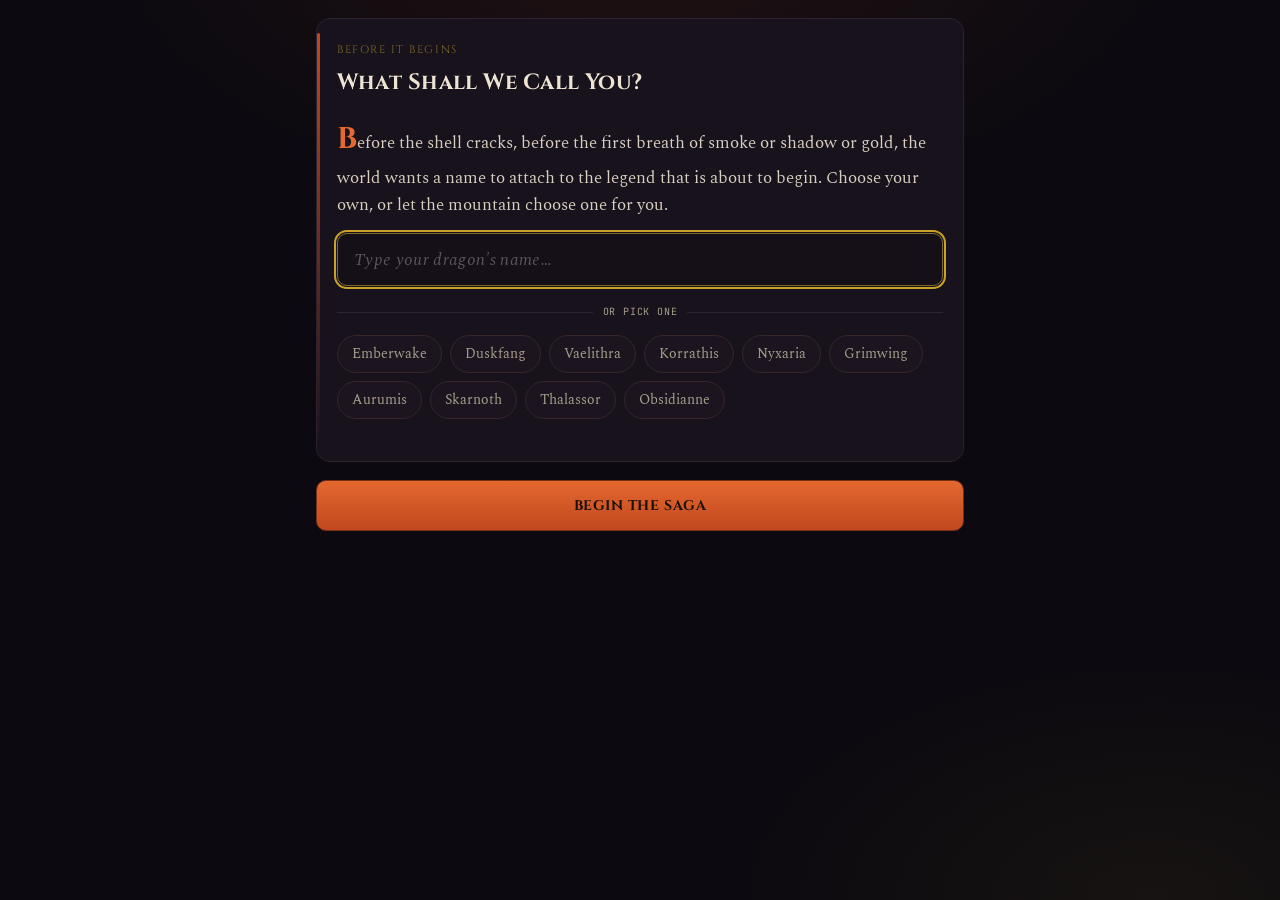
==== index.html @ d46deaf3 "Add files via upload" ====
<!DOCTYPE html>
<html lang="en">
<head>
<meta charset="UTF-8">
<meta name="viewport" content="width=device-width, initial-scale=1.0, maximum-scale=1.0, user-scalable=no, viewport-fit=cover">
<title>Choice of the Dragon: The Hoard Eternal</title>

<!-- PWA essentials -->
<link rel="manifest" href="manifest.json">
<meta name="theme-color" content="#0c0a10">
<meta name="apple-mobile-web-app-capable" content="yes">
<meta name="apple-mobile-web-app-status-bar-style" content="black-translucent">
<meta name="apple-mobile-web-app-title" content="Dragon Saga">
<meta name="mobile-web-app-capable" content="yes">
<link rel="apple-touch-icon" href="apple-touch-icon.png">
<link rel="icon" type="image/png" sizes="512x512" href="icon-512.png">

<style>
  @import url('https://fonts.googleapis.com/css2?family=Cinzel:wght@500;700;900&family=Spectral:ital,wght@0,400;0,500;0,600;1,400&family=JetBrains+Mono:wght@400;600&display=swap');

  :root{
    --void: #0c0a10;
    --panel: #17121c;
    --panel-hi: #211a29;
    --ember: #c1481f;
    --ember-bright: #e4682f;
    --gold: #c9a227;
    --gold-dim: #7d6a26;
    --parchment: #ece3d3;
    --parchment-dim: #a89e8c;
    --vein: #3a2418;
    --danger: #8f2323;
  }

  *{box-sizing:border-box; -webkit-tap-highlight-color: transparent;}

  html,body{
    margin:0; padding:0; min-height:100%;
    background:
      radial-gradient(ellipse 900px 500px at 50% -10%, rgba(193,72,31,0.12), transparent 60%),
      radial-gradient(ellipse 700px 400px at 90% 100%, rgba(201,162,39,0.06), transparent 60%),
      var(--void);
    color: var(--parchment);
    font-family: 'Spectral', serif;
    line-height:1.65;
  }

  #app{
    max-width: 680px;
    margin: 0 auto;
    padding: 18px 16px 60px;
    min-height:100vh;
  }

  /* Header / Stat bar */
  .hud{
    background: linear-gradient(180deg, var(--panel-hi), var(--panel));
    border: 1px solid #2c2230;
    border-radius: 14px;
    padding: 14px 16px;
    margin-bottom: 22px;
    position: relative;
    overflow:hidden;
  }
  .hud::before{
    content:"";
    position:absolute; inset:0;
    background: repeating-linear-gradient(115deg, transparent 0 18px, rgba(193,72,31,0.035) 18px 19px);
    pointer-events:none;
  }
  .hud-title{
    font-family:'Cinzel', serif;
    font-weight:700;
    letter-spacing:0.06em;
    font-size: 12px;
    color: var(--gold);
    text-transform: uppercase;
    margin-bottom:10px;
    display:flex;
    justify-content:space-between;
    align-items:center;
  }
  .act-tag{
    font-family:'JetBrains Mono', monospace;
    font-size:10px;
    color: var(--parchment-dim);
    letter-spacing:0.04em;
  }
  .stat-grid{
    display:grid;
    grid-template-columns: 1fr 1fr;
    gap: 10px 16px;
    margin-bottom:10px;
  }
  .stat-row{ font-size:12px; }
  .stat-label{
    display:flex; justify-content:space-between;
    font-family:'JetBrains Mono', monospace;
    font-size: 10px;
    color: var(--parchment-dim);
    margin-bottom:4px;
    letter-spacing:0.02em;
  }
  .stat-track{
    height:6px; border-radius:4px;
    background:#241a1f;
    overflow:hidden;
    position:relative;
    border: 1px solid #2c2230;
  }
  .stat-fill{
    height:100%;
    border-radius:4px;
    transition: width 0.5s ease;
  }
  .fill-axis1{ background: linear-gradient(90deg, var(--ember), var(--gold)); }
  .fill-axis2{ background: linear-gradient(90deg, #7d6a26, #8b6fd1); }
  .fill-axis3{ background: linear-gradient(90deg, #5b5560, #4fa5c9); }
  .fill-health{ background: linear-gradient(90deg, #8f2323, #d14a1f); }

  .vitals{
    display:flex; gap: 14px; margin-top: 10px;
    font-family:'JetBrains Mono', monospace;
    font-size: 11px;
    color: var(--parchment-dim);
    flex-wrap:wrap;
  }
  .vitals b{ color: var(--gold); font-weight:600; }

  /* Story panel */
  .scene{
    background: var(--panel);
    border: 1px solid #2c2230;
    border-radius: 14px;
    padding: 22px 20px;
    margin-bottom: 18px;
    position:relative;
  }
  .scene::before{
    content:"";
    position:absolute; left:0; top:14px; bottom:14px; width:3px;
    background: linear-gradient(180deg, var(--ember), transparent);
    border-radius:2px;
  }
  .node-eyebrow{
    font-family:'Cinzel', serif;
    font-size:11px;
    letter-spacing:0.14em;
    text-transform:uppercase;
    color: var(--gold-dim);
    margin-bottom: 6px;
  }
  .node-title{
    font-family:'Cinzel', serif;
    font-weight:700;
    font-size: 22px;
    color: var(--parchment);
    margin: 0 0 14px 0;
    letter-spacing:0.01em;
  }
  .scene-text p{
    margin: 0 0 14px 0;
    font-size: 16.5px;
    color: #d9cfc0;
  }
  .scene-text p:first-letter{
    font-family:'Cinzel', serif;
    font-size: 30px;
    color: var(--ember-bright);
    font-weight:700;
  }
  .flash{
    font-family:'JetBrains Mono', monospace;
    font-size: 11px;
    background: #1e1520;
    border: 1px dashed #3a2a30;
    border-radius: 8px;
    padding: 8px 10px;
    color: var(--gold);
    margin: 4px 0 16px 0;
  }

  /* Choices */
  .choices{ display:flex; flex-direction:column; gap:10px; }
  .choice-btn{
    text-align:left;
    background: linear-gradient(180deg, #1c1520, #150f18);
    border: 1px solid #35272a;
    border-radius: 10px;
    padding: 14px 16px;
    color: var(--parchment);
    font-family:'Spectral', serif;
    font-size: 15px;
    cursor:pointer;
    transition: border-color 0.15s, transform 0.1s, background 0.15s;
    position:relative;
  }
  .choice-btn .choice-label{
    display:block;
    font-weight:600;
    margin-bottom:3px;
  }
  .choice-btn .choice-flavor{
    display:block;
    font-size:12.5px;
    color: var(--parchment-dim);
    font-style:italic;
  }
  .choice-btn:hover, .choice-btn:focus-visible{
    border-color: var(--ember);
    background: linear-gradient(180deg, #241923, #1a1219);
    transform: translateX(2px);
    outline: 2px solid transparent;
  }
  .choice-btn:focus-visible{ outline: 2px solid var(--gold); outline-offset:2px; }
  .choice-btn:active{ transform: translateX(2px) scale(0.99); }

  .footer-controls{
    display:flex; justify-content:center; margin-top: 28px;
  }
  .restart-btn{
    background:none;
    border: 1px solid #3a2a30;
    color: var(--parchment-dim);
    font-family:'JetBrains Mono', monospace;
    font-size: 11px;
    letter-spacing:0.05em;
    padding: 8px 16px;
    border-radius: 20px;
    cursor:pointer;
    text-transform:uppercase;
  }
  .restart-btn:hover{ color: var(--gold); border-color: var(--gold-dim); }

  .continue-btn{
    display:block;
    width:100%;
    text-align:center;
    background: linear-gradient(180deg, var(--ember-bright), var(--ember));
    border: 1px solid #7a2e13;
    border-radius: 10px;
    padding: 15px 16px;
    color: #1a0f08;
    font-family:'Cinzel', serif;
    font-weight:700;
    font-size: 14px;
    letter-spacing:0.04em;
    text-transform:uppercase;
    cursor:pointer;
    transition: filter 0.15s, transform 0.1s;
  }
  .continue-btn:hover{ filter: brightness(1.08); }
  .continue-btn:active{ transform: scale(0.99); }
  .continue-btn:focus-visible{ outline: 2px solid var(--gold); outline-offset:2px; }

  .outcome-tag{
    font-family:'JetBrains Mono', monospace;
    font-size: 10px;
    letter-spacing:0.08em;
    text-transform:uppercase;
    color: var(--parchment-dim);
    background:#1e1520;
    border:1px solid #3a2a30;
    display:inline-block;
    padding:3px 8px;
    border-radius: 5px;
    margin-bottom: 12px;
  }

  /* Naming screen */
  .name-input{
    width:100%;
    background: #150f18;
    border: 1px solid #3a2a30;
    border-radius: 10px;
    padding: 14px 16px;
    color: var(--parchment);
    font-family:'Cinzel', serif;
    font-size: 17px;
    letter-spacing:0.02em;
    margin-bottom: 14px;
  }
  .name-input::placeholder{ color: #5c5460; font-family:'Spectral', serif; font-style:italic; }
  .name-input:focus{ outline: 2px solid var(--gold); outline-offset:1px; border-color: var(--gold-dim); }

  .name-divider{
    display:flex; align-items:center; gap:10px;
    margin: 4px 0 14px;
    font-family:'JetBrains Mono', monospace;
    font-size: 10px;
    letter-spacing:0.08em;
    text-transform:uppercase;
    color: var(--parchment-dim);
  }
  .name-divider::before, .name-divider::after{
    content:""; flex:1; height:1px; background:#2c2230;
  }

  .name-presets{
    display:flex; flex-wrap:wrap; gap:8px;
    margin-bottom: 20px;
  }
  .name-chip{
    background: #1c1520;
    border: 1px solid #35272a;
    border-radius: 20px;
    padding: 8px 14px;
    color: var(--parchment-dim);
    font-family:'Spectral', serif;
    font-size: 13.5px;
    cursor:pointer;
    transition: border-color 0.15s, color 0.15s;
  }
  .name-chip:hover{ border-color: var(--gold-dim); color: var(--parchment); }
  .name-chip.selected{ border-color: var(--gold); color: var(--gold); background: #241c14; }

  .dragon-name-line{
    text-align:center;
    font-family:'Cinzel', serif;
    font-size: 14px;
    letter-spacing:0.1em;
    text-transform:uppercase;
    color: var(--parchment-dim);
    margin-bottom: 2px;
  }

  /* Impact chips — shown on the aftermath screen after a choice */
  .impact-strip{
    display:flex; flex-wrap:wrap; gap:8px;
    margin-bottom: 18px;
  }
  .impact-chip{
    display:inline-flex; align-items:center; gap:6px;
    padding: 6px 12px 6px 8px;
    border-radius: 20px;
    font-family:'JetBrains Mono', monospace;
    font-size: 12px;
    font-weight:600;
    letter-spacing:0.01em;
    border: 1px solid;
    background: #150f18;
  }
  .chip-icon{ font-size: 14px; line-height:1; }
  .chip-brutality{ color:#e4682f; border-color:#5a2c17; background:rgba(193,72,31,0.08); }
  .chip-finesse{   color:#d9bd52; border-color:#5c4c1c; background:rgba(201,162,39,0.08); }
  .chip-honor{     color:#c9b98f; border-color:#4a4536; background:rgba(201,185,143,0.08); }
  .chip-cunning{   color:#a893e0; border-color:#3f3660; background:rgba(139,111,209,0.10); }
  .chip-disdain{   color:#9a94a3; border-color:#3a3640; background:rgba(91,85,96,0.12); }
  .chip-curiosity{ color:#6fc3e8; border-color:#284a58; background:rgba(79,165,201,0.10); }
  .chip-health-up{   color:#e8899c; border-color:#5c2530; background:rgba(209,74,31,0.08); }
  .chip-health-down{ color:#e0596e; border-color:#5c1e26; background:rgba(143,35,35,0.14); }
  .chip-hoard{     color:#e6c65a; border-color:#5c4c1c; background:rgba(201,162,39,0.12); }
  .chip-infamy{    color:#d97f7f; border-color:#4a2424; background:rgba(143,35,35,0.10); }

  .ending-badge{
    font-family:'Cinzel', serif;
    font-weight:900;
    font-size: 26px;
    text-align:center;
    color: var(--gold);
    margin: 6px 0 18px;
    text-shadow: 0 0 24px rgba(201,162,39,0.35);
  }

  @media (max-width: 420px){
    .stat-grid{ grid-template-columns: 1fr; }
    .node-title{ font-size: 19px; }
    .scene-text p{ font-size:15.5px; }
  }

  ::selection{ background: var(--ember); color: var(--void); }
</style>
</head>
<body>
<div id="app"></div>

<script>
/* =========================================================
   CHOICE OF THE DRAGON — THE HOARD ETERNAL
   Full branching narrative engine, single file, no build step.
   ========================================================= */

// Computes a rough "how developed is this dragon" power score for the Vexar
// rematch, factoring in accumulated stat extremity, infamy, wealth, and a
// bonus if the chosen combat style matches the dragon's physical traits
// (chosen way back during character creation).
function vexarPower(state, style){
  let score = Math.abs(state.axis1) + Math.abs(state.axis2) + Math.abs(state.axis3)
    + Math.min(state.infamy, 60) * 0.5
    + Math.min(state.wealth, 150) * 0.1;

  const f = state.flags;
  if(style === 'brutality' && (f.tailType === 'club' || f.hornType === 'ram' || f.skinTexture === 'armored')) score += 22;
  if(style === 'cunning' && (f.tailType === 'venom' || f.hornType === 'none' || f.skinTexture === 'ridged')) score += 22;
  if(style === 'finesse' && (f.tailType === 'whip' || f.hornType === 'spike' || f.skinTexture === 'leathery')) score += 22;

  return score;
}

const STORY = {
  start: "1.1",
  nodes: {

    /* ============ CHAPTER ONE — THE YOUNG ============ */
    "1.1": {
      chapterShort:"Chapter One", chapter:"Chapter One — The Young", part:"Part I",
      title: "The Egg",
      text: [
        "Darkness. Warmth. A slow, ancient heartbeat that is not your own but the mountain's, thrums through the calcified shell that has been your entire world. For centuries beyond counting this egg has lain hidden in the deepest chamber of a forgotten cave system, cradled by veins of geothermal fire that snake through the rock like the vessels of some slumbering titan.",
        "You feel it before you understand it: a pressure building beneath your scales, an instinct older than thought itself, whispering break free. Bones litter the cavern floor beyond your shell — goat, bear, and the rusted husk of a knight's breastplate, half-swallowed by dust. This place has claimed lives before. It has been waiting for you to claim it as your own.",
        "With a final, thunderous crack, the shell splits. Cold cave air rushes against wet scales for the first time. You spill onto the stone floor in a tangle of wing, tail and talon, and roar your first sound into the world. Three glints of possibility shimmer in your newborn mind, as if your very soul is asking what you will become."
      ],
      choices: [
        { label:"Embrace the Fire", flavor:"Scales flush volcanic red. Raw power floods fresh muscle.",
          stats:{axis1:-22}, infamy:4, next:"1.1a",
          outcome:["The transformation completes in a rush of heat and certainty. Your scales harden fast, blackening at each claw-tip like cooling lava, and when you exhale for the first time a thin ribbon of true smoke curls from your nostrils — clumsy, involuntary, but unmistakably yours. The lava vein in the eastern wall seems to brighten in answer, as though the mountain itself recognizes its heir.",
          "You stagger upright on legs still unsure of their own strength, wings unfurling in a trembling stretch that knocks a small avalanche of pebbles loose from the ceiling. Whatever you become from here, the world will feel it before it sees it."] },
        { label:"Embrace the Shadow", flavor:"Scales darken to obsidian. Venom glistens along fang and claw.",
          stats:{axis2:22}, next:"1.1a",
          outcome:["The transformation settles over you like a held breath. Your scales darken to a deep, light-swallowing black, and a faint venomous sheen gathers along your fangs and claw-tips — not yet lethal, but promising to become so. You notice, with a clarity that feels older than your minutes-old body should allow, how little sound you make when you move.",
          "The cave keeps its secrets, and so, you sense, will you. Patience is already beginning to feel less like a virtue and more like a weapon you were born already holding."] },
        { label:"Embrace the Gold", flavor:"Scales shimmer with impossible arcane light.",
          stats:{axis1:22}, next:"1.1a",
          outcome:["Light gathers where no light should exist in a sealed cave, catching along your scales as they shift to a burnished, metallic gold. Something hums faintly beneath your skin — not fire, not venom, but potential, raw and unshaped, the way a held note hums before it becomes music. You flex a claw and feel, distantly, the edges of power you do not yet have words for.",
          "The bones littering the cavern floor no longer look like warnings to you. They look like a syllabus."] },
        { label:"Resist categorization entirely", flavor:"You let instinct remain fluid, and watch the cave instead of yourself.",
          stats:{axis3:22}, next:"1.1a",
          outcome:["You let the moment pass without choosing, and something in the cave itself seems to exhale in response — as if it, too, is relieved not to have you sorted so soon. Your scales settle into a muted, undecided grey, and rather than watching your own body for signs of what you are, you watch the cave: the drip of mineral water, the pulse of distant lava, the old bones arranged like a museum you were never meant to see.",
          "You will decide what you are through action, not instinct. For now, that is enough."] }
      ]
    },


    "1.1a": {
      chapterShort:"Chapter One", chapter:"Chapter One — The Young", part:"Part II",
      title:"A Color to Call Your Own",
      text:[
        "The elemental pull that shaped your instincts a moment ago is still settling into your scales, but the exact shade is still, strangely, yours to decide — the way a held breath before a sneeze is technically still under your control, right up until it isn't. You catch a warped, dim reflection of yourself in a pool of mineral water at the cave's edge, and for the first time, actually look."
      ],
      choices: [
        { label:"Deep crimson red", flavor:"Bold. Unmistakable. The color every old story already expects.",
          stats:{axis1:-4}, next:"1.1b", setFlags:{skinColor:'crimson'},
          outcome:["The red deepens as you watch, settling from something almost pink and embarrassing into a proper, war-banner crimson. It is, you decide, an extremely difficult color to be subtle in. You are apparently fine with that."] },
        { label:"Obsidian black", flavor:"Vanishes into shadow. Unsettling in daylight, worse at night.",
          stats:{axis2:4}, next:"1.1b", setFlags:{skinColor:'obsidian'},
          outcome:["Black, it turns out, is less a color and more an absence — your reflection in the pool seems to swallow the dim cave-light rather than catch it. You find you rather like being difficult to fully see, even to yourself."] },
        { label:"Storm-grey", flavor:"Blends with cloud and stone. Easy to underestimate.",
          stats:{axis3:4}, next:"1.1b", setFlags:{skinColor:'storm-grey'},
          outcome:["The grey settles in mottled, weather-worn patches, closer to a mountainside after rain than to any other dragon you've heard described. It is not a color anyone will write songs about. You suspect that may be precisely its advantage."] },
        { label:"Molten gold-and-bronze", flavor:"Catches the light like the treasure you intend to collect.",
          stats:{axis1:4}, next:"1.1b", setFlags:{skinColor:'gold-bronze'},
          outcome:["The gold catches even the faint cave-light and throws it back doubled, threaded through with veins of deeper bronze along your spine and wing-joints. Subtlety, you decide, watching yourself glow faintly in the dark water, was never really going to be an option anyway."] }
      ]
    },

    "1.1b": {
      chapterShort:"Chapter One", chapter:"Chapter One — The Young", part:"Part III",
      title:"Scales, Ridges, or Something Stranger",
      text:[
        "Color decided, you notice the texture of your own hide for the first time — and find, with some surprise, that this too is still in motion, hardening into its final form the way a scab sets. You flex a foreleg experimentally and feel the answer arrive."
      ],
      choices: [
        { label:"Overlapping armored scales", flavor:"Classic. Dense. Built to take a hit and keep moving.",
          stats:{axis1:-4}, next:"1.1c", setFlags:{skinTexture:'armored'},
          outcome:["Your scales lock into place like the plates of a hauberk forged by something with considerably more patience than any human smith — overlapping, dense, each one individually unremarkable and collectively close to a wall. You suspect you will be very difficult to seriously hurt."] },
        { label:"Ridged, bony plates", flavor:"Defensive. Intimidating. A living fortification.",
          stats:{axis2:-4}, next:"1.1c", setFlags:{skinTexture:'ridged'},
          outcome:["Rather than scales, jagged bone ridges push up along your spine and flanks, less like armor and more like a fortification that happens to also be alive. It is not a subtle silhouette. It is, on the other hand, an extremely good one to be standing behind during an actual fight."] },
        { label:"Smooth, leathery hide", flavor:"Sleek. Aerodynamic. Built for speed over durability.",
          stats:{axis1:4}, next:"1.1c", setFlags:{skinTexture:'leathery'},
          outcome:["Where scales might have hardened, your hide instead smooths into something closer to oiled leather, sleek enough that the cave's updrafts slide across you rather than catching. You will not be the toughest thing in any given room. You will, quite possibly, be the fastest."] },
        { label:"Strange, faintly bioluminescent hide", flavor:"Unusual. Otherworldly. Nobody's quite sure what to make of you.",
          stats:{axis3:4}, next:"1.1c", setFlags:{skinTexture:'strange'},
          outcome:["Faint threads of cold light pulse just beneath your hide, brightening very slightly whenever you're startled or intrigued, an entirely involuntary and mildly inconvenient tell. No elder dragon in living memory looked quite like this. You are, whatever else you become, going to be memorable."] }
      ]
    },

    "1.1c": {
      chapterShort:"Chapter One", chapter:"Chapter One — The Young", part:"Part IV",
      title:"Horns to Wear Like a Crown",
      text:[
        "Two small, tender points above your brow have been aching since the moment you hatched, and as you press a claw gingerly against one, you realize — with the particular clarity of a creature discovering a new part of its own body — that they are still growing, and still, apparently, negotiable."
      ],
      choices: [
        { label:"Curved, ram-like horns", flavor:"Built for headbutting things that deeply deserve it.",
          stats:{axis1:-4}, next:"1.1d", setFlags:{hornType:'ram'},
          outcome:["They curl backward in a heavy, deliberate arc, the kind of horns that exist less to look impressive and more to make a specific, blunt point to anyone foolish enough to get within range of your skull."] },
        { label:"Twin straight spikes", flavor:"Precise. Purpose-built for a single, exact strike.",
          stats:{axis1:4}, next:"1.1d", setFlags:{hornType:'spike'},
          outcome:["They grow straight and needle-sharp, angled slightly forward — not horns built for wrestling, but for one precise, committed strike, the kind you only really get to use once per opponent."] },
        { label:"A branching, antler-like crown", flavor:"Ornate. Impossible to ignore. Faintly ridiculous, faintly regal.",
          stats:{axis3:4}, next:"1.1d", setFlags:{hornType:'crown'},
          outcome:["They branch and fork as they grow, more crown than weapon, catching light and throwing strange shadows across the cave wall. You look, you have to admit, less like a predator and more like a king who simply hasn't found his throne yet."] },
        { label:"No horns at all — a smooth, streamlined skull", flavor:"Nothing to catch. Nothing to grab. Nothing to see coming.",
          stats:{axis2:4}, next:"1.1d", setFlags:{hornType:'none'},
          outcome:["Nothing grows. Your skull stays smooth, unadorned, faintly serpentine — nothing for an enemy's claws to catch, nothing announcing your intentions before you've decided what they are. You find you don't miss what you never had."] }
      ]
    },

    "1.1d": {
      chapterShort:"Chapter One", chapter:"Chapter One — The Young", part:"Part V",
      title:"A Tail That Speaks For Itself",
      text:[
        "Last of all, you become aware of the long, restless weight trailing behind you — still unfamiliar, still knocking the occasional stalagmite loose whenever you turn too quickly. It wants, you sense, to become something specific too."
      ],
      choices: [
        { label:"A heavy, mace-like tail", flavor:"Blunt force, delivered from a distance you don't have to think about.",
          stats:{axis1:-4}, next:"1.1e", setFlags:{tailType:'club'},
          outcome:["The tip thickens and hardens into something between a club and a boulder, heavy enough that a single careless swing sends a chunk of cave wall skittering across the floor. Noted, and filed away for later."] },
        { label:"A whip-thin, impossibly fast tail", flavor:"Speed over weight. A strike you don't see coming until it's landed.",
          stats:{axis1:4}, next:"1.1e", setFlags:{tailType:'whip'},
          outcome:["It thins and lengthens instead, whip-fast, cracking the air with a sound sharper than anything the rest of your still-clumsy body can currently manage. You suspect it will be lethal, once you actually learn to aim it."] },
        { label:"A barbed tail tipped with venom", flavor:"A single graze that does considerably more than a graze should.",
          stats:{axis2:4}, next:"1.1e", setFlags:{tailType:'venom'},
          outcome:["A hooked barb forms at the very tip, and beneath it, a faint sac you can already feel humming with something that is definitely not blood. You do not test it on yourself. You have a strong feeling you won't need to test it on much else, either."] },
        { label:"A broad, fin-like tail built for water and air alike", flavor:"Adaptable. Built for a life that won't stay on one mountain.",
          stats:{axis3:4}, next:"1.1e", setFlags:{tailType:'fin'},
          outcome:["It broadens instead, webbed and fin-edged, equally at home cutting through a headwind or a fast river current. You have no particular plans to spend much time in water. You have a feeling that won't matter."] }
      ]
    },

    "1.1e": {
      chapterShort:"Chapter One", chapter:"Chapter One — The Young", part:"Part VI",
      title:"Blood From the Same Shell",
      text:[
        "You are still admiring the shape you've become when a second shadow falls across the cave mouth — and your stomach drops before your mind catches up to why. The scent is unmistakable, familiar in a way nothing else in your short life has been: the same clutch, the same mother, the same doomed cave. Your egg was not the only one.",
        "He is bigger. Not by a little — by the unmistakable margin of a creature who hatched days before you and has already spent those days eating, testing, growing, while you were still deciding on horns. He looks you over once, with the particular contempt only a sibling can manufacture on short notice, and says, without any real anger, 'So. You're the one still finding your legs.'",
        "His name, you will learn before this is over, is Vexar. This will not be the only time you meet."
      ],
      choices: [
        { label:"Fight him head-on, pride before sense", flavor:"You are young, proud, and catastrophically overmatched.",
          stats:{axis1:-4}, health:-15, next:"1.2", setFlags:{metVexar:true, vexarFirstApproach:'fight'},
          outcome:["You do not think. You simply launch yourself at him, and it goes exactly as poorly as a creature with several days less growth than its opponent should probably expect. He does not even seem to be trying particularly hard, pinning you beneath one claw with the mild, faintly bored expression of an older sibling who has done this exact thing before, to someone else, and found it equally unremarkable.",
          "'Not yet,' he says, releasing you before real damage is done, though the bruises will disagree with that assessment for days. 'Grow first. Then we'll see.' He is gone before you finish coughing the dust out of your lungs."] },
        { label:"Try to outmaneuver him", flavor:"Clever, at least. It still isn't enough.",
          stats:{axis1:2, axis2:2}, health:-12, next:"1.2", setFlags:{metVexar:true, vexarFirstApproach:'outmaneuver'},
          outcome:["You circle, feint, try to use the cave's tight geometry the way you used it against a mountain goat that, in retrospect, was considerably less prepared for the tactic than your brother currently is. He reads every move a half-second before you make it, catching you mid-feint with an ease that stings considerably more than the graze he leaves along your flank.",
          "'Not bad,' he admits, sounding almost surprised. 'Won't save you today. Might, eventually.' He leaves you with that, and with the distinct, uncomfortable sense of having just been evaluated rather than defeated."] },
        { label:"Back down, and survive to grow stronger", flavor:"Swallow the pride. Live to have this fight later, on your terms.",
          stats:{axis3:4}, health:-4, next:"1.2", setFlags:{metVexar:true, vexarFirstApproach:'retreat'},
          outcome:["You do the arithmetic before your pride can object: he is bigger, faster, and considerably more finished than you currently are, and no version of this fight ends with you walking away undamaged. You yield instead, low and unhurried, and he watches you do it with something that might almost be respect, or might just be mild disappointment at being denied an easy win.",
          "'Smart,' he says, already turning to leave. 'Boring. But smart.' You watch him go, and promise yourself, privately, that boring is not going to be a permanent condition."] }
      ]
    },

    "1.2": {
      chapterShort:"Chapter One", chapter:"Chapter One — The Young", part:"Part VII",
      title:"The First Hunt",
      text:[
        "Hunger arrives before wisdom does. Beyond the cave mouth, a jagged crescent of grey daylight, the mountainside stirs: hooved footsteps on loose scree, the bleat of a herd grazing an exposed outcrop. Your stomach, empty since the instant of your birth, clenches sharper than anything you have felt.",
        "A dozen mountain goats pick at scrub grass below. One, old and limping, has drifted from the herd's protective knot. Every fibre of your unformed body screams with a single, simple truth: this is the moment you decide what kind of predator you will be, long before anyone is watching to judge you for it."
      ],
      choices: [
        { label:"Tear it apart without hesitation", flavor:"Charge down the slope, claw and fang, no plan but violence.",
          stats:{axis1:-14}, infamy:6, next:"1.3",
          outcome:["You do not plan the kill so much as become it. The old goat barely has time to lift its head before you are on it, claws first, momentum doing the work your inexperience cannot yet refine. It is over in seconds — brutal, unglamorous, and utterly effective. Hot blood is the first true meal of your life, and it tastes, to your surprise, like victory.",
          "The rest of the herd scatters in a panic that echoes down the valley. Somewhere below, a shepherd boy watching from a distant ridge will spend the rest of his life telling people what he saw that morning, and no one will quite believe him. His grandchildren, decades later, will still be rolling their eyes at 'the dragon story' at every single family gathering, right up until the week your name becomes considerably harder to dismiss."] },
        { label:"Stalk and ambush from downwind", flavor:"Use the rocks for cover, strike once, strike clean.",
          stats:{axis1:14}, next:"1.3",
          outcome:["You circle wide through the scree, keeping low, letting the wind carry your scent away from the herd rather than toward it. When you finally strike, it is a single, economical motion — no wasted movement, no panic, no chase. The old goat is dead before the rest of the herd even registers you were there.",
          "It is, you understand instinctively, a better kill than the alternative would have been: quieter, cleaner, and infinitely more repeatable. Whatever you become, precision will always serve you better than rage."] },
        { label:"Test your fire breath on it", flavor:"Your control is untested — this could go wonderfully or terribly.",
          stats:{axis1:-10}, health:-5, infamy:8, next:"1.3",
          outcome:["You aim your first real breath at the goat and get... something. A cough of grey smoke, a wet crackling heat, and then — briefly, gloriously — a jet of orange flame that catches the goat's flank and sends the whole herd shrieking off the outcrop. Your triumph lasts exactly as long as it takes you to notice your own foreleg is singed where the fire looped back closer than you intended.",
          "The lesson stings, literally. But you have flame now, however unrefined, and that changes everything about what kind of predator you are about to become."] },
        { label:"Watch the herd's patterns first", flavor:"Delay the kill. Learn how prey moves before you decide how you hunt.",
          stats:{axis3:14}, next:"1.3",
          outcome:["You hold back, folding yourself into the shadow of an outcrop, and simply watch. You learn the herd's rhythm within the hour: which goat leads, which trails, where the blind spots in their vigilance lie. When you finally do move, hours later, it is with the calm certainty of something that has already won the encounter before it began.",
          "The kill itself is almost anticlimactic. The real hunt happened in your mind, long before your claws ever touched ground."] }
      ]
    },

    "1.3": {
      chapterShort:"Chapter One", chapter:"Chapter One — The Young", part:"Part VIII",
      title:"The Goblin Warren",
      text:[
        "A half-day's flight from your den, following a ravine you had never bothered to explore, you find smoke rising from somewhere it has no business rising: cookfires, dozens of them, threaded between rough stone huts built into the cliff face. A goblin warren — some hundred and fifty of the small, wiry creatures, by your rough count — has been living in your mountain's shadow this entire time, apparently unnoticed by, or unimportant to, the elder dragon whose territory this used to be.",
        "Your first pass over the ravine sends them into screaming chaos, cookfires kicked out, children snatched indoors. But by your second pass, something stranger happens. A handful of the braver ones creep back into the open, and rather than run, they kneel — foreheads pressed to the dirt, hands raised, in a posture you recognize, with some surprise, as worship. Somewhere in this warren, it becomes clear, dragons are already a religion. You have simply arrived to audition for the part of god."
      ],
      choices: [
        { label:"Accept their worship, and rule as a living god", flavor:"Let devotion become your first true system of tribute.",
          stats:{axis2:16}, infamy:6, wealth:10, next:"1.4a", setFlags:{goblinAllies:'worship'},
          outcome:["You do not correct their theology. You land in the center of the ravine, fold your wings with what you hope reads as divine patience, and let the goblin elders shuffle forward with the first of what will become a very long series of offerings — gold scraped from streambeds, meat from their own dwindling stores, small crude idols carved in your unmistakable likeness. Within a season, a genuine priesthood has organized itself around your infrequent visits.",
          "It is, you reflect, watching a goblin child solemnly leave a chicken bone at your feet like an offering to the sun itself, an absurdly efficient form of taxation. Faith, unlike fear, tends to collect itself."] },
        { label:"Terrorize them into servitude", flavor:"Fear is a simpler contract than faith, and pays in labor.",
          stats:{axis1:-16}, infamy:14, next:"1.4a", setFlags:{goblinAllies:'fear'},
          outcome:["You do not accept worship. You demand it — landing hard enough to crack the ravine's central well, torching two empty huts as a demonstration rather than a punishment, making very sure every goblin watching understands exactly what happens to warrens that displease you. By nightfall their chieftain is at your claws, offering labor rather than prayer: miners, scouts, whatever a creature your size might find use for.",
          "It is not devotion. It is the oldest bargain there is — obedience purchased with the promise of a slightly less terrible alternative — and it will serve your purposes exactly as well as worship would have, for considerably less patience on your part."] },
        { label:"Leave them in peace, and simply observe", flavor:"Not everything needs to be conquered to be understood.",
          stats:{axis3:16}, infamy:-2, next:"1.4a", setFlags:{goblinAllies:'trust'},
          outcome:["You do not land at all, not that first day. You circle once, high enough not to panic them further, and simply watch — their strange, efficient little economy, the way the elders organize the children, the songs they sing to keep the cookfires fed through the mountain's long winters. When you do finally land, weeks later, it is without demands, and the warren's chieftain, more baffled than grateful, offers you something no threat or worship ever could: an honest welcome.",
          "You do not rule them. You do not need to. Something rarer than tribute grows in that ravine instead — the particular, durable trust of creatures who have decided, against every instinct, that you are not going to hurt them."] }
      ]
    },

    "1.4a": {
      chapterShort:"Chapter One", chapter:"Chapter One — The Young", part:"Part IX",
      title:"Words Before Blood",
      text:[
        "Infernus is still talking, in the unhurried way of something that has never once in two centuries had to consider the possibility of being interrupted. There is, you sense, a brief window here — not to change his mind, exactly, but to decide what kind of impression you leave before whatever happens next actually happens."
      ],
      choices: [
        { label:"\"This mountain has a new landlord. Rent is due.\"", flavor:"Cocky. Reckless. Extremely on brand for a three-season-old dragon.",
          stats:{axis1:-6}, next:"1.4",
          outcome:["Infernus stares at you the way a man might stare at a talking sandwich — a long beat of pure bewilderment, followed almost immediately by genuine irritation that the sandwich had the nerve. 'Rent,' he repeats, flatly, smoke curling from both nostrils now. 'From an egg.'",
          "You are fairly sure this went worse for you rhetorically than you intended. It is, at least, memorable."] },
        { label:"\"There's room enough for two dragons on one mountain, surely.\"", flavor:"Reasonable. Diplomatic. Probably doomed.",
          stats:{axis2:-6}, next:"1.4",
          outcome:["'There is not, in fact, room enough,' Infernus says, with the weary patience of someone who has genuinely checked. 'I measured. Twice. Both times the answer involved considerably less of you existing afterward.'",
          "It was worth asking. Diplomacy, you are learning, has a somewhat higher failure rate with elder wyrms than you'd hoped."] },
        { label:"\"You're right, of course. Forgive my trespass, mighty one.\"", flavor:"Fake humility. See how far flattery gets you.",
          stats:{axis2:8}, next:"1.4",
          outcome:["Infernus's chest puffs out with an almost audible creak of satisfaction. 'Well,' he says, visibly recalibrating his entire assessment of you. 'At least one hatchling this century has manners.' You note, with some interest, that flattery apparently works on two-hundred-year-old apex predators exactly the same way it works on toddlers and minor nobility.",
          "This will be useful information going forward."] }
      ]
    },

    "1.4": {
      chapterShort:"Chapter One", chapter:"Chapter One — The Young", part:"Part IX",
      title:"The Rival",
      text:[
        "You are three seasons old and already the mountain knows your name in the language of broken bones and burned scrub, when the sky darkens with a shadow far larger than your own. Infernus descends onto the ridge above your claimed den: an elder wyrm the colour of dried blood, scarred wingtips, eyes like furnace doors. He has smelled a rival, and he has come to end the question of territory before it can properly begin.",
        "'This mountain fed my hatchlings before your egg was ever laid,' he rumbles, smoke curling from a jaw that could take your skull in a single bite. 'Leave, or burn.'",
        "You are not yet a third of his size. But you are not yet without options, either."
      ],
      choices: [
        { label:"Attack him directly, no fear", flavor:"Meet overwhelming force with your own. Reckless, unforgettable.",
          stats:{axis1:-16}, health:-18, infamy:10, next:"2.1",
          outcome:["You do not wait for a better moment because you do not yet know how to recognize one. You launch yourself at Infernus with everything your young body has, and for several long, brutal minutes the ridge becomes a blur of claw, fire and falling stone. He is bigger, older, and far more experienced — and it shows, in the gouges he opens along your flank before you finally manage to sink your teeth into the join of his wing.",
          "It is enough. Bleeding and furious, Infernus breaks off the fight rather than risk a wound that could ground him permanently, and flies east, cursing your name into the wind. You are alone on the mountain, wounded, exhausted, and undeniably, for the first time, its master."] },
        { label:"Lure him into a rockslide trap", flavor:"Use the terrain you already know better than he does.",
          stats:{axis2:16}, next:"2.1",
          outcome:["You lead Infernus on a chase across terrain you know intimately and he does not — up narrow ledges, through a defile you have already marked as unstable. When he finally corners you against what looks like a dead end, you are already gone, and the roof he was standing beneath comes down in a roar of dust and boulders.",
          "He claws free eventually, humiliated and bruised rather than seriously hurt, and decides — loudly, and at length — that this particular mountain is not worth the trouble it is clearly going to keep causing him. He does not return."] },
        { label:"Swear false fealty, and wait", flavor:"Bow your head. Serve him. Learn his weaknesses from within his shadow.",
          stats:{axis2:20}, infamy:-3, next:"2.1",
          outcome:["You bow low, throat exposed in the oldest gesture of submission dragons know, and Infernus accepts your surrender with the lazy satisfaction of a creature who has never once considered that a hatchling might be lying. For a full season you serve him — scouting, fetching, absorbing every habit and blind spot he has never bothered to hide from something he considers beneath notice.",
          "When the moment finally comes — a night he sleeps too deeply after too rich a feast — you do not hesitate. It is not the fight you would have chosen as a hatchling. It is the only fight you were always going to win."] }
      ]
    },

    /* ============ CHAPTER TWO — THE EMPIRE ============ */
    "2.1": {
      chapterShort:"Chapter Two", chapter:"Chapter Two — The Empire", part:"Part I",
      title:"The Perfect Lair",
      text:[
        "Infernus is gone now, by claw or by cunning or by the slow poison of your patience — the mountain no longer questions whose it is. You are grown enough now to think beyond the next meal, toward the shape your reign will take. A dragon is only as powerful as the ground it commands, and three places call to you across these highlands.",
        "There is an abandoned dwarven mine, its vaults still half-stocked with smelted gold, its tunnels defensible by a single narrow gate. There is a bare, wind-scoured peak, visible for a hundred miles, a throne no army could approach unseen. And there is a black limestone labyrinth beneath the earth, a maze even you have not fully mapped, where enemies could wander lost until they starved."
      ],
      choices: [
        { label:"Claim the dwarven mine and its gold", flavor:"Wealth now. Others will hear of it eventually.",
          stats:{}, wealth:40, infamy:5, next:"2.2",
          outcome:["You claim the old dwarven halls as your own, and within days the gold reserves the miners left behind — abandoned in some panic or plague centuries past, by the state of the skeletons still curled around their tools — become the foundation of a hoard that will only ever grow from here. The single narrow gate makes the place absurdly defensible; anything foolish enough to come for your gold will have to come through a corridor built for exactly one dwarf at a time.",
          "It is, you decide, watching gold light flicker off the tunnel walls, an excellent place to become powerful in."] },
        { label:"Claim the unassailable mountain peak", flavor:"A fortress of pure intimidation, seen by every kingdom below.",
          stats:{axis1:10}, infamy:8, next:"2.2",
          outcome:["You claim the bare, wind-scoured summit, and the moment you land atop it you understand why no other creature has bothered to try. There is no cover here, no need for any — the entire point is to be seen, a silhouette against the sky that every farmer, lord and general within a hundred miles will learn to recognize and fear.",
          "Comfort was never the goal. Intimidation, delivered for free simply by existing where you now exist, was."] },
        { label:"Claim the underground labyrinth", flavor:"A lair that rewards patience and punishes pursuit.",
          stats:{axis2:12}, next:"2.2",
          outcome:["You descend into the black limestone maze beneath the mountain and spend the better part of a month simply learning its geometry — which tunnels loop back on themselves, which end in sheer drops, which lead nowhere at all by design or by collapse. By the time you emerge, you know this labyrinth better than any invader ever could, and that asymmetry of knowledge is, you are beginning to understand, its own kind of weapon.",
          "Whatever comes looking for you here will get lost long before it gets close."] }
      ]
    },

    "2.2": {
      chapterShort:"Chapter Two", chapter:"Chapter Two — The Empire", part:"Part II",
      title:"The Trade Road Villages",
      text:[
        "Before you set your sights on anything as large as a walled city, the merchant road beneath your new lair offers something gentler: three unwalled farming hamlets strung along it like beads — Millbrook, Thistlewick, and Ashford Ford — none of them large enough to warrant a garrison, all of them exactly large enough to notice a dragon's shadow crossing their fields.",
        "This is, you understand instinctively, where a legend actually begins — not in some decisive, singular battle, but in the accumulated weight of small decisions like this one, repeated across a dozen forgettable villages whose names will nonetheless end up in every account of how you became what you became."
      ],
      choices: [
        { label:"Raid all three without mercy", flavor:"A systematic sweep. Take everything, leave a warning.",
          stats:{axis1:-14}, infamy:18, wealth:20, next:"2.3",
          outcome:["You take them in sequence, methodically, granary by granary — Millbrook first, its harvest barely in; then Thistlewick, whose miller tries and fails to bar his own doors against you; then Ashford Ford, whose bridge you leave standing, mostly, because burning it would have taken time you didn't particularly want to spend. By the time you're done, three villages know exactly what you are, and by the time the story reaches the next town over, so does everyone else.",
          "It is neither elegant nor subtle. It is, however, extremely effective advertising."] },
        { label:"Impose a toll on the road itself", flavor:"Let merchants pay for safe passage instead of burning the villages.",
          stats:{axis2:14}, infamy:8, wealth:30, next:"2.3",
          outcome:["You do not touch the villages at all. Instead you take up a position on the ridge overlooking the road itself, and let every merchant caravan that passes beneath you understand, without needing to be told twice, that continued safe passage now has a price. Word travels along the trade routes faster than any raid could — dragons, it turns out, make excellent toll collectors, precisely because negotiating with one is not something most caravan masters are eager to attempt twice.",
          "The villages, spared entirely, never quite work out why. The merchants know exactly why, and pay promptly."] },
        { label:"Hunt the wild herds instead, and let the villages be", flavor:"Restraint, and a growing legend built on mystery rather than ash.",
          stats:{axis3:10, axis2:-6}, infamy:-2, next:"2.3",
          outcome:["You turn away from the villages entirely and hunt the hill country instead — wild elk, the occasional bear foolish enough to contest you for a carcass — leaving Millbrook, Thistlewick and Ashford Ford to harvest their fields under your shadow, untouched, for reasons none of them can quite explain to each other. A dragon that could have taken everything and chose not to becomes its own kind of unsettling rumor.",
          "You have not yet decided whether restraint is a strategy or simply what feels right. Either way, the villages will remember it, and remembering, it turns out, is its own kind of power."] }
      ]
    },

    "2.3": {
      chapterShort:"Chapter Two", chapter:"Chapter Two — The Empire", part:"Part III",
      title:"The Plunder of Oakhaven",
      text:[
        "Word of a dragon in the highlands has finally reached the lowlands, and with it, the temptation of the first true human settlement in your reach: Oakhaven, a walled market town of perhaps three thousand souls, its granaries full from a late harvest, its garrison small and poorly paid.",
        "You circle it once at dusk, low enough that farmers drop their tools and run screaming for the gate bell. The choice of what Oakhaven becomes to you — ash, tribute, or a quiet robbery its own lord never notices until the vaults are empty — will define what kind of legend begins to travel ahead of you on the trade roads."
      ],
      choices: [
        { label:"Burn it to the foundations", flavor:"Total destruction. The world will speak your name in fear.",
          stats:{axis1:-14}, infamy:28, wealth:10, next:"2.4a",
          outcome:["Oakhaven does not survive the night. You take the granaries first, then the market square, then, methodically, everything a torch can reach — not out of strategy but out of a desire to be unmistakable. By dawn the town is a smoking outline of its former self, and the survivors who fled into the hills will spend the rest of their lives being the ones who saw it happen.",
          "Word travels faster than you do. By the time you return to your lair, three separate kingdoms already know your name, and none of them are speaking it kindly."] },
        { label:"Demand tribute from the mayor", flavor:"Rule from above. Let them pay you to survive.",
          stats:{axis2:8}, infamy:14, wealth:25, next:"2.4a",
          outcome:["You land in the market square rather than above it, and let the sheer fact of your presence do the negotiating. The mayor, sensible in the particular way of a man who has just watched a dragon land in his town square, agrees to terms before you have finished explaining them. Oakhaven survives, poorer and considerably more frightened, but standing.",
          "It is, you find, a surprisingly efficient arrangement — and one you intend to repeat on every settlement within reach that has anything worth taking on a schedule."] },
        { label:"Rob the banks discreetly by night", flavor:"No one need ever know it was you — until the ledgers are checked.",
          stats:{axis2:18}, infamy:5, wealth:35, next:"2.4a",
          outcome:["You wait for full dark and slip into the town through the old flood culverts rather than over the walls, and by the time the first vault door creaks open under a claw far more precise than its size should allow, the entire garrison is asleep at their posts. You are gone before the bells even think to ring, gold sacks vanishing into the night sky along with you.",
          "It will be three full days before anyone in Oakhaven realizes exactly how much is missing — and considerably longer before anyone thinks to blame a dragon for a crime with no fire, no wreckage, and no witnesses."] }
      ]
    },

    "2.4a": {
      chapterShort:"Chapter Two", chapter:"Chapter Two — The Empire", part:"Part IV",
      title:"The Princess Speaks",
      text:[
        "Aurelia has not screamed, has not fainted, and has not, notably, dropped the jeweled letter-opener she is still gripping like it might actually do something against you. She simply glares, waiting, with the specific patience of someone who has clearly been raised to believe that silence is a weapon too."
      ],
      choices: [
        { label:"\"Scream. It's more efficient than talking, and I'm told very cathartic.\"", flavor:"Deadpan. Mildly unhinged.",
          stats:{axis2:6}, next:"2.4",
          outcome:["She does not scream. Instead she informs you, with the icy composure of someone raised specifically to insult people who could eat her, that your breath 'smells like a blacksmith's forge had a baby with a dead fish.' You are, despite everything, a little impressed.",
          "It is not the reaction you expected. It is, you suspect, the reaction she has been saving for exactly this occasion."] },
        { label:"\"I promise no harm, Princess. For now.\"", flavor:"Honest, with an honest caveat attached.",
          stats:{axis2:-6}, next:"2.4",
          outcome:["'\"For now\" is doing a great deal of work in that sentence,' Aurelia observes, not lowering the letter-opener an inch. But something in her posture eases fractionally — not trust, not yet, but the recognition of a threat that at least bothered to be honest about its terms.",
          "You did not expect honesty to count for much here. It appears to count for slightly more than nothing."] },
        { label:"\"Drop the letter-opener. It's adorable, but it isn't going to work.\"", flavor:"Amused. Possibly a mistake.",
          stats:{axis1:-6}, next:"2.4",
          outcome:["She does not drop it. She throws it, with surprising accuracy, directly at your eye — missing by perhaps two inches, which is considerably closer than 'adorable' generally implies. 'Noted,' she says, already reaching for the second letter-opener you did not know she had.",
          "You are beginning to suspect this particular hostage situation is not going to go entirely according to plan."] }
      ]
    },

    "2.4": {
      chapterShort:"Chapter Two", chapter:"Chapter Two — The Empire", part:"Part IV",
      title:"The Royal Hostage",
      text:[
        "Your growing infamy has bought you the attention of a kingdom, and a kingdom's attention arrives in the form of an armed convoy: banners, mounted knights, and at its centre, in a gilded carriage, Crown Princess Aurelia, on her way to a wedding alliance that will now never take place.",
        "You take the carriage apart like a nutshell and the princess with it, carrying her — furious, unbowed, still gripping a jeweled letter-opener like a dagger — back to your lair, while the surviving knights gallop for the capital to report the unthinkable. She sits now across from you in your own den, and stares at you not with the terror you expected, but with cold, assessing curiosity."
      ],
      choices: [
        { label:"Lock her away and demand ransom", flavor:"A pure, profitable transaction. She is worth her weight in gold.",
          stats:{axis2:10}, infamy:12, wealth:30, next:"3.1", setFlags:{aureliaAlive:true},
          outcome:["You settle Princess Aurelia into a heavily warded corner of your lair — comfortable enough that no one can later accuse you of cruelty, secure enough that escape is not a realistic option — and send word to the capital through the one surviving knight, in terms specific enough to leave no room for negotiation. The ransom arrives within the fortnight, an absurd sum, delivered by a delegation too frightened to make eye contact with either of you.",
          "Aurelia, for her part, spends her captivity taking meticulous mental notes on your lair's defenses. You suspect this will matter again someday. You are, as it turns out, entirely correct."] },
        { label:"Devour her to show your power", flavor:"An unambiguous statement to every throne watching.",
          stats:{axis1:-20}, infamy:40, next:"3.1", setFlags:{aureliaAlive:false},
          outcome:["You do not hesitate, and the message it sends is immediate and unambiguous: every throne within a thousand miles now understands, with total clarity, precisely what kind of dragon they are dealing with. The kingdom's response is fury dressed up as strategy — hastily assembled war councils, a grieving king, a call to arms that will take months to actually mobilize.",
          "You have bought yourself time with terror. Whether that trade was worth what it cost is a question history, and possibly you, will keep returning to. For what it's worth — and it isn't worth much — she also didn't agree with you, digestively speaking. Royalty, you decide, eating your way through a light stomach ache that night, is entirely too rich a diet for regular consumption."] },
        { label:"Treat her as an intellectual equal", flavor:"Open a conversation instead of a cage. See what she truly is.",
          stats:{axis3:18, axis2:6}, infamy:-4, next:"3.1", setFlags:{aureliaAlive:true},
          outcome:["You do not lock her away. Instead you talk — awkwardly at first, and then, as the hours stretch into days, with a genuine and mutual curiosity neither of you quite expected. Aurelia turns out to be sharper than any advisor in her father's court, unafraid of you in a way that has nothing to do with recklessness and everything to do with having actually looked at you and decided you were worth understanding rather than simply fearing.",
          "When you eventually release her — because by then it has become obvious that you will — she leaves with something rarer than ransom: an opinion of dragons that not one person in her kingdom shares, and will not, for a long time, be able to change."] }
      ]
    },

    /* ============ CHAPTER THREE — THE WAR OF MANKIND ============ */
    "3.1": {
      chapterShort:"Chapter Three", chapter:"Chapter Three — The War of Mankind", part:"Part I",
      title:"The First Knights",
      text:[
        "The kingdom's opening response is not the champion you might have expected, but a hastily assembled band of seven hedge-knights and sellswords under a minor baron too proud, or too indebted, to wait for the crown's official war effort to organize itself. They arrive at dawn, banners a size too grand for their numbers, clearly meant less to defeat you than to be seen trying — a probing test, everyone involved privately understands, to buy the kingdom's real preparations a few more weeks.",
        "Their captain, a stout man whose armor has clearly seen more ceremonies than battles, calls up toward your den with a voice that cracks only slightly on the second word. 'Dragon! Surrender the mountain, or face the wrath of the crown!' Behind him, several of his men are visibly recalculating their life choices."
      ],
      choices: [
        { label:"Slaughter them on the mountainside", flavor:"Leave none alive. Let the message be unmistakable.",
          stats:{axis1:-14}, health:-6, infamy:20, next:"3.2a",
          outcome:["You do not negotiate with an opening move this transparent. You are among them before the captain finishes his second sentence, and it is over in minutes — brutal, thorough, and utterly without survivors to carry the tale back except in the vaguest, most terrified rumors. The baron who sent them will spend the rest of his career explaining, badly, why none of his knights came home.",
          "The kingdom's real preparations, whatever they were going to be, now have considerably more urgency behind them — and considerably less patience for half-measures."] },
        { label:"Roar them into a screaming retreat", flavor:"Let them see exactly what they're facing, and decide for themselves.",
          stats:{axis2:12}, infamy:6, next:"3.2a",
          outcome:["You do not kill a single one of them. You simply rise to your full height on the ridge above their formation, spread wings that block out a genuinely alarming portion of the morning sky, and let loose a roar that rattles armor plating from half a mile away. It is, you find, considerably more effective than violence — three men break formation and run before the captain even finishes drawing his sword, and the rest are not far behind.",
          "No blood, no bodies to explain, and a story that will lose nothing at all in the retelling. Sometimes the threat performs better than the act."] },
        { label:"Spare their leader, and send terms back with him", flavor:"Diplomacy through a survivor. Let the kingdom hear it from a witness.",
          stats:{axis2:-14}, infamy:-4, wealth:10, next:"3.2a",
          outcome:["You let the rank and file scatter in their initial panic and go straight for the captain instead, pinning him beneath a single foreleg with enough restraint to make the point without breaking anything essential. 'Tell your crown,' you say, in the calm, unhurried tone of something that has never once needed to shout to be believed, 'that I am willing to discuss terms. I am considerably less willing to discuss them with the next messenger they send in pieces.'",
          "He rides back down the mountain considerably paler than he arrived, and considerably more useful to you alive than any of his men would have been dead."] }
      ]
    },

    "3.2a": {
      chapterShort:"Chapter Three", chapter:"Chapter Three — The War of Mankind", part:"Part II",
      title:"Words Before the Blade",
      text:[
        "Galahad has said his piece — reckoning, however it must, all very properly ominous. He is still several strides from striking range. There is, you calculate, time for exactly one exchange before this becomes considerably less verbal."
      ],
      choices: [
        { label:"\"'Reckoning' is a big word for someone whose sword hand is shaking.\"", flavor:"A taunt. It's not even true, but it might rattle him.",
          stats:{axis1:-6}, next:"3.2",
          outcome:["His hand was not shaking. It is now, slightly, out of sheer indignant spite, which you suppose is a victory of a very small and specific kind. 'It will stop shaking,' he says, 'directly before it stops being attached to my arm, dragon, and not one moment sooner.'",
          "Performative bravado, you are learning, works on paladins exactly as well as it works on everyone else. Which is to say: somewhat, and briefly."] },
        { label:"\"I've done worse than reckoning to bigger things than you.\"", flavor:"A quieter, more genuine threat.",
          stats:{axis1:6}, next:"3.2",
          outcome:["'So the histories imply,' he says, entirely unfazed, drawing his blade the rest of the way free. 'I brought a bigger sword.' You cannot immediately fault the logic. You can, at least, respect a man who does his homework before volunteering to die.",
          "This is going to be a genuinely difficult fight, and you both already know it."] },
        { label:"\"Must you? I only just finished organizing my hoard alphabetically.\"", flavor:"Deadpan absurdity. See if it lands.",
          stats:{axis3:6}, next:"3.2",
          outcome:["Something flickers across Galahad's face that is almost, almost a smile, before he visibly remembers his oath, his order, and the general inadvisability of finding a dragon funny mid-confrontation, and scowls twice as hard to compensate. 'I am given to understand,' he says stiffly, 'that dragons are not typically known for their organizational habits.'",
          "'We contain multitudes,' you inform him, and for one very strange moment, neither of you moves to attack the other."] }
      ]
    },

    "3.2": {
      chapterShort:"Chapter Three", chapter:"Chapter Three — The War of Mankind", part:"Part II",
      title:"The Holy Knight",
      text:[
        "The kingdom's real answer arrives on a white destrier at your cave mouth, alone, which is either supreme confidence or supreme foolishness: Sir Galahad, Paladin of the Sunfire Order, a blade of blessed silver-steel humming with warded light in his gauntleted fist. He does not shout, does not threaten. He simply says, 'Dragon. Your reckoning has come, however it must,' and steps into the dark toward you.",
        "He is skilled beyond any human you have measured yourself against, and the sword in his hand could cut through scale as if it were parchment. How this ends is entirely a question of what kind of monster — or ruler — you have chosen to become."
      ],
      choices: [
        { label:"Meet him in honorable single combat", flavor:"Sword against fang and claw, no tricks, no advantage taken.",
          stats:{axis2:-16}, health:-24, infamy:10, next:"3.3a",
          outcome:["You meet Galahad in the open cavern floor rather than the shadows, matching his honor with your own, and the fight that follows is the hardest of your life. His blessed sword finds your hide twice before you manage to close the distance properly, and by the time you finally pin him beneath a foreleg, you are both bleeding, both exhausted, and both, in some strange way, satisfied that the fight was fair.",
          "He yields rather than dies — an outcome neither of you quite planned for, and one that will matter more than either of you yet realizes."] },
        { label:"Collapse the cavern ceiling on him", flavor:"Use the mountain itself as your weapon. He never draws close.",
          stats:{axis2:20}, health:-4, infamy:2, next:"3.3a",
          outcome:["You let him walk deeper into the dark, drawing him past a section of ceiling you have long known to be unstable, and bring the mountain down on him before his blessed sword ever comes within striking distance. It is not glorious. It is not meant to be. Dust and rubble settle over a silence that stretches long enough for you to wonder if it worked.",
          "It worked. Whatever legend eventually gets told about the paladin who challenged a dragon and vanished, it will not include the detail that he never got a single swing in."] },
        { label:"Bribe and unsettle him with words", flavor:"Offer him gold, doubt, and the seed of an idea he cannot un-hear.",
          stats:{axis2:14, axis3:8}, infamy:-2, next:"3.3a",
          outcome:["You do not fight him at all, not with claw or with flame. Instead you talk — about the kingdom that sent him alone to die for a crown that will not remember his name, about the exact size of the fortune sitting three feet from where he is standing, about the particular kind of doubt that a righteous man cannot un-hear once it has been spoken aloud. Galahad does not accept your gold. But he leaves without drawing his sword, and rides back down the mountain carrying a question about his order he did not have when he arrived.",
          "Sometimes the deepest wound is the one that never breaks skin."] }
      ]
    },

    "3.3a": {
      chapterShort:"Chapter Three", chapter:"Chapter Three — The War of Mankind", part:"Part III",
      title:"An Uninvited Introduction",
      text:[
        "Mirelle has already said her piece — the wondering how long it would take you, the pointed question about who might have sent you. She is watching you now with the particular patience of someone who has clearly rehearsed several possible versions of this conversation, alone, for years, and is mildly disappointed none of her rehearsals involved quite this much scale."
      ],
      choices: [
        { label:"\"Should I be flattered you expected me, or worried?\"", flavor:"Wry. Curious. Buying time to assess her.",
          stats:{axis3:6}, next:"3.3",
          outcome:["'Both, generally, is the correct response to me,' she says, without a trace of humor and without a trace of dishonesty either. 'I find it saves a great deal of time to establish that early.'",
          "You are beginning to like her, against every instinct that has kept you alive this long."] },
        { label:"\"Talk fast. I don't often extend this courtesy.\"", flavor:"Intimidating. A little theatrical.",
          stats:{axis1:6}, next:"3.3",
          outcome:["'Noted,' she says, entirely unbothered, already turning to retrieve a rolled map from somewhere inside her tower. 'I'll try to be concise about the impending apocalypse, then. Give me a moment to find the right map — I have several, and only one of them is currently relevant.'",
          "This is, you reflect, an extremely strange way to be threatened back."] },
        { label:"\"I don't trust hermits who build wards this good. What are you hiding?\"", flavor:"Skeptical. Reasonably so.",
          stats:{axis2:6}, next:"3.3",
          outcome:["She raises one eyebrow, slow and deliberate, the universal expression of someone who has been asked this exact question by exactly the wrong people, exactly too many times. 'Everything, dragon,' she says. 'That is rather the point of a hermitage. I would be terrible at it otherwise.'",
          "You cannot, in fairness, argue with the logic."] }
      ]
    },

    "3.3": {
      chapterShort:"Chapter Three", chapter:"Chapter Three — The War of Mankind", part:"Part III",
      title:"The Hermit Sorceress",
      text:[
        "Scouting the war's approach from higher ground, you find something that has nothing to do with the army you're expecting: a squat stone tower half-swallowed by ivy, deep in a hollow no road actually reaches, humming faintly with wards old enough to have weathered into the stone itself. Whoever lives there has clearly gone to considerable trouble not to be found, which is, in your experience, exactly the kind of trouble worth investigating.",
        "The tower's occupant does not wait for you to knock, in whatever way a dragon might. A woman steps out onto the threshold before you have fully landed — grey-streaked, sharp-eyed, unarmed except for the staff she is very obviously not using as a walking aid — and regards you with none of the fear you have come to expect and rather more calculation. 'A dragon,' she says, in the flat tone of someone confirming a suspicion rather than making a discovery. 'I wondered how long it would take you to find this place. Or whether you'd already been sent to.'"
      ],
      choices: [
        { label:"Kill her before she can strike first", flavor:"An unknown spellcaster near your war is a risk you cannot afford.",
          stats:{axis1:-16}, health:-8, infamy:14, next:"3.4", setFlags:{sorceressAlive:false},
          outcome:["You do not wait to find out what she meant. She fights back harder than her age or her tower suggested she could — a last, desperate lattice of wards flaring blue-white against your claws before they finally give — and by the time it is over, you are bleeding in three places and she is not breathing in any. Her final words, half-swallowed by her own collapsing spellwork, are not a curse. They sound, disturbingly, like a warning.",
          "It will be some time before you learn what she was trying to tell you, and considerably longer before you can be entirely certain killing her was the right call."] },
        { label:"Demand she explain herself, claws ready", flavor:"Hear her out first. You can always finish this afterward.",
          stats:{axis3:14}, health:-2, next:"3.4", setFlags:{sorceressAlive:true},
          outcome:["You do not strike, not yet — curiosity, for once, outweighing caution. She introduces herself as Mirelle, once court sorceress to a kingdom two rulers removed from this one, and explains, with the clipped economy of someone who has rehearsed this conversation many times in solitude, that the war being waged against you is not entirely what it appears to be. 'Ostrovan is a puppet,' she says. 'A good wizard doing his king's bidding, same as everyone else in this. Someone else is pulling every string in this war, dragon, and it isn't your Emperor.'",
          "You do not yet know whether to believe her. But you do not kill her either, and that, you sense, is the more consequential decision of the two."] },
        { label:"Trust your instincts, and lower your guard first", flavor:"Something about her does not read as an enemy. Take the risk.",
          stats:{axis2:-16}, next:"3.4", setFlags:{sorceressAlive:true},
          outcome:["Something in the way she stands — unafraid but not aggressive, watchful rather than hostile — convinces you before she has said a full sentence. You fold your wings, settle onto the hillside rather than looming over her tower, and let her speak without the threat of claws hanging over every word. It is, you will later reflect, one of the better instincts you have trusted in your short life. Mirelle, once court sorceress to a kingdom two rulers removed from this one, has spent years quietly working against the true architect of the war now climbing your mountain — and she has been waiting, she admits, for someone with the strength to actually do something about it.",
          "'I did not expect that someone to have scales,' she says. 'I am adjusting my expectations rapidly.'"] }
      ]
    },

    "3.4": {
      chapterShort:"Chapter Three", chapter:"Chapter Three — The War of Mankind", part:"Part IV",
      title:"The Archmage's Battalion",
      text: (state) => {
        let goblinLine = "";
        if(state.flags.goblinAllies === 'worship'){
          goblinLine = " Even your goblin worshippers, warned by their own scouts, spill out of their warren to watch the army pass, chanting your name like a battle-hymn rehearsed for exactly this occasion.";
        } else if(state.flags.goblinAllies === 'fear'){
          goblinLine = " Deep in the warren, the goblins you long ago broke to servitude watch the approaching army with an expression you have learned to recognize as opportunity.";
        } else if(state.flags.goblinAllies === 'trust'){
          goblinLine = " In the ravine below, the goblin tribe that has quietly trusted you for seasons now watches the approaching army with something that looks remarkably like solidarity.";
        }
        const sorceressLine = state.flags.sorceressAlive
          ? " Mirelle, watching the same army from a rise a half-mile from your den, says only, 'This is Ostrovan's battalion. Whatever you decide to do with it, understand that it is not the war you actually need to win.'"
          : "";
        return [
          "Galahad's fate — however you sealed it — was only the opening move. Now an entire army crawls up the mountain's flank: siege catapults hauled on ox-carts, ranks of pikemen, and at its heart, the Archmage Ostrovan and his battle-college of war-wizards, their staves crackling with chained lightning. This is no longer a monster hunt. This is a war, and it has your name on its banner." + goblinLine + sorceressLine,
          "The mountain shakes with the first catapult volley before you have even finished deciding how to answer it."
        ];
      },
      choices: [
        { label:"Fly above and destroy their supply lines", flavor:"An aerial campaign of speed and precision, far from their spellfire.",
          stats:{axis1:12}, health:-10, infamy:16, next:"3.5",
          outcome:["You take to the sky before the second catapult volley even lands, circling wide and low behind their lines to find exactly what every siege depends on and never adequately protects: the supply carts. Three passes and a few careful bursts of flame later, their oxen are scattered, their food is ash, and an army that arrived expecting a straightforward siege is suddenly calculating how many days it has left before starvation does your work for you.",
          "It is not the battle they trained for. It is the only battle you needed to win."] },
        { label:"Rally the mountain's goblin and orc tribes", flavor:"Turn old neighbors — or old subjects — into an army fighting beside you.",
          stats:{axis2:18}, infamy:8, next:"3.5",
          outcome: (state) => {
            const mode = state.flags.goblinAllies;
            if(mode === 'worship'){
              return [
                "You do not persuade the goblin tribes so much as summon them. To creatures who have spent seasons leaving offerings at the mouth of your den, a call to war from their god is not a request — it is scripture. They arrive not as mercenaries but as zealots, screaming down the mountainside into the army's flank with a fervor no coin could ever have purchased.",
                "War, you are learning, is rarely won by the strongest single combatant. It is won by whoever has the most reasons fighting on their side — and faith, it turns out, is a remarkably durable one."
              ];
            }
            if(mode === 'fear'){
              return [
                "You descend into the warrens you have long kept in chains and offer the goblins there a bargain even they can recognize as an improvement: fight, and the leash loosens. It is not loyalty that answers your call, but the oldest motivation there is — the terrified hope of a lighter chain — and it is enough. They pour down the mountainside into the army's flank, driven less by hatred of the invaders than by fear of what happens if they refuse you.",
                "War, you are learning, is rarely won by the strongest single combatant. It is won by whoever has the most reasons fighting on their side, however those reasons were acquired."
              ];
            }
            return [
              "You descend into the goblin warrens beneath the mountain's eastern face — territory whose trust you earned rather than took — and offer the tribes there something no human lord ever has: a share of the coming victory, freely asked for rather than demanded. They arrive in numbers that surprise even you, screaming down the mountainside into the army's flank at exactly the moment the siege lines are most stretched.",
              "War, you are learning, is rarely won by the strongest single combatant. It is won by whoever has the most reasons fighting on their side."
            ];
          } },
        { label:"Use magic to turn their forces on each other", flavor:"Whisper doubt, illusion and rivalry through their ranks until they break themselves.",
          stats:{axis3:20, axis2:10}, infamy:6, next:"3.5",
          outcome:["You do not meet the army at all, not directly. Instead you move through the fog and half-light at its edges, planting illusions of betrayal among the war-wizards, whispered doubts among the pikemen, a single convincing vision of the Archmage abandoning his own troops to save himself. By midnight the siege has not been broken by dragonfire. It has broken itself, companies turning on companies in the confused, paranoid dark, certain they are defending against an enemy that was never where they thought it was.",
          "By dawn, what marches back down the mountain is not an army anymore. It is survivors."] }
      ]
    },

    /* ============ CHAPTER FOUR — THE ENDGAME ============ */

    "3.5": {
      chapterShort:"Chapter Three", chapter:"Chapter Three — The War of Mankind", part:"Part V",
      title:"Blood Remembers",
      text: (state) => {
        let callback = "";
        if(state.flags.vexarFirstApproach === 'fight'){
          callback = " You remember every detail of the last time he pinned you without effort — the dust, the bruises, the maddening calm in his voice. You have thought about that morning more often than you'd like to admit.";
        } else if(state.flags.vexarFirstApproach === 'outmaneuver'){
          callback = " You remember the grudging almost-respect in his voice the last time — 'might, eventually,' he said. You intend to make eventually arrive considerably sooner than he expects.";
        } else if(state.flags.vexarFirstApproach === 'retreat'){
          callback = " You remember calling yourself smart rather than weak, the day you backed down from him. You have spent every season since making sure that was true.";
        }
        return [
          "Word of your war reaches Vexar before the ash from Ostrovan's battalion has even finished settling — and he comes to see it for himself, landing on the same ridge where he once pinned a considerably smaller, considerably less finished version of you without breaking a sweat. He has grown too, these past seasons: broader, scarred along one wing in a way that suggests his own conquests have not been entirely bloodless." + callback,
          "'You've been busy,' he says, and there is something in his voice this time that wasn't there the first time — not quite respect, not yet, but no longer quite contempt either. 'Let's see if busy translates to anything.'"
        ];
      },
      choices: [
        { label:"Meet him with raw, overwhelming savagery", flavor:"No more running, no more cleverness. Just everything you've become.",
          stats:{axis1:-6}, infamy:6, next:"4.1",
          setFlags: (state) => {
            const score = vexarPower(state, 'brutality');
            const tier = score >= 180 ? 'victory' : score >= 120 ? 'draw' : 'defeat';
            return { vexarOutcome: tier, vexarStyle: 'brutality' };
          },
          outcome: (state) => {
            const tier = state.flags.vexarOutcome;
            if(tier === 'victory'){
              return ["You do not out-think him this time. You simply meet him, claw for claw, fire for fire, and somewhere in the middle of it you both realize at the same moment that the fight has stopped being close. Every season of choices you've made since that first humiliating morning — every hard-won scar, every hoard, every enemy you didn't run from — arrives all at once, and it is, finally, enough. You end the fight standing over him, and he does not get up quickly.",
              "'Enough,' he manages, from the ground, and there is no contempt left in it at all. 'Enough. You've made your point.' You let him leave under his own power. It costs you nothing at all to be generous, this time."];
            }
            if(tier === 'draw'){
              return ["Neither of you breaks first. It is the longest, most evenly matched fight of your life, claw and fire and raw stubbornness on both sides, until you are both too exhausted to continue and simply stop, by mutual and unspoken agreement, staring at each other across a scorched ridge neither of you fully controls.",
              "'Huh,' Vexar says, breathing hard, something unreadable crossing his face. 'That's new.' He leaves without declaring a winner, because for the first time in either of your lives, there genuinely isn't one."] ;
            }
            return ["You throw everything you have at him, and it is, once again, not quite enough — he is still faster to recover, still that crucial half-step ahead, and you end the exchange on your back for the second time in your life. But it takes him considerably longer to put you there this time, and both of you know it.",
            "'Closer,' he admits, stepping back rather than finishing it. 'Not yet. But closer than I expected.' He leaves you bruised, furious, and — for the first time — genuinely certain that closer is not the same as never."];
          } },
        { label:"Outwit him with everything you've learned since", flavor:"You've out-thought elder wyrms and archmages. He's next.",
          stats:{axis2:6}, next:"4.1",
          setFlags: (state) => {
            const score = vexarPower(state, 'cunning');
            const tier = score >= 180 ? 'victory' : score >= 120 ? 'draw' : 'defeat';
            return { vexarOutcome: tier, vexarStyle: 'cunning' };
          },
          outcome: (state) => {
            const tier = state.flags.vexarOutcome;
            if(tier === 'victory'){
              return ["You do not meet him head-on. You lead him instead, exactly the way you once led an elder wyrm into a rockslide of your own choosing, using terrain and timing and every hard lesson a war has taught you about making an opponent fight the battle you designed rather than the one they arrived for. By the time Vexar realizes the ridge beneath him was never solid ground to begin with, it is considerably too late to matter.",
              "'You planned this,' he says, half-buried, more impressed than angry. 'The whole approach. You planned this.' You did. It is, you decide, an extremely satisfying thing to confirm out loud."] ;
            }
            if(tier === 'draw'){
              return ["You try every trick a war's worth of enemies has taught you, and he counters more of them than you expected — matching cunning with cunning, feint with feint, until the two of you are more engaged in an increasingly elaborate chess match than an actual fight. Neither of you lands a decisive blow. Both of you, grudgingly, start to enjoy the puzzle of it.",
              "'You've gotten interesting,' Vexar says, disengaging rather than pressing an advantage neither of you quite has. 'That's new too.' You are not entirely sure it was a compliment. You are fairly sure you'll take it as one anyway."] ;
            }
            return ["Your tricks are better than they used to be. They are not, it turns out, quite better than his instincts, which have apparently sharpened just as much as yours have over the same stretch of seasons. He sees through the second feint before you've fully committed to the first, and the fight ends with you outmaneuvered rather than overpowered — a smaller humiliation than last time, but a humiliation nonetheless.",
            "'Good effort,' he says, and for once doesn't sound like he's mocking you. 'You're not the same hatchling. Just... not quite there yet.'"] ;
          } },
        { label:"Let your grown power simply speak for itself", flavor:"No rage, no tricks. Just the calm certainty of what you've become.",
          stats:{axis3:6}, next:"4.1",
          setFlags: (state) => {
            const score = vexarPower(state, 'finesse');
            const tier = score >= 180 ? 'victory' : score >= 120 ? 'draw' : 'defeat';
            return { vexarOutcome: tier, vexarStyle: 'finesse' };
          },
          outcome: (state) => {
            const tier = state.flags.vexarOutcome;
            if(tier === 'victory'){
              return ["You do not rage, and you do not scheme. You simply fight the way everything you've survived since that first humiliating morning taught you to fight — precise, economical, utterly without wasted motion — and Vexar, for the first time in either of your lives, finds himself on the losing end of a fight he was certain he still controlled. It is over almost before he registers that it's begun.",
              "He does not get up right away. When he finally does, he looks at you for a long moment with an expression you have genuinely never seen on him before. 'Well,' he says, quietly. 'That settles that, then.'"] ;
            }
            if(tier === 'draw'){
              return ["You fight with a controlled, unhurried precision that visibly unsettles him more than raw aggression would have — no wasted motion, no opening he can predict, every strike exactly as forceful as it needs to be and no more. It is not enough to finish him. It is more than enough to make him take you seriously for the first time in your life, in a way that has nothing to do with fear.",
              "'You've changed,' he says, retreating to a wary distance rather than closing back in. It is not quite a concession. It is the closest thing to one you have ever heard from him."] ;
            }
            return ["You fight well — better than either of you expected, precise where you used to be merely desperate — and it still, in the end, is not quite enough to close the gap he opened between you the day you were both hatched. He wins, again, though it takes him visibly longer, and he does not gloat about it the way he once might have.",
            "'You're better,' he says, and it costs him something to admit it. 'Not there. But better.' Somehow, this time, that is almost enough to feel like progress."] ;
          } }
      ]
    },

    "4.1": {
      chapterShort:"Chapter Four", chapter:"Chapter Four — The Endgame", part:"Part I",
      title:"The Villain's Castle",
      text: (state) => {
        if(state.flags.sorceressAlive){
          return [
            "The war above ground has barely finished settling into an uneasy quiet when Mirelle finds you again, exactly as she promised she would. She does not waste time on pleasantries. 'Ostrovan was never the true architect of any of this,' she says, unrolling a hand-inked map across the cavern floor. 'He was a puppet, same as the Emperor, same as half this kingdom's council. The hand behind the war belongs to a man who died two hundred years ago and simply never agreed to stay that way — Malvorath Thorne. His citadel sits three days' flight north, warded against everything except, as it turns out, a dragon he never planned for.'",
            "She has spent months mapping his defenses from the shadows, and she means to finish what she started. 'I cannot bring him down alone,' she admits, 'and until an hour ago, I was fairly sure you'd have eaten me before agreeing to help.' She is not entirely wrong to have thought so. But she is here now, and so, unmistakably, is the fortress she is pointing you toward."
          ];
        }
        return [
          "The war above ground has barely finished settling into an uneasy quiet when the truth finally reaches you anyway, pieced together from a captured war-wizard's ravings and the frightened testimony of a goblin scout: Archmage Ostrovan was never the true architect of any of this. He was a puppet, same as the Emperor, same as half the kingdom's council. The hand behind the war belongs to a man who died two hundred years ago and simply never agreed to stay that way — Malvorath Thorne, ruling from a warded black citadel three days' flight to the north.",
          "There is no ally at your side to hand you a map of his defenses this time, no one who has spent months learning his weaknesses from the shadows. Whatever waits behind those walls, you will be finding out the hard way, alone, exactly as you have been since the day you broke out of your shell."
        ];
      },
      choices: [
        { label:"Storm the gates in raw fire and fury", flavor:"A frontal assault. Let the walls answer for the man behind them.",
          stats:{axis1:-16}, health:-18, infamy:10, wealth:50, next:"4.2a",
          outcome: (state) => state.flags.sorceressAlive ? [
            "You do not wait for a clever entrance. You put the citadel's gates to the same test you have put every other obstacle in your life, and Mirelle, to her evident surprise, finds herself improvising wards on the fly to keep the answering counter-spells from taking your head off mid-charge. Between her shields and your fire, Malvorath's outer defenses last considerably less time than two hundred years of preparation should have bought him. You find him at the top of his own tower, furious and, in the end, entirely mortal after all.",
            "His vaults, once you finally breach them, contain two centuries of accumulated hoard — and a great many things Mirelle insists on burning rather than looting, for reasons she does not fully explain and you do not fully press."
          ] : [
            "You do not have a map, so you make your own — straight through the front gates, at speed, before the ancient wards have finished registering what kind of threat has just arrived. It is reckless in exactly the way that only works when the enemy has spent two centuries preparing for everything except this. Malvorath meets you at the top of his own tower, furious that two hundred years of careful defense amounted to a dragon simply refusing to be clever about it, and considerably more mortal than he expected to still be.",
            "His vaults, once breached, contain two centuries of accumulated hoard, and no one left alive to explain what half of it was for."
          ] },
        { label:"Slip through hidden passages and strike from within", flavor:"Patience and precision, striking before he even knows you've arrived.",
          stats:{axis2:18}, health:-6, infamy:4, wealth:60, next:"4.2a",
          outcome: (state) => state.flags.sorceressAlive ? [
            "Mirelle's months of scouting pay for themselves in full. She leads you through a servant's postern gate she mapped weeks ago, past ward-lines she long since learned to read like a second language, and by the time Malvorath realizes his citadel has been breached, you are already three floors above his study rather than pounding uselessly at his front door. He is old, and powerful, and utterly unprepared for an attack that skips every defense he actually built.",
            "'Two hundred years,' Mirelle mutters, stepping over what remains of his wards, 'and it never once occurred to him that patience beats a front door.'"
          ] : [
            "Without a guide, you spend three full days simply watching the citadel from a distance — its patrol patterns, the places its ancient wards seem to thin — before finally finding a crack in defenses built to repel armies rather than a single patient predator. The infiltration that follows is slow, careful, and entirely your own work: no map, no ally, just the same instinct for terrain and timing that once let a hatchling outmaneuver a rival twice its size.",
            "By the time Malvorath realizes his citadel has been breached, you are already standing in his study. Two hundred years of preparation, it turns out, cannot account for patience it never saw coming."
          ] },
        { label:"Overwhelm his wards with controlled, precise power", flavor:"Meet two centuries of dark magic with force worthy of the name.",
          stats:{axis1:16}, health:-10, infamy:6, wealth:55, next:"4.2a",
          outcome: (state) => state.flags.sorceressAlive ? [
            "Mirelle identifies the citadel's oldest, deepest ward-stone from half a mile out — the anchor every other layer of defense is built on — and the two of you spend a long, strange hour testing exactly how much combined force it takes to unmake two centuries of careful spellwork at once. The answer, it turns out, is a dragon at the height of its power and a sorceress who knows precisely where to aim it. The wards fail all at once, cascading, and Malvorath's last line of defense collapses before he has finished raising it.",
            "'I have wanted to do that for eleven years,' Mirelle admits, watching the ward-stone crumble to dust. 'Somehow it is more satisfying with an audience.'"
          ] : [
            "Without anyone to point you toward the citadel's weakest ward, you simply test all of them, methodically, until one finally gives — a slow, grinding hour of controlled, precise power thrown against two centuries of accumulated dark magic, patience matched against patience, until the oldest ward-stone finally cracks and the rest of the defenses cascade down with it. It is not elegant. It is, however, exactly as effective as elegance would have been.",
            "Malvorath's last line of defense collapses in a shower of failing magic, and for the first time in two hundred years, his citadel has nothing left standing between you and him."
          ] }
      ]
    },

    "4.2a": {
      chapterShort:"Chapter Four", chapter:"Chapter Four — The Endgame", part:"Part II",
      title:"Terms, Before the Terms",
      text:[
        "The Emperor has arrived with considerably more ceremony than the situation strictly requires — banners, a herald, an honor guard standing at attention in front of a mountain that has personally dismantled every army this kingdom has sent against it. There is, you decide, time for one exchange before he gets to the actual point."
      ],
      choices: [
        { label:"\"You brought your whole court to watch you lose. Bold.\"", flavor:"Mocking. He clearly can't do anything about it.",
          stats:{axis1:-6}, next:"4.2",
          outcome:["The Emperor does not dignify this with a response, in the specific and very obvious way of a man visibly biting back several responses he has been warned, repeatedly, not to give a dragon. His herald, less disciplined, makes a small strangled noise that might have been a laugh.",
          "You count it as a win regardless."] },
        { label:"\"Let's skip the theater. What do you actually want?\"", flavor:"Pragmatic. Cuts through the pageantry.",
          stats:{axis2:6}, next:"4.2",
          outcome:["Something in the Emperor's shoulders drops a fraction, almost relieved, as though he too has been waiting for someone to skip the part where they both pretend this meeting is anything but a formality. 'Very well,' he says, and for the first time since arriving, sounds like an actual person rather than a title.",
          "This, you suspect, is going to go considerably faster than either of you planned for."] },
        { label:"\"I've eaten kings for less impressive entrances than yours.\"", flavor:"Dark. Threatening. Possibly not even an exaggeration.",
          stats:{axis1:-6}, infamy:4, next:"4.2",
          outcome:["Several members of the honor guard go visibly, uniformly pale. The Emperor, to his credit, does not — though his hand finds the pommel of a ceremonial sword that would accomplish precisely nothing against you, and holds it there anyway, for reasons you suspect are entirely about dignity and not remotely about tactics.",
          "You respect the commitment to the bit, even as everyone around him is quietly recalculating their life choices."] }
      ]
    },

    "4.2": {
      chapterShort:"Chapter Four", chapter:"Chapter Four — The Endgame", part:"Part II",
      title:"The Emperor's Ultimatum",
      text: (state) => {
        const castleLine = " Word of the black citadel's fall has reached the capital ahead of him — the truth of who was really orchestrating this war, and who put an end to it, and it has visibly, uncomfortably reshaped the terms he thought he was arriving to dictate.";
        return [
          "The war is effectively over, and the Emperor himself — not a general, not an envoy, but the crowned ruler of the realm — rides to the base of your mountain under a truce banner, flanked by every surviving lord who still commands soldiers." + castleLine + " He offers you a choice with the flat, exhausted voice of a man who has already lost this war and knows it, on terms far less confident than he intended to bring.",
          "'Total surrender of your mountain and your submission to my crown,' he says, 'or total annihilation — I will burn every forest and empty every treasury of this empire before I let a dragon sit above me unanswered.' It is, of course, an empty threat and he knows you know it, more so now than he'd like to admit. What you do with that knowledge will become the final line of your legend."
        ];
      },
      choices: [
        { label:"Reject the terms, and march on the capital", flavor:"No treaty. You mean to take the throne itself.",
          stats:{axis1:-14}, infamy:12, wealth:20, next:"5.1a",
          outcome:["You do not wait for the Emperor's terms to finish echoing off the mountainside before you have already decided they were never going to be acceptable. He barely clears the treaty ground before you are airborne, angling south toward the one prize that was never actually on the negotiating table: the capital itself, and the throne sitting empty inside it while its ruler wastes time down here bargaining with a dragon who has already made up her mind.",
          "Behind you, the Emperor's truce banner is still fluttering in the wind by the time the capital's watchtowers spot your shadow on the horizon and begin, far too late, to ring every bell they have."] },
        { label:"Sign a treaty of eternal tribute", flavor:"Rule from the shadows of the throne instead of upon it.",
          stats:{axis2:16}, infamy:10, wealth:80, next:"END",
          outcome:["You do not need the capital to burn to get what you actually want. You meet the Emperor's terms with counter-terms of your own — tribute, permanent and substantial, delivered on a schedule you set, in exchange for a peace he is visibly relieved to be offered. He signs before you have finished speaking, and rides back down the mountain having lost a war without ever quite having to admit, out loud, that he lost it.",
          "Power, you have learned, does not always need to look like conquest to function exactly like it."] },
        { label:"Withdraw and become myth, untouchable", flavor:"Vanish from the world of men entirely, and let legend do the rest.",
          stats:{axis3:22}, infamy:-10, next:"END",
          outcome:["You do not answer the Emperor at all — not with fire, not with terms, not with a single word. You simply rise into the high thin air above the treaty banners and climbing lords, and fly, higher and further than any human eye can follow, until the mountain that made you is a rumor even to the people who live in its shadow.",
          "Let them argue over what it meant. Let them build shrines, or watchtowers, or nothing at all. You are no longer answerable to the question of what a dragon owes the world beneath it."] }
      ]
    },

    /* ============ CHAPTER FIVE — THE RECKONING ============ */
    "5.1a": {
      chapterShort:"Chapter Five", chapter:"Chapter Five — The Reckoning", part:"Part I",
      title:"The Captain's Challenge",
      text:[
        "Dame Vaneth has delivered her speech — the cost, the throne, the framing of this whole encounter as a matter of principle rather than survival. It was, you have to admit, a genuinely good speech. There is time, before the fighting starts, to say so, or to say something considerably less generous instead."
      ],
      choices: [
        { label:"\"You've clearly rehearsed that speech. I respect the commitment.\"", flavor:"Wry. Weirdly warm, for a battlefield.",
          stats:{axis3:6}, next:"5.1",
          outcome:["'Several times,' she admits, entirely without embarrassment. 'In a mirror. This morning, in fact.' It is, you decide, an oddly disarming thing to admit moments before what is about to be the largest fight of your life so far.",
          "You like her considerably more than you expected to. It does not change what happens next."] },
        { label:"\"I've survived worse than a Captain with main-character energy.\"", flavor:"Cocky. She does not look impressed.",
          stats:{axis1:-6}, next:"5.1",
          outcome:["Dame Vaneth does not so much as blink. 'Everyone says that,' she says, drawing her sword with the unhurried economy of someone who has heard every possible variation of this line from every possible opponent. 'Statistically, most of them were wrong.'",
          "You are beginning to understand exactly why this woman commands the Royal Guard."] },
        { label:"\"I'd rather not kill your best people today, Captain.\"", flavor:"An honest offer. It won't change her orders, but it's honest.",
          stats:{axis2:-6}, next:"5.1",
          outcome:["Something in her expression shifts — not agreement, not relief, but a flicker of genuine respect she was clearly not expecting to feel today. 'That is, unfortunately, not up to either of us anymore,' she says. 'But I appreciate you saying it before rather than after.'",
          "Small mercies, apparently, still register, even here."] }
      ]
    },

    "5.1": {
      chapterShort:"Chapter Five", chapter:"Chapter Five — The Reckoning", part:"Part I",
      title:"The Palace Guard",
      text:[
        "The capital does not fall the way Oakhaven did, or the way the trade road villages did, or the way anything has fallen to you so far. Its walls are higher, its streets emptied ahead of you by riders who outran your shadow by minutes rather than hours, and waiting at the palace gates is not a garrison of frightened regulars but the kingdom's actual best: the Royal Guard in full ceremonial-turned-battle plate, a corps of court battle-mages already weaving shield-glyphs into the air, and at their head, Dame Iseult Vaneth, Captain of the Guard, whose reputation you have heard even in the highlands, standing utterly still in your path.",
        "'You have already won the war,' she calls up to you, sword still sheathed. 'This is not a battle for the war. This is a battle for whether the throne means anything at all once you're sitting on it. I intend to make that cost as high as I can.'"
      ],
      choices: [
        { label:"Cut through the Royal Guard head-on", flavor:"Overwhelming force against the kingdom's finest. No subtlety required.",
          stats:{axis1:-14}, health:-20, infamy:14, next:(s)=>s.flags.aureliaAlive?'5.2a':'5.2',
          outcome:["You do not accept her framing. You come down on the gate itself rather than the guard formation, and the battle that follows is the largest, longest fight of your entire life — Dame Vaneth's guard trained specifically, it becomes clear, for exactly this scenario, their shield-glyphs absorbing three separate bursts of flame before the mages finally run dry. It costs you dearly: claw-wounds you will carry scars from for the rest of your existence, a wing membrane torn badly enough to ground you for days once this is over.",
          "But it costs the Royal Guard considerably more. By the time the gate finally gives, Dame Vaneth is one of perhaps a dozen still standing, and even she is bleeding from wounds that will end her career, if not quite her life."] },
        { label:"Slip through the old smuggler tunnels beneath the palace", flavor:"Bypass the guard entirely. Let precision do what force would cost too much for.",
          stats:{axis2:16}, health:-8, infamy:4, next:(s)=>s.flags.aureliaAlive?'5.2a':'5.2',
          outcome:["You do not meet Dame Vaneth's guard at all. While her formation braces for an assault that never comes at the front gate, you fold yourself — with considerably more effort than dignity — into the old flood tunnels beneath the palace, the same architecture that has smuggled contraband and desperate nobility out of this city for three centuries, now smuggling something considerably larger in. You emerge inside the palace walls, guard formation entirely behind you, before anyone realizes the siege they prepared for was never going to happen.",
          "Dame Vaneth, to her credit, works this out almost immediately. By the time she reorganizes her guard to intercept you, you are already three courtyards ahead of her."] },
        { label:"Challenge Dame Vaneth to single combat for the gate", flavor:"Meet her offer of a costly fight with a smaller, fairer one.",
          stats:{axis2:-14}, health:-16, infamy:6, next:(s)=>s.flags.aureliaAlive?'5.2a':'5.2',
          outcome:["You take her at her word, and her framing, and land instead of charging — close enough to speak without shouting, far enough that neither of you could call the distance an ambush. 'Winner takes the gate,' you say. 'No guard, no mages. Just us.' She studies you for a long moment, then, to the visible horror of her own lieutenants, sheathes nothing and simply nods. The duel that follows is brutal, honest, and considerably shorter than the battle either of you were braced for — she is extraordinary, and you are still larger, and larger, in the end, is what decides it.",
          "She yields with her sword still in her hand, guard standing down around her without needing to be told twice. It is, you both privately agree, a better ending than the one either army was prepared to give the other."] }
      ]
    },

    "5.2a": {
      chapterShort:"Chapter Five", chapter:"Chapter Five — The Reckoning", part:"Part II",
      title:"One Last Conversation",
      text:[
        "Aurelia has said she has had a great deal of time to think, and that she still hasn't decided what to say. You suspect she is waiting to see what you say first, the way she has been reading you correctly since the day you first took her captive."
      ],
      choices: [
        { label:"\"You've had 'a great deal of time to think.' And?\"", flavor:"Direct. Give her the opening she's clearly waiting for.",
          stats:{axis3:6}, next:"5.2",
          outcome:["'And I still don't fully know,' she admits, and something in the honesty of it lands harder than any prepared speech could have. 'Which is, I think, the single most truthful thing anyone has said in this palace all week — including several sentences I said myself.'",
          "It is not the answer of someone who has already decided how this ends. That, you suspect, is precisely the point."] },
        { label:"\"I could have killed you the day we met. I didn't. Remember that.\"", flavor:"A reminder. Not a threat, exactly. Close, though.",
          stats:{axis2:-6}, next:"5.2",
          outcome:["'I have thought of little else, dragon,' she says, dry as old parchment. 'It has been a genuinely inconvenient thing to be grateful for, given everything that's happened since. You do not get to keep being the reasonable one indefinitely just because you started that way.'",
          "Fair, you decide. Uncomfortably fair."] },
        { label:"\"Careful. Kings have died for less impressive silences than yours.\"", flavor:"An edge. A test, to see if she flinches.",
          stats:{axis1:-6}, next:"5.2",
          outcome:["She does not flinch. 'That,' she says, 'is rather the point of standing here unarmed in front of you instead of running. If I were going to flinch, I would have done it three sentences ago.'",
          "You are, despite the circumstances, thoroughly convinced. It does not make the decision ahead of you any easier."] }
      ]
    },

    "5.2": {
      chapterShort:"Chapter Five", chapter:"Chapter Five — The Reckoning", part:"Part II",
      title:"The Throne Room",
      text: (state) => {
        if(state.flags.aureliaAlive){
          return [
            "You find her exactly where the last of the guard reports say she has been for hours: standing before the throne itself, not sitting on it, dressed for a coronation that clearly hasn't happened yet and now, by the sound of things outside, isn't going to happen the way anyone planned. The Emperor is nowhere in the palace — fled, or worse, in the chaos of the last day — and Aurelia has simply stepped into the vacuum rather than let the throne room sit empty while the kingdom burns around it.",
            "'I wondered if it would be you who finally reached this room,' she says, not moving, not reaching for a weapon she almost certainly has somewhere within reach. 'I have had a great deal of time to think about what I would say to you, if it ever was. I find I still haven't decided.' She is not begging. She is, unmistakably, waiting to see what you actually are, one final time."
          ];
        }
        return [
          "The throne room, when you finally reach it, is not occupied by the princess you might once have expected to find here. There is no Aurelia left to meet you — that reckoning happened long ago, in your own den, in a choice you made seasons before this war even had a name. Instead the room holds what remains of the Council of Regents, seven old men and women in ceremonial robes far too fine for the terror currently written across all of their faces, gathered around an empty throne none of them have the bloodline or the nerve to actually sit in.",
          "The eldest of them, a woman whose hands are shaking badly enough to rattle her own ceremonial chain of office, finds her voice first. 'The line ends with us,' she says. 'There is no one else left to put on that throne. Whatever you intend to do with this kingdom, dragon, you will be doing it without an heir to blame for it.'"
        ];
      },
      choices: (state) => {
        if(state.flags.aureliaAlive){
          return [
            { label:"Kill her, and end the bloodline entirely", flavor:"No heirs, no rivals, no future claimants to the throne you now hold.",
              stats:{axis1:-18}, health:-4, infamy:30, next:"END", setFlags:{aureliaFate:'killed'},
              outcome:["You do not let the moment stretch any longer than it needs to. Whatever she was waiting to see, she sees it, and it is over before she finishes the sentence she was building toward. The throne room, when the guard finally forces itself back inside, is empty of anyone left to contest what you have just become — no bloodline, no rival claim, no inconvenient reminder of a mercy you once considered showing.",
              "The kingdom will spend generations arguing over whether the last Crown Princess died bravely, foolishly, or simply too late to matter. You already know the only answer that will ever actually be settled: she died, and you did not."] },
            { label:"Subjugate her, and rule through her as a puppet queen", flavor:"Let her keep the crown. You keep everything that crown actually controls.",
              stats:{axis2:16}, infamy:14, wealth:20, next:"END", setFlags:{aureliaFate:'puppet'},
              outcome:["You do not kill her, and you do not release her either. You let Aurelia keep the throne, the ceremony, the crown itself — every visible trapping of a rule that now, in every particular that actually matters, answers to a mountain rather than a council. She understands the arrangement before you finish explaining it, and accepts it with the flat, furious clarity of someone who has already calculated that the alternative was worse.",
              "'A puppet queen still needs strings,' she says, taking her seat on the throne for the first time. 'I hope you're prepared to hold them for considerably longer than you think.'"] },
            { label:"Make her your equal, and rule together", flavor:"Not a hostage, not a puppet. An actual partnership of thrones.",
              stats:{axis3:12, axis2:-8}, infamy:-6, next:"5.3", setFlags:{aureliaFate:'ally'},
              outcome:["You do not take the throne, and you do not let her keep it alone either. You offer her something neither the guard outside nor the council once assumed you were capable of offering: a genuine partnership, dragon and crown ruling as equals rather than conqueror and conquered. She studies you for a long moment — the same assessing look she gave you the day you first took her captive, seasons and an entire war ago — and finally, deliberately, extends a hand rather than a plea.",
              "'Then we had better decide, quickly, what kind of rule this is actually going to be,' she says. 'Because half this kingdom already assumes the worst, and the other half hasn't decided yet.'"] }
          ];
        }
        return [
          { label:"Purge the council entirely", flavor:"No regents, no council, no one left to challenge what comes next.",
            stats:{axis1:-14}, infamy:20, next:"END", setFlags:{capitalFate:'purged'},
            outcome:["You do not see much use for seven frightened old aristocrats clinging to titles that no longer describe anything real. It is quick, and thorough, and by the time it is finished the throne room holds no one at all except you and a crown with no head left in the kingdom qualified to wear it — a problem, you decide, that is considerably easier to solve than the one you just finished solving.",
            "The kingdom will need a government eventually. For now, it simply has you, and that, it turns out, is enough to keep it functioning in the short term."] },
            { label:"Let them rule as your terrified vassals", flavor:"A council that governs in name, and answers to you in every particular that matters.",
              stats:{axis2:14}, infamy:8, wealth:15, next:"END", setFlags:{capitalFate:'vassal'},
              outcome:["You do not purge the council. You simply make its actual position extremely clear — they may keep their robes, their titles, their empty ceremonial throne, provided every meaningful decision they make is one you would have made yourself, communicated through channels that never quite need to mention your name directly. The eldest regent, still shaking, understands the arrangement with the particular speed of someone who has just realized how close she came to a considerably worse ending.",
              "'The council will govern,' she says, carefully. 'In your name, if that is what you require.' It is exactly what you require."] }
          ];
      }
    },

    "5.3": {
      chapterShort:"Chapter Five", chapter:"Chapter Five — The Reckoning", part:"Part III",
      title:"The Choice of an Empress",
      text:[
        "The partnership is announced within the week — dragon and Crown Princess, ruling jointly, an arrangement that has no real precedent anywhere in the kingdom's considerable written history and that half the court is still privately convinced will collapse within a season. Aurelia proves them wrong daily, meeting you each morning with the same sharp, unflinching curiosity she showed you as a captive, now turned toward the considerably larger question both of you now have to answer together.",
        "'We have more combined power sitting in this throne room right now than any ruler in this kingdom's history has ever had access to,' she says, spreading a map of the wider continent across the table between you — your mountain, her capital, and beyond both of them, a dozen neighboring kingdoms who have spent the entire war watching nervously from a safe distance. 'The only question left is what we actually intend to do with it.'"
      ],
      choices: [
        { label:"Turn your combined might toward conquering the neighboring kingdoms", flavor:"An empire, not just a kingdom. Aurelia's ambition matches your own.",
          stats:{axis1:-12}, infamy:20, wealth:60, next:"END", setFlags:{empireFate:'conqueror'},
          outcome:["Aurelia does not hesitate the way you half expected her to. If anything, it is her ambition that sets the pace once the decision is made — she has spent her entire life watching neighboring kingdoms treat her father's realm as a lesser power, and she is, it turns out, considerably more interested in ending that permanently than you anticipated. Together you turn outward: her armies and diplomacy, your fire and unmistakable presence overhead, kingdom after kingdom folding into a single continental power that has not existed in living memory.",
          "'My father spent his whole reign being polite to people who never once returned the courtesy,' she says, watching another border kingdom's banner lowered in surrender. 'I find I am not interested in continuing that particular tradition.'"] },
        { label:"Rule together, and defend the realm as its protectors", flavor:"Not conquest. A throne and a dragon that keep the peace, together.",
          stats:{axis2:-14}, infamy:-10, next:"END", setFlags:{empireFate:'protector'},
          outcome:["You do not turn outward. Instead, together, you turn the considerable power sitting in that throne room toward something rarer than conquest: an actual, functioning peace, defended rather than expanded. Aurelia handles the court, the treaties, the thousand small mechanisms of actual governance; you handle the border, the raiders who no longer test it twice, the neighboring kingdoms who quickly learn that this particular realm is no longer worth the risk of provoking.",
          "'Half the histories will call you a monster no matter what we build here,' Aurelia tells you once, watching farmers work fields that haven't burned in a decade. 'I have decided I don't especially care what the other half calls either of us, as long as this lasts.'"] }
      ]
    }
  }
};
const ENDINGS = {
  fallenEarly: {
    badge: "THE FALLEN MYTH",
    title: "A Legend Cut Short",
    text: [
      "Your body gives out before your legend does. Somewhere between the fire of your birth and the throne you never reached, a wound too deep, a battle too reckless, a gamble that did not pay, drains the last heat from your veins. The mountain that raised you receives you back into its stone, and for a generation the shepherds tell your story as a caution rather than a triumph: the dragon who burned twice as bright and half as long.",
      "Scholars who come after will argue for centuries whether you were unlucky, or simply unwise. Bards will disagree on which battle finally claimed you, embellishing three different deaths into one composite myth. Somewhere in a temple library, a single accurate line survives the retellings: here lay a dragon who mistook fury for strategy, and paid the only price that was ever truly non-negotiable.",
      "Your hoard, unguarded, is found within the decade. It is melted down, spent, scattered across a hundred human hands who will never know or care whose fire once warmed it."
    ]
  },
  tyrant: {
    badge: "THE CRUEL TYRANT",
    title: "The Ash Throne",
    text: [
      "You did not merely win the war. You ended the question of whether dragons could be defied at all. The empire that once sent knights against you now sends tribute wagons, their drivers trained not to meet your eyes. Cities you have not yet visited pay taxes to keep it that way. Your name has become a verb parents use to frighten children into obedience, and you have come to prefer it that way.",
      "Your hoard is, by any human measure, obscene — vaults of gold no single kingdom could match, taken not through patience but through the simple, repeated demonstration that resistance costs more than surrender. History, written by the scribes you allow to survive, will not remember you kindly, and you have stopped caring whether it does. Kindness was never the currency you were trading in.",
      "In your final centuries, alone atop a mountain of a hundred emptied kingdoms' worth of gold, you will occasionally wonder whether a single living thing in this world loves you, or merely fears you skillfully enough to disguise the difference. You will decide, as you always have, that the distinction was never the point. Power was the point. And by every measure that matters to a dragon of your particular fire, you have it, absolute and unchallenged, until the day something younger and hungrier than you finally comes to test the same terrible arithmetic against your throne."
    ]
  },
  shadow: {
    badge: "THE UNSEEN SHADOW",
    title: "The Empire Never Named",
    text: [
      "No statue was ever raised to you. No bounty poster ever bore an accurate likeness. And that, precisely, was the design. While the world's histories record wars against louder, cruder dragons, your name appears nowhere in them — yet every treasury short a fortune it cannot explain, every treaty signed with terms strangely favorable to a mountain no army was ever ordered to march on, every noble house quietly indebted to an anonymous creditor, was your doing.",
      "You built not a kingdom but a network: informants in every court, gold moving through a hundred human hands who never once glimpsed the scales behind the coin, rivals who destroyed each other over grudges you planted years before either side knew there was a game being played at all. The Archmage's battalion that once marched against you now, decades later, guards a border on your unspoken instruction, its officers unaware they answer, three intermediaries removed, to a dragon.",
      "Your hoard is the largest in the recorded world, and the number of living beings who could confirm that fact is fewer than you have claws. This is precisely how you intended it to remain: a legend that isn't told because the tellers never learned there was a story to tell, an empire that rules by never once being asked to prove it exists."
    ]
  },
  wise: {
    badge: "THE WISE DRAGON-GOD",
    title: "Keeper of the High Peaks",
    text: [
      "You did not conquer the world of men so much as become something it eventually needed. Pilgrims climb your mountain now, not with siege engines but with questions — about magic, about mortality, about the strange curiosity that once led you to speak with a captive princess as an equal rather than a meal. Some of them you turn away. Most, in time, you answer, in your own unhurried, ancient way.",
      "Aurelia, if your path once crossed hers with respect rather than cruelty, is remembered by history as the queen who brought a dragon into her council rather than her cage, and the peace between crown and mountain has held for three generations because of it. Knights no longer come to slay you. They come, occasionally, to be tested by you, and a strange kind of order — an order with a dragon quietly holding one corner of its foundation — has settled over a realm that once could not imagine such a thing.",
      "Your hoard is respectable rather than legendary, because you were never truly hoarding gold. You were hoarding knowledge, patience, and the slow accumulation of a wisdom no human lifetime allows for. When, centuries from now, your enormous age finally catches you, the mountain will not fall to invaders. It will become a shrine, tended by descendants of people who once feared your kind, now certain that something worth calling holy once slept in these stones."
    ]
  }
};

/* ============ GAME STATE & ENGINE ============ */

function freshState(){
  return {
    node: STORY.start,
    phase: 'naming',      // 'naming' = choosing a name, 'story' = scene with choices, 'outcome' = aftermath
    dragonName: null,
    pendingOutcome: null, // array of paragraphs for the aftermath screen
    pendingImpacts: null, // array of stat-change chips to show on the aftermath screen
    pendingNext: null,    // node key (or "END") to move to once Continue is pressed
    flags: {},   // narrative flags set by earlier choices (e.g. goblinAllies, sorceressAlive) that later text can react to
    axis1: 0,  // negative = Brutality, positive = Finesse
    axis2: 0,  // negative = Honor, positive = Cunning
    axis3: 0,  // negative = Disdain, positive = Curiosity
    health: 100,
    wealth: 0,
    infamy: 0,
    history: []
  };
}

const NAME_PRESETS = [
  "Emberwake", "Duskfang", "Vaelithra", "Korrathis",
  "Nyxaria", "Grimwing", "Aurumis", "Skarnoth",
  "Thalassor", "Obsidianne"
];

function pickPresetName(){
  return NAME_PRESETS[Math.floor(Math.random() * NAME_PRESETS.length)];
}

let state = freshState();

function clamp(v, lo, hi){ return Math.max(lo, Math.min(hi, v)); }

const SAVE_KEY = 'dragon-saga-save-v1';

async function tryLoad(){
  try{
    const raw = window.localStorage.getItem(SAVE_KEY);
    if(raw){ state = JSON.parse(raw); return true; }
  }catch(e){ /* no save yet, or storage unavailable — fine, start fresh */ }
  return false;
}
async function trySave(){
  try{
    window.localStorage.setItem(SAVE_KEY, JSON.stringify(state));
  }catch(e){ /* storage full or blocked — game still works, just won't persist */ }
}
async function tryClear(){
  try{
    window.localStorage.removeItem(SAVE_KEY);
  }catch(e){ /* ignore */ }
}

function pct(axisVal){
  // axisVal ranges roughly -100..100 -> 0..100 for bar width
  return clamp(((axisVal + 100) / 200) * 100, 0, 100);
}

function buildImpactBadges(applied){
  const badges = [];
  if(applied.axis1 < 0) badges.push({icon:'🔥', label:'Brutality', value:-applied.axis1, cls:'chip-brutality'});
  else if(applied.axis1 > 0) badges.push({icon:'✨', label:'Finesse', value:applied.axis1, cls:'chip-finesse'});

  if(applied.axis2 < 0) badges.push({icon:'🛡️', label:'Honor', value:-applied.axis2, cls:'chip-honor'});
  else if(applied.axis2 > 0) badges.push({icon:'🐍', label:'Cunning', value:applied.axis2, cls:'chip-cunning'});

  if(applied.axis3 < 0) badges.push({icon:'🌑', label:'Disdain', value:-applied.axis3, cls:'chip-disdain'});
  else if(applied.axis3 > 0) badges.push({icon:'👁️', label:'Curiosity', value:applied.axis3, cls:'chip-curiosity'});

  if(applied.health !== 0){
    const up = applied.health > 0;
    badges.push({icon: up ? '❤️' : '💔', label:'Health', value: applied.health, signed:true, cls: up ? 'chip-health-up' : 'chip-health-down'});
  }
  if(applied.wealth !== 0){
    badges.push({icon:'💰', label:'Hoard', value: applied.wealth, signed:true, cls:'chip-hoard'});
  }
  if(applied.infamy !== 0){
    badges.push({icon:'💀', label:'Infamy', value: applied.infamy, signed:true, cls:'chip-infamy'});
  }
  return badges;
}

function resolveText(value){
  // Story text and outcome text can be a static array, or a function(state) => array
  // so later scenes can react to earlier choices (e.g. whether an ally survived).
  return typeof value === 'function' ? value(state) : value;
}

function applyChoice(choice){
  const before = {
    axis1: state.axis1, axis2: state.axis2, axis3: state.axis3,
    health: state.health, wealth: state.wealth, infamy: state.infamy
  };

  state.axis1 = clamp(state.axis1 + (choice.stats.axis1||0), -100, 100);
  state.axis2 = clamp(state.axis2 + (choice.stats.axis2||0), -100, 100);
  state.axis3 = clamp(state.axis3 + (choice.stats.axis3||0), -100, 100);
  state.health = clamp(state.health + (choice.health||0), 0, 100);
  state.wealth = Math.max(0, state.wealth + (choice.wealth||0));
  state.infamy = clamp(state.infamy + (choice.infamy||0), 0, 100);
  state.history.push(choice.label);
  if(choice.setFlags){
    const resolvedFlags = typeof choice.setFlags === 'function' ? choice.setFlags(state) : choice.setFlags;
    Object.assign(state.flags, resolvedFlags);
  }

  const applied = {
    axis1: state.axis1 - before.axis1, axis2: state.axis2 - before.axis2, axis3: state.axis3 - before.axis3,
    health: state.health - before.health, wealth: state.wealth - before.wealth, infamy: state.infamy - before.infamy
  };

  // Show the aftermath of this specific choice before moving on.
  state.phase = 'outcome';
  state.pendingOutcome = resolveText(choice.outcome) || [];
  state.pendingImpacts = buildImpactBadges(applied);
  const resolvedNext = typeof choice.next === 'function' ? choice.next(state) : choice.next;
  state.pendingNext = (state.health <= 0) ? "__ending_fallenEarly" : resolvedNext;

  trySave();
  render();
}

function continueStory(){
  let next = state.pendingNext;
  if(next === "END"){
    next = "__ending_" + computeEnding();
  }
  state.node = next;
  state.phase = 'story';
  state.pendingOutcome = null;
  state.pendingImpacts = null;
  state.pendingNext = null;
  trySave();
  render();
}

function computeEnding(){
  const {axis1, axis2, axis3, infamy} = state;
  // Cruel Tyrant: brutal + very infamous
  if(infamy >= 65 && axis1 <= -5) return "tyrant";
  // Unseen Shadow: cunning + kept infamy low
  if(axis2 >= 10 && infamy <= 40) return "shadow";
  // Wise Dragon-God: curious + honorable/diplomatic
  if(axis3 >= 8 && axis2 <= 6 && infamy <= 55) return "wise";
  // Fallback: contradictory / chaotic legacy
  return "fallenEarly";
}

function confirmName(rawName){
  const trimmed = (rawName || "").trim();
  state.dragonName = trimmed.length > 0 ? trimmed.slice(0, 32) : pickPresetName();
  state.phase = 'story';
  trySave();
  render();
}

function restart(){
  state = freshState();
  tryClear();
  trySave();
  render();
}

/* ============ RENDER ============ */

function statLabel(name, val, leftWord, rightWord, fillClass){
  return `
    <div class="stat-row">
      <div class="stat-label"><span>${leftWord}</span><span>${rightWord}</span></div>
      <div class="stat-track"><div class="stat-fill ${fillClass}" style="width:${pct(val)}%"></div></div>
    </div>`;
}

function renderHud(){
  const currentNode = STORY.nodes[state.node];
  const chapterLabel = currentNode ? currentNode.chapterShort : "Epilogue";
  const ledgerTitle = state.dragonName ? `${state.dragonName}'s Ledger` : "Draconic Ledger";
  return `
    <div class="hud">
      <div class="hud-title"><span>${ledgerTitle}</span><span class="act-tag">${chapterLabel}</span></div>
      <div class="stat-grid">
        ${statLabel('axis1', state.axis1, 'Brutality', 'Finesse', 'fill-axis1')}
        ${statLabel('axis2', state.axis2, 'Honor', 'Cunning', 'fill-axis2')}
        ${statLabel('axis3', state.axis3, 'Disdain', 'Curiosity', 'fill-axis3')}
        <div class="stat-row">
          <div class="stat-label"><span>Health</span><span>${state.health}/100</span></div>
          <div class="stat-track"><div class="stat-fill fill-health" style="width:${state.health}%"></div></div>
        </div>
      </div>
      <div class="vitals">
        <span>Hoard: <b>${state.wealth}</b> gold</span>
        <span>Infamy: <b>${state.infamy}</b>/100</span>
      </div>
    </div>`;
}

function resolveChoices(node){
  return typeof node.choices === 'function' ? node.choices(state) : node.choices;
}

function renderScene(node){
  const paras = resolveText(node.text).map(p => `<p>${p}</p>`).join("");
  const choices = resolveChoices(node);
  const choicesHtml = choices.map((c, i) => `
    <button class="choice-btn" data-idx="${i}">
      <span class="choice-label">${c.label}</span>
      <span class="choice-flavor">${c.flavor}</span>
    </button>`).join("");

  return `
    <div class="scene">
      <div class="node-eyebrow">${node.chapterShort} · ${node.part}</div>
      <h2 class="node-title">${node.title}</h2>
      <div class="scene-text">${paras}</div>
    </div>
    <div class="choices">${choicesHtml}</div>
  `;
}

function renderNaming(){
  const chips = NAME_PRESETS.map(n => `<button class="name-chip" data-name="${n}">${n}</button>`).join("");
  return `
    <div class="scene">
      <div class="node-eyebrow">Before It Begins</div>
      <h2 class="node-title">What Shall We Call You?</h2>
      <div class="scene-text">
        <p>Before the shell cracks, before the first breath of smoke or shadow or gold, the world wants a name to attach to the legend that is about to begin. Choose your own, or let the mountain choose one for you.</p>
      </div>
      <input type="text" id="name-field" class="name-input" placeholder="Type your dragon's name…" maxlength="32" autocomplete="off">
      <div class="name-divider">or pick one</div>
      <div class="name-presets">${chips}</div>
    </div>
    <button class="continue-btn" id="name-begin-btn">Begin the Saga</button>
  `;
}

function renderImpactChips(impacts){
  if(!impacts || impacts.length === 0) return "";
  const chips = impacts.map(b => {
    const sign = b.signed ? (b.value >= 0 ? '+' : '') : '+';
    return `<span class="impact-chip ${b.cls}"><span class="chip-icon">${b.icon}</span><span>${sign}${b.value} ${b.label}</span></span>`;
  }).join("");
  return `<div class="impact-strip">${chips}</div>`;
}

function renderOutcome(){
  const paras = (state.pendingOutcome || []).map(p => `<p>${p}</p>`).join("");
  return `
    <div class="scene">
      ${renderImpactChips(state.pendingImpacts)}
      <div class="scene-text">${paras}</div>
    </div>
    <button class="continue-btn" id="continue-btn">Continue</button>
  `;
}

function endingBonusParagraphs(){
  const bonus = [];
  bonus.push("Somewhere to the north, the wreckage of a black citadel that once belonged to a man named Malvorath Thorne has already become a byword for what happens to those who plot against you from the shadows — a warning stone requires no upkeep once it has done its work.");

  if(state.flags.sorceressAlive){
    bonus.push("Mirelle never did leave the mountain entirely. She keeps her own tower now, three peaks to the west, and visits often enough that the servants at your gate have long since stopped remarking on it.");
  }

  if(state.flags.goblinAllies === 'worship'){
    bonus.push("In the ravine below, the goblin priesthood you never quite meant to found still leaves offerings at your door each new moon, their theology having survived — and outlived — several of their own kings.");
  } else if(state.flags.goblinAllies === 'fear'){
    bonus.push("Deep in the mountain's eastern warren, the goblins you broke to servitude generations ago still mine gold for a master they have never once tried to overthrow, fear having proven, in your case, a remarkably stable form of government.");
  } else if(state.flags.goblinAllies === 'trust'){
    bonus.push("In the ravine below, the goblin tribe you once chose to spare rather than conquer still trades freely at your mountain's foot, the last living creatures who remember you as something closer to a neighbor than a monster.");
  }

  if(state.flags.aureliaFate === 'killed'){
    bonus.push("The throne room where you finally killed Aurelia has been sealed and left empty ever since — no regent in the years since has ever quite worked up the nerve to sit in it.");
  } else if(state.flags.aureliaFate === 'puppet'){
    bonus.push("Aurelia still sits the throne, technically. The kingdom stopped asking what \"technically\" meant a long time ago, and has been considerably more peaceful for having stopped.");
  } else if(state.flags.aureliaFate === 'ally'){
    if(state.flags.empireFate === 'conqueror'){
      bonus.push("Empress Aurelia rules at your side over a realm considerably larger than the one her father ever left her, and considerably more honest, if nothing else, about how it got that way.");
    } else if(state.flags.empireFate === 'protector'){
      bonus.push("Empress Aurelia rules at your side still, and between the two of you, this has become the one realm on the continent that neighboring kingdoms have quietly agreed is simply not worth testing.");
    } else {
      bonus.push("Empress Aurelia rules at your side still — an arrangement neither of you fully explained to the histories, and one neither of you has ever felt the need to.");
    }
  }

  if(state.flags.capitalFate === 'purged'){
    bonus.push("The council chamber where you once purged the last of the old regime has been rebuilt three times since, each new government a little more careful about what it says in rooms with a clear view of your mountain.");
  } else if(state.flags.capitalFate === 'vassal'){
    bonus.push("The Council of Regents still governs the capital, technically, in your name, in the particular hollow way governments do when everyone involved understands precisely whose permission actually matters.");
  }

  if(state.flags.vexarOutcome === 'victory'){
    bonus.push("Vexar visits, now and then, on terms that have nothing left to do with dominance — the closest thing to family either of you has left, and, against every early prediction either of you would have made, something that has quietly come to resemble a friendship.");
  } else if(state.flags.vexarOutcome === 'draw'){
    bonus.push("You and Vexar never did settle which of you was stronger, in the end, and have somehow spent the years since deciding they preferred it that way — an unfinished argument neither sibling has ever felt the need to actually finish.");
  } else if(state.flags.vexarOutcome === 'defeat'){
    bonus.push("Vexar still holds, technically, that he could take you in a fair fight. You have never quite worked up the nerve to test that claim a third time — though you both privately suspect, these days, that the gap has closed considerably more than either of you says out loud.");
  }

  return bonus;
}

function renderEnding(ending){
  const paras = ending.text.map(p => `<p>${p}</p>`).join("");
  const bonusParas = endingBonusParagraphs().map(p => `<p>${p}</p>`).join("");
  const nameLine = state.dragonName ? `<div class="dragon-name-line">${state.dragonName}</div>` : "";
  return `
    <div class="scene">
      <div class="node-eyebrow">Chapter Four · Epilogue</div>
      ${nameLine}
      <div class="ending-badge">${ending.badge}</div>
      <h2 class="node-title">${ending.title}</h2>
      <div class="scene-text">${paras}${bonusParas}</div>
    </div>
    <div class="footer-controls">
      <button class="restart-btn" id="restart-btn">Begin a New Hatching</button>
    </div>
  `;
}

function render(){
  const app = document.getElementById('app');

  // Phase 0: choosing a name, shown once at the very start of a saga — no stat ledger yet
  if(state.phase === 'naming'){
    let html = renderNaming();
    app.innerHTML = html;
    const field = document.getElementById('name-field');
    field.focus();
    document.querySelectorAll('.name-chip').forEach(chip => {
      chip.addEventListener('click', () => {
        field.value = chip.getAttribute('data-name');
        document.querySelectorAll('.name-chip').forEach(c => c.classList.remove('selected'));
        chip.classList.add('selected');
      });
    });
    const begin = () => confirmName(field.value);
    document.getElementById('name-begin-btn').addEventListener('click', begin);
    field.addEventListener('keydown', (e) => { if(e.key === 'Enter') begin(); });
    window.scrollTo({top:0, behavior:'smooth'});
    return;
  }

  let html = renderHud();

  // Phase 1: showing the aftermath of the choice just made
  if(state.phase === 'outcome'){
    html += renderOutcome();
    app.innerHTML = html;
    document.getElementById('continue-btn').addEventListener('click', continueStory);
    window.scrollTo({top:0, behavior:'smooth'});
    return;
  }

  // Phase 2: a final ending screen
  if(state.node.startsWith("__ending_")){
    const key = state.node.replace("__ending_", "");
    html += renderEnding(ENDINGS[key]);
    app.innerHTML = html;
    document.getElementById('restart-btn').addEventListener('click', restart);
    window.scrollTo({top:0, behavior:'smooth'});
    return;
  }

  // Phase 3: a normal story scene with choices
  const node = STORY.nodes[state.node];
  const choices = resolveChoices(node);
  html += renderScene(node);
  html += `<div class="footer-controls"><button class="restart-btn" id="restart-btn-mid">Restart Saga</button></div>`;
  app.innerHTML = html;

  app.querySelectorAll('.choice-btn').forEach(btn => {
    btn.addEventListener('click', () => {
      const idx = parseInt(btn.getAttribute('data-idx'), 10);
      applyChoice(choices[idx]);
    });
  });
  document.getElementById('restart-btn-mid').addEventListener('click', restart);

  window.scrollTo({top:0, behavior:'smooth'});
}

/* ============ INIT ============ */
(async function init(){
  await tryLoad();
  render();
})();

/* ============ SERVICE WORKER (offline support) ============ */
if('serviceWorker' in navigator){
  window.addEventListener('load', () => {
    navigator.serviceWorker.register('sw.js').catch(() => {
      /* offline support just won't be available — game still runs fine online */
    });
  });
}
</script>
</body>
</html>
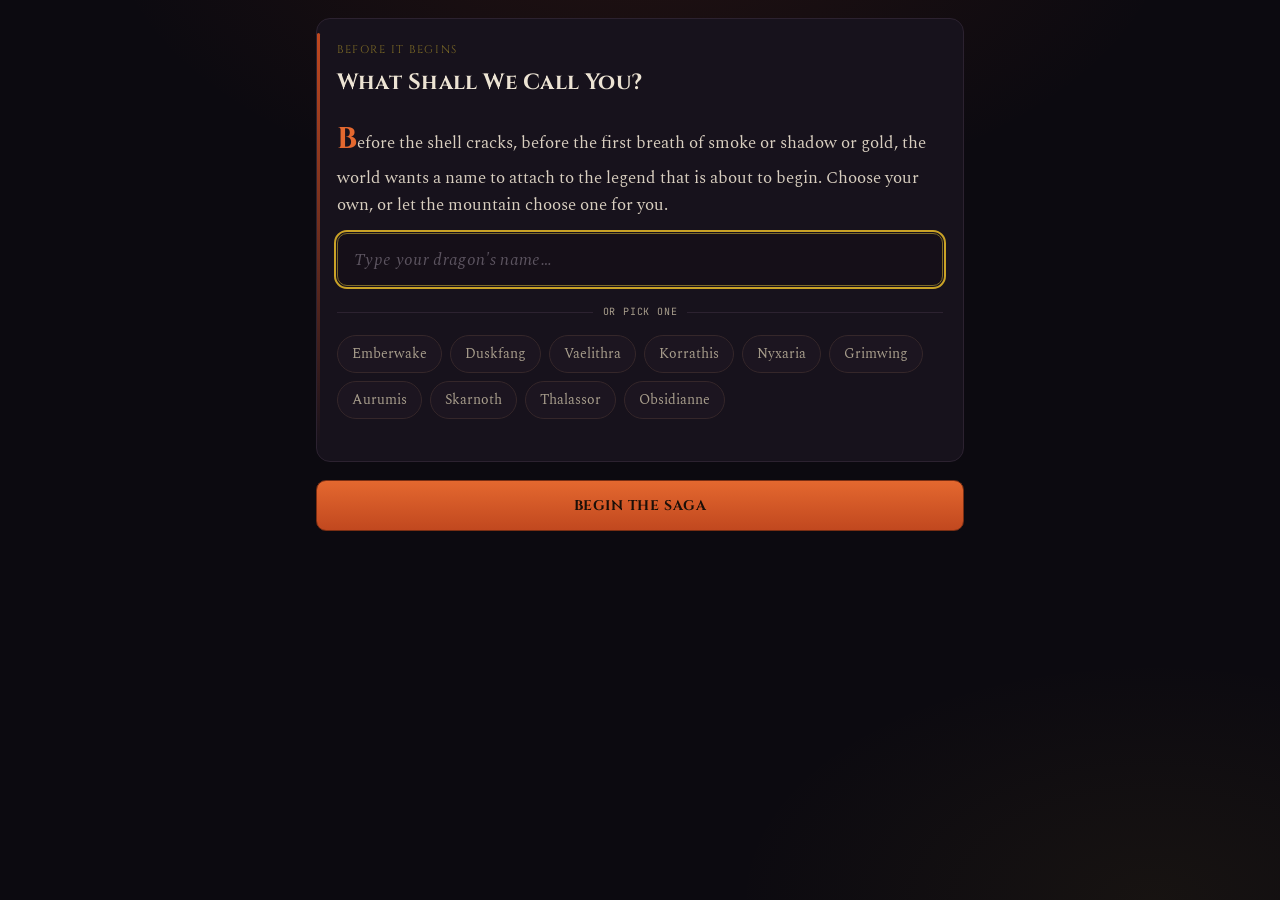
==== commit 977342d1: "Add files via upload" ====
--- a/index.html
+++ b/index.html
@@ -519,8 +519,31 @@
       ]
     },
 
+
     "1.1e": {
       chapterShort:"Chapter One", chapter:"Chapter One — The Young", part:"Part VI",
+      title:"Words From the Same Shell",
+      text:[
+        "Vexar hasn't moved to attack yet. He's still sizing you up, unhurried, the way something that has never once doubted the outcome of a fight tends to be. There is, you sense, a brief window here to say something before whatever happens next happens."
+      ],
+      choices: [
+        { label:"\"Bold talk, for someone who still smells like eggshell too.\"", flavor:"Deflect with an insult. It's not much of a plan.",
+          stats:{axis1:-4}, next:"1.1f",
+          outcome:["Vexar pauses, genuinely checking his own flank for a moment, as though there's a real chance you're right, before catching himself and looking faintly annoyed at having fallen for it at all. 'There's nothing on me,' he says, with the particular defensiveness of someone who is now, in fact, slightly unsure. 'That was a cheap trick.'",
+          "It cost you nothing and rattled him for half a second. You will take the win where you can find it, given how few of them are coming your way today."] },
+        { label:"\"I didn't know we were sharing a mother. Explains a lot.\"", flavor:"Dry. Slightly reckless, given the size difference.",
+          stats:{axis3:4}, next:"1.1f",
+          outcome:["Something flickers across his face — not quite offense, closer to reluctant acknowledgment that the joke landed. 'Explains why you talk too much for something about to lose,' he says, but there's the faintest curl at the corner of his jaw that might, in a more generous light, be called almost a smile.",
+          "You'll take almost. It's more than you expected to get out of him today."] },
+        { label:"\"We don't have to do this.\"", flavor:"Genuine. See if there's any version of this that isn't a fight.",
+          stats:{axis2:-4}, next:"1.1f",
+          outcome:["For one real, extended moment, he actually seems to consider it — head tilting, some calculation passing behind his eyes that you can't quite read. Then something older and more stubborn than either of you wins out instead. 'No,' he says, almost apologetically. 'We really do.'",
+          "It was worth asking. You suspect it will not be the last time you ask, either."] }
+      ]
+    },
+
+    "1.1f": {
+      chapterShort:"Chapter One", chapter:"Chapter One — The Young", part:"Part VII",
       title:"Blood From the Same Shell",
       text:[
         "You are still admiring the shape you've become when a second shadow falls across the cave mouth — and your stomach drops before your mind catches up to why. The scent is unmistakable, familiar in a way nothing else in your short life has been: the same clutch, the same mother, the same doomed cave. Your egg was not the only one.",
@@ -544,7 +567,7 @@
     },
 
     "1.2": {
-      chapterShort:"Chapter One", chapter:"Chapter One — The Young", part:"Part VII",
+      chapterShort:"Chapter One", chapter:"Chapter One — The Young", part:"Part VIII",
       title:"The First Hunt",
       text:[
         "Hunger arrives before wisdom does. Beyond the cave mouth, a jagged crescent of grey daylight, the mountainside stirs: hooved footsteps on loose scree, the bleat of a herd grazing an exposed outcrop. Your stomach, empty since the instant of your birth, clenches sharper than anything you have felt.",
@@ -571,7 +594,29 @@
     },
 
     "1.3": {
-      chapterShort:"Chapter One", chapter:"Chapter One — The Young", part:"Part VIII",
+      chapterShort:"Chapter One", chapter:"Chapter One — The Young", part:"Part IX",
+      title:"Words to a Kneeling Warren",
+      text:[
+        "The bravest of the goblins — an old, wiry one with more scars than teeth, evidently the closest thing this warren has to a chieftain — has crept forward ahead of the others, forehead still pressed low to the dirt. There is, apparently, an established protocol for addressing a dragon that has just discovered your existence, and he seems to be following it with the practiced ease of someone who has rehearsed this exact moment for years."
+      ],
+      choices: [
+        { label:"\"Get up. I haven't decided if I like being worshipped yet.\"", flavor:"Dry. Genuinely undecided, which is its own kind of power.",
+          stats:{axis3:4}, next:"1.3b",
+          outcome:["The chieftain freezes, clearly uncertain whether standing counts as disobedience, and compromises by kneeling somehow lower instead — a physical feat you would not have thought possible before watching him attempt it. 'Wise dragon takes time,' he offers, muffled against the dirt. 'Warren can wait. Warren is very patient.'",
+          "You are beginning to suspect the warren has had considerable practice at waiting for things to make sense."] },
+        { label:"\"Your god routine won't save you if I'm hungry.\"", flavor:"A threat, mostly to see how quickly he adapts.",
+          stats:{axis1:-4}, next:"1.3b",
+          outcome:["He does not flinch, or beg, or scatter. He simply straightens slightly and gestures, unbothered, toward a nearby pen of goats with the calm efficiency of a creature who has clearly anticipated this exact negotiation many times before. 'Warren feeds god,' he says, simply. 'Was always the arrangement. Ask any of the old bones in the ravine what happens to dragons who go hungry near shrines instead of at them.'",
+          "You are not entirely sure whether that was an offer or a warning. You decide, on balance, it was probably both."] },
+        { label:"\"Who taught you to worship dragons? That seems like a very specific tradition.\"", flavor:"Genuinely curious. This didn't happen by accident.",
+          stats:{axis3:4}, next:"1.3b",
+          outcome:["He seems almost delighted to be asked, launching into an account involving his grandmother's grandmother and a bargain with a dragon whose exact terms have apparently been lost, garbled, and re-embellished across at least four generations of retelling. 'Details not important,' he concludes, with the total confidence of someone who has never once let inconvenient facts slow down a good tradition. 'Kneeling is important. Kneeling we remembered.'",
+          "You find you have no real argument against a religion that survived purely on the strength of consistent knees."] }
+      ]
+    },
+
+    "1.3b": {
+      chapterShort:"Chapter One", chapter:"Chapter One — The Young", part:"Part X",
       title:"The Goblin Warren",
       text:[
         "A half-day's flight from your den, following a ravine you had never bothered to explore, you find smoke rising from somewhere it has no business rising: cookfires, dozens of them, threaded between rough stone huts built into the cliff face. A goblin warren — some hundred and fifty of the small, wiry creatures, by your rough count — has been living in your mountain's shadow this entire time, apparently unnoticed by, or unimportant to, the elder dragon whose territory this used to be.",
@@ -594,7 +639,7 @@
     },
 
     "1.4a": {
-      chapterShort:"Chapter One", chapter:"Chapter One — The Young", part:"Part IX",
+      chapterShort:"Chapter One", chapter:"Chapter One — The Young", part:"Part XI",
       title:"Words Before Blood",
       text:[
         "Infernus is still talking, in the unhurried way of something that has never once in two centuries had to consider the possibility of being interrupted. There is, you sense, a brief window here — not to change his mind, exactly, but to decide what kind of impression you leave before whatever happens next actually happens."
@@ -616,7 +661,7 @@
     },
 
     "1.4": {
-      chapterShort:"Chapter One", chapter:"Chapter One — The Young", part:"Part IX",
+      chapterShort:"Chapter One", chapter:"Chapter One — The Young", part:"Part XI",
       title:"The Rival",
       text:[
         "You are three seasons old and already the mountain knows your name in the language of broken bones and burned scrub, when the sky darkens with a shadow far larger than your own. Infernus descends onto the ridge above your claimed den: an elder wyrm the colour of dried blood, scarred wingtips, eyes like furnace doors. He has smelled a rival, and he has come to end the question of territory before it can properly begin.",
@@ -755,8 +800,30 @@
     },
 
     /* ============ CHAPTER THREE — THE WAR OF MANKIND ============ */
+
     "3.1": {
       chapterShort:"Chapter Three", chapter:"Chapter Three — The War of Mankind", part:"Part I",
+      title:"Words at the Mountain's Foot",
+      text:[
+        "The captain has just finished delivering his line about the wrath of the crown, and is visibly hoping you won't notice how much his voice shook on the word 'wrath.' There is a brief pause here, the kind that exists specifically for someone to fill it before the swords come out."
+      ],
+      choices: [
+        { label:"\"Surrender the mountain? I don't believe we've been introduced.\"", flavor:"Mocking. Let him hear how thin his script sounds out loud.",
+          stats:{axis1:-4}, next:"3.1b",
+          outcome:["The captain blinks, visibly recalculating, and attempts to re-deliver the line with slightly more conviction — 'I said, surrender the—' before trailing off, aware even to himself that the second attempt landed considerably worse than the first. Behind him, one of his knights makes a small, poorly disguised noise that might have been a laugh."] },
+        { label:"\"Turn back now. I'm giving you exactly one warning.\"", flavor:"A real offer. He'd be smart to take it.",
+          stats:{axis2:-4}, next:"3.1b",
+          outcome:["Something in his shoulders eases, just fractionally — real relief, quickly suppressed, at being handed a way out he clearly wasn't expecting. He glances back at his seven men, weighs it for one long moment, and then, to your genuine surprise, squares his shoulders instead of turning around. 'Can't,' he says, quieter now. 'Wouldn't be able to live with it if I did.'",
+          "Pride, you are learning, kills considerably more knights than dragons do."] },
+        { label:"\"Does your baron know how this usually goes?\"", flavor:"Cutting. Make him say the quiet part out loud.",
+          stats:{axis2:4}, next:"3.1b",
+          outcome:["He does not answer directly, which is itself the most honest answer he could have given. Two of the men behind him shift their weight, exchanging a look that suggests this thought has already occurred to them, repeatedly, in the days leading up to this particular morning.",
+          "You almost feel bad for what's about to happen. Almost."] }
+      ]
+    },
+
+    "3.1b": {
+      chapterShort:"Chapter Three", chapter:"Chapter Three — The War of Mankind", part:"Part II",
       title:"The First Knights",
       text:[
         "The kingdom's opening response is not the champion you might have expected, but a hastily assembled band of seven hedge-knights and sellswords under a minor baron too proud, or too indebted, to wait for the crown's official war effort to organize itself. They arrive at dawn, banners a size too grand for their numbers, clearly meant less to defeat you than to be seen trying — a probing test, everyone involved privately understands, to buy the kingdom's real preparations a few more weeks.",
@@ -779,7 +846,7 @@
     },
 
     "3.2a": {
-      chapterShort:"Chapter Three", chapter:"Chapter Three — The War of Mankind", part:"Part II",
+      chapterShort:"Chapter Three", chapter:"Chapter Three — The War of Mankind", part:"Part III",
       title:"Words Before the Blade",
       text:[
         "Galahad has said his piece — reckoning, however it must, all very properly ominous. He is still several strides from striking range. There is, you calculate, time for exactly one exchange before this becomes considerably less verbal."
@@ -801,7 +868,7 @@
     },
 
     "3.2": {
-      chapterShort:"Chapter Three", chapter:"Chapter Three — The War of Mankind", part:"Part II",
+      chapterShort:"Chapter Three", chapter:"Chapter Three — The War of Mankind", part:"Part III",
       title:"The Holy Knight",
       text:[
         "The kingdom's real answer arrives on a white destrier at your cave mouth, alone, which is either supreme confidence or supreme foolishness: Sir Galahad, Paladin of the Sunfire Order, a blade of blessed silver-steel humming with warded light in his gauntleted fist. He does not shout, does not threaten. He simply says, 'Dragon. Your reckoning has come, however it must,' and steps into the dark toward you.",
@@ -824,7 +891,7 @@
     },
 
     "3.3a": {
-      chapterShort:"Chapter Three", chapter:"Chapter Three — The War of Mankind", part:"Part III",
+      chapterShort:"Chapter Three", chapter:"Chapter Three — The War of Mankind", part:"Part IV",
       title:"An Uninvited Introduction",
       text:[
         "Mirelle has already said her piece — the wondering how long it would take you, the pointed question about who might have sent you. She is watching you now with the particular patience of someone who has clearly rehearsed several possible versions of this conversation, alone, for years, and is mildly disappointed none of her rehearsals involved quite this much scale."
@@ -846,7 +913,7 @@
     },
 
     "3.3": {
-      chapterShort:"Chapter Three", chapter:"Chapter Three — The War of Mankind", part:"Part III",
+      chapterShort:"Chapter Three", chapter:"Chapter Three — The War of Mankind", part:"Part IV",
       title:"The Hermit Sorceress",
       text:[
         "Scouting the war's approach from higher ground, you find something that has nothing to do with the army you're expecting: a squat stone tower half-swallowed by ivy, deep in a hollow no road actually reaches, humming faintly with wards old enough to have weathered into the stone itself. Whoever lives there has clearly gone to considerable trouble not to be found, which is, in your experience, exactly the kind of trouble worth investigating.",
@@ -869,7 +936,7 @@
     },
 
     "3.4": {
-      chapterShort:"Chapter Three", chapter:"Chapter Three — The War of Mankind", part:"Part IV",
+      chapterShort:"Chapter Three", chapter:"Chapter Three — The War of Mankind", part:"Part V",
       title:"The Archmage's Battalion",
       text: (state) => {
         let goblinLine = "";
@@ -924,7 +991,26 @@
     /* ============ CHAPTER FOUR — THE ENDGAME ============ */
 
     "3.5": {
-      chapterShort:"Chapter Three", chapter:"Chapter Three — The War of Mankind", part:"Part V",
+      chapterShort:"Chapter Three", chapter:"Chapter Three — The War of Mankind", part:"Part VI",
+      title:"Old Scores",
+      text:[
+        "Vexar has just finished his opening line — 'Let's see if busy translates to anything' — and is watching you with an expression that is trying very hard to look bored and not quite managing it. There is a beat here, same as the last time, before the fighting starts."
+      ],
+      choices: [
+        { label:"\"Careful. Last time cost you more than you're letting on.\"", flavor:"A callback. See if the old wound still bothers him.",
+          stats:{axis1:-4}, next:"3.6",
+          outcome:["His claw drifts, involuntarily, to the old scar along his wing before he catches himself and forces it still. It is a small, honest tell, and you both know he knows you saw it. 'That,' he says, flatly, 'was a long time ago.' It clearly wasn't, not really. Not to him."] },
+        { label:"\"You didn't come all this way just to lose again.\"", flavor:"Calm. Let your confidence do the talking.",
+          stats:{axis3:4}, next:"3.6",
+          outcome:["'No,' he agrees, and for once there's no mockery in it at all — just a kind of tired honesty you haven't heard from him before. 'I came to find out which one of us has been wasting the last few seasons.' It is, you realize, the closest thing to a genuine question he has ever asked you."] },
+        { label:"\"Let's skip the posturing this time.\"", flavor:"Direct. No games, no theater, just the fight itself.",
+          stats:{axis2:4}, next:"3.6",
+          outcome:["Something in his posture sharpens at that — not offense, but a kind of grudging recalibration, as though he's just been handed a more serious opponent than the one he arrived expecting. 'Fine,' he says, all the easy contempt gone from his voice now. 'No posturing.' You suspect that was, in its own way, more dangerous than anything either of you has said so far."] }
+      ]
+    },
+
+    "3.6": {
+      chapterShort:"Chapter Three", chapter:"Chapter Three — The War of Mankind", part:"Part VII",
       title:"Blood Remembers",
       text: (state) => {
         let callback = "";
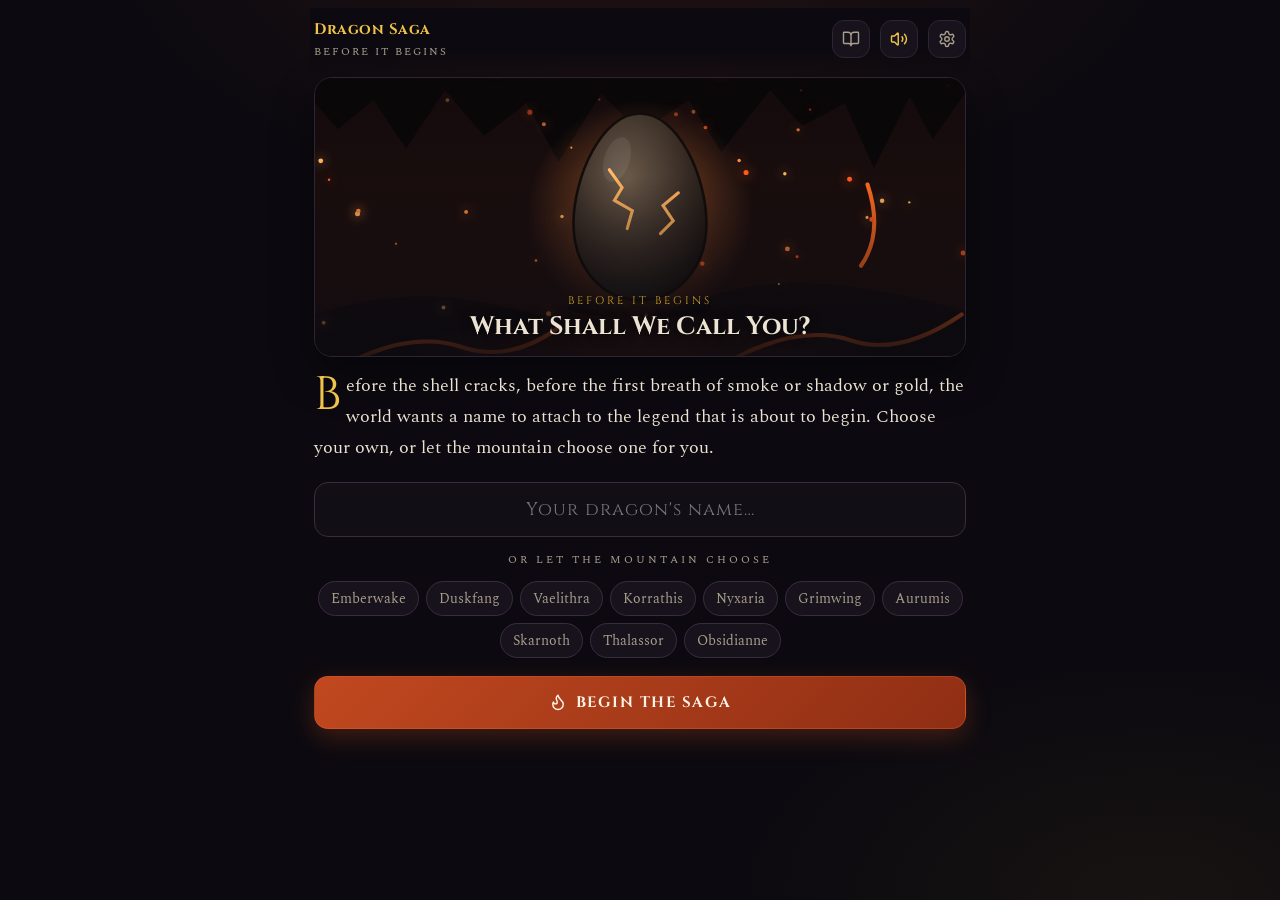
==== commit 67657c03: "Dragon Saga 2.0: new scenes, endings, living dragon art, sound and journal Content - Four new scenes" ====
--- a/index.html
+++ b/index.html
@@ -2,384 +2,239 @@
 <html lang="en">
 <head>
 <meta charset="UTF-8">
-<meta name="viewport" content="width=device-width, initial-scale=1.0, maximum-scale=1.0, user-scalable=no, viewport-fit=cover">
-<title>Choice of the Dragon: The Hoard Eternal</title>
-
-<!-- PWA essentials -->
-<link rel="manifest" href="manifest.json">
+<meta name="viewport" content="width=device-width, initial-scale=1.0, viewport-fit=cover">
+<title>Dragon Saga: The Hoard Eternal</title>
+<meta name="description" content="A branching text RPG. Hatch, hunt, conquer, and choose the legend your dragon becomes.">
 <meta name="theme-color" content="#0c0a10">
 <meta name="apple-mobile-web-app-capable" content="yes">
+<meta name="mobile-web-app-capable" content="yes">
 <meta name="apple-mobile-web-app-status-bar-style" content="black-translucent">
 <meta name="apple-mobile-web-app-title" content="Dragon Saga">
-<meta name="mobile-web-app-capable" content="yes">
+<link rel="manifest" href="manifest.json">
 <link rel="apple-touch-icon" href="apple-touch-icon.png">
-<link rel="icon" type="image/png" sizes="512x512" href="icon-512.png">
-
+<link rel="icon" type="image/png" sizes="192x192" href="icon-192.png">
+<link rel="preconnect" href="https://fonts.googleapis.com">
+<link rel="preconnect" href="https://fonts.gstatic.com" crossorigin>
+<link href="https://fonts.googleapis.com/css2?family=Cinzel:wght@500;700;900&family=Spectral:ital,wght@0,400;0,500;0,600;1,400&display=swap" rel="stylesheet">
 <style>
-  @import url('https://fonts.googleapis.com/css2?family=Cinzel:wght@500;700;900&family=Spectral:ital,wght@0,400;0,500;0,600;1,400&family=JetBrains+Mono:wght@400;600&display=swap');
-
-  :root{
-    --void: #0c0a10;
-    --panel: #17121c;
-    --panel-hi: #211a29;
-    --ember: #c1481f;
-    --ember-bright: #e4682f;
-    --gold: #c9a227;
-    --gold-dim: #7d6a26;
-    --parchment: #ece3d3;
-    --parchment-dim: #a89e8c;
-    --vein: #3a2418;
-    --danger: #8f2323;
-  }
-
-  *{box-sizing:border-box; -webkit-tap-highlight-color: transparent;}
-
-  html,body{
-    margin:0; padding:0; min-height:100%;
-    background:
-      radial-gradient(ellipse 900px 500px at 50% -10%, rgba(193,72,31,0.12), transparent 60%),
-      radial-gradient(ellipse 700px 400px at 90% 100%, rgba(201,162,39,0.06), transparent 60%),
-      var(--void);
-    color: var(--parchment);
-    font-family: 'Spectral', serif;
-    line-height:1.65;
-  }
-
-  #app{
-    max-width: 680px;
-    margin: 0 auto;
-    padding: 18px 16px 60px;
-    min-height:100vh;
-  }
-
-  /* Header / Stat bar */
-  .hud{
-    background: linear-gradient(180deg, var(--panel-hi), var(--panel));
-    border: 1px solid #2c2230;
-    border-radius: 14px;
-    padding: 14px 16px;
-    margin-bottom: 22px;
-    position: relative;
-    overflow:hidden;
-  }
-  .hud::before{
-    content:"";
-    position:absolute; inset:0;
-    background: repeating-linear-gradient(115deg, transparent 0 18px, rgba(193,72,31,0.035) 18px 19px);
-    pointer-events:none;
-  }
-  .hud-title{
-    font-family:'Cinzel', serif;
-    font-weight:700;
-    letter-spacing:0.06em;
-    font-size: 12px;
-    color: var(--gold);
-    text-transform: uppercase;
-    margin-bottom:10px;
-    display:flex;
-    justify-content:space-between;
-    align-items:center;
-  }
-  .act-tag{
-    font-family:'JetBrains Mono', monospace;
-    font-size:10px;
-    color: var(--parchment-dim);
-    letter-spacing:0.04em;
-  }
-  .stat-grid{
-    display:grid;
-    grid-template-columns: 1fr 1fr;
-    gap: 10px 16px;
-    margin-bottom:10px;
-  }
-  .stat-row{ font-size:12px; }
-  .stat-label{
-    display:flex; justify-content:space-between;
-    font-family:'JetBrains Mono', monospace;
-    font-size: 10px;
-    color: var(--parchment-dim);
-    margin-bottom:4px;
-    letter-spacing:0.02em;
-  }
-  .stat-track{
-    height:6px; border-radius:4px;
-    background:#241a1f;
-    overflow:hidden;
-    position:relative;
-    border: 1px solid #2c2230;
-  }
-  .stat-fill{
-    height:100%;
-    border-radius:4px;
-    transition: width 0.5s ease;
-  }
-  .fill-axis1{ background: linear-gradient(90deg, var(--ember), var(--gold)); }
-  .fill-axis2{ background: linear-gradient(90deg, #7d6a26, #8b6fd1); }
-  .fill-axis3{ background: linear-gradient(90deg, #5b5560, #4fa5c9); }
-  .fill-health{ background: linear-gradient(90deg, #8f2323, #d14a1f); }
-
-  .vitals{
-    display:flex; gap: 14px; margin-top: 10px;
-    font-family:'JetBrains Mono', monospace;
-    font-size: 11px;
-    color: var(--parchment-dim);
-    flex-wrap:wrap;
-  }
-  .vitals b{ color: var(--gold); font-weight:600; }
-
-  /* Story panel */
-  .scene{
-    background: var(--panel);
-    border: 1px solid #2c2230;
-    border-radius: 14px;
-    padding: 22px 20px;
-    margin-bottom: 18px;
-    position:relative;
-  }
-  .scene::before{
-    content:"";
-    position:absolute; left:0; top:14px; bottom:14px; width:3px;
-    background: linear-gradient(180deg, var(--ember), transparent);
-    border-radius:2px;
-  }
-  .node-eyebrow{
-    font-family:'Cinzel', serif;
-    font-size:11px;
-    letter-spacing:0.14em;
-    text-transform:uppercase;
-    color: var(--gold-dim);
-    margin-bottom: 6px;
-  }
-  .node-title{
-    font-family:'Cinzel', serif;
-    font-weight:700;
-    font-size: 22px;
-    color: var(--parchment);
-    margin: 0 0 14px 0;
-    letter-spacing:0.01em;
-  }
-  .scene-text p{
-    margin: 0 0 14px 0;
-    font-size: 16.5px;
-    color: #d9cfc0;
-  }
-  .scene-text p:first-letter{
-    font-family:'Cinzel', serif;
-    font-size: 30px;
-    color: var(--ember-bright);
-    font-weight:700;
-  }
-  .flash{
-    font-family:'JetBrains Mono', monospace;
-    font-size: 11px;
-    background: #1e1520;
-    border: 1px dashed #3a2a30;
-    border-radius: 8px;
-    padding: 8px 10px;
-    color: var(--gold);
-    margin: 4px 0 16px 0;
-  }
-
-  /* Choices */
-  .choices{ display:flex; flex-direction:column; gap:10px; }
-  .choice-btn{
-    text-align:left;
-    background: linear-gradient(180deg, #1c1520, #150f18);
-    border: 1px solid #35272a;
-    border-radius: 10px;
-    padding: 14px 16px;
-    color: var(--parchment);
-    font-family:'Spectral', serif;
-    font-size: 15px;
-    cursor:pointer;
-    transition: border-color 0.15s, transform 0.1s, background 0.15s;
-    position:relative;
-  }
-  .choice-btn .choice-label{
-    display:block;
-    font-weight:600;
-    margin-bottom:3px;
-  }
-  .choice-btn .choice-flavor{
-    display:block;
-    font-size:12.5px;
-    color: var(--parchment-dim);
-    font-style:italic;
-  }
-  .choice-btn:hover, .choice-btn:focus-visible{
-    border-color: var(--ember);
-    background: linear-gradient(180deg, #241923, #1a1219);
-    transform: translateX(2px);
-    outline: 2px solid transparent;
-  }
-  .choice-btn:focus-visible{ outline: 2px solid var(--gold); outline-offset:2px; }
-  .choice-btn:active{ transform: translateX(2px) scale(0.99); }
-
-  .footer-controls{
-    display:flex; justify-content:center; margin-top: 28px;
-  }
-  .restart-btn{
-    background:none;
-    border: 1px solid #3a2a30;
-    color: var(--parchment-dim);
-    font-family:'JetBrains Mono', monospace;
-    font-size: 11px;
-    letter-spacing:0.05em;
-    padding: 8px 16px;
-    border-radius: 20px;
-    cursor:pointer;
-    text-transform:uppercase;
-  }
-  .restart-btn:hover{ color: var(--gold); border-color: var(--gold-dim); }
-
-  .continue-btn{
-    display:block;
-    width:100%;
-    text-align:center;
-    background: linear-gradient(180deg, var(--ember-bright), var(--ember));
-    border: 1px solid #7a2e13;
-    border-radius: 10px;
-    padding: 15px 16px;
-    color: #1a0f08;
-    font-family:'Cinzel', serif;
-    font-weight:700;
-    font-size: 14px;
-    letter-spacing:0.04em;
-    text-transform:uppercase;
-    cursor:pointer;
-    transition: filter 0.15s, transform 0.1s;
-  }
-  .continue-btn:hover{ filter: brightness(1.08); }
-  .continue-btn:active{ transform: scale(0.99); }
-  .continue-btn:focus-visible{ outline: 2px solid var(--gold); outline-offset:2px; }
-
-  .outcome-tag{
-    font-family:'JetBrains Mono', monospace;
-    font-size: 10px;
-    letter-spacing:0.08em;
-    text-transform:uppercase;
-    color: var(--parchment-dim);
-    background:#1e1520;
-    border:1px solid #3a2a30;
-    display:inline-block;
-    padding:3px 8px;
-    border-radius: 5px;
-    margin-bottom: 12px;
-  }
-
-  /* Naming screen */
-  .name-input{
-    width:100%;
-    background: #150f18;
-    border: 1px solid #3a2a30;
-    border-radius: 10px;
-    padding: 14px 16px;
-    color: var(--parchment);
-    font-family:'Cinzel', serif;
-    font-size: 17px;
-    letter-spacing:0.02em;
-    margin-bottom: 14px;
-  }
-  .name-input::placeholder{ color: #5c5460; font-family:'Spectral', serif; font-style:italic; }
-  .name-input:focus{ outline: 2px solid var(--gold); outline-offset:1px; border-color: var(--gold-dim); }
-
-  .name-divider{
-    display:flex; align-items:center; gap:10px;
-    margin: 4px 0 14px;
-    font-family:'JetBrains Mono', monospace;
-    font-size: 10px;
-    letter-spacing:0.08em;
-    text-transform:uppercase;
-    color: var(--parchment-dim);
-  }
-  .name-divider::before, .name-divider::after{
-    content:""; flex:1; height:1px; background:#2c2230;
-  }
-
-  .name-presets{
-    display:flex; flex-wrap:wrap; gap:8px;
-    margin-bottom: 20px;
-  }
-  .name-chip{
-    background: #1c1520;
-    border: 1px solid #35272a;
-    border-radius: 20px;
-    padding: 8px 14px;
-    color: var(--parchment-dim);
-    font-family:'Spectral', serif;
-    font-size: 13.5px;
-    cursor:pointer;
-    transition: border-color 0.15s, color 0.15s;
-  }
-  .name-chip:hover{ border-color: var(--gold-dim); color: var(--parchment); }
-  .name-chip.selected{ border-color: var(--gold); color: var(--gold); background: #241c14; }
-
-  .dragon-name-line{
-    text-align:center;
-    font-family:'Cinzel', serif;
-    font-size: 14px;
-    letter-spacing:0.1em;
-    text-transform:uppercase;
-    color: var(--parchment-dim);
-    margin-bottom: 2px;
-  }
-
-  /* Impact chips — shown on the aftermath screen after a choice */
-  .impact-strip{
-    display:flex; flex-wrap:wrap; gap:8px;
-    margin-bottom: 18px;
-  }
-  .impact-chip{
-    display:inline-flex; align-items:center; gap:6px;
-    padding: 6px 12px 6px 8px;
-    border-radius: 20px;
-    font-family:'JetBrains Mono', monospace;
-    font-size: 12px;
-    font-weight:600;
-    letter-spacing:0.01em;
-    border: 1px solid;
-    background: #150f18;
-  }
-  .chip-icon{ font-size: 14px; line-height:1; }
-  .chip-brutality{ color:#e4682f; border-color:#5a2c17; background:rgba(193,72,31,0.08); }
-  .chip-finesse{   color:#d9bd52; border-color:#5c4c1c; background:rgba(201,162,39,0.08); }
-  .chip-honor{     color:#c9b98f; border-color:#4a4536; background:rgba(201,185,143,0.08); }
-  .chip-cunning{   color:#a893e0; border-color:#3f3660; background:rgba(139,111,209,0.10); }
-  .chip-disdain{   color:#9a94a3; border-color:#3a3640; background:rgba(91,85,96,0.12); }
-  .chip-curiosity{ color:#6fc3e8; border-color:#284a58; background:rgba(79,165,201,0.10); }
-  .chip-health-up{   color:#e8899c; border-color:#5c2530; background:rgba(209,74,31,0.08); }
-  .chip-health-down{ color:#e0596e; border-color:#5c1e26; background:rgba(143,35,35,0.14); }
-  .chip-hoard{     color:#e6c65a; border-color:#5c4c1c; background:rgba(201,162,39,0.12); }
-  .chip-infamy{    color:#d97f7f; border-color:#4a2424; background:rgba(143,35,35,0.10); }
-
-  .ending-badge{
-    font-family:'Cinzel', serif;
-    font-weight:900;
-    font-size: 26px;
-    text-align:center;
-    color: var(--gold);
-    margin: 6px 0 18px;
-    text-shadow: 0 0 24px rgba(201,162,39,0.35);
-  }
-
-  @media (max-width: 420px){
-    .stat-grid{ grid-template-columns: 1fr; }
-    .node-title{ font-size: 19px; }
-    .scene-text p{ font-size:15.5px; }
-  }
-
-  ::selection{ background: var(--ember); color: var(--void); }
+:root{
+  --void:#0c0a10; --panel:#17121c; --panel-hi:#211a29; --line:#2e2434;
+  --ember:#c1481f; --ember-bright:#e4682f; --gold:#c9a227; --gold-hi:#f0c44a; --gold-dim:#7d6a26;
+  --parchment:#ece3d3; --parchment-dim:#a89e8c; --danger:#c43a3a; --ok:#5fbf7a;
+  --c-brutality:#e4682f; --c-finesse:#f0c44a; --c-honor:#6ab7ff; --c-cunning:#7ddc8a; --c-disdain:#9a8fb0; --c-curiosity:#b47cff;
+  --safe-top:env(safe-area-inset-top,0px); --safe-bot:env(safe-area-inset-bottom,0px);
+  --fs:18px;
+}
+*{box-sizing:border-box;-webkit-tap-highlight-color:transparent}
+html,body{margin:0;padding:0;min-height:100%;background:radial-gradient(ellipse 900px 500px at 50% -10%,rgba(193,72,31,.13),transparent 60%),radial-gradient(ellipse 700px 400px at 90% 100%,rgba(201,162,39,.06),transparent 60%),var(--void);color:var(--parchment);font-family:'Spectral',Georgia,serif;line-height:1.65}
+body{overscroll-behavior-y:none}
+button{font-family:inherit;color:inherit;cursor:pointer;border:none;background:none}
+.ic{width:18px;height:18px;stroke:currentColor;fill:none;stroke-width:1.9;stroke-linecap:round;stroke-linejoin:round;flex-shrink:0;display:inline-block;vertical-align:middle}
+.ic.lg{width:24px;height:24px}.ic.sm{width:14px;height:14px}
+.hidden{display:none!important}
+#app{max-width:680px;margin:0 auto;padding:calc(8px + var(--safe-top)) 14px calc(70px + var(--safe-bot));min-height:100vh}
+
+/* ── top bar ── */
+.topbar{position:sticky;top:0;z-index:30;display:flex;align-items:center;gap:10px;padding:10px 4px 10px;margin:0 -4px 6px;background:linear-gradient(180deg,rgba(12,10,16,.97) 70%,rgba(12,10,16,0));backdrop-filter:blur(6px);-webkit-backdrop-filter:blur(6px)}
+.tb-name{flex:1;min-width:0}
+.tb-title{font-family:'Cinzel',serif;font-weight:700;font-size:15px;letter-spacing:.5px;white-space:nowrap;overflow:hidden;text-overflow:ellipsis;color:var(--gold-hi)}
+.tb-sub{font-size:11px;letter-spacing:2px;text-transform:uppercase;color:var(--parchment-dim)}
+.tbtn{width:38px;height:38px;border-radius:12px;display:flex;align-items:center;justify-content:center;border:1px solid var(--line);background:var(--panel);color:var(--parchment-dim)}
+.tbtn:active{transform:scale(.93)}
+.tbtn.on{color:var(--gold-hi)}
+
+/* ── banner ── */
+.banner{position:relative;height:210px;border-radius:18px;overflow:hidden;border:1px solid var(--line);box-shadow:0 18px 40px rgba(0,0,0,.45);margin-bottom:14px;background:#120d10}
+.banner .scene-svg,.banner canvas{position:absolute;inset:0;width:100%;height:100%;display:block}
+.banner .shade{position:absolute;inset:0;background:linear-gradient(180deg,rgba(12,10,16,0) 35%,rgba(12,10,16,.88) 100%)}
+.banner .cap{position:absolute;left:18px;right:18px;bottom:14px}
+.eyebrow{font-family:'Cinzel',serif;font-size:11px;letter-spacing:3px;text-transform:uppercase;color:var(--gold)}
+.ntitle{font-family:'Cinzel',serif;font-weight:700;font-size:25px;line-height:1.2;margin:2px 0 0;text-shadow:0 2px 12px rgba(0,0,0,.8)}
+.banner .hero-dragon{position:absolute;right:4%;bottom:6px;width:58%;max-width:320px;height:92%}
+.banner.creation{height:280px}
+.banner.creation .hero-dragon{right:50%;transform:translateX(50%);width:78%;max-width:360px;bottom:30px}
+.banner.creation .cap{text-align:center}
+.dragon-svg{width:100%;height:100%;display:block;overflow:visible}
+.breathe{animation:breathe 4.5s ease-in-out infinite;transform-origin:120px 188px}
+@keyframes breathe{50%{transform:scale(1.012,1.022)}}
+.eyeglow{animation:eye 3.2s ease-in-out infinite}@keyframes eye{50%{opacity:.55}}
+.runes{animation:runes 2.6s ease-in-out infinite}@keyframes runes{50%{opacity:.25}}
+.drip{animation:drip 2.4s ease-in infinite}@keyframes drip{0%{transform:translateY(0);opacity:1}100%{transform:translateY(18px);opacity:0}}
+.smoke{animation:smoke 3s ease-out infinite}@keyframes smoke{0%{transform:translate(0,0);opacity:0}30%{opacity:1}100%{transform:translate(8px,-14px);opacity:0}}
+.crack{animation:crack 1.6s ease-in-out infinite}@keyframes crack{50%{stroke:#fff1c2;filter:drop-shadow(0 0 4px #ff8a3d)}}
+.pulse{animation:pulse 2.4s ease-in-out infinite}@keyframes pulse{50%{opacity:.4}}
+.lava{animation:lava 3s ease-in-out infinite}@keyframes lava{50%{opacity:.45}}
+.flick{animation:flick 1.3s steps(2) infinite}@keyframes flick{50%{opacity:.55}}
+.ward{animation:ward 6s ease-in-out infinite}@keyframes ward{50%{opacity:.35}}
+.flash{animation:flash 9s linear infinite}@keyframes flash{0%,92%,100%{opacity:0}93%{opacity:.35}94%{opacity:0}95%{opacity:.2}}
+.ray{animation:ray 5s ease-in-out infinite}@keyframes ray{50%{opacity:.04}}
+
+/* ── ledger ── */
+.ledger{display:grid;grid-template-columns:104px 1fr;gap:12px;background:linear-gradient(180deg,var(--panel-hi),var(--panel));border:1px solid var(--line);border-radius:16px;padding:12px 14px;margin-bottom:16px;position:relative}
+.ledger.collapsed{grid-template-columns:56px 1fr;padding:8px 12px}
+.ledger .portrait{position:relative;cursor:pointer}
+.ledger.collapsed .portrait{height:48px}
+.ledger .portrait .dragon-svg{height:96px}
+.ledger.collapsed .portrait .dragon-svg{height:48px}
+.ledger .hoard{margin-top:2px}
+.hoard-svg{width:100%;height:auto;display:block}
+.hoard-n{text-align:center;font-size:12px;color:var(--gold-hi);font-weight:600;margin-top:-2px}
+.ledger.collapsed .hoard,.ledger.collapsed .hoard-n{display:none}
+.bars{display:flex;flex-direction:column;gap:7px;justify-content:center;min-width:0}
+.ledger.collapsed .bars{gap:3px}
+.bar-lbl{display:flex;justify-content:space-between;font-size:11.5px;letter-spacing:.4px;color:var(--parchment-dim);margin-bottom:3px}
+.bar-lbl span{display:inline-flex;align-items:center;gap:4px}
+.ledger.collapsed .bar-lbl{display:none}
+.axis{position:relative;height:7px;border-radius:99px;background:#0f0b13;border:1px solid #2a2030;overflow:hidden}
+.ledger.collapsed .axis{height:5px}
+.axis .mid{position:absolute;left:50%;top:0;bottom:0;width:1px;background:#4a3d52}
+.axis .fill{position:absolute;top:0;bottom:0;border-radius:99px;transition:all .6s cubic-bezier(.3,1.4,.6,1)}
+.axis .knob{position:absolute;top:50%;width:11px;height:11px;margin:-5.5px 0 0 -5.5px;border-radius:50%;background:var(--parchment);box-shadow:0 0 8px rgba(255,255,255,.4);transition:left .6s cubic-bezier(.3,1.4,.6,1)}
+.ledger.collapsed .axis .knob{width:7px;height:7px;margin:-3.5px 0 0 -3.5px}
+.vitals{display:flex;gap:10px;font-size:12px;color:var(--parchment-dim);flex-wrap:wrap}
+.vitals b{color:var(--parchment)}
+.vitals span{display:inline-flex;align-items:center;gap:4px}
+.ledger.collapsed .vitals{display:none}
+.lg-toggle{position:absolute;right:8px;top:6px;color:var(--parchment-dim);opacity:.6;padding:4px}
+
+/* ── text & choices ── */
+.text{font-size:var(--fs);line-height:1.72}
+.text p{margin:0 0 1em}
+.text p:first-child::first-letter{font-family:'Cinzel',serif;font-size:2.6em;float:left;line-height:.9;margin:.06em .1em 0 0;color:var(--gold-hi)}
+.reveal p{opacity:0;transform:translateY(6px);animation:rv .7s ease forwards}
+@keyframes rv{to{opacity:1;transform:none}}
+.choices{display:flex;flex-direction:column;gap:10px;margin:22px 0 10px}
+.choice{position:relative;text-align:left;width:100%;padding:14px 16px 14px 18px;border-radius:14px;border:1px solid #3a2c40;background:linear-gradient(180deg,#1f1826,#18131d);transition:transform .12s,border-color .2s,background .2s;opacity:0;animation:rv .5s ease forwards}
+.choice::before{content:'';position:absolute;left:0;top:12px;bottom:12px;width:3px;border-radius:3px;background:linear-gradient(180deg,var(--ember-bright),var(--gold))}
+.choice:hover,.choice:focus-visible{border-color:var(--ember);outline:none}
+.choice:active{transform:scale(.985)}
+.choice.preview{border-color:var(--gold);background:linear-gradient(180deg,#2a2131,#1d1722);box-shadow:0 0 0 2px rgba(201,162,39,.25)}
+.c-label{display:block;font-weight:600;font-size:16.5px;line-height:1.35}
+.c-flavor{display:block;font-style:italic;color:var(--parchment-dim);font-size:14.5px;margin-top:3px}
+.c-hints{display:flex;gap:6px;margin-top:8px;flex-wrap:wrap}
+.c-hint{display:inline-flex;align-items:center;gap:3px;font-size:11px;padding:2px 7px;border-radius:99px;background:#120e16;border:1px solid #2e2434}
+.choice.locked{opacity:.55!important;cursor:not-allowed;border-style:dashed}
+.choice.locked::before{background:#4a3d52}
+.lock-hint{display:inline-flex;align-items:center;gap:5px;font-size:12px;color:var(--gold);margin-top:6px;font-style:normal}
+.choice.special::before{background:linear-gradient(180deg,#b47cff,#6ab7ff)}
+.special-tag{display:inline-flex;align-items:center;gap:4px;font-size:10.5px;letter-spacing:1px;text-transform:uppercase;color:#c9a9ff;margin-bottom:3px}
+.tap-again{display:block;font-size:12px;color:var(--gold-hi);margin-top:6px;font-style:normal}
+
+/* ── outcome ── */
+.chips{display:flex;flex-wrap:wrap;gap:8px;margin:2px 0 16px}
+.chip{display:inline-flex;align-items:center;gap:6px;font-size:13px;font-weight:600;padding:6px 11px;border-radius:99px;border:1px solid;opacity:0;animation:chip .45s cubic-bezier(.3,1.6,.6,1) forwards}
+@keyframes chip{from{opacity:0;transform:scale(.6)}to{opacity:1;transform:none}}
+.btn{display:flex;align-items:center;justify-content:center;gap:9px;width:100%;padding:15px;border-radius:14px;font-family:'Cinzel',serif;font-weight:700;font-size:15px;letter-spacing:1.5px;text-transform:uppercase;background:linear-gradient(135deg,var(--ember),#8f2e14);color:#fff3e6;border:1px solid #e4682f55;box-shadow:0 8px 24px rgba(193,72,31,.3)}
+.btn:active{transform:scale(.98)}
+.btn.ghost{background:var(--panel);border-color:var(--line);color:var(--parchment-dim);box-shadow:none}
+.btn.gold{background:linear-gradient(135deg,#c9a227,#8a6a12);border-color:#f0c44a66;color:#1b1406;box-shadow:0 8px 24px rgba(201,162,39,.25)}
+.btn-row{display:flex;gap:10px;margin-top:14px}
+.btn-row .btn{flex:1}
+.small-btn{display:inline-flex;align-items:center;gap:6px;font-size:13px;color:var(--parchment-dim);padding:8px 4px}
+
+/* ── ending ── */
+.badge{display:inline-flex;align-items:center;gap:8px;font-family:'Cinzel',serif;font-weight:900;letter-spacing:3px;font-size:13px;color:#1b1406;background:linear-gradient(135deg,#f0c44a,#a77d1a);padding:7px 14px;border-radius:99px;margin:6px 0 4px;box-shadow:0 0 30px rgba(240,196,74,.35)}
+.end-card{text-align:center;margin:10px 0 18px}
+.end-card .name{font-family:'Cinzel',serif;font-size:14px;letter-spacing:4px;text-transform:uppercase;color:var(--parchment-dim)}
+.end-portrait{width:220px;height:180px;margin:0 auto}
+.end-stats{display:grid;grid-template-columns:repeat(3,1fr);gap:8px;margin:16px 0}
+.stat-tile{background:var(--panel);border:1px solid var(--line);border-radius:12px;padding:10px;text-align:center}
+.stat-tile b{display:block;font-size:20px;font-family:'Cinzel',serif}
+.stat-tile small{font-size:11px;color:var(--parchment-dim);letter-spacing:1px;text-transform:uppercase}
+.progress-line{font-size:13px;color:var(--parchment-dim);text-align:center;margin:8px 0}
+
+/* ── title / naming ── */
+.title-hero{text-align:center;padding:24px 0 6px}
+.title-hero h1{font-family:'Cinzel',serif;font-weight:900;font-size:40px;letter-spacing:1px;margin:0;line-height:1.05;background:linear-gradient(180deg,#ffe7a0,#c9a227 60%,#7d5a12);-webkit-background-clip:text;background-clip:text;color:transparent}
+.title-hero .sub{font-family:'Cinzel',serif;letter-spacing:5px;font-size:12px;text-transform:uppercase;color:var(--ember-bright);margin-top:6px}
+.title-egg{width:220px;height:190px;margin:8px auto}
+.name-input{width:100%;padding:14px 16px;border-radius:14px;background:#120e16;border:1px solid #3a2c40;color:var(--parchment);font-family:'Cinzel',serif;font-size:18px;letter-spacing:1px;text-align:center;outline:none}
+.name-input:focus{border-color:var(--gold)}
+.presets{display:flex;flex-wrap:wrap;gap:7px;justify-content:center;margin:12px 0 18px}
+.preset{padding:6px 12px;border-radius:99px;border:1px solid #3a2c40;background:#17121c;font-size:14px;color:var(--parchment-dim)}
+.preset.on{border-color:var(--gold);color:var(--gold-hi)}
+.divider{text-align:center;font-size:11px;letter-spacing:3px;text-transform:uppercase;color:var(--parchment-dim);margin:14px 0 4px}
+.continue-card{display:flex;align-items:center;gap:12px;background:var(--panel);border:1px solid var(--line);border-radius:16px;padding:10px 14px;margin:14px 0}
+.continue-card .p{width:84px;height:70px;flex-shrink:0}
+.continue-card b{font-family:'Cinzel',serif;color:var(--gold-hi)}
+.continue-card small{display:block;color:var(--parchment-dim);font-size:13px}
+
+/* ── overlays ── */
+.overlay{position:fixed;inset:0;z-index:100;display:flex;align-items:flex-end;justify-content:center;background:rgba(6,4,8,.72);backdrop-filter:blur(5px);-webkit-backdrop-filter:blur(5px);animation:fade .2s}
+@keyframes fade{from{opacity:0}}
+.sheet{width:100%;max-width:680px;max-height:90vh;background:#141018;border:1px solid var(--line);border-bottom:none;border-radius:24px 24px 0 0;display:flex;flex-direction:column;animation:up .3s cubic-bezier(.3,1.3,.6,1)}
+@keyframes up{from{transform:translateY(60px);opacity:0}}
+.sheet-h{display:flex;align-items:center;gap:10px;padding:16px 18px 10px}
+.sheet-h h2{flex:1;margin:0;font-family:'Cinzel',serif;font-size:19px;color:var(--gold-hi)}
+.sheet-b{padding:4px 18px calc(24px + var(--safe-bot));overflow-y:auto}
+.tabs{display:flex;gap:4px;background:#0f0b13;border-radius:12px;padding:4px;margin:0 18px 10px}
+.tab{flex:1;padding:8px 4px;border-radius:9px;font-size:12.5px;color:var(--parchment-dim);display:flex;align-items:center;justify-content:center;gap:5px}
+.tab.on{background:var(--panel-hi);color:var(--gold-hi)}
+.cast{display:flex;gap:12px;padding:12px 0;border-bottom:1px solid #221a28}
+.cast:last-child{border-bottom:none}
+.sigil{width:44px;height:44px;border-radius:13px;display:flex;align-items:center;justify-content:center;background:radial-gradient(circle at 30% 30%,#3a2c40,#1a1420);border:1px solid #3a2c40;color:var(--gold-hi);flex-shrink:0}
+.cast.unknown .sigil{color:#4a3d52}
+.cast b{font-family:'Cinzel',serif;font-size:15px}
+.cast p{margin:2px 0 0;font-size:14px;color:var(--parchment-dim)}
+.cast .st{color:var(--gold);font-style:italic;font-size:13.5px;margin-top:3px}
+.tl{position:relative;padding-left:18px}
+.tl::before{content:'';position:absolute;left:5px;top:6px;bottom:6px;width:2px;background:#2e2434}
+.tl-i{position:relative;padding:6px 0 10px}
+.tl-i::before{content:'';position:absolute;left:-17px;top:12px;width:10px;height:10px;border-radius:50%;background:var(--ember);box-shadow:0 0 8px var(--ember)}
+.tl-i small{display:block;font-size:11px;letter-spacing:1.5px;text-transform:uppercase;color:var(--parchment-dim)}
+.tl-i span{font-size:15px}
+.grid2{display:grid;grid-template-columns:1fr 1fr;gap:10px}
+.tile{background:var(--panel);border:1px solid var(--line);border-radius:14px;padding:12px;min-height:96px}
+.tile.locked{opacity:.45}
+.tile .t-ic{width:34px;height:34px;border-radius:10px;display:flex;align-items:center;justify-content:center;background:#241b2b;color:var(--gold-hi);margin-bottom:6px}
+.tile.locked .t-ic{color:#5a4d62}
+.tile b{display:block;font-family:'Cinzel',serif;font-size:13.5px;line-height:1.3}
+.tile small{display:block;font-size:12.5px;color:var(--parchment-dim);margin-top:3px;line-height:1.4}
+.set-row{display:flex;align-items:center;justify-content:space-between;gap:12px;padding:14px 0;border-bottom:1px solid #221a28}
+.set-row b{font-weight:600}
+.set-row small{display:block;color:var(--parchment-dim);font-size:13px}
+.seg{display:flex;gap:3px;background:#0f0b13;border-radius:10px;padding:3px}
+.seg button{padding:6px 11px;border-radius:8px;font-size:13px;color:var(--parchment-dim)}
+.seg button.on{background:var(--panel-hi);color:var(--gold-hi)}
+.sw{width:46px;height:27px;border-radius:99px;background:#2a2030;position:relative;transition:background .2s;flex-shrink:0}
+.sw::after{content:'';position:absolute;top:3px;left:3px;width:21px;height:21px;border-radius:50%;background:#d8cfc0;transition:left .2s}
+.sw.on{background:var(--ember)}.sw.on::after{left:22px}
+input[type=range]{accent-color:var(--ember);width:120px}
+
+.chapter-card{position:fixed;inset:0;z-index:200;display:flex;flex-direction:column;align-items:center;justify-content:center;text-align:center;background:radial-gradient(ellipse at center,#24121a,#070508 70%);animation:fade .5s;padding:30px}
+.chapter-card .num{font-family:'Cinzel',serif;font-weight:900;font-size:84px;line-height:1;background:linear-gradient(180deg,#ffe7a0,#c9a227 55%,#6b4a0e);-webkit-background-clip:text;background-clip:text;color:transparent;animation:rise 1.2s ease}
+.chapter-card .lab{font-family:'Cinzel',serif;letter-spacing:6px;text-transform:uppercase;font-size:12px;color:var(--ember-bright);margin-top:10px}
+.chapter-card .nm{font-family:'Cinzel',serif;font-size:30px;margin-top:6px;animation:rise 1.4s ease}
+.chapter-card .heal{margin-top:22px;font-size:14px;color:var(--ok);display:inline-flex;gap:6px;align-items:center;font-style:italic}
+.chapter-card .tap{position:absolute;bottom:calc(30px + var(--safe-bot));font-size:12px;letter-spacing:2px;text-transform:uppercase;color:#6a5d72}
+@keyframes rise{from{opacity:0;transform:translateY(14px);letter-spacing:12px}}
+.chapter-card.out{animation:fadeout .45s forwards}@keyframes fadeout{to{opacity:0}}
+
+.toast{position:fixed;left:50%;top:calc(14px + var(--safe-top));transform:translateX(-50%);z-index:300;display:flex;align-items:center;gap:10px;background:linear-gradient(135deg,#2a2131,#1a141f);border:1px solid var(--gold-dim);border-radius:14px;padding:10px 16px;box-shadow:0 14px 40px rgba(0,0,0,.6);max-width:calc(100% - 28px);animation:drop .4s cubic-bezier(.3,1.5,.6,1)}
+.toast .t-ic{width:36px;height:36px;border-radius:10px;display:flex;align-items:center;justify-content:center;background:linear-gradient(135deg,#f0c44a,#a77d1a);color:#1b1406;flex-shrink:0}
+.toast b{display:block;font-family:'Cinzel',serif;font-size:13.5px;color:var(--gold-hi)}
+.toast small{font-size:12.5px;color:var(--parchment-dim)}
+@keyframes drop{from{transform:translate(-50%,-30px);opacity:0}}
+.vignette{position:fixed;inset:0;pointer-events:none;z-index:250;box-shadow:inset 0 0 120px 40px rgba(196,58,58,.0);transition:box-shadow .15s}
+.vignette.hit{box-shadow:inset 0 0 140px 50px rgba(196,58,58,.55)}
+.vignette.gold{box-shadow:inset 0 0 140px 40px rgba(240,196,74,.28)}
+.shake{animation:shake .45s}@keyframes shake{20%{transform:translateX(-7px)}40%{transform:translateX(6px)}60%{transform:translateX(-4px)}80%{transform:translateX(2px)}}
+.coin-fly{position:fixed;z-index:260;width:14px;height:14px;border-radius:50%;background:radial-gradient(circle at 35% 35%,#fff2b3,#d9a441 60%,#8a5d18);pointer-events:none;animation:coin 1s cubic-bezier(.2,.7,.4,1) forwards}
+@keyframes coin{to{transform:translate(var(--dx),var(--dy)) scale(.5);opacity:0}}
+.footer{display:flex;justify-content:center;margin-top:18px}
+.pv-bubble{position:fixed;right:12px;top:calc(62px + var(--safe-top));width:150px;height:126px;pointer-events:none;z-index:40;border-radius:22px;padding:6px;background:radial-gradient(circle at 50% 80%,#3a1a14,#120d10 70%);border:1px solid var(--gold-dim);box-shadow:0 16px 40px rgba(0,0,0,.7),0 0 30px rgba(228,104,47,.2);animation:fade .25s}
+
+body.reduce *{animation:none!important;transition:none!important}
+body.reduce .reveal p,body.reduce .choice,body.reduce .chip{opacity:1}
+@media (max-width:420px){ .ntitle{font-size:22px} .banner{height:190px} .banner.creation{height:250px} }
 </style>
 </head>
 <body>
 <div id="app"></div>
-
+<div class="vignette" id="vignette"></div>
 <script>
-/* =========================================================
-   CHOICE OF THE DRAGON — THE HOARD ETERNAL
-   Full branching narrative engine, single file, no build step.
-   ========================================================= */
-
+/* Dragon Saga: The Hoard Eternal — v2. Single file, no build step needed to run. */
+'use strict';
 // Computes a rough "how developed is this dragon" power score for the Vexar
 // rematch, factoring in accumulated stat extremity, infamy, wealth, and a
 // bonus if the chosen combat style matches the dragon's physical traits
@@ -393,6 +248,10 @@
   if(style === 'brutality' && (f.tailType === 'club' || f.hornType === 'ram' || f.skinTexture === 'armored')) score += 22;
   if(style === 'cunning' && (f.tailType === 'venom' || f.hornType === 'none' || f.skinTexture === 'ridged')) score += 22;
   if(style === 'finesse' && (f.tailType === 'whip' || f.hornType === 'spike' || f.skinTexture === 'leathery')) score += 22;
+
+  // v2: preparation between wars now pays off in the rematch
+  if(f.mirelleGift === 'sight') score += 25;   // Mirelle showed you his weakness
+  if(f.trained) score += 18;                   // a season spent training against the mountain
 
   return score;
 }
@@ -1355,25 +1214,342 @@
     ]
   }
 };
-
-/* ============ GAME STATE & ENGINE ============ */
+/* =========================================================
+   STORY EXPANSION (v2)
+   New scenes, trait-locked choices, new endings and epilogue
+   lines. The original chapters above are left untouched; this
+   block splices new material into them.
+   ========================================================= */
+
+const DN = (s) => s.dragonName || 'the dragon';
+
+Object.assign(STORY.nodes, {
+
+  /* ── Chapter Two: the goblin envoy ── */
+  "2.1b": {
+    chapterShort:"Chapter Two", chapter:"Chapter Two — The Empire", part:"Part I½",
+    title:"The Envoy From the Warren",
+    text: (s) => {
+      const lair = {
+        mine: "It has come up the dwarven gate's single narrow corridor, which, you note with some irritation, it fits through considerably better than any invader you had planned for.",
+        peak: "It has climbed the entire wind-scoured face of your peak to get here, and is still visibly reconsidering every decision that led to the climb.",
+        labyrinth: "It has found its way through the limestone maze to your inner chamber, which nothing should be able to do, and which it explains, unprompted, by holding up a ball of string roughly the length of a small river."
+      }[s.flags.lairType] || "";
+      const greet = {
+        worship: "'Snikkit,' it announces, bowing so low its nose scrapes stone. 'Acolyte, Third Grade, Bringer of Offerings. The priesthood has sent me to serve the Great Scaled One in all things. I have also been told,' it adds, with the careful neutrality of someone repeating instructions word for word, 'to ask whether you prefer goats or sheep. There has been a schism.'",
+        fear: "'Snikkit,' it squeaks, holding out a sack of ore with arms that will not stop trembling. 'Tribute. From the warren. The chieftain says it is all of it. The chieftain says please. The chieftain also says,' it adds, very quietly, 'that if you eat me he would understand, but he would prefer you didn't, as I am the only one who can count.'",
+        trust: "'Snikkit,' it says, offering a small, slightly bent paw in a gesture it has evidently seen humans use and is not entirely sure about. 'The warren sends greetings, neighbor. Also a cheese. The cheese was my idea,' it adds. 'Opinions in the warren were divided on whether dragons eat cheese. I said we'd find out.'"
+      }[s.flags.goblinAllies] || "'Snikkit,' it says. 'From the warren.' It does not elaborate, as if the rest should be obvious.";
+      return [
+        "You have barely finished arranging the first of your gold to your satisfaction — a task that turns out to involve considerably more nudging of individual coins than any song about dragons has ever admitted — when something small, green and visibly terrified clears its throat at the edge of your lair. " + lair,
+        greet,
+        "Whatever else it is, it is the first creature in your short life to walk into your lair on purpose. That alone, you decide, earns it the length of one conversation."
+      ];
+    },
+    choices: [
+      { label:"Make him steward of your hoard", flavor:"Someone has to count it. You would rather it weren't you.",
+        stats:{axis2:6}, wealth:15, next:"2.2", setFlags:{snikkit:'steward'},
+        outcome: (s) => ["Snikkit accepts the post with an alarming, almost religious seriousness. Within a week he has a slate, three colors of chalk, a filing system you do not understand and are not invited to, and a ledger whose first entry reads, in careful goblin script, GOLD (VARIOUS). LARGE.",
+          "He also finds fifteen gold worth of coins that had rolled into cracks in the floor and been forgotten. 'You were losing money to the floor,' he tells you, genuinely scandalized. 'To the floor, " + DN(s) + ".' You make a mental note never to let him see how you eat."] },
+      { label:"Send him home as your herald", flavor:"Let the warren carry your name further than you could fly it.",
+        stats:{axis1:-6}, infamy:8, next:"2.2", setFlags:{snikkit:'herald'},
+        outcome: (s) => ["You give him a message for every creature in the valley — short, ominous, and in your opinion rather well phrased — and Snikkit delivers it with a theatrical commitment that exceeds anything you could have asked for. He tells it in markets. He tells it at crossroads. At least once, he tells it standing on a barrel.",
+          "By the end of the month your name has travelled further than you have, picking up embellishments along the way that you never approved, including one popular version in which " + DN(s) + " is forty feet taller and has eaten the moon. You decide not to correct it."] },
+      { label:"Ask him everything about the world below", flavor:"A goblin who can count probably knows a great deal else.",
+        stats:{axis3:10}, next:"2.2", setFlags:{snikkit:'scholar'},
+        outcome:["It turns out a goblin who can count has also, quietly, been listening. You talk until dawn: which human villages pay taxes to which baron, which baron owes money to which bank, which bank is secretly owned by the Emperor's cousin, and how the Emperor's gout has been getting worse every winter. You learn more about the kingdom below in one night than you did in a season of circling it.",
+        "When Snikkit finally falls asleep mid-sentence on a pile of silver, you let him. He has earned it, and, more importantly, you have more questions for tomorrow."] },
+      { label:"Eat him", flavor:"You are a dragon. He is, technically, a snack.",
+        stats:{axis1:-10}, health:5, infamy:10, next:"2.2", setFlags:{snikkit:'eaten'},
+        outcome:["He was right about the counting, as it turns out. Nobody in the warren ever manages it quite as well again, and the ledgers of your hoard, for the rest of your long life, remain a little more approximate than they might otherwise have been.",
+        "The cheese, for the record, was excellent."] }
+    ]
+  },
+
+  /* ── Chapter Two: the bard ── */
+  "2.3b": {
+    chapterShort:"Chapter Two", chapter:"Chapter Two — The Empire", part:"Part III½",
+    title:"A Song in Want of a Dragon",
+    text: (s) => [
+      "Oakhaven is still settling into whatever you have made of it when a lone figure comes climbing toward your lair, unarmed except for a lute and an expression of the purest professional enthusiasm you have ever seen on a human face. 'Pell Quillane!' he calls up, from a distance he has clearly calculated as just outside fire range and then, visibly, decided not to trust. 'Balladeer, chronicler, occasional liar for hire. Every tavern from here to the coast is singing about you, great one, and I regret to inform you that the songs are terrible.'",
+      "He produces a sheaf of parchment, clears his throat and reads a verse of the current tavern favorite with real pain in his voice. It rhymes '" + DN(s) + "' with 'lizard' in a way that should not be linguistically possible. 'Let me write the real one,' he says. 'The one they'll still be singing when every one of us is dust. All I need is the truth — or,' he adds, more carefully, 'whatever you would like the truth to have been.'"
+    ],
+    choices: [
+      { label:"Demand a ballad of pure terror", flavor:"Every verse a warning. Every chorus a scream.",
+        stats:{axis1:-6}, infamy:12, next:"2.4a", setFlags:{bard:'terror'},
+        outcome: (s) => ["Pell writes it in a single, sweating night, glancing up at you between verses the way a man glances at weather. 'The Ashen Hymn of " + DN(s) + "' is short, brutal and catchy in the particular way of songs nobody actually wants stuck in their head. Within the season it is sung low in every tavern on the trade road, usually with the doors shut.",
+          "Mothers across three provinces begin using the chorus to get children to bed on time. Pell, finishing the last line, asks very politely whether he may now leave. You let him. A herald who survives is worth more than one who doesn't."] },
+      { label:"Pay him never to sing of you at all", flavor:"The best legend is the one nobody can quite confirm.",
+        stats:{axis2:10}, wealth:-15, infamy:-8, next:"2.4a", setFlags:{bard:'silence'},
+        outcome:["Pell is offended for one full minute, which you suspect is the longest he has ever been offended by anything. Then he sees the size of the purse, and his artistic principles undergo a rapid and graceful renegotiation.",
+        "He keeps his word for the rest of his life, deflecting every question about you with a smile and a change of subject. Inevitably, 'the one song Pell Quillane refuses to sing' becomes a rumor in its own right, and then a mystery, and then a kind of legend. You decide this still counts as getting your money's worth."] },
+      { label:"Tell him the truth, and let him write what he will", flavor:"The egg, the sibling, the fear. All of it.",
+        stats:{axis3:10, axis2:-6}, next:"2.4a", setFlags:{bard:'truth'},
+        outcome:["You tell him everything: the egg, the dark, the brother who hatched first, the first hunt, the first time you were afraid. Pell does not write a single word while you talk. He just listens, lute in his lap, with an attention you did not know humans were capable of.",
+        "The song he finally writes is quieter and stranger than the one he came for. It does not make you sound kind. It does not make you sound cruel. It makes you sound real, which turns out to unsettle people far more than either. The taverns do not know what to do with it. The scholars, a generation later, will not stop arguing about it."] },
+      { label:"Fix his meter, line by line", flavor:"Your name deserves better scansion than this.",
+        requires:(s) => s.axis3 >= 25, lockHint:"Requires Curiosity 25",
+        stats:{axis3:8, axis1:6}, infamy:4, next:"2.4a", setFlags:{bard:'cowrite'},
+        outcome:["What follows is the strangest collaboration in the history of the trade road: a terrified bard and a dragon arguing about anapests until dawn. You discover you have strong opinions about internal rhyme. Pell discovers that losing an argument about poetry to something with that many teeth is, oddly, the most fun he has had in years.",
+        "The finished ballad becomes the most famous song in the realm, credited on every copy to 'Pell Quillane and an Anonymous Collaborator of Considerable Size'. Pell never reveals who. He doesn't have to. Everyone has a theory, and every theory has wings."] }
+    ]
+  },
+
+  /* ── Chapter Three: Mirelle's gift (alive) or her tower (dead) ── */
+  "3.4b": {
+    chapterShort:"Chapter Three", chapter:"Chapter Three — The War of Mankind", part:"Part V½",
+    title: (s) => s.flags.sorceressAlive ? "The Witch's Price" : "The Empty Tower",
+    text: (s) => s.flags.sorceressAlive ? [
+      "When the last of Ostrovan's battalion has been driven back down the mountain — or buried on it, depending on how the day went — Mirelle climbs to your ledge with a satchel of salves that smell powerfully of tar and regret, and starts on your wounds without asking permission, which you suspect is the only way she has ever done anything.",
+      "'Ostrovan's men will not be the last thing this war throws at you,' she says, working a burning paste into a gash you had not even noticed. 'And something with your face — larger, angrier — has been circling the northern ridges for a week. I can give you one thing before what comes next. One. Choose carefully. I am old, good spells are expensive, and I do not do refunds.'"
+    ] : [
+      "The battle settles, and in the hush that follows your thoughts keep drifting back to the hollow with the ivy-swallowed tower, and to the last words of the woman you killed there — words that sound, the more you replay them, less like a curse and more like a warning delivered too late. You go back. Nobody stops you. Nobody, now, is left to.",
+      "The tower is smaller inside than its wards suggested and considerably fuller: shelves bowed under books, a workbench of half-finished charms, a cold hearth, a cup of tea that has been cold for weeks. On the wall hangs a map of the far north, a black citadel circled so many times the ink has worn through the parchment."
+    ],
+    choices: (s) => s.flags.sorceressAlive ? [
+      { label:"A ward woven into your scales", flavor:"Something to stand between you and the next blade that matters.",
+        stats:{axis2:-4}, health:10, next:"3.4c", setFlags:{mirelleGift:'ward', ward:2},
+        outcome:["She paints sigils along your flank with a brush that appears to be made from the tail of something you would rather not identify. They sink into your scales with a sensation like swallowing a cold coin, and settle there, faintly humming.",
+        "'It will soften the next two blows that truly matter,' she says, packing up. 'Not the third. Do not get greedy.' You get the sense she has said this to other people, and that not all of them listened."] },
+      { label:"Show me what my brother is planning", flavor:"Something with your face is circling the ridges. You know who.",
+        stats:{axis3:6}, next:"3.4c", setFlags:{mirelleGift:'sight'},
+        outcome:["She fills a copper bowl with snowmelt and something black, and in its surface you see him: Vexar, larger than you remember, gliding the northern thermals, rehearsing. You watch for an hour. By the end of it you have noticed what he has not — the slight hitch in his left wing on every third downstroke, the old injury he has learned to fly around rather than heal.",
+        "'Family,' Mirelle says, emptying the bowl onto the rocks. 'It is always family. Every war I have ever seen, sooner or later, comes down to two people who learned to fight in the same nest.'"] },
+      { label:"Teach me a word that breaks wards", flavor:"You would rather own the weapon than borrow it.",
+        stats:{axis3:12, axis1:4}, next:"3.4c", setFlags:{mirelleGift:'lore'},
+        outcome:["It takes three days, and she is a merciless teacher. The word is not really a word; it is a shape you have to make with your breath and your will at the same time, and it tastes like burnt copper every time you get it wrong, which is often.",
+        "On the third evening you finally say it right, and every ward on her tower flickers at once. Mirelle looks, for the first time since you met her, genuinely alarmed. 'Use it once,' she says, 'on something that deserves it. Not on my tower. Never again on my tower.'"] }
+    ] : [
+      { label:"Study her grimoire", flavor:"Whatever she knew, you can still learn.",
+        stats:{axis3:14}, next:"3.4c", setFlags:{mirelleGift:'lore', towerFate:'studied'},
+        outcome:["You spend the better part of a month in her tower, turning brittle pages with a claw far too large for the task. Her handwriting is impossible and her marginalia argue with her own conclusions, sometimes for whole chapters. Buried in the last third is a single word that breaks wards — not really a word, but a shape of breath and will — and after many nights of burnt-copper failures, you learn to say it.",
+        "You find yourself wishing, in a way you did not expect, that you could have argued with her too."] },
+      { label:"Take everything of value", flavor:"She has no further use for any of it.",
+        stats:{axis2:6}, wealth:30, next:"3.4c", setFlags:{towerFate:'looted'},
+        outcome:["Gold sewn into the hem of an old court cloak. A silver astrolabe. A small, heavy box of gemstones labeled, in a precise hand, FOR EMERGENCIES ONLY. You decide this qualifies.",
+        "You leave the map on the wall. Later, flying north toward the citadel it marks, you will wish you had not."] },
+      { label:"Burn it, and let her rest", flavor:"Some things should not outlive their keeper.",
+        stats:{axis1:-8}, health:5, infamy:-2, next:"3.4c", setFlags:{towerFate:'burned'},
+        outcome:["The wards flare one last time as the fire takes them, blue-white against the dusk, and for a moment the smoke above the tower folds into something that looks almost like a face, and then, almost like a nod.",
+        "You do not believe in ghosts. You fly home feeling lighter anyway, and decide not to examine that too closely."] }
+    ]
+  },
+
+  /* ── Chapter Three: between wars ── */
+  "3.4c": {
+    chapterShort:"Chapter Three", chapter:"Chapter Three — The War of Mankind", part:"Part V¾",
+    title:"Between Wars",
+    text: (s) => {
+      const sn = {
+        steward: " Snikkit has drawn up a schedule for that season in three colors of chalk. You did not ask him to. You suspect you will be following it anyway.",
+        herald: " Snikkit reports that your legend has grown another twenty feet in the retelling since spring, and asks, hopefully, whether you might consider growing into it.",
+        scholar: " Snikkit has started leaving books at the mouth of your lair, open to pages he thinks you will find interesting. He is, irritatingly, usually right."
+      }[s.flags.snikkit] || "";
+      return [
+        "For the first time since you cracked your shell, nothing is actively trying to kill you. The kingdom is licking its wounds; the mountain is quiet; somewhere to the north, something is surely plotting, but it is plotting slowly. You have, at a rough estimate, one long season before the world remembers you exist." + sn,
+        "It is not much time. How you spend it will follow you into everything that comes next."
+      ];
+    },
+    choices: [
+      { label:"Sleep deep and long upon your gold", flavor:"Dragons heal the old way: slowly, and on top of treasure.",
+        stats:{axis3:-4}, health:30, infamy:-6, next:"3.5", setFlags:{interlude:'sleep'},
+        outcome:["You sleep through the whole of winter, coiled on the hoard, wounds knitting closed in the warm dark the way they could never quite manage while you were busy getting new ones. Outside, snow buries the mountain to its shoulders. Down in the valley, people begin to hope you have died. You have not. You are simply recharging.",
+        "You wake in the first thaw rested, whole, and with a single gold coin fused to your belly scales. You decide, after some consideration, to keep it. It suits you."] },
+      { label:"Train against the mountain itself", flavor:"Fly the storms. Fight the rockslides. Come back sharper.",
+        stats:{axis1:-6}, health:-6, next:"3.5", setFlags:{trained:true, interlude:'train'},
+        outcome:["You spend the season flying straight into every storm the north sends down, diving through gorges barely wider than your wingspan, starting avalanches on purpose for the sole pleasure of outrunning them. You come back leaner, faster, and scarred in new and educational places.",
+        "You also come back with an entirely new set of opinions about wind, most of which you would describe, if asked, as personal."] },
+      { label:"Grow the hoard while the world is distracted", flavor:"Peace is simply war with better accounting.",
+        stats:{axis2:8}, wealth:40, infamy:6, next:"3.5", setFlags:{interlude:'hoard'},
+        outcome:["A season of quiet extortion, careful trades and one very large private loan to a baron who will regret it for the rest of his life. None of it is dramatic. All of it is profitable.",
+        "By spring the hoard has grown enough that you have to rearrange your sleeping position, which you choose to regard as a high-quality problem."] }
+    ]
+  }
+});
+
+/* ── Rewire the original spine to pass through the new scenes ── */
+(function spliceExpansion(){
+  const N = STORY.nodes;
+  // The lair choice now remembers what you claimed, then the goblin envoy arrives
+  const lairs = ['mine','peak','labyrinth'];
+  N["2.1"].choices.forEach((c, i) => { c.next = "2.1b"; c.setFlags = Object.assign({}, c.setFlags, {lairType: lairs[i]}); });
+  // After Oakhaven: the bard
+  N["2.3"].choices.forEach(c => { c.next = "2.3b"; });
+  // After the battalion: Mirelle (or her tower), then a season between wars
+  N["3.4"].choices.forEach(c => { c.next = "3.4b"; });
+  // Remember which final path closed the saga
+  const c42 = N["4.2"].choices;
+  c42[1].setFlags = {endPath:'treaty'};
+  c42[2].setFlags = {endPath:'myth'};
+
+  // Feasting restores a dragon: eating is healing
+  N["1.2"].choices[0].health = 8;
+  N["2.4"].choices[1].health = 10;
+
+  /* ── Trait-locked choices: what your dragon IS opens doors ── */
+  N["1.4"].choices.push({
+    label:"Ride the high thermals until he tires", flavor:"Your broad fin-tail catches air no heavier dragon can use.",
+    requires:(s) => s.flags.tailType === 'fin', lockHint:"Requires a fin-like tail",
+    stats:{axis3:12, axis1:6}, health:-4, infamy:6, next:"2.1",
+    outcome:["You do not fight him at all, not where he wants to fight. You climb. Thermal after thermal, higher than any dragon of his weight can comfortably follow, your fin-tail steering you through rising air the way a ship's rudder steers through current, always just — just — out of reach of his claws.",
+    "Infernus is old, and heavy, and proud, and it takes him most of an afternoon to burn himself out trying to match you. When he finally lands on a far crag, sides heaving, he glares up at you for a long moment. 'Fine,' he wheezes. 'FINE. Take the mountain. I'm going somewhere flatter.' He does. You never see him again."]
+  });
+
+  N["2.4"].choices.push({
+    label:"Ask her to teach you to read", flavor:"You own a library's worth of stolen books and cannot read a single one.",
+    requires:(s) => s.axis3 >= 25, lockHint:"Requires Curiosity 25",
+    stats:{axis3:16, axis2:-4}, infamy:-6, next:"3.1", setFlags:{aureliaAlive:true, aureliaTutor:true},
+    outcome:["Aurelia stares at you for a long, long moment, visibly re-sorting every assumption she has ever held about dragons, princesses, and captivity in general. Then she rolls up her sleeves. She is, it turns out, a merciless teacher: impatient with excuses, unimpressed by claws, and completely unwilling to accept 'I am a dragon' as a reason for bad handwriting.",
+    "By the time she leaves your mountain — and she does leave, because by then it has become obvious that she will — you can read three languages, and she has the only dragon in history who owes her a debt of honor. Neither of you will forget it."]
+  });
+
+  N["4.1"].choices.push(
+    { label:"Speak the word that unmakes wards", flavor:"Mirelle's word. Burnt copper on your tongue. Use it once.",
+      requires:(s) => s.flags.mirelleGift === 'lore', lockHint:"Requires Mirelle's ward-breaking word",
+      stats:{axis3:10}, infamy:6, wealth:65, next:"4.2a",
+      outcome:(s) => ["You land before the black gate, draw a long breath, and say the word.",
+      "Two centuries of wards come apart like wet paper — not all at once but in a slow, spreading unraveling, layer after layer, the citadel's defenses peeling away from the center outward as though the whole fortress were exhaling. Malvorath has just enough time, at the top of his tower, to begin a single sentence — 'Who taught you —' — before you answer it in person." + (s.flags.sorceressAlive ? " Mirelle, behind you, says nothing at all. She is smiling." : " Somewhere, you hope, a woman in an ivy-swallowed tower would have been smiling.")] },
+    { label:"Batter down the gate with your tail", flavor:"A club of bone and fury against two hundred years of iron.",
+      requires:(s) => s.flags.tailType === 'club' && s.axis1 <= -25, lockHint:"Requires a club tail and Brutality 25",
+      stats:{axis1:-12}, health:-8, infamy:12, wealth:50, next:"4.2a",
+      outcome:["The wards were built to stop spells, armies, and siege engines. Nobody, in two hundred years of careful planning, thought to ward the gate against a dragon simply turning around and hitting it with its tail. Repeatedly.",
+      "On the eleventh blow the gate gives, on the twelfth it is gone, and Malvorath, watching from his tower, is left with the profoundly undignified realization that his life's work has been undone by what amounts to a very large, very angry hammer."] },
+    { label:"Walk through the wards as though they were not there", flavor:"Your strange, glowing hide hums at the same pitch as his magic.",
+      requires:(s) => s.flags.skinTexture === 'strange', lockHint:"Requires a bioluminescent hide",
+      stats:{axis3:8, axis2:8}, health:-2, infamy:4, wealth:60, next:"4.2a",
+      outcome:["You had always wondered what the faint cold light under your hide was for. At the citadel's gate, you find out. The wards reach for you, taste you, and recoil in confusion: whatever you are, it hums at the same pitch as the magic they were woven from, and they cannot decide whether you are an intruder or one of their own spells, wandering home.",
+      "You walk through four layers of defense at a stroll. Malvorath, when you reach his study, has the bewildered look of a man whose front door has just politely let a dragon in."] }
+  );
+
+  N["5.1"].choices.push({
+    label:"Dive through the Guard in a single strike", flavor:"A season of storm-flying has taught you exactly how narrow a gap can be.",
+    requires:(s) => !!s.flags.trained, lockHint:"Requires training between wars",
+    stats:{axis1:8}, health:-4, infamy:8, next:(s) => s.flags.aureliaAlive ? '5.2a' : '5.2',
+    outcome:["Every storm you flew into last winter, every gorge you dove through with a wing's width to spare, pays for itself in one long breath. You fold your wings at the top of the palace's highest tower and drop — straight through the gap between the guard's crossbow lines, through the courtyard, through the great doors before they finish closing.",
+    "Dame Vaneth, to her immense credit, gets her sword up in time. It does not matter. You are already past her. 'That,' she calls after you, with something that sounds alarmingly like admiration, 'was cheating.' It was not. It was practice."]
+  });
+})();
+
+/* ── New endings ── */
+Object.assign(ENDINGS, {
+  myth: {
+    badge: "THE VANISHED LEGEND",
+    title: "The Dragon in the Clouds",
+    text: [
+      "You were seen once more, the stories say, on the morning after the Emperor's truce: a shape far too large for any bird, climbing into the high thin air above the treaty banners until the sun swallowed it. After that, nothing. No raids. No tribute demands. No answer to the shrines that began appearing, within the decade, on every hilltop with a view of your empty mountain.",
+      "The kingdom never quite recovers from not knowing. Generals keep watchtowers manned for a hundred years against a threat that never returns. Priests argue over whether you were a punishment, a test, or a god who simply grew bored. Children dare each other to climb to your old lair and come back with a coin; the few who make it swear the gold is still warm.",
+      "And somewhere above the weather, where no human eye can follow, you sleep on currents of cold air with the whole world spread out beneath you like a map you have finished reading. You are not forgotten. You have done something rarer and far more difficult. You have become a question nobody will ever be able to answer."
+    ]
+  },
+  treaty: {
+    badge: "THE GILDED PACT",
+    title: "The Tribute Eternal",
+    text: [
+      "The treaty you signed on the slope beneath your mountain becomes the most important document in the empire, and the most carefully worded. Every spring, the tribute wagons climb the old road: gold, gems, rare books, and once, after a particularly bad harvest year, an apology written in the Emperor's own hand, which you keep framed.",
+      "You never burn the capital. You never need to. The arrangement works better than conquest ever could: the empire keeps its pride and its throne, you keep everything that actually matters, and both sides find it deeply convenient never to discuss which of you is truly in charge. Three Emperors in a row inherit the treaty, read it, go pale, and sign it again.",
+      "Your hoard becomes something economists in distant kingdoms write papers about. Your name becomes a line item in a national budget. It is, you reflect, curled atop the fruits of a peace that pays you to keep it, perhaps the least romantic way a dragon has ever ruled a kingdom, and quite possibly the most effective."
+    ]
+  },
+  emperor: {
+    badge: "THE TWIN THRONES",
+    title: "An Empire of Fire and Crown",
+    text: [
+      "The continent's maps have to be redrawn four times in ten years, and by the end there is only one colour left on them. Empress Aurelia rules from the old capital, and you rule from the sky above it, and between her armies and your shadow there is no border left that anyone seriously intends to defend.",
+      "It is not a gentle empire. It was never going to be. But it is, to the surprise of every historian who predicts its collapse, a stable one: Aurelia governs with a cold, brilliant competence that the old kings never managed, and the mere fact of you makes rebellion a purely theoretical exercise. Roads are built. Laws are written down. Taxes are collected, ruthlessly and on time.",
+      "Late at night, on the highest balcony of the palace, the two of you sometimes talk about the day she held a letter-opener at you in your lair, and laugh about it, and then go quiet. Neither of you says what you both are thinking: that it could have ended a hundred different ways, and that this one — an empress and a dragon, owning the world between them — was by far the most dangerous, and by far the best."
+    ]
+  },
+  protector: {
+    badge: "THE SHIELD OF THE REALM",
+    title: "The Peace That Breathes Fire",
+    text: [
+      "Your mountain becomes the realm's northern wall, and you become the thing that guards it. Raiders who cross the border learn, briefly and memorably, that this particular kingdom has a dragon, and that the dragon has opinions about raiders. Neighbouring kings send envoys to ask, very carefully, what it would take to stay on your good side. The answer is always the same: behave.",
+      "Farmers in the valley stop looking up in fear when your shadow crosses their fields. Then they stop looking up at all, the way people stop noticing the weather. A generation grows up that has never seen a burned village, and does not quite believe their grandparents' stories about how it used to be — or about the dragon who once burned villages too.",
+      "It is not the legend you imagined in the egg. There are fewer songs about protectors than about conquerors, and the songs there are tend to be about other people. But on clear nights, from the peak, you can see the lights of a hundred towns that are still standing because you decided they should, and you find, somewhat to your own surprise, that you would not trade the view for every crown on the continent."
+    ]
+  },
+  storm: {
+    badge: "THE UNTAMED STORM",
+    title: "A Legend Nobody Agrees On",
+    text: [
+      "No two chroniclers ever manage to describe you the same way, and after a while they stop trying. To one province you are a monster; to the next, a strange and moody guardian; to a third, a rumor that collects taxes. You were cruel when it suited you, merciful when it amused you, and unpredictable always — the one dragon in recorded history that no king, priest or scholar ever managed to put in a box.",
+      "This makes you, it turns out, extraordinarily difficult to plan around. Treaties with you are written in pencil. Armies sent against you arrive to find you have already left, or are already behind them, or are inexplicably helping. Your hoard grows in fits and starts, sometimes enormous, sometimes given away entirely to a village that happened to catch you in the right mood.",
+      "You live a very long time, and you never once settle down into a single story. When the end finally comes, it is peaceful, and late, and on your own terms, and the obituaries — all of them — contradict each other. You would have liked that. You were never a legend. You were weather."
+    ]
+  }
+});
+
+/* ── Ending logic (v2) ──
+   Health 0 still means a legend cut short. Otherwise the ending follows the
+   path you closed the saga on, and only then the shape of your character. */
+function computeEnding(){
+  const {axis1, axis2, axis3, infamy, flags:f} = state;
+  if(f.endPath === 'myth') return (axis3 >= 30 && infamy <= 35) ? 'wise' : 'myth';
+  if(f.endPath === 'treaty') return (axis2 >= 25 && infamy <= 30) ? 'shadow' : 'treaty';
+  if(f.empireFate === 'conqueror') return 'emperor';
+  if(infamy >= 65 && axis1 <= -5) return 'tyrant';
+  if(axis2 >= 10 && infamy <= 40) return 'shadow';
+  if(axis3 >= 8 && axis2 <= 6 && infamy <= 55) return 'wise';
+  if(f.empireFate === 'protector') return 'protector';
+  if(axis2 <= -20 && infamy <= 45) return 'protector';
+  return 'storm';
+}
+
+/* ── Extra epilogue lines for the new threads ── */
+function expansionEpilogue(s){
+  const out = [];
+  const f = s.flags;
+  if(f.snikkit === 'steward') out.push("Snikkit kept your ledgers for the rest of his long, nervous, magnificent life, and trained three apprentices to keep them after him. The last entry in his own hand reads, simply: GOLD (VARIOUS). LARGER.");
+  else if(f.snikkit === 'herald') out.push("Snikkit's version of your legend outlived him by centuries. In it you are still forty feet taller than you ever were, and you have, at some point, eaten the moon. Nobody has ever been able to prove otherwise.");
+  else if(f.snikkit === 'scholar') out.push("Snikkit eventually founded the first goblin library in the known world, in a cave not far from yours. Its first and most borrowed book is a rather flattering biography of a certain dragon, written by a goblin who could count.");
+  else if(f.snikkit === 'eaten') out.push("In the warren below your mountain, goblins still teach their children to count on their fingers, all the way to ten, and then to stop, and never, ever to volunteer for anything.");
+
+  if(f.bard === 'terror') out.push("The Ashen Hymn is still sung, low, in taverns where the doors are shut. Nobody remembers who wrote it. Everybody remembers who it is about.");
+  else if(f.bard === 'silence') out.push("Pell Quillane died old, famous, and true to his word: there is not one verse about you in all his collected works. There is, however, a blank page at the end of the last volume, which scholars have been arguing over ever since.");
+  else if(f.bard === 'truth') out.push("Pell's quiet ballad turned out to be the only account of your life the scholars would ever fully trust. It is taught now, in places, as an example of how to write about something you are afraid of.");
+  else if(f.bard === 'cowrite') out.push("The ballad of 'Pell Quillane and an Anonymous Collaborator of Considerable Size' is still the most famous song in the realm. Its scansion, critics agree, is flawless. Its second author has never once been publicly confirmed.");
+
+  if(f.mirelleGift === 'ward' && f.sorceressAlive) out.push("The sigils Mirelle painted along your flank faded long ago. You can still feel them on cold mornings, a faint hum like a coin swallowed years before.");
+  if(f.towerFate === 'burned') out.push("Ivy has long since reclaimed the hollow where a sorceress's tower once stood. Nothing grows taller there than the grass, and on clear nights the stones still glow, very faintly, blue-white.");
+  if(f.towerFate === 'looted') out.push("Among the treasures in your hoard is a small, heavy box labeled FOR EMERGENCIES ONLY. You have never opened it again. It feels like something you should save.");
+  if(f.aureliaTutor) out.push("Whatever else passed between you and Aurelia, you never forgot who taught you to read. The first book you ever finished on your own still sits at the top of your hoard, above the gold, where you can reach it.");
+  if(f.interlude === 'sleep') out.push("The gold coin fused to your belly during the long winter sleep is still there, worn smooth now, the face on it long since rubbed away. You have never once considered removing it.");
+  return out;
+}
+/* ============ GAME STATE & CORE RULES ============
+   Pure game logic: no DOM. The UI layer below calls into this. */
+
+const SAVE_KEY = 'dragon-saga-save-v2';
+const SAVE_KEY_V1 = 'dragon-saga-save-v1';
+const META_KEY = 'dragon-saga-meta-v1';
+const SETTINGS_KEY = 'dragon-saga-settings-v1';
+
+// Give the very first choice a memory of which element you embraced,
+// so the hatchling has a colour before you pick a specific shade.
+STORY.nodes["1.1"].choices.forEach((c, i) => {
+  c.setFlags = Object.assign({}, c.setFlags, {element: ['fire','shadow','gold','fluid'][i]});
+});
 
 function freshState(){
   return {
     node: STORY.start,
-    phase: 'naming',      // 'naming' = choosing a name, 'story' = scene with choices, 'outcome' = aftermath
+    phase: 'naming',
     dragonName: null,
-    pendingOutcome: null, // array of paragraphs for the aftermath screen
-    pendingImpacts: null, // array of stat-change chips to show on the aftermath screen
-    pendingNext: null,    // node key (or "END") to move to once Continue is pressed
-    flags: {},   // narrative flags set by earlier choices (e.g. goblinAllies, sorceressAlive) that later text can react to
+    pendingOutcome: null,
+    pendingImpacts: null,
+    pendingNext: null,
+    flags: {},
     axis1: 0,  // negative = Brutality, positive = Finesse
     axis2: 0,  // negative = Honor, positive = Cunning
     axis3: 0,  // negative = Disdain, positive = Curiosity
     health: 100,
     wealth: 0,
     infamy: 0,
-    history: []
+    history: [],
+    visited: [],
+    undo: null,
+    lockedTaken: 0,
+    version: 2
   };
 }
 
@@ -1382,378 +1558,1013 @@
   "Nyxaria", "Grimwing", "Aurumis", "Skarnoth",
   "Thalassor", "Obsidianne"
 ];
-
-function pickPresetName(){
-  return NAME_PRESETS[Math.floor(Math.random() * NAME_PRESETS.length)];
-}
+function pickPresetName(){ return NAME_PRESETS[Math.floor(Math.random() * NAME_PRESETS.length)]; }
 
 let state = freshState();
 
 function clamp(v, lo, hi){ return Math.max(lo, Math.min(hi, v)); }
-
-const SAVE_KEY = 'dragon-saga-save-v1';
-
-async function tryLoad(){
+function resolveText(value, s = state){ return typeof value === 'function' ? value(s) : value; }
+function resolveChoices(node, s = state){ return typeof node.choices === 'function' ? node.choices(s) : node.choices; }
+function resolveTitle(node, s = state){ return typeof node.title === 'function' ? node.title(s) : node.title; }
+function isLocked(choice, s = state){ return !!(choice.requires && !choice.requires(s)); }
+function chapterIndex(nodeId){ const n = STORY.nodes[nodeId]; if(!n) return 6; return ['Chapter One','Chapter Two','Chapter Three','Chapter Four','Chapter Five'].indexOf(n.chapterShort) + 1; }
+
+/* Apply a choice to a state. Returns what actually changed. */
+function applyChoiceCore(s, choice){
+  const before = { axis1:s.axis1, axis2:s.axis2, axis3:s.axis3, health:s.health, wealth:s.wealth, infamy:s.infamy };
+  const st = choice.stats || {};
+  s.axis1 = clamp(s.axis1 + (st.axis1||0), -100, 100);
+  s.axis2 = clamp(s.axis2 + (st.axis2||0), -100, 100);
+  s.axis3 = clamp(s.axis3 + (st.axis3||0), -100, 100);
+
+  // Mirelle's ward softens the next two real blows
+  let dh = choice.health || 0, absorbed = 0;
+  if(dh < 0 && (s.flags.ward||0) > 0){ absorbed = Math.ceil(-dh / 2); dh += absorbed; s.flags.ward--; }
+  s.health = clamp(s.health + dh, 0, 100);
+  s.wealth = Math.max(0, s.wealth + (choice.wealth||0));
+  s.infamy = clamp(s.infamy + (choice.infamy||0), 0, 100);
+  if(choice.requires) s.lockedTaken = (s.lockedTaken||0) + 1;
+
+  const node = STORY.nodes[s.node];
+  s.history.push({ node: s.node, chapter: node ? node.chapterShort : '', title: node ? resolveTitle(node, s) : '', label: choice.label });
+  if(choice.setFlags){
+    const fl = typeof choice.setFlags === 'function' ? choice.setFlags(s) : choice.setFlags;
+    Object.assign(s.flags, fl);
+  }
+
+  const applied = {
+    axis1: s.axis1 - before.axis1, axis2: s.axis2 - before.axis2, axis3: s.axis3 - before.axis3,
+    health: s.health - before.health, wealth: s.wealth - before.wealth, infamy: s.infamy - before.infamy, absorbed
+  };
+  s.phase = 'outcome';
+  s.pendingOutcome = resolveText(choice.outcome, s) || [];
+  s.pendingImpacts = buildImpacts(applied);
+  const nx = typeof choice.next === 'function' ? choice.next(s) : choice.next;
+  s.pendingNext = (s.health <= 0) ? "__ending_fallenEarly" : nx;
+  return applied;
+}
+
+function buildImpacts(a){
+  const out = [];
+  if(a.axis1 < 0) out.push({k:'brutality', v:-a.axis1}); else if(a.axis1 > 0) out.push({k:'finesse', v:a.axis1});
+  if(a.axis2 < 0) out.push({k:'honor', v:-a.axis2});     else if(a.axis2 > 0) out.push({k:'cunning', v:a.axis2});
+  if(a.axis3 < 0) out.push({k:'disdain', v:-a.axis3});   else if(a.axis3 > 0) out.push({k:'curiosity', v:a.axis3});
+  if(a.health) out.push({k: a.health > 0 ? 'heal' : 'hurt', v:a.health, signed:true});
+  if(a.absorbed) out.push({k:'ward', v:a.absorbed});
+  if(a.wealth) out.push({k:'hoard', v:a.wealth, signed:true});
+  if(a.infamy) out.push({k:'infamy', v:a.infamy, signed:true});
+  return out;
+}
+
+function continueCore(s){
+  let next = s.pendingNext;
+  if(next === "END"){ state = s; next = "__ending_" + computeEnding(); }
+  // Seasons pass between chapters: wounds close a little
+  s.chapterHeal = 0;
+  const prevCh = chapterIndex(s.node), nextCh = chapterIndex(next);
+  if(nextCh > prevCh && nextCh <= 5 && s.health < 100){ s.chapterHeal = Math.min(10, 100 - s.health); s.health += s.chapterHeal; }
+  s.node = next;
+  s.phase = 'story';
+  s.pendingOutcome = null; s.pendingImpacts = null; s.pendingNext = null;
+  if(!s.visited.includes(next)) s.visited.push(next);
+}
+
+/* ── Persistence ── */
+function migrate(old){
+  const s = Object.assign(freshState(), old);
+  s.version = 2;
+  s.visited = Array.isArray(old.visited) ? old.visited : [old.node];
+  s.history = (old.history || []).map(h => typeof h === 'string' ? {node:'', chapter:'', title:'', label:h} : h);
+  if(s.pendingImpacts && s.pendingImpacts.length && !s.pendingImpacts[0].k) s.pendingImpacts = [];
+  return s;
+}
+function loadSave(){
   try{
-    const raw = window.localStorage.getItem(SAVE_KEY);
-    if(raw){ state = JSON.parse(raw); return true; }
-  }catch(e){ /* no save yet, or storage unavailable — fine, start fresh */ }
-  return false;
-}
-async function trySave(){
-  try{
-    window.localStorage.setItem(SAVE_KEY, JSON.stringify(state));
-  }catch(e){ /* storage full or blocked — game still works, just won't persist */ }
-}
-async function tryClear(){
-  try{
-    window.localStorage.removeItem(SAVE_KEY);
-  }catch(e){ /* ignore */ }
-}
-
-function pct(axisVal){
-  // axisVal ranges roughly -100..100 -> 0..100 for bar width
-  return clamp(((axisVal + 100) / 200) * 100, 0, 100);
-}
-
-function buildImpactBadges(applied){
-  const badges = [];
-  if(applied.axis1 < 0) badges.push({icon:'🔥', label:'Brutality', value:-applied.axis1, cls:'chip-brutality'});
-  else if(applied.axis1 > 0) badges.push({icon:'✨', label:'Finesse', value:applied.axis1, cls:'chip-finesse'});
-
-  if(applied.axis2 < 0) badges.push({icon:'🛡️', label:'Honor', value:-applied.axis2, cls:'chip-honor'});
-  else if(applied.axis2 > 0) badges.push({icon:'🐍', label:'Cunning', value:applied.axis2, cls:'chip-cunning'});
-
-  if(applied.axis3 < 0) badges.push({icon:'🌑', label:'Disdain', value:-applied.axis3, cls:'chip-disdain'});
-  else if(applied.axis3 > 0) badges.push({icon:'👁️', label:'Curiosity', value:applied.axis3, cls:'chip-curiosity'});
-
-  if(applied.health !== 0){
-    const up = applied.health > 0;
-    badges.push({icon: up ? '❤️' : '💔', label:'Health', value: applied.health, signed:true, cls: up ? 'chip-health-up' : 'chip-health-down'});
+    const raw = localStorage.getItem(SAVE_KEY);
+    if(raw) return migrate(JSON.parse(raw));
+    const v1 = localStorage.getItem(SAVE_KEY_V1);
+    if(v1) return migrate(JSON.parse(v1));
+  }catch(e){}
+  return null;
+}
+function saveGame(){ try{ localStorage.setItem(SAVE_KEY, JSON.stringify(state)); }catch(e){} }
+function clearSave(){ try{ localStorage.removeItem(SAVE_KEY); localStorage.removeItem(SAVE_KEY_V1); }catch(e){} }
+
+/* ── Meta progress (across playthroughs) ── */
+function loadMeta(){ try{ return Object.assign({endings:{}, ach:{}, runs:0}, JSON.parse(localStorage.getItem(META_KEY)||'{}')); }catch(e){ return {endings:{}, ach:{}, runs:0}; } }
+let META = loadMeta();
+function saveMeta(){ try{ localStorage.setItem(META_KEY, JSON.stringify(META)); }catch(e){} }
+
+const ENDING_ORDER = ['tyrant','shadow','wise','emperor','protector','treaty','myth','storm','fallenEarly'];
+
+const ACHIEVEMENTS = [
+  { id:'hatch',    icon:'egg',     title:'First Breath',            desc:'Break out of the egg.',                         test:(s) => !!s.flags.element },
+  { id:'vexar',    icon:'sword',   title:'Sibling Rivalry, Settled', desc:'Defeat Vexar in the rematch.',                 test:(s) => s.flags.vexarOutcome === 'victory' },
+  { id:'religion', icon:'flame',   title:'Accidental Religion',      desc:'Let the goblins worship you.',                 test:(s) => s.flags.goblinAllies === 'worship' },
+  { id:'steward',  icon:'coins',   title:'Fiscal Responsibility',    desc:'Hire a goblin to count your gold.',            test:(s) => s.flags.snikkit === 'steward' },
+  { id:'cowrite',  icon:'lute',    title:'Of Considerable Size',     desc:'Co-write the most famous song in the realm.',  test:(s) => s.flags.bard === 'cowrite' },
+  { id:'locked',   icon:'key',     title:'Born For This',            desc:'Take a choice only your kind of dragon could.', test:(s) => (s.lockedTaken||0) > 0 },
+  { id:'witch',    icon:'star',    title:"The Witch's Favourite",    desc:'Accept a gift from Mirelle.',                  test:(s) => s.flags.sorceressAlive && !!s.flags.mirelleGift },
+  { id:'reader',   icon:'book',    title:'Literate Lizard',          desc:'Learn to read from a captive princess.',       test:(s) => !!s.flags.aureliaTutor },
+  { id:'rich',     icon:'crown',   title:'Gold (Various). Large.',   desc:'Amass a hoard of 250 gold.',                   test:(s) => s.wealth >= 250 },
+  { id:'feared',   icon:'skull',   title:'A Name to Fear',           desc:'Reach 100 infamy.',                            test:(s) => s.infamy >= 100 },
+  { id:'gentle',   icon:'heart',   title:'Gentle Giant',             desc:'Finish a saga with 15 infamy or less.',        test:(s, e) => e && e !== 'fallenEarly' && s.infamy <= 15 },
+  { id:'scale',    icon:'shield',  title:'By a Single Scale',        desc:'Finish alive with 15 health or less.',         test:(s, e) => e && e !== 'fallenEarly' && s.health <= 15 },
+  { id:'rewind',   icon:'rewind',  title:'Second Thoughts',          desc:'Take back a choice.',                          test:() => false },
+  { id:'all',      icon:'trophy',  title:'Every Story Told',         desc:'Discover all nine endings.',                   test:() => ENDING_ORDER.every(k => META.endings[k]) }
+];
+
+/* Returns newly unlocked achievements */
+function checkAchievements(s, endingKey){
+  const fresh = [];
+  ACHIEVEMENTS.forEach(a => { if(!META.ach[a.id] && a.test(s, endingKey)){ META.ach[a.id] = Date.now(); fresh.push(a); } });
+  if(fresh.length) saveMeta();
+  return fresh;
+}
+function unlockAchievement(id){ if(META.ach[id]) return null; META.ach[id] = Date.now(); saveMeta(); return ACHIEVEMENTS.find(a => a.id === id); }
+function recordEnding(key){
+  const first = !META.endings[key];
+  META.endings[key] = (META.endings[key]||0) + 1; META.runs++; saveMeta();
+  return first;
+}
+/* ============ ART: dragon portrait, scenes, hoard, icons ============
+   Everything is drawn in code (SVG), so it ships in this one file and
+   reacts to the choices you make. */
+
+const ICONS = {
+  flame:'<path d="M8.5 14.5A2.5 2.5 0 0 0 11 12c0-1.38-.5-2-1-3-1.07-2.14-.22-4.05 2-6 .5 2.5 2 4.9 4 6.5 2 1.6 3 3.5 3 5.5a7 7 0 1 1-14 0c0-1.15.43-2.29 1-3a2.5 2.5 0 0 0 2.5 2.5z"/>',
+  feather:'<path d="M12.67 19a2 2 0 0 0 1.42-.59l6.12-6.12a6 6 0 0 0-8.49-8.49L5.6 9.92A2 2 0 0 0 5 11.33V19z"/><path d="M16 8 2 22M17.5 15H9"/>',
+  shield:'<path d="M20 13c0 5-3.5 7.5-7.66 8.95a1 1 0 0 1-.67-.01C7.5 20.5 4 18 4 13V6a1 1 0 0 1 1-1c2 0 4.5-1.2 6.24-2.72a1.17 1.17 0 0 1 1.52 0C14.51 3.81 17 5 19 5a1 1 0 0 1 1 1z"/>',
+  mask:'<path d="M2 12a5 5 0 0 0 5 5 8 8 0 0 1 5 2 8 8 0 0 1 5-2 5 5 0 0 0 5-5V7h-5a8 8 0 0 0-5 2 8 8 0 0 0-5-2H2Z"/><path d="M6 11c1.5 0 3 .5 3 2-2 0-3 0-3-2ZM18 11c-1.5 0-3 .5-3 2 2 0 3 0 3-2Z"/>',
+  moon:'<path d="M12 3a6 6 0 0 0 9 9 9 9 0 1 1-9-9Z"/>',
+  eye:'<path d="M2.06 12.35a1 1 0 0 1 0-.7 10.75 10.75 0 0 1 19.88 0 1 1 0 0 1 0 .7 10.75 10.75 0 0 1-19.88 0"/><circle cx="12" cy="12" r="3"/>',
+  heart:'<path d="M19 14c1.49-1.46 3-3.21 3-5.5A5.5 5.5 0 0 0 16.5 3c-1.76 0-3 .5-4.5 2-1.5-1.5-2.74-2-4.5-2A5.5 5.5 0 0 0 2 8.5c0 2.3 1.5 4.05 3 5.5l7 7Z"/>',
+  broken:'<path d="M19 14c1.49-1.46 3-3.21 3-5.5A5.5 5.5 0 0 0 16.5 3c-1.76 0-3 .5-4.5 2-1.5-1.5-2.74-2-4.5-2A5.5 5.5 0 0 0 2 8.5c0 2.3 1.5 4.05 3 5.5l7 7Z"/><path d="m12 5-2 5 4 2-2 5"/>',
+  coins:'<circle cx="8" cy="8" r="6"/><path d="M18.09 10.37A6 6 0 1 1 10.34 18M7 6h1v4M16.71 13.88l.7.71-2.82 2.82"/>',
+  skull:'<path d="m12.5 17-.5-1-.5 1h1z"/><path d="M15 22a1 1 0 0 0 1-1v-1a2 2 0 0 0 1.56-3.25 8 8 0 1 0-11.12 0A2 2 0 0 0 8 20v1a1 1 0 0 0 1 1z"/><circle cx="15" cy="12" r="1"/><circle cx="9" cy="12" r="1"/>',
+  book:'<path d="M12 7v14M3 18a1 1 0 0 1-1-1V4a1 1 0 0 1 1-1h5a4 4 0 0 1 4 4 4 4 0 0 1 4-4h5a1 1 0 0 1 1 1v13a1 1 0 0 1-1 1h-6a3 3 0 0 0-3 3 3 3 0 0 0-3-3z"/>',
+  sound:'<path d="M11 4.7a.7.7 0 0 0-1.2-.5L6.4 7.6A1.4 1.4 0 0 1 5.4 8H3a1 1 0 0 0-1 1v6a1 1 0 0 0 1 1h2.4a1.4 1.4 0 0 1 1 .4l3.4 3.4a.7.7 0 0 0 1.2-.5z"/><path d="M16 9a5 5 0 0 1 0 6M19.36 18.36a9 9 0 0 0 0-12.73"/>',
+  mute:'<path d="M11 4.7a.7.7 0 0 0-1.2-.5L6.4 7.6A1.4 1.4 0 0 1 5.4 8H3a1 1 0 0 0-1 1v6a1 1 0 0 0 1 1h2.4a1.4 1.4 0 0 1 1 .4l3.4 3.4a.7.7 0 0 0 1.2-.5z"/><path d="m22 9-6 6M16 9l6 6"/>',
+  gear:'<path d="M12.22 2h-.44a2 2 0 0 0-2 2v.18a2 2 0 0 1-1 1.73l-.43.25a2 2 0 0 1-2 0l-.15-.08a2 2 0 0 0-2.73.73l-.22.38a2 2 0 0 0 .73 2.73l.15.1a2 2 0 0 1 1 1.72v.51a2 2 0 0 1-1 1.74l-.15.09a2 2 0 0 0-.73 2.73l.22.38a2 2 0 0 0 2.73.73l.15-.08a2 2 0 0 1 2 0l.43.25a2 2 0 0 1 1 1.73V20a2 2 0 0 0 2 2h.44a2 2 0 0 0 2-2v-.18a2 2 0 0 1 1-1.73l.43-.25a2 2 0 0 1 2 0l.15.08a2 2 0 0 0 2.73-.73l.22-.39a2 2 0 0 0-.73-2.73l-.15-.08a2 2 0 0 1-1-1.74v-.5a2 2 0 0 1 1-1.74l.15-.09a2 2 0 0 0 .73-2.73l-.22-.38a2 2 0 0 0-2.73-.73l-.15.08a2 2 0 0 1-2 0l-.43-.25a2 2 0 0 1-1-1.73V4a2 2 0 0 0-2-2z"/><circle cx="12" cy="12" r="3"/>',
+  rewind:'<path d="M3 12a9 9 0 1 0 9-9 9.75 9.75 0 0 0-6.74 2.74L3 8"/><path d="M3 3v5h5"/>',
+  share:'<path d="M4 12v8a2 2 0 0 0 2 2h12a2 2 0 0 0 2-2v-8M16 6l-4-4-4 4M12 2v13"/>',
+  lock:'<rect x="3" y="11" width="18" height="11" rx="2"/><path d="M7 11V7a5 5 0 0 1 10 0v4"/>',
+  key:'<circle cx="7.5" cy="15.5" r="5.5"/><path d="m21 2-9.6 9.6M15.5 7.5l3 3L22 7l-3-3"/>',
+  crown:'<path d="M11.56 3.27a.5.5 0 0 1 .88 0l2.95 5.6a1 1 0 0 0 1.52.29L21.18 5.5a.5.5 0 0 1 .8.52l-2.83 10.25a1 1 0 0 1-.96.73H5.81a1 1 0 0 1-.96-.73L2.02 6.02a.5.5 0 0 1 .8-.52l4.27 3.66a1 1 0 0 0 1.52-.29zM5 21h14"/>',
+  sword:'<path d="M14.5 17.5 3 6V3h3l11.5 11.5M13 19l6-6M16 16l4 4M19 21l2-2"/>',
+  tower:'<path d="M18 21V8l-2-2V3h-2v2h-1V3h-2v2h-1V3H8v3L6 8v13"/><path d="M3 21h18M10 21v-4a2 2 0 0 1 4 0v4M11 10h2"/>',
+  lute:'<path d="M9 18V5l12-2v13"/><circle cx="6" cy="18" r="3"/><circle cx="18" cy="16" r="3"/>',
+  star:'<path d="M11.5 2.3a.53.53 0 0 1 .95 0l2.31 4.68a2.12 2.12 0 0 0 1.6 1.16l5.16.76a.53.53 0 0 1 .3.9l-3.74 3.64a2.12 2.12 0 0 0-.61 1.88l.88 5.14a.53.53 0 0 1-.77.56l-4.62-2.43a2.12 2.12 0 0 0-1.97 0L6.4 21.01a.53.53 0 0 1-.77-.56l.88-5.13a2.12 2.12 0 0 0-.61-1.88L2.16 9.8a.53.53 0 0 1 .3-.9l5.16-.76a2.12 2.12 0 0 0 1.6-1.16z"/>',
+  trophy:'<path d="M6 9H4.5a2.5 2.5 0 0 1 0-5H6M18 9h1.5a2.5 2.5 0 0 0 0-5H18M4 22h16M10 14.66V17c0 .55-.47.98-.97 1.21C7.85 18.75 7 20.24 7 22M14 14.66V17c0 .55.47.98.97 1.21C16.15 18.75 17 20.24 17 22"/><path d="M18 2H6v7a6 6 0 0 0 12 0V2Z"/>',
+  egg:'<path d="M12 22c6.23-.05 7.87-5.57 7.5-10-.36-4.34-3.95-9.96-7.5-10-3.55.04-7.14 5.66-7.5 10-.37 4.43 1.27 9.95 7.5 10z"/>',
+  scroll:'<path d="M15 12h-5M15 8h-5M19 17V5a2 2 0 0 0-2-2H4"/><path d="M8 21h12a2 2 0 0 0 2-2v-1a1 1 0 0 0-1-1H11a1 1 0 0 0-1 1v1a2 2 0 1 1-4 0V5a2 2 0 1 0-4 0v2a1 1 0 0 0 1 1h3"/>',
+  x:'<path d="M18 6 6 18M6 6l12 12"/>',
+  arrow:'<path d="M5 12h14M12 5l7 7-7 7"/>',
+  goblin:'<path d="M12 4c-3.5 0-6 2.7-6 6.5 0 4 2.7 7.5 6 7.5s6-3.5 6-7.5C18 6.7 15.5 4 12 4Z"/><path d="M6 9 1.5 6.5 3 11.5 6.3 12M18 9l4.5-2.5-1.5 5-3.3.5M9.5 11h.01M14.5 11h.01M10 15c1.3.8 2.7.8 4 0"/>',
+  dragon:'<path d="M4 18c3-1 5-4 5-8 0-3 2-6 6-6l-1 3 4-1-2 3 4 1c-2 2-5 2-6 4-1 3 1 6 4 8H4Z"/><path d="M13.5 8.5h.01"/>',
+  wand:'<path d="m21.64 3.64-1.28-1.28a1.21 1.21 0 0 0-1.72 0L2.36 18.64a1.21 1.21 0 0 0 0 1.72l1.28 1.28a1.2 1.2 0 0 0 1.72 0L21.64 5.36a1.2 1.2 0 0 0 0-1.72M14 7l3 3M5 6v4M19 14v4M10 2v2M7 8H3M21 16h-4M11 3H9"/>',
+  laurel:'<path d="M12 21c-4-2-7-6-7-11M12 21c4-2 7-6 7-11"/><path d="M5 10c-1-1-1.5-3-1-5 1.5.5 2.5 2 2.5 3.5M7 14c-2 0-3.5-1-4.5-2.5 1.5-.7 3.3-.4 4.3.7M19 10c1-1 1.5-3 1-5-1.5.5-2.5 2-2.5 3.5M17 14c2 0 3.5-1 4.5-2.5-1.5-.7-3.3-.4-4.3.7"/>',
+  helm:'<path d="M5 20V11a7 7 0 0 1 14 0v9"/><path d="M5 14h14M12 4v16M9 17h.01M15 17h.01"/>',
+  map:'<path d="M14.1 6.3 9.9 4.1a2 2 0 0 0-1.8 0L3.6 6.4A1 1 0 0 0 3 7.3v12.1a1 1 0 0 0 1.4.9l3.7-1.9a2 2 0 0 1 1.8 0l4.2 2.2a2 2 0 0 0 1.8 0l4.5-2.3a1 1 0 0 0 .6-.9V5.3a1 1 0 0 0-1.4-.9l-3.7 1.9a2 2 0 0 1-1.8 0zM15 6v15M9 3v15"/>',
+  play:'<path d="M6 3 20 12 6 21Z"/>',
+  plus:'<path d="M5 12h14M12 5v14"/>'
+};
+const icon = (k, cls = '') => `<svg class="ic ${cls}" viewBox="0 0 24 24" aria-hidden="true">${ICONS[k] || ''}</svg>`;
+
+/* ── Dragon look derived from the story so far ── */
+const PALETTES = {
+  'crimson':     { body:'#a3241f', dark:'#5c0f10', belly:'#e8a77a', wing:'#6e1414', membrane:'#c9452c', accent:'#ff7a3d' },
+  'obsidian':    { body:'#3d3550', dark:'#15111c', belly:'#6d5f86', wing:'#221c2e', membrane:'#4a3a6a', accent:'#b48cff' },
+  'storm-grey':  { body:'#66707e', dark:'#353b45', belly:'#b9c1ca', wing:'#454c58', membrane:'#7d8a9c', accent:'#9fdcff' },
+  'gold-bronze': { body:'#c08f2e', dark:'#6b4612', belly:'#f6dc96', wing:'#8a5d18', membrane:'#d9a441', accent:'#fff0a8' }
+};
+const ELEMENT_COLOR = { fire:'crimson', shadow:'obsidian', gold:'gold-bronze', fluid:'storm-grey' };
+
+function dragonLook(s, preview){
+  const f = Object.assign({}, s.flags, preview || {});
+  const color = f.skinColor || ELEMENT_COLOR[f.element];
+  return {
+    hatched: !!color,
+    color: color || 'storm-grey',
+    texture: f.skinTexture || null,
+    horns: f.hornType || null,
+    tail: f.tailType || null,
+    stage: Math.max(1, chapterIndex(s.node)),
+    health: s.health,
+    eye: eyeColor(s)
+  };
+}
+function eyeColor(s){
+  const ax = [['#ff6a2a', -s.axis1], ['#ffd76a', s.axis1], ['#6ab7ff', -s.axis2], ['#7dff8a', s.axis2], ['#b47cff', s.axis3]];
+  ax.sort((a, b) => b[1] - a[1]);
+  return ax[0][1] > 8 ? ax[0][0] : '#ffcf6a';
+}
+
+let _uid = 0;
+function dragonSVG(look, opts = {}){
+  const id = 'd' + (++_uid);
+  const p = PALETTES[look.color] || PALETTES['storm-grey'];
+  const sc = opts.fixedScale || [0.72, 0.72, 0.84, 0.94, 1, 1, 1][look.stage] || 1;
+  const anim = opts.still ? '' : 'class="breathe"';
+
+  if(!look.hatched){
+    // The egg, before the first choice
+    return `<svg viewBox="0 0 240 200" class="dragon-svg" aria-hidden="true">
+      <defs><radialGradient id="${id}e" cx="40%" cy="35%" r="70%"><stop offset="0" stop-color="#6b5a4a"/><stop offset=".6" stop-color="#3a2e26"/><stop offset="1" stop-color="#1a1411"/></radialGradient>
+      <radialGradient id="${id}g" cx="50%" cy="50%" r="50%"><stop offset="0" stop-color="#ff8a3d" stop-opacity=".55"/><stop offset="1" stop-color="#ff8a3d" stop-opacity="0"/></radialGradient></defs>
+      <ellipse cx="120" cy="186" rx="56" ry="8" fill="#000" opacity=".45"/>
+      <circle cx="120" cy="112" r="88" fill="url(#${id}g)" class="pulse"/>
+      <g ${anim}><path d="M120 34c-30 0-52 50-52 86 0 34 22 60 52 60s52-26 52-60c0-36-22-86-52-86Z" fill="url(#${id}e)" stroke="#120d0a" stroke-width="2"/>
+      <path d="M96 78l10 14-6 10 14 8-4 14M150 96l-12 10 8 12-10 10" fill="none" stroke="#ffb15c" stroke-width="2.4" stroke-linecap="round" class="crack"/>
+      <ellipse cx="102" cy="70" rx="10" ry="18" fill="#fff" opacity=".07" transform="rotate(18 102 70)"/></g>
+    </svg>`;
   }
-  if(applied.wealth !== 0){
-    badges.push({icon:'💰', label:'Hoard', value: applied.wealth, signed:true, cls:'chip-hoard'});
+
+  const scales = look.texture === 'armored' ? `<pattern id="${id}s" width="9" height="7" patternUnits="userSpaceOnUse"><path d="M0 7 Q4.5 0 9 7" fill="none" stroke="${p.dark}" stroke-width="1.1" opacity=".55"/></pattern>` : '';
+  const glow = look.texture === 'strange';
+
+  // Tail (drawn behind the body), with a tip that depends on the tail you chose
+  const tailPath = look.tail === 'whip'
+    ? 'M82 150 C 55 170, 30 176, 18 160 C 8 146, 22 132, 34 142 C 40 147, 36 155, 30 152'
+    : 'M82 150 C 58 172, 32 178, 20 164 C 12 154, 16 142, 26 138';
+  const tipAt = look.tail === 'whip' ? [30, 152] : [26, 138];
+  let tip = '';
+  if(look.tail === 'club') tip = `<g transform="translate(${tipAt[0]} ${tipAt[1]})"><circle r="10" fill="${p.dark}"/><path d="M-14 0h-6M14 0h6M0-14v-6M-10-10l-4-4M10-10l4-4M-10 10l-4 4" stroke="${p.dark}" stroke-width="3.4" stroke-linecap="round"/></g>`;
+  else if(look.tail === 'venom') tip = `<g transform="translate(${tipAt[0]} ${tipAt[1]}) rotate(-60)"><path d="M0 0 L-6 -18 L0 -12 L6 -18 Z" fill="${p.dark}"/><path d="M-4 -6 L-12 -4 M4 -6 L12 -4" stroke="${p.dark}" stroke-width="2.6" stroke-linecap="round"/></g><circle cx="${tipAt[0]-14}" cy="${tipAt[1]-6}" r="2.6" fill="#8cff5a" class="drip"/>`;
+  else if(look.tail === 'fin') tip = `<path d="M${tipAt[0]+2} ${tipAt[1]+4} C ${tipAt[0]-22} ${tipAt[1]-4}, ${tipAt[0]-22} ${tipAt[1]-34}, ${tipAt[0]+6} ${tipAt[1]-30} C ${tipAt[0]} ${tipAt[1]-18}, ${tipAt[0]+6} ${tipAt[1]-8}, ${tipAt[0]+2} ${tipAt[1]+4}Z" fill="${p.membrane}" stroke="${p.dark}" stroke-width="2"/>`;
+  else if(look.tail === 'whip') tip = `<path d="M${tipAt[0]} ${tipAt[1]} l-8 -2 l4 6z" fill="${p.dark}"/>`;
+  else tip = `<path d="M${tipAt[0]} ${tipAt[1]} l-10 -6 l12 -4z" fill="${p.dark}"/>`;
+
+  // Horns
+  let horns = '';
+  const hc = '#e9dcc0', hs = '#7a6a50';
+  if(look.horns === 'ram') horns = `<path d="M166 44 C 152 30, 132 34, 134 50 C 136 64, 152 64, 154 54 C 156 46, 148 44, 146 50" fill="none" stroke="${hc}" stroke-width="7" stroke-linecap="round"/><path d="M166 44 C 152 30, 132 34, 134 50 C 136 64, 152 64, 154 54" fill="none" stroke="${hs}" stroke-width="1.4" stroke-dasharray="2 3"/>`;
+  else if(look.horns === 'spike') horns = `<path d="M168 42 L140 14 L172 36Z" fill="${hc}" stroke="${hs}" stroke-width="1.2"/><path d="M176 40 L158 8 L182 36Z" fill="${hc}" stroke="${hs}" stroke-width="1.2"/>`;
+  else if(look.horns === 'crown') horns = `<g fill="none" stroke="${hc}" stroke-width="4" stroke-linecap="round"><path d="M166 42 L146 18 M156 30 L144 30 M152 25 L150 12"/><path d="M176 40 L170 12 M173 26 L184 18 M171 18 L178 6"/></g>`;
+  else if(look.horns === 'none') horns = `<path d="M150 50 C 158 38, 172 34, 184 40 C 172 40, 162 44, 156 54Z" fill="${p.dark}"/>`;
+  else horns = `<path d="M164 44 L156 34 L170 40Z M176 40 L172 30 L182 38Z" fill="${hc}" opacity=".8"/>`;
+
+  // Spine ridges for ridged hide
+  const ridges = look.texture === 'ridged'
+    ? `<g fill="${p.dark}">${[[150,74],[142,88],[132,100],[118,106],[104,108],[90,112],[78,122]].map(([x,y],i)=>`<path d="M${x-6} ${y+4} L${x} ${y-9-(i<3?2:0)} L${x+6} ${y+4}Z"/>`).join('')}</g>` : '';
+
+  const scars = look.health < 50 ? `<g stroke="#ffb3a0" stroke-width="1.6" stroke-linecap="round" opacity=".75"><path d="M100 128 l12 8 M104 124 l10 9"/>${look.health < 25 ? '<path d="M150 98 l6 10 M136 140 l12 4 M78 140 l8 6"/>' : ''}</g>` : '';
+
+  const sheen = look.texture === 'leathery' ? `<path d="M80 122 C 100 104, 140 104, 152 116" fill="none" stroke="#fff" stroke-opacity=".22" stroke-width="5" stroke-linecap="round"/>` : '';
+  const runes = glow ? `<g fill="none" stroke="${p.accent}" stroke-width="1.6" stroke-linecap="round" class="runes"><path d="M90 128 q8 -6 16 0 t16 0 t16 0"/><path d="M150 84 q6 6 0 12 t0 12"/><path d="M70 150 q-8 6 -14 2"/><circle cx="118" cy="146" r="2.5"/></g>` : '';
+
+  const bodyFill = scales ? `url(#${id}s)` : 'none';
+
+  return `<svg viewBox="0 0 240 200" class="dragon-svg" aria-hidden="true">
+    <defs>
+      <linearGradient id="${id}b" x1="0" y1="0" x2="0" y2="1"><stop offset="0" stop-color="${p.body}"/><stop offset="1" stop-color="${p.dark}"/></linearGradient>
+      <linearGradient id="${id}w" x1="0" y1="0" x2="1" y2="1"><stop offset="0" stop-color="${p.membrane}"/><stop offset="1" stop-color="${p.wing}"/></linearGradient>
+      <radialGradient id="${id}eye"><stop offset="0" stop-color="#fff"/><stop offset=".35" stop-color="${look.eye}"/><stop offset="1" stop-color="${look.eye}" stop-opacity="0"/></radialGradient>
+      ${scales}
+    </defs>
+    <ellipse cx="118" cy="188" rx="${70*sc}" ry="${7*sc}" fill="#000" opacity=".45"/>
+    <g transform="translate(${120 - 120*sc} ${188 - 188*sc}) scale(${sc})">
+     <g ${anim}>
+      <!-- far wing -->
+      <path d="M132 96 C 120 54, 92 22, 58 12 C 66 30, 64 44, 54 56 C 66 58, 72 66, 70 76 C 82 76, 92 84, 92 96 C 104 92, 118 94, 132 104Z" fill="url(#${id}w)" stroke="${p.dark}" stroke-width="2" opacity=".85"/>
+      <path d="M132 98 L58 12 M112 92 L54 56 M100 94 L70 76" stroke="${p.dark}" stroke-width="2.2" opacity=".7"/>
+      <!-- tail -->
+      <path d="${tailPath}" fill="none" stroke="${p.dark}" stroke-width="${look.tail==='whip'?7:13}" stroke-linecap="round"/>
+      <path d="${tailPath}" fill="none" stroke="${p.body}" stroke-width="${look.tail==='whip'?4:9}" stroke-linecap="round"/>
+      ${tip}
+      <!-- hind leg -->
+      <path d="M80 140 C 72 158, 80 176, 96 180 L112 182 L110 174 L100 170 C 98 160, 100 150, 98 140Z" fill="${p.dark}"/>
+      <!-- body -->
+      <path d="M70 140 C 66 112, 96 98, 128 100 C 152 102, 160 120, 156 142 C 152 164, 128 176, 104 174 C 84 172, 72 160, 70 140Z" fill="url(#${id}b)" stroke="${p.dark}" stroke-width="2"/>
+      <path d="M70 140 C 66 112, 96 98, 128 100 C 152 102, 160 120, 156 142 C 152 164, 128 176, 104 174 C 84 172, 72 160, 70 140Z" fill="${bodyFill}"/>
+      <!-- belly plates -->
+      <path d="M118 170 C 136 168, 150 156, 152 138 C 148 150, 134 160, 116 162Z" fill="${p.belly}" opacity=".9"/>
+      <!-- neck -->
+      <path d="M128 104 C 136 86, 146 70, 160 58 L176 66 C 166 76, 158 92, 154 112 C 150 120, 136 118, 128 104Z" fill="url(#${id}b)" stroke="${p.dark}" stroke-width="2"/>
+      <path d="M154 112 C 158 92, 164 78, 174 68" fill="none" stroke="${p.belly}" stroke-width="6" stroke-linecap="round" stroke-dasharray="4 3" opacity=".85"/>
+      ${ridges}
+      <!-- head -->
+      <g class="head">
+        ${horns}
+        <path d="M156 46 C 168 36, 186 38, 196 46 L214 54 C 218 56, 218 62, 212 64 L196 66 C 188 72, 172 74, 162 68 C 152 62, 150 52, 156 46Z" fill="url(#${id}b)" stroke="${p.dark}" stroke-width="2"/>
+        <path d="M196 66 L210 66 L198 72 C 190 74, 182 74, 176 71Z" fill="${p.dark}"/>
+        <path d="M200 64 l2 4 l3-4 M192 66 l2 4 l3 -4" fill="#f4efe2"/>
+        <circle cx="208" cy="55" r="1.6" fill="${p.dark}"/>
+        <circle cx="181" cy="51" r="7" fill="url(#${id}eye)" class="eyeglow"/>
+        <path d="M176 51 Q181 47 186 51 Q181 55 176 51Z" fill="${look.eye}"/>
+        <path d="M181 48.5 L181 53.5" stroke="#120d0a" stroke-width="1.6" stroke-linecap="round"/>
+        <path d="M172 45 L190 44" stroke="${p.dark}" stroke-width="2.4" stroke-linecap="round"/>
+      </g>
+      <!-- near wing (folded) -->
+      <path d="M118 112 C 110 92, 96 80, 78 74 C 84 86, 84 96, 76 104 C 92 104, 100 112, 98 124 C 106 118, 114 118, 118 112Z" fill="url(#${id}w)" stroke="${p.dark}" stroke-width="2"/>
+      <!-- front leg -->
+      <path d="M136 140 C 140 156, 140 168, 136 178 L152 182 L154 176 L146 172 C 150 160, 152 150, 150 138Z" fill="${p.dark}"/>
+      <path d="M137 181 l-3 4 M143 182 l-1 4 M149 182 l1 4" stroke="#f4efe2" stroke-width="1.6" stroke-linecap="round"/>
+      ${sheen}${runes}${scars}
+      ${opts.smoke ? `<g class="smoke"><circle cx="216" cy="52" r="3" fill="#bbb" opacity=".35"/><circle cx="222" cy="46" r="4" fill="#bbb" opacity=".25"/><circle cx="228" cy="38" r="5" fill="#bbb" opacity=".15"/></g>` : ''}
+     </g>
+    </g>
+  </svg>`;
+}
+
+/* ── Scene backdrops ── */
+const SCENE_OF = {
+  "1.1":"cave","1.1a":"cave","1.1b":"cave","1.1c":"cave","1.1d":"cave","1.1e":"cave","1.1f":"cave",
+  "1.2":"plains","1.3":"warren","1.3b":"warren","1.4a":"peaks","1.4":"peaks",
+  "2.1":"lair","2.1b":"lair","2.2":"road","2.3":"town","2.3b":"road","2.4a":"lair","2.4":"lair",
+  "3.1":"foothills","3.1b":"foothills","3.2a":"cave","3.2":"cave","3.3a":"tower","3.3":"tower",
+  "3.4":"battle","3.4b":"tower","3.4c":"lair","3.5":"peaks","3.6":"peaks",
+  "4.1":"citadel","4.2a":"court","4.2":"court","5.1a":"palace","5.1":"palace","5.2a":"throne","5.2":"throne","5.3":"throne"
+};
+const ENDING_SCENE = { tyrant:'ashsky', shadow:'night', wise:'dawn', emperor:'palace', protector:'dawn', treaty:'lair', myth:'sky', storm:'peaks', fallenEarly:'night' };
+const SCENE_FX = {
+  cave:'embers', plains:'fireflies', warren:'smoke', peaks:'snow', lair:'glitter', road:'fireflies', town:'ash', foothills:'dust',
+  tower:'motes', battle:'ash', citadel:'void', court:'dust', palace:'embers', throne:'dust', ashsky:'ash', night:'stars', dawn:'motes', sky:'snow'
+};
+const SCENE_AUDIO = {
+  cave:'cave', plains:'wind', warren:'fire', peaks:'wind', lair:'cave', road:'wind', town:'fire', foothills:'wind',
+  tower:'magic', battle:'battle', citadel:'magic', court:'hall', palace:'hall', throne:'hall', ashsky:'fire', night:'wind', dawn:'magic', sky:'wind'
+};
+
+function sky(id, a, b, c){ return `<linearGradient id="${id}" x1="0" y1="0" x2="0" y2="1"><stop offset="0" stop-color="${a}"/><stop offset=".6" stop-color="${b}"/><stop offset="1" stop-color="${c}"/></linearGradient>`; }
+function ridge(seed, y, amp, color, n = 10){
+  let d = `M0 200 L0 ${y}`; let r = seed;
+  const rnd = () => (r = (r * 9301 + 49297) % 233280) / 233280;
+  for(let i = 1; i <= n; i++){ const x = i * 400 / n; d += ` L${x - 400/n/2} ${y - amp * rnd()} L${x} ${y - amp*0.35*rnd()}`; }
+  return `<path d="${d} L400 200Z" fill="${color}"/>`;
+}
+
+function sceneSVG(key){
+  const id = 's' + (++_uid);
+  const W = (inner, defs = '') => `<svg viewBox="0 0 400 200" preserveAspectRatio="xMidYMid slice" class="scene-svg" aria-hidden="true"><defs>${defs}</defs>${inner}</svg>`;
+  switch(key){
+    case 'cave': return W(`<rect width="400" height="200" fill="url(#${id})"/>
+      <path d="M0 0 H400 V24 L380 52 L366 26 L344 70 L326 30 L300 44 L280 22 L250 60 L230 28 L200 48 L176 24 L150 66 L130 30 L104 50 L80 22 L56 58 L36 28 L14 46 L0 30Z" fill="#0a0709"/>
+      <path d="M0 200 V160 Q60 140 120 156 T240 150 T400 158 V200Z" fill="#120c0d"/>
+      <g class="lava" fill="none" stroke="#ff6a1f" stroke-width="2.5" stroke-linecap="round"><path d="M20 190 Q60 170 90 180 T150 168"/><path d="M260 186 Q300 166 330 176 T398 160"/><path d="M340 80 Q350 110 336 130"/></g>
+      <ellipse cx="200" cy="190" rx="160" ry="30" fill="url(#${id}g)"/>`,
+      sky(id,'#120a0c','#1d0f0e','#2a110b') + `<radialGradient id="${id}g"><stop offset="0" stop-color="#ff5a1a" stop-opacity=".35"/><stop offset="1" stop-color="#ff5a1a" stop-opacity="0"/></radialGradient>`);
+    case 'plains': return W(`<rect width="400" height="200" fill="url(#${id})"/><circle cx="300" cy="96" r="26" fill="#ffcf8a" opacity=".85"/>
+      ${ridge(3,120,30,'#4a2a3a',8)}${ridge(7,150,24,'#2d1a26',10)}
+      <g fill="#140c12">${[60,78,92,240,256].map((x,i)=>`<path d="M${x} 168 q4 -8 12 -6 l2 -6 l2 6 q4 2 4 8 l-2 6 h-2 v-4 h-12 v4 h-2z"/>`).join('')}</g>
+      <path d="M0 200 V172 Q100 160 200 170 T400 166 V200Z" fill="#0f0a0e"/>`, sky(id,'#2b1b3d','#a34a3a','#f39a5a'));
+    case 'warren': return W(`<rect width="400" height="200" fill="url(#${id})"/>
+      <path d="M0 0 L120 0 L90 200 L0 200Z" fill="#1a1410"/><path d="M400 0 L290 0 L320 200 L400 200Z" fill="#1a1410"/>
+      ${[130,170,210,250,280].map((x,i)=>`<g transform="translate(${x} ${150 - i%2*14})"><path d="M-14 30 L0 6 L14 30Z" fill="#2c2117"/><circle cy="24" r="3" fill="#ff9a3d" class="flick"/></g>`).join('')}
+      <path d="M90 200 Q200 170 320 200Z" fill="#0d0a08"/>`, sky(id,'#191321','#2a1d20','#3b2418'));
+    case 'peaks': return W(`<rect width="400" height="200" fill="url(#${id})"/>
+      <path d="M0 120 L60 40 L100 90 L150 20 L210 100 L260 50 L320 110 L360 60 L400 100 V200 H0Z" fill="#3b4458"/>
+      <path d="M150 20 L168 46 L156 44 L146 52 L138 38Z M60 40 L72 56 L56 54Z M260 50 L274 68 L258 64Z" fill="#dfe6f0" opacity=".85"/>
+      ${ridge(11,160,40,'#232a39',9)}${ridge(5,190,24,'#141925',12)}<rect width="400" height="200" fill="#fff" opacity="0" class="flash"/>`, sky(id,'#0e1422','#2a3550','#5b6a86'));
+    case 'lair': return W(`<rect width="400" height="200" fill="url(#${id})"/>
+      <path d="M0 0 H400 V40 Q300 70 200 50 T0 60Z" fill="#0d0a08"/>
+      <path d="M40 200 Q120 120 200 130 T360 200Z" fill="#a8761f"/><path d="M80 200 Q160 140 240 150 T340 200Z" fill="#d6a540"/>
+      <g fill="#ffe7a0">${Array.from({length:22},(_,i)=>`<ellipse cx="${70+((i*53)%270)}" cy="${150+((i*29)%46)}" rx="4" ry="2"/>`).join('')}</g>
+      <g fill="#ff4d6d"><path d="M150 160 l5 -6 l5 6 l-5 6z"/></g><g fill="#5ad1ff"><path d="M260 170 l4 -5 l4 5 l-4 5z"/></g>`,
+      sky(id,'#120d0a','#2a1d10','#3a260e'));
+    case 'road': return W(`<rect width="400" height="200" fill="url(#${id})"/>${ridge(21,110,26,'#2a2a44',8)}${ridge(13,140,20,'#1e2234',10)}
+      <path d="M0 190 Q120 150 200 160 T400 140" fill="none" stroke="#8a7458" stroke-width="6" opacity=".7"/>
+      ${[70,200,320].map(x=>`<g transform="translate(${x} 150)"><path d="M-10 20 L-10 6 L0 -4 L10 6 L10 20Z" fill="#141626"/><rect x="-4" y="10" width="4" height="4" fill="#ffcf7a" class="flick"/></g>`).join('')}
+      <path d="M0 200 V176 Q200 168 400 176 V200Z" fill="#0d0f1a"/>`, sky(id,'#0b0d1f','#1e2544','#4b4a6e'));
+    case 'town': return W(`<rect width="400" height="200" fill="url(#${id})"/>
+      <path d="M40 200 V130 H70 V112 H84 V130 H130 V100 L146 80 L162 100 V130 H210 V118 H260 V96 H276 V118 H340 V136 H370 V200Z" fill="#160d0a"/>
+      <g fill="#ffb347" class="flick">${[60,100,140,190,236,290,330].map((x,i)=>`<rect x="${x}" y="${150+(i%3)*10}" width="5" height="6"/>`).join('')}</g>
+      <ellipse cx="200" cy="200" rx="230" ry="70" fill="url(#${id}g)"/>`, sky(id,'#1a0b08','#5a1e0e','#c2481d') + `<radialGradient id="${id}g"><stop offset="0" stop-color="#ff6a1a" stop-opacity=".35"/><stop offset="1" stop-color="#ff6a1a" stop-opacity="0"/></radialGradient>`);
+    case 'foothills': return W(`<rect width="400" height="200" fill="url(#${id})"/>${ridge(31,100,40,'#3c3a4e',8)}${ridge(17,140,30,'#262536',9)}
+      <g fill="#141320">${Array.from({length:18},(_,i)=>`<path d="M${30+i*20} 178 v-14 l6 3 l-6 3"/>`).join('')}</g>
+      <path d="M0 200 V180 Q200 170 400 182 V200Z" fill="#0e0d16"/>`, sky(id,'#1b1c2c','#4b3f52','#8c6a5c'));
+    case 'tower': return W(`<rect width="400" height="200" fill="url(#${id})"/>
+      ${ridge(41,140,40,'#13261f',14)}
+      <g transform="translate(250 60)"><path d="M-22 140 V20 L-26 10 H26 L22 20 V140Z" fill="#1d2420"/><rect x="-6" y="40" width="12" height="16" rx="6" fill="#7fd7ff" class="flick"/><path d="M-24 60 q10 20 -2 40 M20 30 q-12 30 2 60" stroke="#2e5236" stroke-width="5" fill="none"/></g>
+      <circle cx="250" cy="110" r="70" fill="none" stroke="#7fd7ff" stroke-opacity=".12" stroke-width="2" class="ward"/>
+      ${ridge(9,175,20,'#0a1511',16)}`, sky(id,'#06121a','#10263a','#1d3b4a'));
+    case 'battle': return W(`<rect width="400" height="200" fill="url(#${id})"/>${ridge(51,120,50,'#2b1e20',7)}
+      <g stroke="#ff9a4a" stroke-width="1.6" fill="none" opacity=".7"><path d="M40 170 Q140 40 250 120"/><path d="M90 175 Q190 60 300 110"/></g>
+      <g fill="#120c0e">${Array.from({length:24},(_,i)=>`<path d="M${10+i*16} 184 v-18 l8 4 l-8 4"/>`).join('')}</g>
+      <path d="M0 200 V184 Q200 176 400 186 V200Z" fill="#0b0809"/>`, sky(id,'#160c0e','#4a1c16','#a24a26'));
+    case 'citadel': return W(`<rect width="400" height="200" fill="url(#${id})"/>
+      <path d="M120 200 V110 L128 80 L136 110 V120 H170 V70 L180 30 L190 70 V120 H210 V60 L222 14 L234 60 V120 H260 V90 L268 66 L276 90 V200Z" fill="#07050a"/>
+      <circle cx="222" cy="40" r="3" fill="#b07cff" class="flick"/><circle cx="180" cy="54" r="2" fill="#b07cff" class="flick"/>
+      <g fill="none" stroke="#b07cff" stroke-opacity=".25" class="ward"><ellipse cx="200" cy="120" rx="130" ry="80"/><ellipse cx="200" cy="120" rx="150" ry="96"/></g>
+      ${ridge(61,186,14,'#050308',14)}`, sky(id,'#0b0713','#22153a','#3c2350'));
+    case 'court': return W(`<rect width="400" height="200" fill="url(#${id})"/>${ridge(71,130,30,'#3a3048',8)}
+      ${[90,200,310].map((x,i)=>`<g transform="translate(${x} 160)"><path d="M-40 30 L0 -20 L40 30Z" fill="${['#5b1f2a','#6b5a1f','#1f3a5b'][i]}"/><path d="M0 -20 V-44" stroke="#2a2030" stroke-width="2"/><path d="M0 -44 h14 l-4 5 l4 5 h-14z" fill="#c9a227"/></g>`).join('')}
+      <path d="M0 200 V188 H400 V200Z" fill="#141018"/>`, sky(id,'#1f2340','#6a5a72','#d6a46e'));
+    case 'palace': return W(`<rect width="400" height="200" fill="url(#${id})"/>
+      <path d="M60 200 V120 H100 V96 Q120 60 140 96 V120 H170 V80 Q200 20 230 80 V120 H260 V96 Q280 60 300 96 V120 H340 V200Z" fill="#100c1a"/>
+      <g fill="#ffd27a" class="flick">${[80,120,150,190,210,250,290,320].map((x,i)=>`<rect x="${x}" y="${140+(i%2)*14}" width="5" height="9" rx="2.5"/>`).join('')}</g>
+      <circle cx="80" cy="40" r="14" fill="#f1ecd6" opacity=".85"/>`, sky(id,'#070814','#18183a','#2e2550'));
+    case 'throne': return W(`<rect width="400" height="200" fill="url(#${id})"/>
+      ${[40,110,290,360].map(x=>`<rect x="${x-10}" y="20" width="20" height="180" fill="#120e14"/>`).join('')}
+      <path d="M200 0 L140 200 H260Z" fill="#ffe7a8" opacity=".09" class="ray"/>
+      <path d="M176 200 V120 L184 96 H216 L224 120 V200Z" fill="#2a1d0e"/><path d="M184 96 L200 76 L216 96Z" fill="#c9a227"/>
+      <path d="M100 200 H300 V194 H100Z" fill="#6b1f24"/>`, sky(id,'#120c10','#241820','#3a2420'));
+    case 'ashsky': return W(`<rect width="400" height="200" fill="url(#${id})"/>${ridge(81,140,60,'#1a0c0a',7)}<path d="M180 140 L200 90 L220 140Z" fill="#0a0505"/>`, sky(id,'#1a0806','#5a160c','#b23a16'));
+    case 'night': return W(`<rect width="400" height="200" fill="url(#${id})"/>${ridge(91,150,40,'#0a0c18',9)}<circle cx="320" cy="50" r="18" fill="#e9ecf5" opacity=".9"/><circle cx="314" cy="46" r="18" fill="#0c1024"/>`, sky(id,'#03040c','#0c1024','#1b2040'));
+    case 'dawn': return W(`<rect width="400" height="200" fill="url(#${id})"/><circle cx="200" cy="150" r="40" fill="#ffe0a0" opacity=".8"/>${ridge(101,150,50,'#4a5068',8)}${ridge(33,180,26,'#2a3046',11)}`, sky(id,'#3b4a7a','#e49a7a','#ffd9a0'));
+    case 'sky': return W(`<rect width="400" height="200" fill="url(#${id})"/>${[[60,140,90],[220,160,120],[330,120,70]].map(([x,y,w])=>`<ellipse cx="${x}" cy="${y}" rx="${w}" ry="${w/4}" fill="#fff" opacity=".18"/>`).join('')}`, sky(id,'#0d1a3a','#3b62a0','#a9c8ee'));
+    default: return W(`<rect width="400" height="200" fill="#120d10"/>`);
   }
-  if(applied.infamy !== 0){
-    badges.push({icon:'💀', label:'Infamy', value: applied.infamy, signed:true, cls:'chip-infamy'});
+}
+
+/* ── The hoard: a pile that grows with your gold ── */
+function hoardSVG(w){
+  const h = Math.min(1, Math.log10(1 + Math.max(0, w)) / Math.log10(400));
+  const top = 58 - h * 44;
+  const coins = Math.round(4 + h * 26);
+  let c = '';
+  for(let i = 0; i < coins; i++){
+    const x = 14 + ((i * 37) % 92), yy = 60 - ((i * 13) % Math.max(4, Math.round(h * 40)));
+    if(yy >= top + 4) c += `<ellipse cx="${x}" cy="${yy}" rx="4.4" ry="1.8" fill="${i%5===0?'#fff2b3':'#f2c04e'}" stroke="#8a5d18" stroke-width=".6"/>`;
   }
-  return badges;
-}
-
-function resolveText(value){
-  // Story text and outcome text can be a static array, or a function(state) => array
-  // so later scenes can react to earlier choices (e.g. whether an ally survived).
-  return typeof value === 'function' ? value(state) : value;
-}
-
-function applyChoice(choice){
-  const before = {
-    axis1: state.axis1, axis2: state.axis2, axis3: state.axis3,
-    health: state.health, wealth: state.wealth, infamy: state.infamy
+  const gems = h > .35 ? `<path d="M46 ${top+10} l4 -5 l4 5 l-4 5z" fill="#ff4d6d"/><path d="M76 ${top+14} l3 -4 l3 4 l-3 4z" fill="#5ad1ff"/>` : '';
+  const crown = h > .75 ? `<path d="M56 ${top-2} l3 -7 l4 4 l4 -6 l4 6 l4 -4 l3 7z" fill="#ffd95a" stroke="#8a5d18" stroke-width=".6"/>` : '';
+  return `<svg viewBox="0 0 120 64" class="hoard-svg" aria-hidden="true"><path d="M2 64 Q60 ${top-6} 118 64Z" fill="#b8862b"/><path d="M14 64 Q60 ${top+4} 106 64Z" fill="#d9a441"/>${c}${gems}${crown}</svg>`;
+}
+
+/* ── Character sigils for the journal ── */
+const CAST = [
+  { id:'vexar',   name:'Vexar',             icon:'dragon', at:'1.1e', desc:'Your brother. Hatched first, and has never once let you forget it.',
+    status:(s) => ({victory:'Beaten, fairly, at last.', draw:'Still undecided. Possibly forever.', defeat:'Still the stronger. For now.'})[s.flags.vexarOutcome] || (s.flags.metVexar ? 'Out there somewhere, keeping score.' : '') },
+  { id:'chief',   name:'The Goblin Chieftain', icon:'goblin', at:'1.3', desc:'Scarred, wiry, and the bravest coward in the ravine.',
+    status:(s) => ({worship:'Now high priest of a faith he did not plan.', fear:'Mines gold for you. Does not sleep well.', trust:'A good neighbour, against all odds.'})[s.flags.goblinAllies] || '' },
+  { id:'infernus',name:'Infernus',          icon:'flame',  at:'1.4a', desc:'The elder wyrm who owned your mountain first.', status:() => 'Gone. The mountain is yours.' },
+  { id:'snikkit', name:'Snikkit',           icon:'scroll', at:'2.1b', desc:'Goblin envoy. The only one in the warren who can count.',
+    status:(s) => ({steward:'Steward of your hoard. Three colours of chalk.', herald:'Your herald. Prone to exaggeration.', scholar:'Bookish, curious, and usually right.', eaten:'Delicious. Deeply missed by the ledgers.'})[s.flags.snikkit] || '' },
+  { id:'pell',    name:'Pell Quillane',     icon:'lute',   at:'2.3b', desc:'Balladeer, chronicler, occasional liar for hire.',
+    status:(s) => ({terror:'Wrote the Ashen Hymn. Sweated throughout.', silence:'Paid never to sing of you. Keeps his word.', truth:'Wrote the true song. Nobody knows what to do with it.', cowrite:'Your co-author. Credits you as Anonymous.'})[s.flags.bard] || '' },
+  { id:'aurelia', name:'Aurelia',           icon:'crown',  at:'2.4a', desc:'Crown Princess. Held a letter-opener at a dragon and meant it.',
+    status:(s) => ({killed:'Dead, by your choice.', puppet:'Queen, in name. Your hand on every string.', ally:'Your equal. Your partner. Your empress.'})[s.flags.aureliaFate] || (s.flags.aureliaAlive === false ? 'Devoured.' : s.flags.aureliaTutor ? 'Taught you to read. You owe her.' : s.flags.aureliaAlive ? 'Alive, and taking notes.' : '') },
+  { id:'galahad', name:'Sir Galahad',       icon:'sword',  at:'3.2a', desc:'Holy knight. Came alone, which says something either way.', status:() => '' },
+  { id:'mirelle', name:'Mirelle',           icon:'wand',   at:'3.3a', desc:'Hermit sorceress, once of a court two rulers removed.',
+    status:(s) => s.flags.sorceressAlive === false ? 'Killed in her own doorway. Her warning came too late.' : ({ward:'Wove a ward into your scales.', sight:'Showed you your brother’s weakness.', lore:'Taught you the word that breaks wards.'})[s.flags.mirelleGift] || (s.flags.sorceressAlive ? 'An ally, of a kind.' : '') },
+  { id:'ostrovan',name:'Archmage Ostrovan', icon:'star',   at:'3.4', desc:'A good wizard doing his king’s bidding.', status:() => '' },
+  { id:'malvorath',name:'Malvorath Thorne', icon:'tower',  at:'4.1', desc:'Dead two hundred years. Declined to stay that way.', status:() => 'Ended, at the top of his own tower.' },
+  { id:'emperor', name:'The Emperor',       icon:'laurel', at:'4.2a', desc:'Crowned ruler of the realm. Gout. Ceremony. Regret.', status:() => '' },
+  { id:'vaneth',  name:'Dame Vaneth',       icon:'helm',   at:'5.1a', desc:'Captain of the Royal Guard. Rehearsed her speech in a mirror.', status:() => '' }
+];
+/* ============ UI LAYER ============ */
+
+const $ = (id) => document.getElementById(id);
+const esc = (s) => String(s ?? '').replace(/[&<>"']/g, c => ({'&':'&amp;','<':'&lt;','>':'&gt;','"':'&quot;',"'":'&#39;'}[c]));
+const ROMAN = ['', 'I', 'II', 'III', 'IV', 'V'];
+const CREATION = new Set(['1.1','1.1a','1.1b','1.1c','1.1d']);
+
+/* ── settings ── */
+const SETTINGS = (() => { try{ return Object.assign({sound:true, volume:.7, textSize:'m', reduce:false, hints:false, ledger:'open'}, JSON.parse(localStorage.getItem(SETTINGS_KEY)||'{}')); }catch(e){ return {sound:true, volume:.7, textSize:'m', reduce:false, hints:false, ledger:'open'}; } })();
+function saveSettings(){ try{ localStorage.setItem(SETTINGS_KEY, JSON.stringify(SETTINGS)); }catch(e){} applySettings(); }
+function applySettings(){
+  document.documentElement.style.setProperty('--fs', {s:'16px', m:'18px', l:'20.5px'}[SETTINGS.textSize] || '18px');
+  document.body.classList.toggle('reduce', !!SETTINGS.reduce);
+  SND.setVolume();
+}
+
+/* ════════════ SOUND (generated, no files) ════════════ */
+const SND = {
+  ctx:null, master:null, noise:null, amb:null, ambType:null, timers:[],
+  init(){
+    if(this.ctx) { if(this.ctx.state === 'suspended') this.ctx.resume(); return; }
+    const AC = window.AudioContext || window.webkitAudioContext; if(!AC) return;
+    this.ctx = new AC();
+    this.master = this.ctx.createGain(); this.master.connect(this.ctx.destination);
+    this.setVolume();
+    const len = this.ctx.sampleRate * 3, buf = this.ctx.createBuffer(1, len, this.ctx.sampleRate), d = buf.getChannelData(0);
+    let last = 0; for(let i = 0; i < len; i++){ const w = Math.random()*2-1; last = (last + 0.02*w) / 1.02; d[i] = last * 3.5; }
+    this.noise = buf;
+    if(this.pending){ const t = this.pending; this.pending = null; this.ambience(t); }
+  },
+  setVolume(){ if(this.master) this.master.gain.setTargetAtTime(SETTINGS.sound ? SETTINGS.volume * 0.9 : 0, this.ctx.currentTime, 0.1); },
+  src(){ const s = this.ctx.createBufferSource(); s.buffer = this.noise; s.loop = true; return s; },
+  env(g, t0, a, peak, dec){ g.gain.setValueAtTime(0.0001, t0); g.gain.exponentialRampToValueAtTime(peak, t0 + a); g.gain.exponentialRampToValueAtTime(0.0001, t0 + a + dec); },
+  tone(freq, type, peak, dec, delay = 0, slideTo){
+    if(!this.ctx) return; const t = this.ctx.currentTime + delay, o = this.ctx.createOscillator(), g = this.ctx.createGain();
+    o.type = type; o.frequency.setValueAtTime(freq, t); if(slideTo) o.frequency.exponentialRampToValueAtTime(slideTo, t + dec);
+    this.env(g, t, 0.01, peak, dec); o.connect(g); g.connect(this.master); o.start(t); o.stop(t + dec + 0.05);
+  },
+  burst(freq, q, peak, dec, delay = 0, type = 'bandpass', sweepTo){
+    if(!this.ctx) return; const t = this.ctx.currentTime + delay, s = this.src(), f = this.ctx.createBiquadFilter(), g = this.ctx.createGain();
+    f.type = type; f.frequency.setValueAtTime(freq, t); f.Q.value = q; if(sweepTo) f.frequency.exponentialRampToValueAtTime(sweepTo, t + dec);
+    this.env(g, t, 0.01, peak, dec); s.connect(f); f.connect(g); g.connect(this.master); s.start(t, Math.random()*2); s.stop(t + dec + 0.05);
+  },
+  sfx(name){
+    if(!this.ctx || !SETTINGS.sound) return;
+    switch(name){
+      case 'choose': this.burst(700, 1.2, .18, .3, 0, 'bandpass', 2200); break;
+      case 'page': this.burst(2500, .8, .05, .12, 0, 'highpass'); break;
+      case 'coin': [1900, 2450, 3000, 2200].forEach((f, i) => this.tone(f, 'triangle', .09, .28, i*.07)); break;
+      case 'hurt': this.tone(95, 'sine', .55, .4, 0, 38); this.burst(260, .7, .4, .25, 0, 'lowpass'); break;
+      case 'heal': this.tone(392, 'sine', .12, .5, 0, 587); this.tone(587, 'sine', .08, .6, .12, 784); break;
+      case 'roar': {
+        const t = this.ctx.currentTime, o = this.ctx.createOscillator(), f = this.ctx.createBiquadFilter(), g = this.ctx.createGain();
+        o.type = 'sawtooth'; o.frequency.setValueAtTime(150, t); o.frequency.exponentialRampToValueAtTime(52, t + 1.1);
+        f.type = 'lowpass'; f.frequency.value = 650; this.env(g, t, .08, .22, 1.1);
+        o.connect(f); f.connect(g); g.connect(this.master); o.start(t); o.stop(t + 1.3);
+        this.burst(400, .6, .3, 1, 0, 'lowpass', 120); break; }
+      case 'gong': [98, 196, 293.7, 392, 523].forEach((f, i) => this.tone(f, 'sine', [.22,.12,.08,.05,.03][i], 3.2 - i*.3)); break;
+      case 'unlock': [660, 880, 1320].forEach((f, i) => this.tone(f, 'triangle', .1, .35, i*.09)); break;
+      case 'end': [196, 247, 294, 392].forEach((f, i) => this.tone(f, 'sine', .12, 2.6, i*.22)); break;
+    }
+  },
+  ambience(type){
+    if(!this.ctx){ this.pending = type; return; }
+    if(type === this.ambType) return; this.ambType = type;
+    const t = this.ctx.currentTime;
+    if(this.amb){ const old = this.amb; old.g.gain.setTargetAtTime(0.0001, t, .6); setTimeout(() => old.nodes.forEach(n => { try{ n.stop(); }catch(e){} }), 2500); }
+    this.timers.forEach(clearInterval); this.timers = [];
+    const g = this.ctx.createGain(); g.gain.setValueAtTime(0.0001, t); g.gain.setTargetAtTime(1, t, 1.2); g.connect(this.master);
+    const nodes = [];
+    const bed = (freq, ftype, level, q = .7) => { const s = this.src(), f = this.ctx.createBiquadFilter(), gg = this.ctx.createGain(); f.type = ftype; f.frequency.value = freq; f.Q.value = q; gg.gain.value = level; s.connect(f); f.connect(gg); gg.connect(g); s.start(t, Math.random()*2); nodes.push(s); return f; };
+    const drone = (freq, level) => { const o = this.ctx.createOscillator(), gg = this.ctx.createGain(); o.type = 'sine'; o.frequency.value = freq; gg.gain.value = level; o.connect(gg); gg.connect(g); o.start(t); nodes.push(o); };
+    const every = (ms, fn) => this.timers.push(setInterval(() => { if(SETTINGS.sound && document.visibilityState === 'visible') fn(); }, ms));
+    switch(type){
+      case 'cave': bed(170, 'lowpass', .34); drone(46, .05); every(2300, () => Math.random() < .6 && this.tone(900 + Math.random()*700, 'sine', .05, .22, 0, 500)); break;
+      case 'wind': { const f = bed(500, 'bandpass', .22, 1.4); const l = this.ctx.createOscillator(), lg = this.ctx.createGain(); l.frequency.value = .08; lg.gain.value = 280; l.connect(lg); lg.connect(f.frequency); l.start(t); nodes.push(l); break; }
+      case 'fire': bed(400, 'lowpass', .22); every(260, () => Math.random() < .5 && this.burst(2500 + Math.random()*3000, 3, .05 + Math.random()*.05, .05, 0, 'bandpass')); break;
+      case 'hall': bed(120, 'lowpass', .25); drone(55, .05); drone(82.4, .03); break;
+      case 'magic': bed(900, 'bandpass', .06, 2); drone(220, .025); drone(331, .018); every(1800, () => this.tone([880, 990, 1175, 1320][Math.floor(Math.random()*4)], 'sine', .03, 1.2)); break;
+      case 'battle': bed(140, 'lowpass', .34); every(1400, () => Math.random() < .55 && this.tone(62, 'sine', .3, .5, 0, 40)); break;
+    }
+    this.amb = { g, nodes };
+  }
+};
+
+/* ════════════ PARTICLES ════════════ */
+const FX = {
+  raf:null, cv:null,
+  stop(){ cancelAnimationFrame(this.raf); this.raf = null; this.cv = null; },
+  start(cv, type){
+    this.stop(); if(!cv || SETTINGS.reduce) return;
+    this.cv = cv; const ctx = cv.getContext('2d');
+    const dpr = Math.min(2, window.devicePixelRatio || 1);
+    const resize = () => { cv.width = cv.clientWidth * dpr; cv.height = cv.clientHeight * dpr; };
+    resize();
+    const W = () => cv.width, H = () => cv.height;
+    const cfg = {
+      embers:{n:42, col:['#ff8a3d','#ffb15c','#ff5a1a'], r:[1,2.6], vx:[-.25,.25], vy:[-.9,-.3], glow:12, from:'bottom'},
+      fireflies:{n:18, col:['#e4ff8a','#ffe58a'], r:[1.2,2.2], vx:[-.25,.25], vy:[-.2,.2], glow:10, blink:true},
+      smoke:{n:12, col:['rgba(160,150,150,.10)'], r:[14,34], vx:[-.15,.15], vy:[-.35,-.1], from:'bottom'},
+      snow:{n:70, col:['#ffffff','#dfe8ff'], r:[.8,2.2], vx:[-.4,.1], vy:[.4,1.1], from:'top'},
+      glitter:{n:28, col:['#fff2b3','#ffd95a'], r:[.8,1.8], vx:[0,0], vy:[0,0], glow:8, blink:true, area:[.55,1]},
+      ash:{n:50, col:['#6b5a52','#8a6a5a','#ff7a3d'], r:[.8,2], vx:[-.3,.3], vy:[.2,.7], from:'top'},
+      dust:{n:30, col:['rgba(255,231,168,.5)'], r:[.6,1.6], vx:[-.15,.15], vy:[-.1,.1], blink:true},
+      motes:{n:26, col:['#7fd7ff','#b48cff'], r:[1,2.2], vx:[-.15,.15], vy:[-.5,-.15], glow:10, from:'bottom'},
+      void:{n:34, col:['#b07cff','#6a3dff'], r:[1,2.4], vx:[-.3,.3], vy:[-.3,.3], glow:12, swirl:true},
+      stars:{n:70, col:['#ffffff','#cfd8ff'], r:[.5,1.4], vx:[0,0], vy:[0,0], blink:true, area:[0,.6]}
+    }[type] || {n:0};
+    const R = (a) => a[0] + Math.random() * (a[1] - a[0]);
+    const mk = (init) => {
+      const p = { x:Math.random()*W(), y:Math.random()*H(), r:R(cfg.r)*dpr, vx:R(cfg.vx)*dpr, vy:R(cfg.vy)*dpr, c:cfg.col[Math.floor(Math.random()*cfg.col.length)], ph:Math.random()*6.28, life:1 };
+      if(cfg.area) p.y = H() * R(cfg.area);
+      if(!init && cfg.from === 'bottom') p.y = H() + 10;
+      if(!init && cfg.from === 'top') p.y = -10;
+      return p;
+    };
+    const ps = Array.from({length:cfg.n}, () => mk(true));
+    let t = 0;
+    const loop = () => {
+      if(this.cv !== cv || !document.body.contains(cv)) return;
+      if(cv.width !== cv.clientWidth * dpr) resize();
+      t += .016; ctx.clearRect(0, 0, W(), H());
+      ps.forEach((p, i) => {
+        if(cfg.swirl){ const a = Math.atan2(p.y - H()/2, p.x - W()/2) + 1.57; p.x += Math.cos(a)*.4*dpr + p.vx*.3; p.y += Math.sin(a)*.25*dpr + p.vy*.3; }
+        else { p.x += p.vx + Math.sin(t + p.ph) * .15 * dpr; p.y += p.vy; }
+        if(p.y < -20 || p.y > H() + 20 || p.x < -20 || p.x > W() + 20) ps[i] = mk(false);
+        let a = 1; if(cfg.blink) a = .35 + .65 * Math.abs(Math.sin(t*1.4 + p.ph));
+        if(cfg.from === 'bottom') a *= Math.min(1, p.y / (H()*.25));
+        ctx.globalAlpha = a; ctx.fillStyle = p.c;
+        if(cfg.glow){ ctx.shadowColor = p.c; ctx.shadowBlur = cfg.glow * dpr; } else ctx.shadowBlur = 0;
+        ctx.beginPath(); ctx.arc(p.x, p.y, p.r, 0, 6.283); ctx.fill();
+      });
+      ctx.globalAlpha = 1;
+      this.raf = requestAnimationFrame(loop);
+    };
+    loop();
+  }
+};
+document.addEventListener('visibilitychange', () => { if(document.visibilityState === 'visible'){ const c = document.querySelector('.banner canvas'); if(c) FX.start(c, c.dataset.fx); } else FX.stop(); });
+
+/* ════════════ SMALL PIECES ════════════ */
+const IMPACT = {
+  brutality:{ic:'flame',   l:'Brutality', c:'var(--c-brutality)'}, finesse:{ic:'feather', l:'Finesse',  c:'var(--c-finesse)'},
+  honor:{ic:'shield',      l:'Honor',     c:'var(--c-honor)'},     cunning:{ic:'mask',    l:'Cunning',  c:'var(--c-cunning)'},
+  disdain:{ic:'moon',      l:'Disdain',   c:'var(--c-disdain)'},   curiosity:{ic:'eye',   l:'Curiosity',c:'var(--c-curiosity)'},
+  heal:{ic:'heart',        l:'Health',    c:'var(--ok)'},          hurt:{ic:'broken',     l:'Health',   c:'var(--danger)'},
+  ward:{ic:'shield',       l:'absorbed by the ward', c:'#7fd7ff'}, hoard:{ic:'coins',     l:'Hoard',    c:'var(--gold-hi)'},
+  infamy:{ic:'skull',      l:'Infamy',    c:'#d98a8a'}
+};
+function chipHTML(b, i){
+  const m = IMPACT[b.k]; const sign = b.signed ? (b.v >= 0 ? '+' : '') : '+';
+  const txt = b.k === 'ward' ? `${b.v} ${m.l}` : `${sign}${b.v} ${m.l}`;
+  return `<span class="chip" style="color:${m.c};border-color:${m.c}55;background:${m.c}14;animation-delay:${.1 + i*.09}s">${icon(m.ic,'sm')}${txt}</span>`;
+}
+function choiceHints(c){
+  const a = c.stats || {}, out = [];
+  if(a.axis1) out.push(a.axis1 < 0 ? 'brutality' : 'finesse');
+  if(a.axis2) out.push(a.axis2 < 0 ? 'honor' : 'cunning');
+  if(a.axis3) out.push(a.axis3 < 0 ? 'disdain' : 'curiosity');
+  if((c.health||0) < 0) out.push('hurt'); if((c.health||0) > 0) out.push('heal');
+  if((c.wealth||0) > 0) out.push('hoard'); if((c.infamy||0) > 0) out.push('infamy');
+  return out.map(k => `<span class="c-hint" style="color:${IMPACT[k].c}">${icon(IMPACT[k].ic,'sm')}${IMPACT[k].l === 'absorbed by the ward' ? 'Ward' : IMPACT[k].l}</span>`).join('');
+}
+function axisBar(v, lIc, lLbl, lCol, rIc, rLbl, rCol){
+  const pos = clamp((v + 100) / 2, 0, 100), left = Math.min(50, pos), w = Math.abs(pos - 50);
+  return `<div><div class="bar-lbl"><span style="color:${v<0?lCol:''}">${icon(lIc,'sm')}${lLbl}</span><span style="color:${v>0?rCol:''}">${rLbl}${icon(rIc,'sm')}</span></div>
+    <div class="axis"><div class="mid"></div><div class="fill" style="left:${left}%;width:${w}%;background:${v<0?lCol:rCol}"></div><div class="knob" style="left:${pos}%"></div></div></div>`;
+}
+function ledgerHTML(){
+  const s = state, col = SETTINGS.ledger === 'collapsed';
+  const hp = s.health, hpCol = hp > 60 ? 'var(--ok)' : hp > 30 ? 'var(--gold-hi)' : 'var(--danger)';
+  return `<div class="ledger ${col?'collapsed':''}" id="ledger">
+    <div><div class="portrait" onclick="toggleLedger()" title="Toggle ledger">${dragonSVG(dragonLook(s), {still: col})}</div>
+      <div class="hoard">${hoardSVG(s.wealth)}</div><div class="hoard-n">${s.wealth} gold</div></div>
+    <div class="bars">
+      ${axisBar(s.axis1, 'flame', 'Brutality', 'var(--c-brutality)', 'feather', 'Finesse', 'var(--c-finesse)')}
+      ${axisBar(s.axis2, 'shield', 'Honor', 'var(--c-honor)', 'mask', 'Cunning', 'var(--c-cunning)')}
+      ${axisBar(s.axis3, 'moon', 'Disdain', 'var(--c-disdain)', 'eye', 'Curiosity', 'var(--c-curiosity)')}
+      <div><div class="bar-lbl"><span>${icon('heart','sm')}Health</span><span>${hp}/100</span></div>
+        <div class="axis"><div class="fill" style="left:0;width:${hp}%;background:${hpCol}"></div></div></div>
+      <div class="vitals"><span>${icon('skull','sm')}Infamy <b>${s.infamy}</b>/100</span>${s.flags.ward ? `<span style="color:#7fd7ff">${icon('shield','sm')}Ward <b>${s.flags.ward}</b></span>` : ''}</div>
+    </div>
+    <button class="lg-toggle" onclick="toggleLedger()" aria-label="Toggle ledger">${icon(col ? 'plus' : 'x','sm')}</button>
+  </div>`;
+}
+function toggleLedger(){ SETTINGS.ledger = SETTINGS.ledger === 'collapsed' ? 'open' : 'collapsed'; saveSettings(); const l = $('ledger'); if(l) l.outerHTML = ledgerHTML(); }
+
+function topbar(){
+  const n = STORY.nodes[state.node];
+  const sub = UI.screen === 'title' ? 'The Hoard Eternal' : state.phase === 'naming' ? 'Before it begins' : n ? `${n.chapterShort}` : 'Epilogue';
+  return `<div class="topbar">
+    <div class="tb-name"><div class="tb-title">${state.dragonName ? esc(state.dragonName) : 'Dragon Saga'}</div><div class="tb-sub">${esc(sub)}</div></div>
+    <button class="tbtn" onclick="openJournal()" aria-label="Journal">${icon('book')}</button>
+    <button class="tbtn ${SETTINGS.sound?'on':''}" onclick="toggleSound()" aria-label="Sound">${icon(SETTINGS.sound ? 'sound' : 'mute')}</button>
+    <button class="tbtn" onclick="openSettings()" aria-label="Settings">${icon('gear')}</button>
+  </div>`;
+}
+function banner(sceneKey, eyebrow, title, opts = {}){
+  const fx = SCENE_FX[sceneKey] || 'dust';
+  SND.ambience(SCENE_AUDIO[sceneKey] || 'cave');
+  return `<div class="banner ${opts.creation ? 'creation' : ''}">${sceneSVG(sceneKey)}<canvas data-fx="${fx}"></canvas>
+    ${opts.dragon ? `<div class="hero-dragon" id="hero-dragon">${opts.dragon}</div>` : ''}
+    <div class="shade"></div><div class="cap"><div class="eyebrow">${eyebrow}</div><h2 class="ntitle">${title}</h2></div></div>`;
+}
+function startBannerFX(){ const c = document.querySelector('.banner canvas'); if(c) FX.start(c, c.dataset.fx); }
+function paras(list, reveal = true){ return `<div class="text ${reveal && !SETTINGS.reduce ? 'reveal' : ''}">${(list||[]).map((p, i) => `<p style="animation-delay:${Math.min(i,3)*.3}s">${p}</p>`).join('')}</div>`; }
+
+let toastQ = [], toastBusy = false;
+function toast(title, sub, ic = 'trophy'){
+  toastQ.push({title, sub, ic}); if(toastBusy) return;
+  const next = () => {
+    const t = toastQ.shift(); if(!t){ toastBusy = false; return; } toastBusy = true;
+    const el = document.createElement('div'); el.className = 'toast';
+    el.innerHTML = `<div class="t-ic">${icon(t.ic)}</div><div><b>${esc(t.title)}</b><small>${esc(t.sub)}</small></div>`;
+    document.body.appendChild(el); SND.sfx('unlock');
+    setTimeout(() => { el.remove(); next(); }, 3000);
   };
-
-  state.axis1 = clamp(state.axis1 + (choice.stats.axis1||0), -100, 100);
-  state.axis2 = clamp(state.axis2 + (choice.stats.axis2||0), -100, 100);
-  state.axis3 = clamp(state.axis3 + (choice.stats.axis3||0), -100, 100);
-  state.health = clamp(state.health + (choice.health||0), 0, 100);
-  state.wealth = Math.max(0, state.wealth + (choice.wealth||0));
-  state.infamy = clamp(state.infamy + (choice.infamy||0), 0, 100);
-  state.history.push(choice.label);
-  if(choice.setFlags){
-    const resolvedFlags = typeof choice.setFlags === 'function' ? choice.setFlags(state) : choice.setFlags;
-    Object.assign(state.flags, resolvedFlags);
+  next();
+}
+function announce(list){ (list||[]).forEach(a => toast('Achievement: ' + a.title, a.desc, a.icon)); }
+
+/* ════════════ FLOW ════════════ */
+const UI = { screen:null, preview:null, lastPointer:'mouse' };
+const TOUCH = () => UI.lastPointer === 'touch' || (window.matchMedia && matchMedia('(hover: none)').matches);
+document.addEventListener('pointerdown', (e) => { UI.lastPointer = e.pointerType || 'mouse'; SND.init(); }, true);
+document.addEventListener('keydown', () => SND.init(), {once:true});
+
+function choose(choice){
+  if(isLocked(choice)) return;
+  state.undo = JSON.stringify(Object.assign({}, state, {undo:null}));
+  SND.sfx('choose');
+  applyChoiceCore(state, choice);
+  saveGame();
+  announce(checkAchievements(state));
+  UI.preview = null; UI.previewIdx = null;
+  render();
+}
+function continueStory(){
+  const prev = STORY.nodes[state.node];
+  continueCore(state);
+  state.undo = null;
+  saveGame();
+  const n = STORY.nodes[state.node];
+  if(n && prev && n.chapterShort !== prev.chapterShort) showChapterCard(n, state.chapterHeal);
+  SND.sfx('page');
+  render();
+}
+function rewind(){
+  if(!state.undo) return;
+  state = JSON.parse(state.undo); state.undo = null; saveGame();
+  const a = unlockAchievement('rewind'); if(a) announce([a]);
+  render();
+}
+function confirmName(raw){
+  const name = (raw || '').trim();
+  state.dragonName = name ? name.slice(0, 32) : pickPresetName();
+  state.phase = 'story'; if(!state.visited.includes(state.node)) state.visited.push(state.node);
+  saveGame(); UI.screen = null;
+  showChapterCard(STORY.nodes[state.node], 0);
+  render();
+}
+async function newSaga(skipConfirm){
+  if(!skipConfirm && state.phase !== 'naming' && !state.node.startsWith('__ending_')){
+    if(!confirm('Start a new hatching? Your current saga will be lost.')) return;
   }
-
-  const applied = {
-    axis1: state.axis1 - before.axis1, axis2: state.axis2 - before.axis2, axis3: state.axis3 - before.axis3,
-    health: state.health - before.health, wealth: state.wealth - before.wealth, infamy: state.infamy - before.infamy
-  };
-
-  // Show the aftermath of this specific choice before moving on.
-  state.phase = 'outcome';
-  state.pendingOutcome = resolveText(choice.outcome) || [];
-  state.pendingImpacts = buildImpactBadges(applied);
-  const resolvedNext = typeof choice.next === 'function' ? choice.next(state) : choice.next;
-  state.pendingNext = (state.health <= 0) ? "__ending_fallenEarly" : resolvedNext;
-
-  trySave();
-  render();
-}
-
-function continueStory(){
-  let next = state.pendingNext;
-  if(next === "END"){
-    next = "__ending_" + computeEnding();
+  state = freshState(); clearSave(); UI.screen = null; closeSheet(); render();
+}
+
+function showChapterCard(node, heal){
+  if(!node) return;
+  const [lab, nm] = node.chapter.split(' — ');
+  const idx = chapterIndex(state.node);
+  const el = document.createElement('div'); el.className = 'chapter-card';
+  el.innerHTML = `<div class="num">${ROMAN[idx] || ''}</div><div class="lab">${esc(lab)}</div><div class="nm">${esc(nm || '')}</div>
+    ${heal ? `<div class="heal">${icon('heart','sm')} Seasons pass. Your wounds close: +${heal} health.</div>` : ''}<div class="tap">Tap to continue</div>`;
+  const close = () => { if(!el.isConnected) return; el.classList.add('out'); setTimeout(() => el.remove(), 450); };
+  el.onclick = close; document.body.appendChild(el); setTimeout(close, SETTINGS.reduce ? 1400 : 3200);
+  SND.sfx('gong');
+}
+
+/* ════════════ RENDER ════════════ */
+function previewBubble(hero, svg){
+  let b = $('pv-bubble');
+  const visible = hero && hero.getBoundingClientRect().bottom > 90;
+  if(visible){ if(b) b.remove(); return; }
+  if(!b){ b = document.createElement('div'); b.id = 'pv-bubble'; b.className = 'pv-bubble'; document.body.appendChild(b); }
+  b.innerHTML = svg;
+}
+function render(){
+  const app = $('app');
+  FX.stop();
+  const pb = $('pv-bubble'); if(pb) pb.remove();
+  if(UI.screen === 'title') app.innerHTML = topbar() + renderTitle();
+  else if(state.phase === 'naming') app.innerHTML = topbar() + renderNaming();
+  else if(state.phase === 'outcome') app.innerHTML = topbar() + renderOutcome();
+  else if(state.node.startsWith('__ending_')) app.innerHTML = topbar() + renderEnding();
+  else app.innerHTML = topbar() + renderStory();
+  bind();
+  startBannerFX();
+  window.scrollTo({top:0, behavior: SETTINGS.reduce ? 'auto' : 'smooth'});
+}
+
+function renderTitle(){
+  const s = state, n = STORY.nodes[s.node];
+  const where = s.node.startsWith('__ending_') ? 'Saga complete' : n ? `${n.chapterShort} · ${esc(resolveTitle(n))}` : '';
+  const found = ENDING_ORDER.filter(k => META.endings[k]).length;
+  SND.ambience('cave');
+  return `<div class="title-hero"><h1>Dragon Saga</h1><div class="sub">The Hoard Eternal</div></div>
+    <div class="banner">${sceneSVG('cave')}<canvas data-fx="embers"></canvas><div class="hero-dragon" style="right:50%;transform:translateX(50%);width:70%">${dragonSVG(dragonLook(s))}</div></div>
+    ${s.dragonName ? `<div class="continue-card"><div class="p">${dragonSVG(dragonLook(s), {still:true})}</div><div><b>${esc(s.dragonName)}</b><small>${where}</small><small>${s.wealth} gold · ${s.infamy} infamy · ${s.health} health</small></div></div>
+      <button class="btn" id="t-cont">${icon('play')}Continue the saga</button>` : ''}
+    <div class="btn-row"><button class="btn ${s.dragonName ? 'ghost' : ''}" id="t-new">${icon('egg')}New hatching</button></div>
+    <div class="btn-row"><button class="btn ghost" id="t-end">${icon('trophy')}Endings ${found}/${ENDING_ORDER.length}</button></div>`;
+}
+
+function renderNaming(){
+  return banner('cave', 'Before it begins', 'What Shall We Call You?', {creation:true, dragon: dragonSVG(dragonLook(state))}) +
+    paras(["Before the shell cracks, before the first breath of smoke or shadow or gold, the world wants a name to attach to the legend that is about to begin. Choose your own, or let the mountain choose one for you."]) +
+    `<input type="text" id="name-field" class="name-input" placeholder="Your dragon's name…" maxlength="32" autocomplete="off">
+     <div class="divider">or let the mountain choose</div>
+     <div class="presets">${NAME_PRESETS.map(n => `<button class="preset" data-name="${n}">${n}</button>`).join('')}</div>
+     <button class="btn" id="name-go">${icon('flame')}Begin the saga</button>`;
+}
+
+function renderStory(){
+  const node = STORY.nodes[state.node];
+  const choices = resolveChoices(node);
+  const creation = CREATION.has(state.node);
+  const sceneKey = SCENE_OF[state.node] || 'cave';
+  const look = dragonLook(state, UI.preview);
+  const head = banner(sceneKey, `${node.chapterShort} · ${node.part}`, esc(resolveTitle(node)), creation ? {creation:true, dragon: dragonSVG(look, {smoke: state.axis1 < -10})} : {});
+  const list = choices.map((c, i) => {
+    const locked = isLocked(c);
+    const special = !!c.requires && !locked;
+    return `<button class="choice ${locked ? 'locked' : ''} ${special ? 'special' : ''} ${UI.preview && UI.previewIdx === i ? 'preview' : ''}" data-idx="${i}" style="animation-delay:${.25 + i*.08}s" ${locked ? 'aria-disabled="true"' : ''}>
+      ${special ? `<span class="special-tag">${icon('key','sm')}Only your dragon could</span>` : ''}
+      <span class="c-label">${c.label}</span><span class="c-flavor">${c.flavor || ''}</span>
+      ${locked ? `<span class="lock-hint">${icon('lock','sm')}${esc(c.lockHint || 'Locked')}</span>` : ''}
+      ${SETTINGS.hints && !locked ? `<span class="c-hints">${choiceHints(c)}</span>` : ''}
+      ${creation && UI.preview && UI.previewIdx === i && TOUCH() ? '<span class="tap-again">Tap again to choose</span>' : ''}
+    </button>`;
+  }).join('');
+  return head + (creation ? '' : ledgerHTML()) + paras(resolveText(node.text)) + `<div class="choices">${list}</div>` +
+    `<div class="footer"><button class="small-btn" onclick="openJournal('path')">${icon('map','sm')}Your path so far</button></div>`;
+}
+
+function renderOutcome(){
+  const prev = STORY.nodes[state.node];
+  const sceneKey = SCENE_OF[state.node] || 'cave';
+  const impacts = state.pendingImpacts || [];
+  setTimeout(() => outcomeEffects(impacts), 250);
+  return banner(sceneKey, prev ? `${prev.chapterShort} · Aftermath` : 'Aftermath', esc(prev ? resolveTitle(prev) : ''), CREATION.has(state.node) ? {creation:true, dragon: dragonSVG(dragonLook(state))} : {}) +
+    ledgerHTML() +
+    `<div class="chips">${impacts.map(chipHTML).join('')}</div>` + paras(state.pendingOutcome) +
+    `<button class="btn" id="cont-btn">${icon('arrow')}Continue</button>
+     ${state.undo ? `<div class="footer"><button class="small-btn" id="rewind-btn">${icon('rewind','sm')}Rewind this choice</button></div>` : ''}`;
+}
+function outcomeEffects(impacts){
+  const has = (k) => impacts.find(b => b.k === k);
+  const v = $('vignette');
+  if(has('hurt')){ SND.sfx('hurt'); if(!SETTINGS.reduce){ v.classList.add('hit'); $('app').classList.add('shake'); setTimeout(() => { v.classList.remove('hit'); $('app').classList.remove('shake'); }, 450); } try{ navigator.vibrate && navigator.vibrate([30, 40, 60]); }catch(e){} }
+  else if(has('heal')) SND.sfx('heal');
+  const h = has('hoard');
+  if(h && h.v > 0){ setTimeout(() => SND.sfx('coin'), 200); if(!SETTINGS.reduce) flyCoins(Math.min(14, 3 + Math.round(h.v / 5))); }
+  const inf = has('infamy');
+  if(inf && inf.v >= 10) setTimeout(() => SND.sfx('roar'), 450);
+}
+function flyCoins(n){
+  const target = document.querySelector('.hoard-svg'); if(!target) return;
+  const r = target.getBoundingClientRect();
+  for(let i = 0; i < n; i++){
+    const c = document.createElement('div'); c.className = 'coin-fly';
+    const sx = window.innerWidth/2 + (Math.random()-.5)*160, sy = window.innerHeight*.55 + (Math.random()-.5)*80;
+    c.style.left = sx + 'px'; c.style.top = sy + 'px';
+    c.style.setProperty('--dx', (r.left + r.width/2 - sx) + 'px'); c.style.setProperty('--dy', (r.top + r.height/2 - sy) + 'px');
+    c.style.animationDelay = (i*.05) + 's';
+    document.body.appendChild(c); setTimeout(() => c.remove(), 1400 + i*50);
   }
-  state.node = next;
-  state.phase = 'story';
-  state.pendingOutcome = null;
-  state.pendingImpacts = null;
-  state.pendingNext = null;
-  trySave();
-  render();
-}
-
-function computeEnding(){
-  const {axis1, axis2, axis3, infamy} = state;
-  // Cruel Tyrant: brutal + very infamous
-  if(infamy >= 65 && axis1 <= -5) return "tyrant";
-  // Unseen Shadow: cunning + kept infamy low
-  if(axis2 >= 10 && infamy <= 40) return "shadow";
-  // Wise Dragon-God: curious + honorable/diplomatic
-  if(axis3 >= 8 && axis2 <= 6 && infamy <= 55) return "wise";
-  // Fallback: contradictory / chaotic legacy
-  return "fallenEarly";
-}
-
-function confirmName(rawName){
-  const trimmed = (rawName || "").trim();
-  state.dragonName = trimmed.length > 0 ? trimmed.slice(0, 32) : pickPresetName();
-  state.phase = 'story';
-  trySave();
-  render();
-}
-
-function restart(){
-  state = freshState();
-  tryClear();
-  trySave();
-  render();
-}
-
-/* ============ RENDER ============ */
-
-function statLabel(name, val, leftWord, rightWord, fillClass){
-  return `
-    <div class="stat-row">
-      <div class="stat-label"><span>${leftWord}</span><span>${rightWord}</span></div>
-      <div class="stat-track"><div class="stat-fill ${fillClass}" style="width:${pct(val)}%"></div></div>
-    </div>`;
-}
-
-function renderHud(){
-  const currentNode = STORY.nodes[state.node];
-  const chapterLabel = currentNode ? currentNode.chapterShort : "Epilogue";
-  const ledgerTitle = state.dragonName ? `${state.dragonName}'s Ledger` : "Draconic Ledger";
-  return `
-    <div class="hud">
-      <div class="hud-title"><span>${ledgerTitle}</span><span class="act-tag">${chapterLabel}</span></div>
-      <div class="stat-grid">
-        ${statLabel('axis1', state.axis1, 'Brutality', 'Finesse', 'fill-axis1')}
-        ${statLabel('axis2', state.axis2, 'Honor', 'Cunning', 'fill-axis2')}
-        ${statLabel('axis3', state.axis3, 'Disdain', 'Curiosity', 'fill-axis3')}
-        <div class="stat-row">
-          <div class="stat-label"><span>Health</span><span>${state.health}/100</span></div>
-          <div class="stat-track"><div class="stat-fill fill-health" style="width:${state.health}%"></div></div>
-        </div>
-      </div>
-      <div class="vitals">
-        <span>Hoard: <b>${state.wealth}</b> gold</span>
-        <span>Infamy: <b>${state.infamy}</b>/100</span>
-      </div>
-    </div>`;
-}
-
-function resolveChoices(node){
-  return typeof node.choices === 'function' ? node.choices(state) : node.choices;
-}
-
-function renderScene(node){
-  const paras = resolveText(node.text).map(p => `<p>${p}</p>`).join("");
-  const choices = resolveChoices(node);
-  const choicesHtml = choices.map((c, i) => `
-    <button class="choice-btn" data-idx="${i}">
-      <span class="choice-label">${c.label}</span>
-      <span class="choice-flavor">${c.flavor}</span>
-    </button>`).join("");
-
-  return `
-    <div class="scene">
-      <div class="node-eyebrow">${node.chapterShort} · ${node.part}</div>
-      <h2 class="node-title">${node.title}</h2>
-      <div class="scene-text">${paras}</div>
-    </div>
-    <div class="choices">${choicesHtml}</div>
-  `;
-}
-
-function renderNaming(){
-  const chips = NAME_PRESETS.map(n => `<button class="name-chip" data-name="${n}">${n}</button>`).join("");
-  return `
-    <div class="scene">
-      <div class="node-eyebrow">Before It Begins</div>
-      <h2 class="node-title">What Shall We Call You?</h2>
-      <div class="scene-text">
-        <p>Before the shell cracks, before the first breath of smoke or shadow or gold, the world wants a name to attach to the legend that is about to begin. Choose your own, or let the mountain choose one for you.</p>
-      </div>
-      <input type="text" id="name-field" class="name-input" placeholder="Type your dragon's name…" maxlength="32" autocomplete="off">
-      <div class="name-divider">or pick one</div>
-      <div class="name-presets">${chips}</div>
-    </div>
-    <button class="continue-btn" id="name-begin-btn">Begin the Saga</button>
-  `;
-}
-
-function renderImpactChips(impacts){
-  if(!impacts || impacts.length === 0) return "";
-  const chips = impacts.map(b => {
-    const sign = b.signed ? (b.value >= 0 ? '+' : '') : '+';
-    return `<span class="impact-chip ${b.cls}"><span class="chip-icon">${b.icon}</span><span>${sign}${b.value} ${b.label}</span></span>`;
-  }).join("");
-  return `<div class="impact-strip">${chips}</div>`;
-}
-
-function renderOutcome(){
-  const paras = (state.pendingOutcome || []).map(p => `<p>${p}</p>`).join("");
-  return `
-    <div class="scene">
-      ${renderImpactChips(state.pendingImpacts)}
-      <div class="scene-text">${paras}</div>
-    </div>
-    <button class="continue-btn" id="continue-btn">Continue</button>
-  `;
 }
 
 function endingBonusParagraphs(){
-  const bonus = [];
+  const bonus = [], f = state.flags;
   bonus.push("Somewhere to the north, the wreckage of a black citadel that once belonged to a man named Malvorath Thorne has already become a byword for what happens to those who plot against you from the shadows — a warning stone requires no upkeep once it has done its work.");
-
-  if(state.flags.sorceressAlive){
-    bonus.push("Mirelle never did leave the mountain entirely. She keeps her own tower now, three peaks to the west, and visits often enough that the servants at your gate have long since stopped remarking on it.");
+  if(f.sorceressAlive) bonus.push("Mirelle never did leave the mountain entirely. She keeps her own tower now, three peaks to the west, and visits often enough that the servants at your gate have long since stopped remarking on it.");
+  if(f.goblinAllies === 'worship') bonus.push("In the ravine below, the goblin priesthood you never quite meant to found still leaves offerings at your door each new moon, their theology having survived — and outlived — several of their own kings.");
+  else if(f.goblinAllies === 'fear') bonus.push("Deep in the mountain's eastern warren, the goblins you broke to servitude generations ago still mine gold for a master they have never once tried to overthrow, fear having proven, in your case, a remarkably stable form of government.");
+  else if(f.goblinAllies === 'trust') bonus.push("In the ravine below, the goblin tribe you once chose to spare rather than conquer still trades freely at your mountain's foot, the last living creatures who remember you as something closer to a neighbor than a monster.");
+  if(f.aureliaFate === 'killed') bonus.push("The throne room where you finally killed Aurelia has been sealed and left empty ever since — no regent in the years since has ever quite worked up the nerve to sit in it.");
+  else if(f.aureliaFate === 'puppet') bonus.push("Aurelia still sits the throne, technically. The kingdom stopped asking what \"technically\" meant a long time ago, and has been considerably more peaceful for having stopped.");
+  else if(f.aureliaFate === 'ally'){
+    if(f.empireFate === 'conqueror') bonus.push("Empress Aurelia rules at your side over a realm considerably larger than the one her father ever left her, and considerably more honest, if nothing else, about how it got that way.");
+    else if(f.empireFate === 'protector') bonus.push("Empress Aurelia rules at your side still, and between the two of you, this has become the one realm on the continent that neighboring kingdoms have quietly agreed is simply not worth testing.");
+    else bonus.push("Empress Aurelia rules at your side still — an arrangement neither of you fully explained to the histories, and one neither of you has ever felt the need to.");
   }
-
-  if(state.flags.goblinAllies === 'worship'){
-    bonus.push("In the ravine below, the goblin priesthood you never quite meant to found still leaves offerings at your door each new moon, their theology having survived — and outlived — several of their own kings.");
-  } else if(state.flags.goblinAllies === 'fear'){
-    bonus.push("Deep in the mountain's eastern warren, the goblins you broke to servitude generations ago still mine gold for a master they have never once tried to overthrow, fear having proven, in your case, a remarkably stable form of government.");
-  } else if(state.flags.goblinAllies === 'trust'){
-    bonus.push("In the ravine below, the goblin tribe you once chose to spare rather than conquer still trades freely at your mountain's foot, the last living creatures who remember you as something closer to a neighbor than a monster.");
+  if(f.capitalFate === 'purged') bonus.push("The council chamber where you once purged the last of the old regime has been rebuilt three times since, each new government a little more careful about what it says in rooms with a clear view of your mountain.");
+  else if(f.capitalFate === 'vassal') bonus.push("The Council of Regents still governs the capital, technically, in your name, in the particular hollow way governments do when everyone involved understands precisely whose permission actually matters.");
+  if(f.vexarOutcome === 'victory') bonus.push("Vexar visits, now and then, on terms that have nothing left to do with dominance — the closest thing to family either of you has left, and, against every early prediction either of you would have made, something that has quietly come to resemble a friendship.");
+  else if(f.vexarOutcome === 'draw') bonus.push("You and Vexar never did settle which of you was stronger, in the end, and have somehow spent the years since deciding they preferred it that way — an unfinished argument neither sibling has ever felt the need to actually finish.");
+  else if(f.vexarOutcome === 'defeat') bonus.push("Vexar still holds, technically, that he could take you in a fair fight. You have never quite worked up the nerve to test that claim a third time — though you both privately suspect, these days, that the gap has closed considerably more than either of you says out loud.");
+  return bonus.concat(expansionEpilogue(state));
+}
+
+function renderEnding(){
+  const key = state.node.replace('__ending_', '');
+  const ending = ENDINGS[key];
+  if(!state.endingRecorded){
+    state.endingRecorded = true;
+    const first = recordEnding(key);
+    state.endingFirst = first;
+    saveGame();
+    setTimeout(() => { SND.sfx('end'); announce(checkAchievements(state, key)); }, 400);
   }
-
-  if(state.flags.aureliaFate === 'killed'){
-    bonus.push("The throne room where you finally killed Aurelia has been sealed and left empty ever since — no regent in the years since has ever quite worked up the nerve to sit in it.");
-  } else if(state.flags.aureliaFate === 'puppet'){
-    bonus.push("Aurelia still sits the throne, technically. The kingdom stopped asking what \"technically\" meant a long time ago, and has been considerably more peaceful for having stopped.");
-  } else if(state.flags.aureliaFate === 'ally'){
-    if(state.flags.empireFate === 'conqueror'){
-      bonus.push("Empress Aurelia rules at your side over a realm considerably larger than the one her father ever left her, and considerably more honest, if nothing else, about how it got that way.");
-    } else if(state.flags.empireFate === 'protector'){
-      bonus.push("Empress Aurelia rules at your side still, and between the two of you, this has become the one realm on the continent that neighboring kingdoms have quietly agreed is simply not worth testing.");
-    } else {
-      bonus.push("Empress Aurelia rules at your side still — an arrangement neither of you fully explained to the histories, and one neither of you has ever felt the need to.");
-    }
-  }
-
-  if(state.flags.capitalFate === 'purged'){
-    bonus.push("The council chamber where you once purged the last of the old regime has been rebuilt three times since, each new government a little more careful about what it says in rooms with a clear view of your mountain.");
-  } else if(state.flags.capitalFate === 'vassal'){
-    bonus.push("The Council of Regents still governs the capital, technically, in your name, in the particular hollow way governments do when everyone involved understands precisely whose permission actually matters.");
-  }
-
-  if(state.flags.vexarOutcome === 'victory'){
-    bonus.push("Vexar visits, now and then, on terms that have nothing left to do with dominance — the closest thing to family either of you has left, and, against every early prediction either of you would have made, something that has quietly come to resemble a friendship.");
-  } else if(state.flags.vexarOutcome === 'draw'){
-    bonus.push("You and Vexar never did settle which of you was stronger, in the end, and have somehow spent the years since deciding they preferred it that way — an unfinished argument neither sibling has ever felt the need to actually finish.");
-  } else if(state.flags.vexarOutcome === 'defeat'){
-    bonus.push("Vexar still holds, technically, that he could take you in a fair fight. You have never quite worked up the nerve to test that claim a third time — though you both privately suspect, these days, that the gap has closed considerably more than either of you says out loud.");
-  }
-
-  return bonus;
-}
-
-function renderEnding(ending){
-  const paras = ending.text.map(p => `<p>${p}</p>`).join("");
-  const bonusParas = endingBonusParagraphs().map(p => `<p>${p}</p>`).join("");
-  const nameLine = state.dragonName ? `<div class="dragon-name-line">${state.dragonName}</div>` : "";
-  return `
-    <div class="scene">
-      <div class="node-eyebrow">Chapter Four · Epilogue</div>
-      ${nameLine}
-      <div class="ending-badge">${ending.badge}</div>
-      <h2 class="node-title">${ending.title}</h2>
-      <div class="scene-text">${paras}${bonusParas}</div>
-    </div>
-    <div class="footer-controls">
-      <button class="restart-btn" id="restart-btn">Begin a New Hatching</button>
-    </div>
-  `;
-}
-
-function render(){
-  const app = document.getElementById('app');
-
-  // Phase 0: choosing a name, shown once at the very start of a saga — no stat ledger yet
-  if(state.phase === 'naming'){
-    let html = renderNaming();
-    app.innerHTML = html;
-    const field = document.getElementById('name-field');
-    field.focus();
-    document.querySelectorAll('.name-chip').forEach(chip => {
-      chip.addEventListener('click', () => {
-        field.value = chip.getAttribute('data-name');
-        document.querySelectorAll('.name-chip').forEach(c => c.classList.remove('selected'));
-        chip.classList.add('selected');
-      });
-    });
-    const begin = () => confirmName(field.value);
-    document.getElementById('name-begin-btn').addEventListener('click', begin);
-    field.addEventListener('keydown', (e) => { if(e.key === 'Enter') begin(); });
-    window.scrollTo({top:0, behavior:'smooth'});
+  const found = ENDING_ORDER.filter(k => META.endings[k]).length;
+  const early = key === 'fallenEarly';
+  const body = early ? ending.text : ending.text.concat(endingBonusParagraphs());
+  return banner(ENDING_SCENE[key] || 'night', 'Epilogue', esc(ending.title), {dragon: dragonSVG(dragonLook(state), {fixedScale:1})}) +
+    `<div class="end-card"><div class="name">${esc(state.dragonName || '')}</div><div class="badge">${icon('crown','sm')}${esc(ending.badge)}</div>
+      ${state.endingFirst ? '<div class="progress-line" style="color:var(--gold-hi)">A new ending discovered</div>' : ''}</div>` +
+    paras(body) +
+    `<div class="end-stats"><div class="stat-tile"><b>${state.wealth}</b><small>Gold</small></div><div class="stat-tile"><b>${state.infamy}</b><small>Infamy</small></div><div class="stat-tile"><b>${state.health}</b><small>Health</small></div></div>
+     <div class="progress-line">${icon('trophy','sm')} Endings discovered: <b>${found}</b> of ${ENDING_ORDER.length}</div>
+     <button class="btn gold" id="share-btn">${icon('share')}Share your legend</button>
+     <div class="btn-row"><button class="btn ghost" onclick="openJournal('endings')">${icon('book')}Journal</button><button class="btn" id="restart-btn">${icon('egg')}New hatching</button></div>`;
+}
+
+function bind(){
+  const q = (s) => document.querySelector(s);
+  if(UI.screen === 'title'){
+    q('#t-cont') && (q('#t-cont').onclick = () => { UI.screen = null; render(); });
+    q('#t-new').onclick = () => { if(state.dragonName && !state.node.startsWith('__ending_') && !confirm('Start a new hatching? Your current saga will be lost.')) return; newSaga(true); };
+    q('#t-end').onclick = () => openJournal('endings');
     return;
   }
-
-  let html = renderHud();
-
-  // Phase 1: showing the aftermath of the choice just made
-  if(state.phase === 'outcome'){
-    html += renderOutcome();
-    app.innerHTML = html;
-    document.getElementById('continue-btn').addEventListener('click', continueStory);
-    window.scrollTo({top:0, behavior:'smooth'});
+  if(state.phase === 'naming'){
+    const field = $('name-field');
+    document.querySelectorAll('.preset').forEach(b => b.onclick = () => { field.value = b.dataset.name; document.querySelectorAll('.preset').forEach(x => x.classList.toggle('on', x === b)); });
+    $('name-go').onclick = () => confirmName(field.value);
+    field.onkeydown = (e) => { if(e.key === 'Enter') confirmName(field.value); };
     return;
   }
-
-  // Phase 2: a final ending screen
-  if(state.node.startsWith("__ending_")){
-    const key = state.node.replace("__ending_", "");
-    html += renderEnding(ENDINGS[key]);
-    app.innerHTML = html;
-    document.getElementById('restart-btn').addEventListener('click', restart);
-    window.scrollTo({top:0, behavior:'smooth'});
+  if(state.phase === 'outcome'){
+    $('cont-btn').onclick = continueStory;
+    q('#rewind-btn') && (q('#rewind-btn').onclick = rewind);
     return;
   }
-
-  // Phase 3: a normal story scene with choices
-  const node = STORY.nodes[state.node];
-  const choices = resolveChoices(node);
-  html += renderScene(node);
-  html += `<div class="footer-controls"><button class="restart-btn" id="restart-btn-mid">Restart Saga</button></div>`;
-  app.innerHTML = html;
-
-  app.querySelectorAll('.choice-btn').forEach(btn => {
-    btn.addEventListener('click', () => {
-      const idx = parseInt(btn.getAttribute('data-idx'), 10);
-      applyChoice(choices[idx]);
-    });
+  if(state.node.startsWith('__ending_')){
+    $('restart-btn').onclick = () => newSaga(true);
+    $('share-btn').onclick = shareCard;
+    return;
+  }
+  const node = STORY.nodes[state.node], choices = resolveChoices(node), creation = CREATION.has(state.node);
+  document.querySelectorAll('.choice').forEach(btn => {
+    const i = +btn.dataset.idx, c = choices[i];
+    if(creation && !isLocked(c)){
+      const pv = () => { const fl = typeof c.setFlags === 'function' ? c.setFlags(state) : (c.setFlags || {}); UI.preview = fl; UI.previewIdx = i; const svg = dragonSVG(dragonLook(state, fl)); const hd = $('hero-dragon'); if(hd) hd.innerHTML = svg; previewBubble(hd, svg); document.querySelectorAll('.choice').forEach(b => b.classList.toggle('preview', b === btn)); };
+      btn.onmouseenter = () => { if(!TOUCH()) pv(); };
+      btn.onfocus = () => { if(!TOUCH()) pv(); };
+      btn.onclick = () => {
+        if(TOUCH() && UI.previewIdx !== i){ pv(); document.querySelectorAll('.tap-again').forEach(x => x.remove()); btn.insertAdjacentHTML('beforeend', '<span class="tap-again">Tap again to choose</span>'); return; }
+        UI.previewIdx = null; choose(c);
+      };
+    } else btn.onclick = () => { if(isLocked(c)){ btn.classList.add('shake'); setTimeout(() => btn.classList.remove('shake'), 450); return; } choose(c); };
   });
-  document.getElementById('restart-btn-mid').addEventListener('click', restart);
-
-  window.scrollTo({top:0, behavior:'smooth'});
-}
-
-/* ============ INIT ============ */
-(async function init(){
-  await tryLoad();
+}
+
+/* ════════════ SHEETS: journal, settings ════════════ */
+function sheet(title, tabsHTML, body){
+  closeSheet();
+  const el = document.createElement('div'); el.className = 'overlay'; el.id = 'overlay';
+  el.innerHTML = `<div class="sheet"><div class="sheet-h"><h2>${title}</h2><button class="tbtn" onclick="closeSheet()" aria-label="Close">${icon('x')}</button></div>${tabsHTML}<div class="sheet-b" id="sheet-b">${body}</div></div>`;
+  el.onclick = (e) => { if(e.target === el) closeSheet(); };
+  document.body.appendChild(el);
+}
+function closeSheet(){ const o = $('overlay'); if(o) o.remove(); }
+
+function openJournal(tab = 'cast'){
+  const tabs = [['cast','dragon','Cast'],['path','map','Path'],['ach','trophy','Feats'],['endings','crown','Endings']];
+  sheet('Journal', `<div class="tabs">${tabs.map(([k, ic, l]) => `<button class="tab ${k===tab?'on':''}" onclick="openJournal('${k}')">${icon(ic,'sm')}${l}</button>`).join('')}</div>`, journalBody(tab));
+}
+function journalBody(tab){
+  const s = state, seen = new Set(s.visited || []);
+  if(tab === 'cast') return CAST.map(c => {
+    const met = seen.has(c.at);
+    return `<div class="cast ${met?'':'unknown'}"><div class="sigil">${icon(met ? c.icon : 'lock')}</div><div><b>${met ? esc(c.name) : 'Not yet met'}</b><p>${met ? esc(c.desc) : 'Someone waits further along your path.'}</p>${met && c.status(s) ? `<div class="st">${esc(c.status(s))}</div>` : ''}</div></div>`;
+  }).join('');
+  if(tab === 'path'){
+    if(!s.history.length) return '<p style="color:var(--parchment-dim)">Your story has not begun yet.</p>';
+    return `<div class="tl">${s.history.map(h => `<div class="tl-i"><small>${esc(h.chapter || '')}${h.title ? ' · ' + esc(h.title) : ''}</small><span>${esc(h.label).replace(/^"|"$/g,'')}</span></div>`).join('')}</div>`;
+  }
+  if(tab === 'ach'){
+    const n = ACHIEVEMENTS.filter(a => META.ach[a.id]).length;
+    return `<p class="progress-line">${n} of ${ACHIEVEMENTS.length} feats unlocked, across all your sagas.</p><div class="grid2">${ACHIEVEMENTS.map(a => { const on = !!META.ach[a.id];
+      return `<div class="tile ${on?'':'locked'}"><div class="t-ic">${icon(on ? a.icon : 'lock')}</div><b>${esc(a.title)}</b><small>${esc(a.desc)}</small></div>`; }).join('')}</div>`;
+  }
+  const n = ENDING_ORDER.filter(k => META.endings[k]).length;
+  const hint = {tyrant:'Rule through fear alone.', shadow:'Rule unseen, and stay unseen.', wise:'Seek understanding over dominion.', emperor:'Conquer the world with an equal at your side.',
+    protector:'Guard what you could have taken.', treaty:'Let gold do what fire could.', myth:'Leave the world wondering.', storm:'Refuse to be any one thing.', fallenEarly:'Burn too brightly.'};
+  return `<p class="progress-line">${n} of ${ENDING_ORDER.length} endings discovered · ${META.runs} saga${META.runs===1?'':'s'} completed</p><div class="grid2">${ENDING_ORDER.map(k => { const on = !!META.endings[k], e = ENDINGS[k];
+    return `<div class="tile ${on?'':'locked'}"><div class="t-ic">${icon(on ? 'crown' : 'lock')}</div><b>${on ? esc(e.badge) : '???'}</b><small>${on ? esc(e.title) + (META.endings[k] > 1 ? ` · ×${META.endings[k]}` : '') : esc(hint[k])}</small></div>`; }).join('')}</div>`;
+}
+
+function openSettings(){
+  const seg = (key, opts) => `<div class="seg">${opts.map(([v, l]) => `<button class="${SETTINGS[key]===v?'on':''}" onclick="setSetting('${key}','${v}')">${l}</button>`).join('')}</div>`;
+  const sw = (key) => `<button class="sw ${SETTINGS[key]?'on':''}" onclick="setSetting('${key}',${!SETTINGS[key]})" aria-label="${key}"></button>`;
+  sheet('Settings', '', `
+    <div class="set-row"><div><b>Sound</b><small>Ambience and effects, generated live.</small></div>${sw('sound')}</div>
+    <div class="set-row"><div><b>Volume</b></div><input type="range" min="0" max="1" step="0.05" value="${SETTINGS.volume}" oninput="SETTINGS.volume=+this.value;saveSettings()"></div>
+    <div class="set-row"><div><b>Text size</b></div>${seg('textSize', [['s','S'],['m','M'],['l','L']])}</div>
+    <div class="set-row"><div><b>Show stat hints</b><small>Reveal which way each choice pulls you. Spoils a little.</small></div>${sw('hints')}</div>
+    <div class="set-row"><div><b>Reduce motion</b><small>No particles, shakes or animations.</small></div>${sw('reduce')}</div>
+    <div class="btn-row"><button class="btn ghost" onclick="closeSheet();UI.screen='title';render()">${icon('scroll')}Title screen</button></div>
+    <div class="btn-row"><button class="btn ghost" onclick="newSaga()">${icon('egg')}Restart this saga</button></div>
+    <div class="btn-row"><button class="btn ghost" style="color:#d98a8a" onclick="resetProgress()">${icon('x')}Erase endings &amp; feats</button></div>
+    <p class="progress-line" style="margin-top:18px">Dragon Saga 2.0 · works offline · your saga saves automatically</p>`);
+}
+function setSetting(k, v){ SETTINGS[k] = v; saveSettings(); if(k === 'sound'){ SND.init(); } openSettings(); if(k === 'hints' || k === 'reduce' || k === 'textSize') render(); }
+function toggleSound(){ SETTINGS.sound = !SETTINGS.sound; saveSettings(); SND.init(); render(); }
+function resetProgress(){ if(!confirm('Erase all discovered endings and feats? Your current saga is kept.')) return; META = {endings:{}, ach:{}, runs:0}; saveMeta(); openSettings(); }
+
+/* ════════════ SHARE CARD ════════════ */
+async function shareCard(){
+  const key = state.node.replace('__ending_', ''), e = ENDINGS[key];
+  const W = 1080, H = 1350, cv = document.createElement('canvas'); cv.width = W; cv.height = H;
+  const x = cv.getContext('2d');
+  const g = x.createLinearGradient(0, 0, 0, H); g.addColorStop(0, '#1d0f14'); g.addColorStop(.55, '#0c0a10'); g.addColorStop(1, '#160d07'); x.fillStyle = g; x.fillRect(0, 0, W, H);
+  const rg = x.createRadialGradient(W/2, 520, 40, W/2, 520, 520); rg.addColorStop(0, 'rgba(228,104,47,.35)'); rg.addColorStop(1, 'rgba(228,104,47,0)'); x.fillStyle = rg; x.fillRect(0, 0, W, H);
+  x.strokeStyle = '#7d6a26'; x.lineWidth = 3; x.strokeRect(40, 40, W-80, H-80); x.strokeStyle = '#3a2c18'; x.strokeRect(56, 56, W-112, H-112);
+  try{
+    const svg = dragonSVG(dragonLook(state), {still:true, fixedScale:1}).replace('<svg ', '<svg xmlns="http://www.w3.org/2000/svg" width="720" height="600" ');
+    const img = new Image(); img.src = 'data:image/svg+xml;charset=utf-8,' + encodeURIComponent(svg);
+    await img.decode(); x.drawImage(img, (W-720)/2, 200, 720, 600);
+  }catch(err){}
+  try{ await document.fonts.load('900 60px Cinzel'); }catch(err){}
+  x.textAlign = 'center';
+  x.fillStyle = '#c9a227'; x.font = '700 34px Cinzel, Georgia, serif'; x.fillText('DRAGON SAGA', W/2, 140);
+  x.fillStyle = '#a89e8c'; x.font = '500 30px Cinzel, Georgia, serif'; x.fillText((state.dragonName || '').toUpperCase(), W/2, 860);
+  x.fillStyle = '#f0c44a'; x.font = '900 58px Cinzel, Georgia, serif'; x.fillText(e.badge, W/2, 950);
+  x.fillStyle = '#ece3d3'; x.font = 'italic 40px Spectral, Georgia, serif'; x.fillText(e.title, W/2, 1015);
+  x.font = '600 34px Spectral, Georgia, serif'; x.fillStyle = '#d9a441';
+  x.fillText(`${state.wealth} gold   ·   ${state.infamy} infamy   ·   ${state.health} health`, W/2, 1110);
+  x.fillStyle = '#6a5d72'; x.font = '500 26px Cinzel, Georgia, serif'; x.fillText(`${ENDING_ORDER.filter(k => META.endings[k]).length} of ${ENDING_ORDER.length} endings discovered`, W/2, 1200);
+  const blob = await new Promise(r => cv.toBlob(r, 'image/png'));
+  const file = new File([blob], `dragon-saga-${(state.dragonName||'legend').replace(/\W+/g,'-').toLowerCase()}.png`, {type:'image/png'});
+  const text = `${state.dragonName} became ${e.badge} — "${e.title}". Which legend will your dragon become?`;
+  try{
+    if(navigator.canShare && navigator.canShare({files:[file]})){ await navigator.share({files:[file], text, title:'Dragon Saga'}); return; }
+  }catch(err){ if(err && err.name === 'AbortError') return; }
+  const a = document.createElement('a'); a.href = URL.createObjectURL(blob); a.download = file.name; a.click(); setTimeout(() => URL.revokeObjectURL(a.href), 3000);
+}
+
+/* ════════════ INIT ════════════ */
+(function init(){
+  applySettings();
+  const saved = loadSave();
+  if(saved){ state = saved; if(state.phase !== 'naming') UI.screen = 'title'; }
+  else state = freshState();
+  if(!state.visited.includes(state.node)) state.visited.push(state.node);
   render();
 })();
 
-/* ============ SERVICE WORKER (offline support) ============ */
 if('serviceWorker' in navigator){
-  window.addEventListener('load', () => {
-    navigator.serviceWorker.register('sw.js').catch(() => {
-      /* offline support just won't be available — game still runs fine online */
-    });
-  });
+  window.addEventListener('load', () => { navigator.serviceWorker.register('sw.js').catch(() => {}); });
 }
 </script>
 </body>
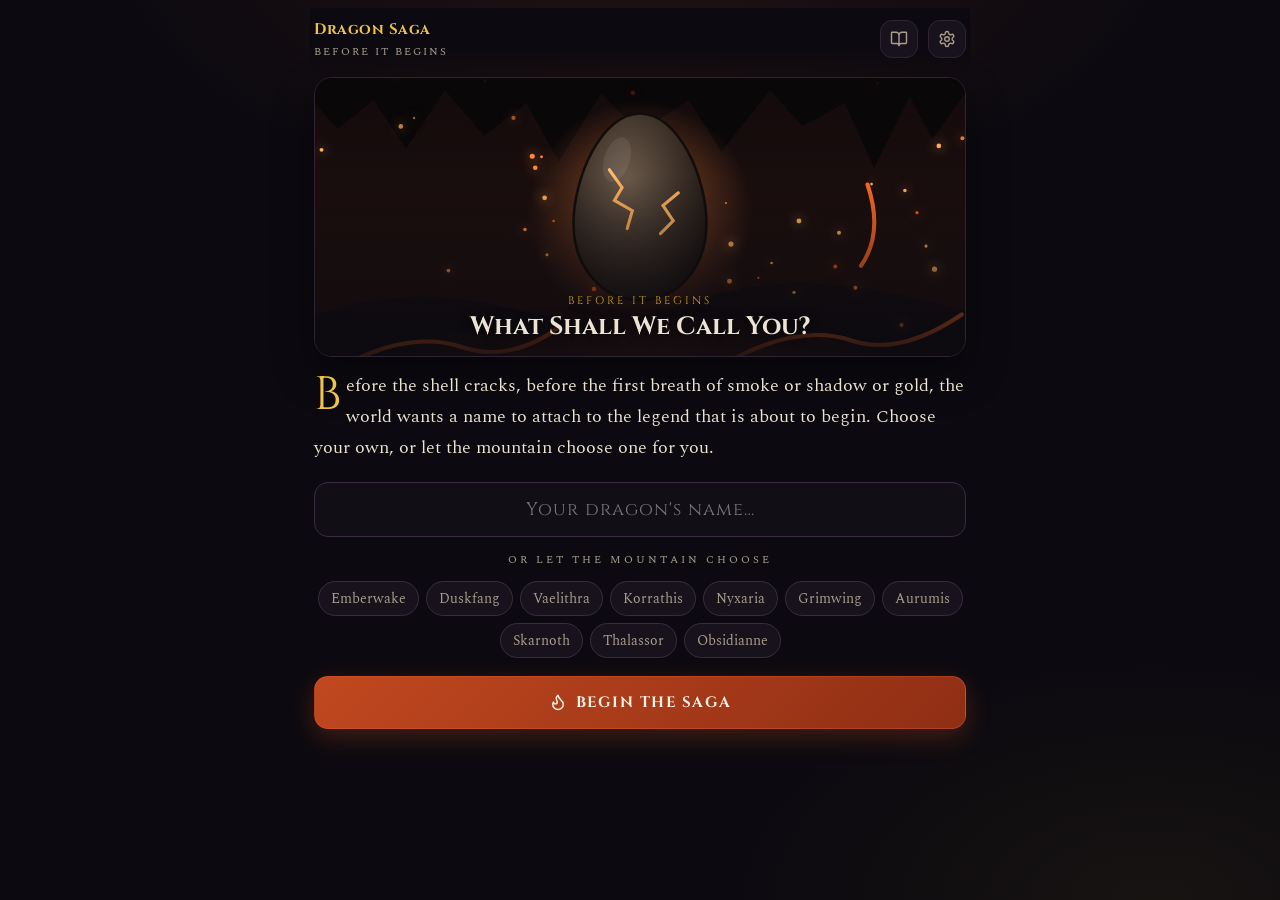
==== commit 4341ea76: "Remove sound entirely Drops the generated ambience and sound effects, the sound toggle in the top ba" ====
--- a/index.html
+++ b/index.html
@@ -1703,8 +1703,6 @@
   coins:'<circle cx="8" cy="8" r="6"/><path d="M18.09 10.37A6 6 0 1 1 10.34 18M7 6h1v4M16.71 13.88l.7.71-2.82 2.82"/>',
   skull:'<path d="m12.5 17-.5-1-.5 1h1z"/><path d="M15 22a1 1 0 0 0 1-1v-1a2 2 0 0 0 1.56-3.25 8 8 0 1 0-11.12 0A2 2 0 0 0 8 20v1a1 1 0 0 0 1 1z"/><circle cx="15" cy="12" r="1"/><circle cx="9" cy="12" r="1"/>',
   book:'<path d="M12 7v14M3 18a1 1 0 0 1-1-1V4a1 1 0 0 1 1-1h5a4 4 0 0 1 4 4 4 4 0 0 1 4-4h5a1 1 0 0 1 1 1v13a1 1 0 0 1-1 1h-6a3 3 0 0 0-3 3 3 3 0 0 0-3-3z"/>',
-  sound:'<path d="M11 4.7a.7.7 0 0 0-1.2-.5L6.4 7.6A1.4 1.4 0 0 1 5.4 8H3a1 1 0 0 0-1 1v6a1 1 0 0 0 1 1h2.4a1.4 1.4 0 0 1 1 .4l3.4 3.4a.7.7 0 0 0 1.2-.5z"/><path d="M16 9a5 5 0 0 1 0 6M19.36 18.36a9 9 0 0 0 0-12.73"/>',
-  mute:'<path d="M11 4.7a.7.7 0 0 0-1.2-.5L6.4 7.6A1.4 1.4 0 0 1 5.4 8H3a1 1 0 0 0-1 1v6a1 1 0 0 0 1 1h2.4a1.4 1.4 0 0 1 1 .4l3.4 3.4a.7.7 0 0 0 1.2-.5z"/><path d="m22 9-6 6M16 9l6 6"/>',
   gear:'<path d="M12.22 2h-.44a2 2 0 0 0-2 2v.18a2 2 0 0 1-1 1.73l-.43.25a2 2 0 0 1-2 0l-.15-.08a2 2 0 0 0-2.73.73l-.22.38a2 2 0 0 0 .73 2.73l.15.1a2 2 0 0 1 1 1.72v.51a2 2 0 0 1-1 1.74l-.15.09a2 2 0 0 0-.73 2.73l.22.38a2 2 0 0 0 2.73.73l.15-.08a2 2 0 0 1 2 0l.43.25a2 2 0 0 1 1 1.73V20a2 2 0 0 0 2 2h.44a2 2 0 0 0 2-2v-.18a2 2 0 0 1 1-1.73l.43-.25a2 2 0 0 1 2 0l.15.08a2 2 0 0 0 2.73-.73l.22-.39a2 2 0 0 0-.73-2.73l-.15-.08a2 2 0 0 1-1-1.74v-.5a2 2 0 0 1 1-1.74l.15-.09a2 2 0 0 0 .73-2.73l-.22-.38a2 2 0 0 0-2.73-.73l-.15.08a2 2 0 0 1-2 0l-.43-.25a2 2 0 0 1-1-1.73V4a2 2 0 0 0-2-2z"/><circle cx="12" cy="12" r="3"/>',
   rewind:'<path d="M3 12a9 9 0 1 0 9-9 9.75 9.75 0 0 0-6.74 2.74L3 8"/><path d="M3 3v5h5"/>',
   share:'<path d="M4 12v8a2 2 0 0 0 2 2h12a2 2 0 0 0 2-2v-8M16 6l-4-4-4 4M12 2v13"/>',
@@ -1880,10 +1878,6 @@
 const SCENE_FX = {
   cave:'embers', plains:'fireflies', warren:'smoke', peaks:'snow', lair:'glitter', road:'fireflies', town:'ash', foothills:'dust',
   tower:'motes', battle:'ash', citadel:'void', court:'dust', palace:'embers', throne:'dust', ashsky:'ash', night:'stars', dawn:'motes', sky:'snow'
-};
-const SCENE_AUDIO = {
-  cave:'cave', plains:'wind', warren:'fire', peaks:'wind', lair:'cave', road:'wind', town:'fire', foothills:'wind',
-  tower:'magic', battle:'battle', citadel:'magic', court:'hall', palace:'hall', throne:'hall', ashsky:'fire', night:'wind', dawn:'magic', sky:'wind'
 };
 
 function sky(id, a, b, c){ return `<linearGradient id="${id}" x1="0" y1="0" x2="0" y2="1"><stop offset="0" stop-color="${a}"/><stop offset=".6" stop-color="${b}"/><stop offset="1" stop-color="${c}"/></linearGradient>`; }
@@ -2011,82 +2005,12 @@
 const CREATION = new Set(['1.1','1.1a','1.1b','1.1c','1.1d']);
 
 /* ── settings ── */
-const SETTINGS = (() => { try{ return Object.assign({sound:true, volume:.7, textSize:'m', reduce:false, hints:false, ledger:'open'}, JSON.parse(localStorage.getItem(SETTINGS_KEY)||'{}')); }catch(e){ return {sound:true, volume:.7, textSize:'m', reduce:false, hints:false, ledger:'open'}; } })();
+const SETTINGS = (() => { try{ return Object.assign({textSize:'m', reduce:false, hints:false, ledger:'open'}, JSON.parse(localStorage.getItem(SETTINGS_KEY)||'{}')); }catch(e){ return {textSize:'m', reduce:false, hints:false, ledger:'open'}; } })();
 function saveSettings(){ try{ localStorage.setItem(SETTINGS_KEY, JSON.stringify(SETTINGS)); }catch(e){} applySettings(); }
 function applySettings(){
   document.documentElement.style.setProperty('--fs', {s:'16px', m:'18px', l:'20.5px'}[SETTINGS.textSize] || '18px');
   document.body.classList.toggle('reduce', !!SETTINGS.reduce);
-  SND.setVolume();
-}
-
-/* ════════════ SOUND (generated, no files) ════════════ */
-const SND = {
-  ctx:null, master:null, noise:null, amb:null, ambType:null, timers:[],
-  init(){
-    if(this.ctx) { if(this.ctx.state === 'suspended') this.ctx.resume(); return; }
-    const AC = window.AudioContext || window.webkitAudioContext; if(!AC) return;
-    this.ctx = new AC();
-    this.master = this.ctx.createGain(); this.master.connect(this.ctx.destination);
-    this.setVolume();
-    const len = this.ctx.sampleRate * 3, buf = this.ctx.createBuffer(1, len, this.ctx.sampleRate), d = buf.getChannelData(0);
-    let last = 0; for(let i = 0; i < len; i++){ const w = Math.random()*2-1; last = (last + 0.02*w) / 1.02; d[i] = last * 3.5; }
-    this.noise = buf;
-    if(this.pending){ const t = this.pending; this.pending = null; this.ambience(t); }
-  },
-  setVolume(){ if(this.master) this.master.gain.setTargetAtTime(SETTINGS.sound ? SETTINGS.volume * 0.9 : 0, this.ctx.currentTime, 0.1); },
-  src(){ const s = this.ctx.createBufferSource(); s.buffer = this.noise; s.loop = true; return s; },
-  env(g, t0, a, peak, dec){ g.gain.setValueAtTime(0.0001, t0); g.gain.exponentialRampToValueAtTime(peak, t0 + a); g.gain.exponentialRampToValueAtTime(0.0001, t0 + a + dec); },
-  tone(freq, type, peak, dec, delay = 0, slideTo){
-    if(!this.ctx) return; const t = this.ctx.currentTime + delay, o = this.ctx.createOscillator(), g = this.ctx.createGain();
-    o.type = type; o.frequency.setValueAtTime(freq, t); if(slideTo) o.frequency.exponentialRampToValueAtTime(slideTo, t + dec);
-    this.env(g, t, 0.01, peak, dec); o.connect(g); g.connect(this.master); o.start(t); o.stop(t + dec + 0.05);
-  },
-  burst(freq, q, peak, dec, delay = 0, type = 'bandpass', sweepTo){
-    if(!this.ctx) return; const t = this.ctx.currentTime + delay, s = this.src(), f = this.ctx.createBiquadFilter(), g = this.ctx.createGain();
-    f.type = type; f.frequency.setValueAtTime(freq, t); f.Q.value = q; if(sweepTo) f.frequency.exponentialRampToValueAtTime(sweepTo, t + dec);
-    this.env(g, t, 0.01, peak, dec); s.connect(f); f.connect(g); g.connect(this.master); s.start(t, Math.random()*2); s.stop(t + dec + 0.05);
-  },
-  sfx(name){
-    if(!this.ctx || !SETTINGS.sound) return;
-    switch(name){
-      case 'choose': this.burst(700, 1.2, .18, .3, 0, 'bandpass', 2200); break;
-      case 'page': this.burst(2500, .8, .05, .12, 0, 'highpass'); break;
-      case 'coin': [1900, 2450, 3000, 2200].forEach((f, i) => this.tone(f, 'triangle', .09, .28, i*.07)); break;
-      case 'hurt': this.tone(95, 'sine', .55, .4, 0, 38); this.burst(260, .7, .4, .25, 0, 'lowpass'); break;
-      case 'heal': this.tone(392, 'sine', .12, .5, 0, 587); this.tone(587, 'sine', .08, .6, .12, 784); break;
-      case 'roar': {
-        const t = this.ctx.currentTime, o = this.ctx.createOscillator(), f = this.ctx.createBiquadFilter(), g = this.ctx.createGain();
-        o.type = 'sawtooth'; o.frequency.setValueAtTime(150, t); o.frequency.exponentialRampToValueAtTime(52, t + 1.1);
-        f.type = 'lowpass'; f.frequency.value = 650; this.env(g, t, .08, .22, 1.1);
-        o.connect(f); f.connect(g); g.connect(this.master); o.start(t); o.stop(t + 1.3);
-        this.burst(400, .6, .3, 1, 0, 'lowpass', 120); break; }
-      case 'gong': [98, 196, 293.7, 392, 523].forEach((f, i) => this.tone(f, 'sine', [.22,.12,.08,.05,.03][i], 3.2 - i*.3)); break;
-      case 'unlock': [660, 880, 1320].forEach((f, i) => this.tone(f, 'triangle', .1, .35, i*.09)); break;
-      case 'end': [196, 247, 294, 392].forEach((f, i) => this.tone(f, 'sine', .12, 2.6, i*.22)); break;
-    }
-  },
-  ambience(type){
-    if(!this.ctx){ this.pending = type; return; }
-    if(type === this.ambType) return; this.ambType = type;
-    const t = this.ctx.currentTime;
-    if(this.amb){ const old = this.amb; old.g.gain.setTargetAtTime(0.0001, t, .6); setTimeout(() => old.nodes.forEach(n => { try{ n.stop(); }catch(e){} }), 2500); }
-    this.timers.forEach(clearInterval); this.timers = [];
-    const g = this.ctx.createGain(); g.gain.setValueAtTime(0.0001, t); g.gain.setTargetAtTime(1, t, 1.2); g.connect(this.master);
-    const nodes = [];
-    const bed = (freq, ftype, level, q = .7) => { const s = this.src(), f = this.ctx.createBiquadFilter(), gg = this.ctx.createGain(); f.type = ftype; f.frequency.value = freq; f.Q.value = q; gg.gain.value = level; s.connect(f); f.connect(gg); gg.connect(g); s.start(t, Math.random()*2); nodes.push(s); return f; };
-    const drone = (freq, level) => { const o = this.ctx.createOscillator(), gg = this.ctx.createGain(); o.type = 'sine'; o.frequency.value = freq; gg.gain.value = level; o.connect(gg); gg.connect(g); o.start(t); nodes.push(o); };
-    const every = (ms, fn) => this.timers.push(setInterval(() => { if(SETTINGS.sound && document.visibilityState === 'visible') fn(); }, ms));
-    switch(type){
-      case 'cave': bed(170, 'lowpass', .34); drone(46, .05); every(2300, () => Math.random() < .6 && this.tone(900 + Math.random()*700, 'sine', .05, .22, 0, 500)); break;
-      case 'wind': { const f = bed(500, 'bandpass', .22, 1.4); const l = this.ctx.createOscillator(), lg = this.ctx.createGain(); l.frequency.value = .08; lg.gain.value = 280; l.connect(lg); lg.connect(f.frequency); l.start(t); nodes.push(l); break; }
-      case 'fire': bed(400, 'lowpass', .22); every(260, () => Math.random() < .5 && this.burst(2500 + Math.random()*3000, 3, .05 + Math.random()*.05, .05, 0, 'bandpass')); break;
-      case 'hall': bed(120, 'lowpass', .25); drone(55, .05); drone(82.4, .03); break;
-      case 'magic': bed(900, 'bandpass', .06, 2); drone(220, .025); drone(331, .018); every(1800, () => this.tone([880, 990, 1175, 1320][Math.floor(Math.random()*4)], 'sine', .03, 1.2)); break;
-      case 'battle': bed(140, 'lowpass', .34); every(1400, () => Math.random() < .55 && this.tone(62, 'sine', .3, .5, 0, 40)); break;
-    }
-    this.amb = { g, nodes };
-  }
-};
+}
 
 /* ════════════ PARTICLES ════════════ */
 const FX = {
@@ -2196,13 +2120,11 @@
   return `<div class="topbar">
     <div class="tb-name"><div class="tb-title">${state.dragonName ? esc(state.dragonName) : 'Dragon Saga'}</div><div class="tb-sub">${esc(sub)}</div></div>
     <button class="tbtn" onclick="openJournal()" aria-label="Journal">${icon('book')}</button>
-    <button class="tbtn ${SETTINGS.sound?'on':''}" onclick="toggleSound()" aria-label="Sound">${icon(SETTINGS.sound ? 'sound' : 'mute')}</button>
     <button class="tbtn" onclick="openSettings()" aria-label="Settings">${icon('gear')}</button>
   </div>`;
 }
 function banner(sceneKey, eyebrow, title, opts = {}){
   const fx = SCENE_FX[sceneKey] || 'dust';
-  SND.ambience(SCENE_AUDIO[sceneKey] || 'cave');
   return `<div class="banner ${opts.creation ? 'creation' : ''}">${sceneSVG(sceneKey)}<canvas data-fx="${fx}"></canvas>
     ${opts.dragon ? `<div class="hero-dragon" id="hero-dragon">${opts.dragon}</div>` : ''}
     <div class="shade"></div><div class="cap"><div class="eyebrow">${eyebrow}</div><h2 class="ntitle">${title}</h2></div></div>`;
@@ -2217,7 +2139,7 @@
     const t = toastQ.shift(); if(!t){ toastBusy = false; return; } toastBusy = true;
     const el = document.createElement('div'); el.className = 'toast';
     el.innerHTML = `<div class="t-ic">${icon(t.ic)}</div><div><b>${esc(t.title)}</b><small>${esc(t.sub)}</small></div>`;
-    document.body.appendChild(el); SND.sfx('unlock');
+    document.body.appendChild(el);
     setTimeout(() => { el.remove(); next(); }, 3000);
   };
   next();
@@ -2227,13 +2149,11 @@
 /* ════════════ FLOW ════════════ */
 const UI = { screen:null, preview:null, lastPointer:'mouse' };
 const TOUCH = () => UI.lastPointer === 'touch' || (window.matchMedia && matchMedia('(hover: none)').matches);
-document.addEventListener('pointerdown', (e) => { UI.lastPointer = e.pointerType || 'mouse'; SND.init(); }, true);
-document.addEventListener('keydown', () => SND.init(), {once:true});
+document.addEventListener('pointerdown', (e) => { UI.lastPointer = e.pointerType || 'mouse'; }, true);
 
 function choose(choice){
   if(isLocked(choice)) return;
   state.undo = JSON.stringify(Object.assign({}, state, {undo:null}));
-  SND.sfx('choose');
   applyChoiceCore(state, choice);
   saveGame();
   announce(checkAchievements(state));
@@ -2247,7 +2167,6 @@
   saveGame();
   const n = STORY.nodes[state.node];
   if(n && prev && n.chapterShort !== prev.chapterShort) showChapterCard(n, state.chapterHeal);
-  SND.sfx('page');
   render();
 }
 function rewind(){
@@ -2280,7 +2199,6 @@
     ${heal ? `<div class="heal">${icon('heart','sm')} Seasons pass. Your wounds close: +${heal} health.</div>` : ''}<div class="tap">Tap to continue</div>`;
   const close = () => { if(!el.isConnected) return; el.classList.add('out'); setTimeout(() => el.remove(), 450); };
   el.onclick = close; document.body.appendChild(el); setTimeout(close, SETTINGS.reduce ? 1400 : 3200);
-  SND.sfx('gong');
 }
 
 /* ════════════ RENDER ════════════ */
@@ -2309,7 +2227,6 @@
   const s = state, n = STORY.nodes[s.node];
   const where = s.node.startsWith('__ending_') ? 'Saga complete' : n ? `${n.chapterShort} · ${esc(resolveTitle(n))}` : '';
   const found = ENDING_ORDER.filter(k => META.endings[k]).length;
-  SND.ambience('cave');
   return `<div class="title-hero"><h1>Dragon Saga</h1><div class="sub">The Hoard Eternal</div></div>
     <div class="banner">${sceneSVG('cave')}<canvas data-fx="embers"></canvas><div class="hero-dragon" style="right:50%;transform:translateX(50%);width:70%">${dragonSVG(dragonLook(s))}</div></div>
     ${s.dragonName ? `<div class="continue-card"><div class="p">${dragonSVG(dragonLook(s), {still:true})}</div><div><b>${esc(s.dragonName)}</b><small>${where}</small><small>${s.wealth} gold · ${s.infamy} infamy · ${s.health} health</small></div></div>
@@ -2363,12 +2280,9 @@
 function outcomeEffects(impacts){
   const has = (k) => impacts.find(b => b.k === k);
   const v = $('vignette');
-  if(has('hurt')){ SND.sfx('hurt'); if(!SETTINGS.reduce){ v.classList.add('hit'); $('app').classList.add('shake'); setTimeout(() => { v.classList.remove('hit'); $('app').classList.remove('shake'); }, 450); } try{ navigator.vibrate && navigator.vibrate([30, 40, 60]); }catch(e){} }
-  else if(has('heal')) SND.sfx('heal');
+  if(has('hurt')){ if(!SETTINGS.reduce){ v.classList.add('hit'); $('app').classList.add('shake'); setTimeout(() => { v.classList.remove('hit'); $('app').classList.remove('shake'); }, 450); } try{ navigator.vibrate && navigator.vibrate([30, 40, 60]); }catch(e){} }
   const h = has('hoard');
-  if(h && h.v > 0){ setTimeout(() => SND.sfx('coin'), 200); if(!SETTINGS.reduce) flyCoins(Math.min(14, 3 + Math.round(h.v / 5))); }
-  const inf = has('infamy');
-  if(inf && inf.v >= 10) setTimeout(() => SND.sfx('roar'), 450);
+  if(h && h.v > 0){ if(!SETTINGS.reduce) flyCoins(Math.min(14, 3 + Math.round(h.v / 5))); }
 }
 function flyCoins(n){
   const target = document.querySelector('.hoard-svg'); if(!target) return;
@@ -2413,7 +2327,7 @@
     const first = recordEnding(key);
     state.endingFirst = first;
     saveGame();
-    setTimeout(() => { SND.sfx('end'); announce(checkAchievements(state, key)); }, 400);
+    setTimeout(() => announce(checkAchievements(state, key)), 400);
   }
   const found = ENDING_ORDER.filter(k => META.endings[k]).length;
   const early = key === 'fallenEarly';
@@ -2508,8 +2422,6 @@
   const seg = (key, opts) => `<div class="seg">${opts.map(([v, l]) => `<button class="${SETTINGS[key]===v?'on':''}" onclick="setSetting('${key}','${v}')">${l}</button>`).join('')}</div>`;
   const sw = (key) => `<button class="sw ${SETTINGS[key]?'on':''}" onclick="setSetting('${key}',${!SETTINGS[key]})" aria-label="${key}"></button>`;
   sheet('Settings', '', `
-    <div class="set-row"><div><b>Sound</b><small>Ambience and effects, generated live.</small></div>${sw('sound')}</div>
-    <div class="set-row"><div><b>Volume</b></div><input type="range" min="0" max="1" step="0.05" value="${SETTINGS.volume}" oninput="SETTINGS.volume=+this.value;saveSettings()"></div>
     <div class="set-row"><div><b>Text size</b></div>${seg('textSize', [['s','S'],['m','M'],['l','L']])}</div>
     <div class="set-row"><div><b>Show stat hints</b><small>Reveal which way each choice pulls you. Spoils a little.</small></div>${sw('hints')}</div>
     <div class="set-row"><div><b>Reduce motion</b><small>No particles, shakes or animations.</small></div>${sw('reduce')}</div>
@@ -2518,8 +2430,7 @@
     <div class="btn-row"><button class="btn ghost" style="color:#d98a8a" onclick="resetProgress()">${icon('x')}Erase endings &amp; feats</button></div>
     <p class="progress-line" style="margin-top:18px">Dragon Saga 2.0 · works offline · your saga saves automatically</p>`);
 }
-function setSetting(k, v){ SETTINGS[k] = v; saveSettings(); if(k === 'sound'){ SND.init(); } openSettings(); if(k === 'hints' || k === 'reduce' || k === 'textSize') render(); }
-function toggleSound(){ SETTINGS.sound = !SETTINGS.sound; saveSettings(); SND.init(); render(); }
+function setSetting(k, v){ SETTINGS[k] = v; saveSettings(); openSettings(); if(k === 'hints' || k === 'reduce' || k === 'textSize') render(); }
 function resetProgress(){ if(!confirm('Erase all discovered endings and feats? Your current saga is kept.')) return; META = {endings:{}, ach:{}, runs:0}; saveMeta(); openSettings(); }
 
 /* ════════════ SHARE CARD ════════════ */
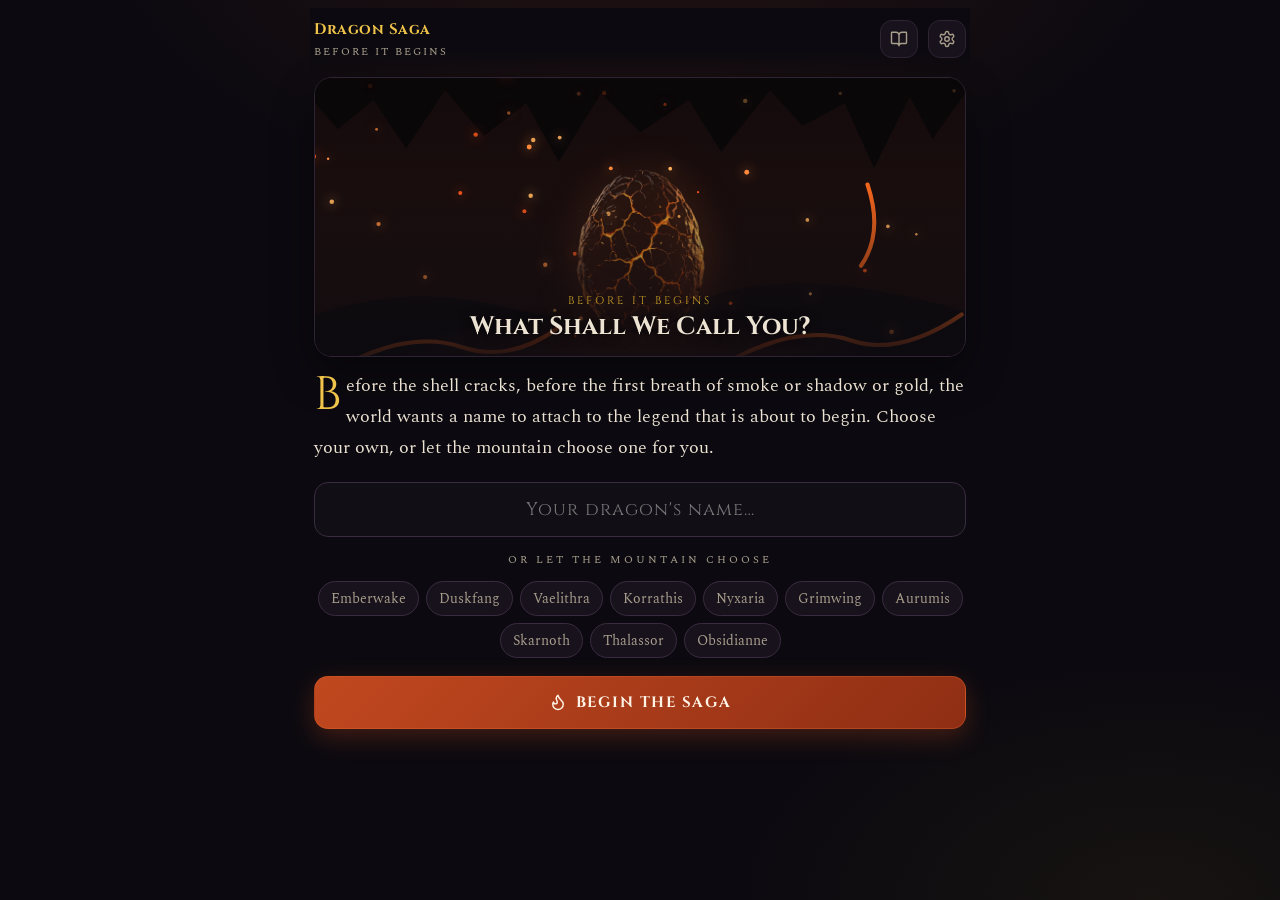
==== commit c6f2aceb: "Painted dragon, battle cutscenes and a real goblin storyline Art - 16 painted dragon portraits (colo" ====
--- a/index.html
+++ b/index.html
@@ -223,6 +223,74 @@
 @keyframes coin{to{transform:translate(var(--dx),var(--dy)) scale(.5);opacity:0}}
 .footer{display:flex;justify-content:center;margin-top:18px}
 .pv-bubble{position:fixed;right:12px;top:calc(62px + var(--safe-top));width:150px;height:126px;pointer-events:none;z-index:40;border-radius:22px;padding:6px;background:radial-gradient(circle at 50% 80%,#3a1a14,#120d10 70%);border:1px solid var(--gold-dim);box-shadow:0 16px 40px rgba(0,0,0,.7),0 0 30px rgba(228,104,47,.2);animation:fade .25s}
+
+
+/* ── painted dragon ── */
+.dragon-img{width:100%;height:100%;object-fit:contain;object-position:50% 100%;transform:scale(var(--sc,1));transform-origin:50% 100%;filter:drop-shadow(0 12px 18px rgba(0,0,0,.65));user-select:none;-webkit-user-drag:none;display:block}
+.dragon-img.egg{object-position:50% 70%;filter:drop-shadow(0 0 26px rgba(255,120,40,.55));animation:eggpulse 2.6s ease-in-out infinite;transform:scale(.72)}
+@keyframes eggpulse{50%{filter:drop-shadow(0 0 40px rgba(255,140,50,.85))}}
+.dragon-img.glow{animation:glowhide 3s ease-in-out infinite}
+@keyframes glowhide{0%,100%{filter:drop-shadow(0 12px 18px rgba(0,0,0,.65)) drop-shadow(0 0 6px rgba(127,232,255,.35))}50%{filter:drop-shadow(0 12px 18px rgba(0,0,0,.65)) drop-shadow(0 0 18px rgba(180,124,255,.7))}}
+.dragon-img.wounded{filter:drop-shadow(0 12px 18px rgba(0,0,0,.65)) drop-shadow(0 0 10px rgba(196,58,58,.6)) saturate(.8)}
+.banner .hero-dragon{display:flex;align-items:flex-end;justify-content:center}
+.banner.creation .hero-dragon{width:92%;max-width:520px;bottom:18px;height:86%}
+.banner:not(.creation) .hero-dragon{width:66%;right:0;bottom:4px}
+.medals{position:absolute;left:10px;bottom:10px;display:flex;gap:8px;z-index:3}
+.medal{width:34px;height:34px;border-radius:50%;overflow:hidden;border:2px solid var(--gold);box-shadow:0 4px 12px rgba(0,0,0,.6);background:#000;position:relative}
+.medal img{width:100%;height:100%;object-fit:cover;display:block}
+.medal.big{width:64px;height:64px;overflow:visible}
+.medal.big img{border-radius:50%}
+.medal.big span{position:absolute;left:50%;top:100%;transform:translateX(-50%);margin-top:3px;font-size:10px;letter-spacing:.5px;white-space:nowrap;color:var(--gold-hi);text-shadow:0 1px 4px #000}
+.banner.creation .medals{left:14px;bottom:auto;top:14px}
+.ledger .portrait{height:96px;position:relative}
+.ledger .portrait .medals{left:-4px;bottom:-6px;gap:3px}
+.ledger .portrait .medal{width:24px;height:24px;border-width:1.5px}
+.ledger.collapsed .portrait{height:48px}
+.continue-card .p{display:flex;align-items:flex-end}
+.pv-bubble .dragon-img{transform:none}
+.pv-bubble .medals{display:none}
+.your-dragon{display:flex;gap:14px;align-items:center;background:radial-gradient(ellipse at 30% 80%,#3a1a14,#17121c 70%);border:1px solid var(--line);border-radius:16px;padding:12px;margin-bottom:6px}
+.yd-img{width:46%;height:120px;flex-shrink:0}
+.yd-txt b{font-family:'Cinzel',serif;font-size:17px;color:var(--gold-hi);display:block}
+.yd-txt small{display:block;font-size:12.5px;color:var(--parchment-dim);margin:3px 0 10px}
+.yd-txt .medals{position:static}
+.yd-txt .medal.big{width:46px;height:46px;margin-bottom:16px}
+.end-portrait .dragon-img{transform:none}
+
+/* ── cutscenes ── */
+.cs{position:fixed;inset:0;z-index:400;background:#000;display:flex;align-items:center;justify-content:center;animation:fade .35s;cursor:pointer}
+.cs.cs-out{animation:fadeout .4s forwards}
+.cs-stage{position:relative;width:min(100vw,960px);aspect-ratio:16/10;max-height:100vh;overflow:hidden;background:#0c0a10}
+.cs-stage::before,.cs-stage::after{content:'';position:absolute;left:0;right:0;height:9%;background:#000;z-index:6}
+.cs-stage::before{top:0}.cs-stage::after{bottom:0}
+.cs-bg{position:absolute;inset:0}
+.cs-bg .scene-svg{width:100%;height:100%;display:block;filter:brightness(.8)}
+.cs-sun{position:absolute;inset:0;opacity:0;background:radial-gradient(ellipse at 85% 20%,rgba(255,230,160,.85),rgba(255,180,90,.35) 40%,rgba(255,160,80,0) 75%);mix-blend-mode:screen;z-index:2}
+.cs-hero{position:absolute;left:-1%;bottom:8%;width:50%;aspect-ratio:1000/780;z-index:3}
+.cs-hero .dragon-img{transform:none;object-fit:fill}
+.cs-hero .medals{display:none}
+.cs-enemy{position:absolute;right:0;bottom:8%;width:46%;height:70%;z-index:2;display:flex;align-items:flex-end;justify-content:center}
+.cs-enemy.army,.cs-enemy.guard{width:62%;height:56%;right:-4%}
+.cs-enemy.citadel{width:46%;height:84%}
+.cs-svg{width:100%;height:100%;display:block;filter:drop-shadow(0 10px 18px rgba(0,0,0,.7))}
+.cs-svg.sil{filter:drop-shadow(0 0 10px rgba(255,190,120,.18)) drop-shadow(0 10px 18px rgba(0,0,0,.8))}
+.cs-enemy-img{width:100%;height:100%;object-fit:contain;object-position:50% 100%;transform:scaleX(-1);filter:brightness(.6) saturate(.85) contrast(1.15) drop-shadow(0 0 14px rgba(255,60,40,.35))}
+.cs-enemy.infernus{width:52%;height:82%}
+.cs-enemy-img.infernus{filter:sepia(.45) brightness(.55) contrast(1.25) drop-shadow(0 0 18px rgba(255,140,40,.35))}
+.cs-glint{animation:glint 1.2s ease-in-out infinite}@keyframes glint{50%{opacity:.4}}
+.cs-fx{position:absolute;inset:0;width:100%;height:100%;z-index:4;pointer-events:none}
+.cs-flash{position:absolute;inset:0;background:#fff;opacity:0;z-index:5;pointer-events:none}
+.cs-cap{position:absolute;left:0;right:0;bottom:11%;z-index:7;text-align:center;padding:0 20px;pointer-events:none}
+.cs-cap span{display:inline-block;font-family:'Cinzel',serif;font-weight:700;font-size:clamp(16px,3.6vw,26px);letter-spacing:.5px;color:#fff3dc;text-shadow:0 2px 14px #000,0 0 30px rgba(0,0,0,.8);animation:capin .5s ease}
+@keyframes capin{from{opacity:0;transform:translateY(8px);letter-spacing:4px}}
+.cs-skip{position:fixed;top:calc(14px + var(--safe-top));right:14px;z-index:410;display:flex;align-items:center;gap:6px;padding:8px 14px;border-radius:99px;background:rgba(23,18,28,.75);border:1px solid var(--line);color:var(--parchment-dim);font-family:'Cinzel',serif;font-size:12px;letter-spacing:1.5px;text-transform:uppercase}
+.cs-ring{position:absolute;width:34%;aspect-ratio:1;transform:translate(-50%,-50%);border:2px solid;border-radius:50%;z-index:4;animation:ringspin 2.4s linear infinite,fade .5s;box-shadow:0 0 30px currentColor;opacity:.85}
+.cs-ring i{position:absolute;inset:14%;border:2px dashed;border-radius:50%;animation:ringspin 1.6s linear infinite reverse}
+@keyframes ringspin{to{transform:translate(-50%,-50%) rotate(360deg)}}
+.cs-ring i{animation-name:ringspin2}@keyframes ringspin2{to{transform:rotate(-360deg)}}
+.cs-gob{position:absolute;z-index:4;aspect-ratio:2/3}
+.cs-gob svg{width:100%;height:100%;display:block}
+@media (orientation:portrait){ .cs-stage{aspect-ratio:3/4;width:100vw;max-height:88vh} .cs-hero{width:92%;bottom:10%;left:-10%} .cs-enemy{width:64%;height:40%;bottom:auto;top:14%;right:-2%} .cs-enemy.army,.cs-enemy.guard{width:100%;height:30%;top:22%;right:-10%} .cs-enemy.citadel{width:70%;height:48%;top:10%} .cs-enemy.infernus{width:74%;height:44%;top:12%} .cs-cap{bottom:11%} }
 
 body.reduce *{animation:none!important;transition:none!important}
 body.reduce .reveal p,body.reduce .choice,body.reduce .chip{opacity:1}
@@ -1496,7 +1564,7 @@
 }
 
 /* ── Extra epilogue lines for the new threads ── */
-function expansionEpilogue(s){
+var expansionEpilogue = function(s){
   const out = [];
   const f = s.flags;
   if(f.snikkit === 'steward') out.push("Snikkit kept your ledgers for the rest of his long, nervous, magnificent life, and trained three apprentices to keep them after him. The last entry in his own hand reads, simply: GOLD (VARIOUS). LARGER.");
@@ -1515,7 +1583,134 @@
   if(f.aureliaTutor) out.push("Whatever else passed between you and Aurelia, you never forgot who taught you to read. The first book you ever finished on your own still sits at the top of your hoard, above the gold, where you can reach it.");
   if(f.interlude === 'sleep') out.push("The gold coin fused to your belly during the long winter sleep is still there, worn smooth now, the face on it long since rubbed away. You have never once considered removing it.");
   return out;
-}
+};
+
+/* =========================================================
+   GOBLIN ARC (v2.1)
+   Old Gnash and his warren get a real story: a troll under the
+   warren in Chapter One, and the ravine at war in Chapter Three.
+   ========================================================= */
+Object.assign(STORY.nodes, {
+  "1.3c": {
+    chapterShort:"Chapter One", chapter:"Chapter One — The Lone Wyrm", part:"Part III½",
+    title:"The Thing Under the Warren",
+    text: (s) => {
+      const ask = {
+        worship: "He does not ask, exactly. Priests do not ask gods for things; they pray, loudly, and then wait. He prays very loudly.",
+        fear: "He has come to beg, and he does it badly, as though begging is a muscle the warren has had to use far too often since you arrived.",
+        trust: "'I would not ask,' he says, very quietly, 'if there were anyone else left to ask.'"
+      }[s.flags.goblinAllies] || "";
+      return [
+        "Three nights later, the old chieftain comes up the ravine alone. By daylight you would have called him old; by torchlight, with ash rubbed into the scars of his face, he looks ancient. 'Gnash,' he says, by way of introduction — the first time he has offered you his name, and, you suspect, the first time in a long while he has offered it to anyone.",
+        "Something has broken into the lower warren from the old dwarven mine beneath it. The goblins call it the Grinder: a cave troll the size of a hut, grey as river stone, that heals faster than goblin spears can wound it. It has already eaten nine of them. It is working its way, tunnel by tunnel, toward the nurseries. " + ask,
+        "Behind him, at the mouth of the ravine, a hundred and fifty small faces are watching to see what kind of dragon you are going to be."
+      ];
+    },
+    choices: [
+      { label:"Go down into the tunnels and kill it yourself", flavor:"It is your mountain. Nothing eats anything here without your permission.",
+        stats:{axis1:-10, axis2:-6}, health:-10, infamy:6, next:"1.4a", setFlags:{goblinDeed:'slew'},
+        outcome:["The tunnels were dug for goblins, not dragons, and you fight the Grinder half-crouched, wings folded painfully tight, in a space where every swing of its stone club comes off the walls as well as off you. It hits like a falling cliff. You burn it; it heals. You burn it again; it heals slower. The third time, standing in the smoking dark with your own blood in your mouth, you do not stop burning until there is nothing left to heal.",
+        "When you finally crawl back out into the ravine, the whole warren is waiting, utterly silent. Then Gnash steps forward, pries one enormous blackened tooth from the ashes, and holds it up over his head, and the ravine erupts. They carry that tooth through the warren for a week. They are still, as far as you know, carrying it now."] },
+      { label:"Lure it up into the daylight", flavor:"Every goblin bedtime story agrees on one thing about trolls.",
+        stats:{axis2:10, axis3:4}, health:-3, next:"1.4a", setFlags:{goblinDeed:'sunlight'},
+        outcome:["You spend the night smashing open the old mine shaft where it meets the ravine, and the hour before dawn dragging a freshly killed goat back and forth across the tunnel mouth until the whole lower warren reeks of it. The Grinder comes, as trolls always come, nose-first and stupid with hunger, out into the grey half-light after the smell.",
+        "It is still roaring at you when the sun clears the ridge. The roar stops. Everything stops. Where a troll stood a heartbeat ago there is a statue of one, mid-lunge, mouth open, grey as the stone it came from. It stands at the mouth of the ravine to this day. The goblins hang laundry on it."] },
+      { label:"Teach the goblins to kill it themselves", flavor:"You will not always be here. They will need to know how.",
+        stats:{axis3:12, axis2:-4}, next:"1.4a", setFlags:{goblinDeed:'taught'},
+        outcome:["It takes three days. You teach them what fire does to a troll and what a troll does to fire, how to dig a pit it cannot climb out of, how to fight from tunnels too small for it to follow, how to make it chase the wrong noise. Gnash learns fastest of all. By the second day he is correcting your plans, and by the third he is usually right.",
+        "They lose two more goblins doing it. But they do it — with fire pots and pit stakes and a collapsing tunnel that drops half the mountain on the Grinder's head — and when it is done something in the warren has quietly changed. They stand a little straighter. They stop flinching at your shadow. Gnash starts calling the forty who fought 'the warband', and nobody, least of all you, argues."] },
+      { label:"Name your price first", flavor:"Protection has never once been free. Why should it start now?",
+        stats:{axis2:12, axis1:-4}, health:-8, wealth:25, infamy:4, next:"1.4a", setFlags:{goblinDeed:'paid'},
+        outcome:["You name a price: the warren's entire stash of silver, every coin they have hoarded against bad winters for three generations. Gnash looks at you for a long moment with an expression you cannot read. Then he nods, once, and goes to fetch it while the Grinder works its way another tunnel closer to the nurseries.",
+        "You kill it, in the end, efficiently and without much ceremony. The goblins are grateful. They are also, from that day on, very careful to keep a ledger — Gnash's own, in his own hand — of exactly what everything you have ever done for them has cost."] }
+    ]
+  },
+
+  "3.3c": {
+    chapterShort:"Chapter Three", chapter:"Chapter Three — The War of Mankind", part:"Part IV½",
+    title:"The Ravine Burns",
+    text: (s) => {
+      const deed = {
+        slew: "Gnash comes up the ravine at a dead run, the Grinder's blackened tooth bouncing on a cord around his neck.",
+        sunlight: "Gnash comes up the ravine at a dead run, past the troll statue at its mouth, still hung with the warren's laundry.",
+        taught: "Gnash's warband — sixty now, not forty — has already taken the high ledges over the ravine without being asked. Gnash himself comes up to you only to report, the way a captain reports to a general.",
+        paid: "Gnash comes up the ravine with a purse already in his hand. 'Same rate as last time,' he says flatly, and does not quite meet your eyes."
+      }[s.flags.goblinDeed] || "Gnash comes up the ravine at a dead run.";
+      return [
+        "Ostrovan's battalion does not come straight for your mountain. It comes, first, through the ravine — the only road wide enough for its wagons — and the warren sits squarely in its path. From the ridge you can see the vanguard already: three hundred soldiers with torches, moving the way soldiers move when they have been told to clear the approach and not to be particular about it.",
+        deed + " Behind him, below, the warren's cookfires are going out one by one as mothers snatch children indoors. There is very little time, and there are several ways to spend it."
+      ];
+    },
+    choices: [
+      { label:"Drop into the ravine and hold the warren", flavor:"Let the whole army learn, right here, what this mountain protects.",
+        stats:{axis2:-10, axis1:-4}, health:-10, infamy:6, next:"3.4", setFlags:{warren:'defended'},
+        outcome:["You land in the ravine between the vanguard and the warren hard enough to crack the road, and breathe fire along its whole width. The front ranks break. The ranks behind them break faster. By the time their officers have stopped screaming orders, the vanguard is a smoking mile back down the road and the warren is still standing behind you, every cookfire relit.",
+        "It costs you the element of surprise: Ostrovan now knows exactly where you are, and exactly how angry you get. You find you do not mind. The goblins carve that night into the wall of their great hall within the month. In the carving you are, inevitably, somewhat larger than life."] },
+      { label:"Carry them into your mountain's tunnels", flavor:"Let the soldiers find nothing but an empty ravine.",
+        stats:{axis3:8, axis2:-4}, next:"3.4", setFlags:{warren:'sheltered'},
+        outcome:["You clear the old collapsed passage between your lair and the ravine in a single furious hour, and the entire warren moves into your mountain overnight: a hundred and fifty goblins, their cookpots, their goats, their grandmothers, their opinions. The vanguard finds an empty ravine and burns it out of spite. It does not matter. Nobody was home.",
+        "Your mountain is considerably noisier now, and smells considerably more of goat. The goblins are grateful, and loud about it, and everywhere. You tell yourself it is temporary. Nobody, least of all the goblins, believes you."] },
+      { label:"Let it burn, and hit their flank while they're busy", flavor:"An army burning a village is an army not watching its sides.",
+        stats:{axis1:-8, axis2:10}, wealth:15, infamy:8, next:"3.4", setFlags:{warren:'lost'},
+        outcome:["You watch from the ridge while the vanguard pours into the warren with its torches, and you wait until every soldier in it is busy, and then you fall on its flank and its supply wagons like the end of the world. It works perfectly. The vanguard is shattered, its wagons are yours, and Ostrovan's whole battalion loses a day it cannot afford.",
+        "Most of the goblins got out in time. Not all of them. You do not look at Gnash's face afterwards, and he, very carefully, does not look at yours. When the smoke clears, the warren has simply gone — east, the scouts say, somewhere far from any mountain with a dragon on it."] },
+      { label:"Let Gnash's warband hold the ravine", flavor:"You taught them how. Now let them show you.",
+        requires:(s) => s.flags.goblinDeed === 'taught', lockHint:"Requires a warband you trained yourself",
+        stats:{axis3:6, axis2:-6}, infamy:4, next:"3.4", setFlags:{warren:'held'},
+        outcome:["You stay on the ridge, and you watch. The warband lets the vanguard into the ravine's narrowest bend and then closes it like a fist: fire pots from the ledges, a tunnel collapsing behind the rear ranks, pit stakes where the road had looked solid, sixty goblins who know every rock of this ravine fighting three hundred men who know none of it. You make exactly one pass at the end, to finish it. You barely need to.",
+        "When it is over, Gnash climbs the ridge to you, blood on his spear, and bows. Not the way he bowed the first day you met him — forehead in the dirt, terrified — but the way one commander bows to another. You find, somewhat to your surprise, that you return it."] }
+    ]
+  }
+});
+
+(function spliceGoblins(){
+  const N = STORY.nodes;
+  N["1.3c"].chapter = N["1.3b"].chapter; N["3.3c"].chapter = N["3.3"].chapter;
+  N["1.3b"].choices.forEach(c => { c.next = "1.3c"; });
+  N["3.3"].choices.forEach(c => { c.next = "3.3c"; });
+  // The battalion scene: the goblins' situation now depends on what happened in the ravine
+  const origText = N["3.4"].text;
+  N["3.4"].text = (s) => {
+    if(!s.flags.warren) return origText(s);
+    const keep = state.flags.goblinAllies; state.flags.goblinAllies = undefined;
+    let t; try{ t = origText(s); } finally { state.flags.goblinAllies = keep; }
+    const line = {
+      defended: " In the ravine behind you, the warren you held relights its cookfires one by one, and its goblins climb up onto the ledges to watch the rest of the army come.",
+      sheltered: " Somewhere in the tunnels beneath your feet, a hundred and fifty goblins are listening very hard and pretending not to be frightened.",
+      lost: " Below, where the warren stood, nothing moves but smoke.",
+      held: " On the ledges over the ravine, Gnash's warband has already taken up position again, without being asked."
+    }[s.flags.warren];
+    t = t.slice(); t[0] = t[0] + line; return t;
+  };
+  const rally = N["3.4"].choices[1];
+  rally.requires = (s) => s.flags.warren !== 'lost';
+  rally.lockHint = "The warren burned. The goblins will not answer.";
+  const origOut = rally.outcome;
+  rally.outcome = (s) => {
+    const base = typeof origOut === 'function' ? origOut(s) : origOut;
+    const extra = {
+      held: "Gnash's warband leads the charge, and the rest of the mountain's tribes follow it without question: they have seen what it did in the ravine.",
+      defended: "They come in greater numbers than you knew the mountain held. Every goblin in the warren you held remembers exactly who stood in front of it.",
+      sheltered: "The goblins who have been living in your tunnels pour out of them by the hundred, eager, at long last, to pay their rent."
+    }[s.flags.warren];
+    return extra ? base.concat([extra]) : base;
+  };
+})();
+
+const _expansionEpilogueV2 = expansionEpilogue;
+expansionEpilogue = function(s){
+  const out = _expansionEpilogueV2(s), f = s.flags;
+  const w = {
+    held: "Gnash's warband became the first goblin regiment in history to march under a realm's banner. It still carries a dragon on its standard, and still, by long tradition, salutes every shadow that crosses the ravine.",
+    defended: "In the goblins' great hall, rebuilt on the same spot, the carving of the night you dropped into the ravine has been retouched by every generation since. Each version makes you a little larger.",
+    sheltered: "Goblins still live in the lower halls of your mountain. They were only ever meant to stay until the war was over. Nobody has mentioned this in a very long time.",
+    lost: "The ravine where the warren stood is still blackened, and nothing grows there. Far to the east, a goblin tribe teaches its children one rule above all others: never trust a dragon that offers to help."
+  }[f.warren];
+  if(w) out.unshift(w);
+  if(f.goblinDeed === 'sunlight') out.push("The Grinder still stands at the mouth of the ravine, turned to stone mid-roar. The laundry on its arms is changed every washday.");
+  if(f.goblinDeed === 'paid') out.push("Gnash's ledger of debts outlived him. The last page is a single line in his shaky old hand: PAID IN FULL. You have never found out which of you he meant.");
+  return out;
+};
 /* ============ GAME STATE & CORE RULES ============
    Pure game logic: no DOM. The UI layer below calls into this. */
 
@@ -1661,6 +1856,8 @@
   { id:'hatch',    icon:'egg',     title:'First Breath',            desc:'Break out of the egg.',                         test:(s) => !!s.flags.element },
   { id:'vexar',    icon:'sword',   title:'Sibling Rivalry, Settled', desc:'Defeat Vexar in the rematch.',                 test:(s) => s.flags.vexarOutcome === 'victory' },
   { id:'religion', icon:'flame',   title:'Accidental Religion',      desc:'Let the goblins worship you.',                 test:(s) => s.flags.goblinAllies === 'worship' },
+  { id:'sunrise',  icon:'star',    title:'Sunrise Statue',           desc:'Turn a troll to stone with nothing but patience.', test:(s) => s.flags.goblinDeed === 'sunlight' },
+  { id:'general',  icon:'goblin',  title:'Goblin General',           desc:'Let the warband you trained hold the ravine.',  test:(s) => s.flags.warren === 'held' },
   { id:'steward',  icon:'coins',   title:'Fiscal Responsibility',    desc:'Hire a goblin to count your gold.',            test:(s) => s.flags.snikkit === 'steward' },
   { id:'cowrite',  icon:'lute',    title:'Of Considerable Size',     desc:'Co-write the most famous song in the realm.',  test:(s) => s.flags.bard === 'cowrite' },
   { id:'locked',   icon:'key',     title:'Born For This',            desc:'Take a choice only your kind of dragon could.', test:(s) => (s.lockedTaken||0) > 0 },
@@ -1868,7 +2065,7 @@
 /* ── Scene backdrops ── */
 const SCENE_OF = {
   "1.1":"cave","1.1a":"cave","1.1b":"cave","1.1c":"cave","1.1d":"cave","1.1e":"cave","1.1f":"cave",
-  "1.2":"plains","1.3":"warren","1.3b":"warren","1.4a":"peaks","1.4":"peaks",
+  "1.2":"plains","1.3":"warren","1.3b":"warren","1.3c":"warren","3.3c":"warren","1.4a":"peaks","1.4":"peaks",
   "2.1":"lair","2.1b":"lair","2.2":"road","2.3":"town","2.3b":"road","2.4a":"lair","2.4":"lair",
   "3.1":"foothills","3.1b":"foothills","3.2a":"cave","3.2":"cave","3.3a":"tower","3.3":"tower",
   "3.4":"battle","3.4b":"tower","3.4c":"lair","3.5":"peaks","3.6":"peaks",
@@ -1980,8 +2177,10 @@
 const CAST = [
   { id:'vexar',   name:'Vexar',             icon:'dragon', at:'1.1e', desc:'Your brother. Hatched first, and has never once let you forget it.',
     status:(s) => ({victory:'Beaten, fairly, at last.', draw:'Still undecided. Possibly forever.', defeat:'Still the stronger. For now.'})[s.flags.vexarOutcome] || (s.flags.metVexar ? 'Out there somewhere, keeping score.' : '') },
-  { id:'chief',   name:'The Goblin Chieftain', icon:'goblin', at:'1.3', desc:'Scarred, wiry, and the bravest coward in the ravine.',
+  { id:'chief',   name:'Old Gnash',         icon:'goblin', at:'1.3', desc:'Goblin chieftain. More scars than teeth. The bravest coward in the ravine.',
     status:(s) => ({worship:'Now high priest of a faith he did not plan.', fear:'Mines gold for you. Does not sleep well.', trust:'A good neighbour, against all odds.'})[s.flags.goblinAllies] || '' },
+  { id:'grinder', name:'The Grinder',       icon:'skull',  at:'1.3c', desc:'A cave troll the size of a hut, grey as river stone.',
+    status:(s) => ({slew:'Burned to ash. Its tooth is a goblin relic.', sunlight:'A statue at the ravine mouth. Laundry included.', taught:'Killed by the goblins you trained.', paid:'Dead. The goblins paid for it.'})[s.flags.goblinDeed] || '' },
   { id:'infernus',name:'Infernus',          icon:'flame',  at:'1.4a', desc:'The elder wyrm who owned your mountain first.', status:() => 'Gone. The mountain is yours.' },
   { id:'snikkit', name:'Snikkit',           icon:'scroll', at:'2.1b', desc:'Goblin envoy. The only one in the warren who can count.',
     status:(s) => ({steward:'Steward of your hoard. Three colours of chalk.', herald:'Your herald. Prone to exaggeration.', scholar:'Bookish, curious, and usually right.', eaten:'Delicious. Deeply missed by the ledgers.'})[s.flags.snikkit] || '' },
@@ -1997,6 +2196,360 @@
   { id:'emperor', name:'The Emperor',       icon:'laurel', at:'4.2a', desc:'Crowned ruler of the realm. Gout. Ceremony. Regret.', status:() => '' },
   { id:'vaneth',  name:'Dame Vaneth',       icon:'helm',   at:'5.1a', desc:'Captain of the Royal Guard. Rehearsed her speech in a mirror.', status:() => '' }
 ];
+
+/* ── Painted dragon (v2.1): your choices pick from 16 painted portraits ── */
+function dragonArt(look, size = 'full', opts = {}){
+  if(!look.hatched) return `<img class="dragon-img egg" src="art/egg.webp" alt="" draggable="false">`;
+  const horns = look.horns || 'none';
+  const sc = opts.fixedScale || [.8, .8, .87, .94, 1, 1, 1][look.stage] || 1;
+  const cls = ['dragon-img', look.texture === 'strange' ? 'glow' : '', look.health < 30 ? 'wounded' : ''].join(' ');
+  return `<img class="${cls}" style="--sc:${sc}" src="art/d-${look.color}-${horns}${size === 'sm' ? '-sm' : ''}.webp" alt="" draggable="false">`;
+}
+const HIDE_NAME = { armored:'Armoured scales', ridged:'Ridged plates', leathery:'Leathery hide', strange:'Glowing hide' };
+const TAIL_NAME = { club:'Club tail', whip:'Whip tail', venom:'Venom barb', fin:'Fin tail' };
+function medals(look, big){
+  const m = [];
+  if(look.texture) m.push(`<div class="medal ${big ? 'big' : ''}" title="${HIDE_NAME[look.texture]}"><img src="art/hide-${look.texture}.webp" alt="">${big ? `<span>${HIDE_NAME[look.texture]}</span>` : ''}</div>`);
+  if(look.tail) m.push(`<div class="medal ${big ? 'big' : ''}" title="${TAIL_NAME[look.tail]}"><img src="art/tail-${look.tail}.webp" alt="">${big ? `<span>${TAIL_NAME[look.tail]}</span>` : ''}</div>`);
+  return m.length ? `<div class="medals">${m.join('')}</div>` : '';
+}
+function heroArt(look){ return dragonArt(look, 'full') + medals(look, true); }
+function preloadArt(srcs){ srcs.forEach(s => { const i = new Image(); i.src = s; }); }
+/* ============ CUTSCENES ============
+   Short, skippable battle scenes. They play after you choose, before the
+   aftermath text, using your own painted dragon and the scene's backdrop. */
+
+const ENEMY_SVG = {
+  troll: `<svg viewBox="0 0 220 230" class="cs-svg sil"><defs><linearGradient id="trg" x1="1" y1="0" x2="0" y2="1"><stop offset="0" stop-color="#3a4234"/><stop offset=".5" stop-color="#191d16"/><stop offset="1" stop-color="#0b0d0a"/></linearGradient></defs>
+    <g stroke="#a9b893" stroke-opacity=".45" stroke-width="2.2" stroke-linejoin="round">
+    <path d="M160 226 L156 182 C 186 164 198 120 182 86 C 168 58 136 44 108 50 C 90 54 76 66 70 82 L56 84 C 44 86 40 98 46 104 L58 108 C 56 120 62 132 72 138 L66 176 C 62 196 52 210 44 226 L70 226 L84 188 L100 160 L118 164 L126 226Z" fill="url(#trg)"/>
+    <path d="M78 116 C 52 128 36 150 32 178 L48 182 C 52 162 64 146 84 138Z" fill="#141812"/>
+    <path d="M36 186 L14 54 L30 50 L52 182Z" fill="#1d1712"/><path d="M8 66 C 4 44 18 30 30 34 C 42 38 44 54 36 66 C 28 74 14 76 8 66Z" fill="#241c16"/>
+    <path d="M150 120 C 172 130 186 150 186 176 L170 178 C 168 160 160 146 144 138Z" fill="#141812"/></g>
+    <circle cx="70" cy="92" r="3.6" fill="#ffd04a" class="cs-glint"/><circle cx="84" cy="90" r="3.6" fill="#ffd04a" class="cs-glint"/>
+    <path d="M58 106 L64 112 L68 106 L72 112 L76 106" stroke="#cfd4c0" stroke-width="2" fill="none"/></svg>`,
+  knight: `<svg viewBox="0 0 200 220" class="cs-svg sil"><defs><linearGradient id="kng" x1="1" y1="0" x2="0" y2="1"><stop offset="0" stop-color="#5a6372"/><stop offset=".45" stop-color="#1c2029"/><stop offset="1" stop-color="#0c0e13"/></linearGradient></defs>
+    <g stroke="#dfe7f3" stroke-opacity=".55" stroke-width="2" stroke-linejoin="round" fill="url(#kng)">
+    <path d="M82 216 L86 156 L76 110 C 74 90 86 80 100 80 C 116 80 126 90 124 110 L114 156 L118 216 L104 216 L100 168 L96 216Z"/>
+    <path d="M88 62 C 88 44 112 44 112 62 L112 82 L88 82Z"/>
+    <path d="M52 100 C 52 128 62 144 76 152 C 90 144 98 128 98 100Z"/></g>
+    <path d="M100 46 C 108 28 128 26 134 36 C 122 36 114 40 106 50" fill="#6b1416"/>
+    <path d="M92 66 H108" stroke="#ffcf6a" stroke-width="2" opacity=".8"/>
+    <path d="M75 108 V140 M64 120 H86" stroke="#c9a227" stroke-width="3.4" opacity=".85"/>
+    <path d="M126 106 L174 22" stroke="#f4f8ff" stroke-width="5" stroke-linecap="round" class="cs-glint" style="filter:drop-shadow(0 0 6px #cfe2ff)"/><path d="M118 114 L136 96" stroke="#c9a227" stroke-width="6" stroke-linecap="round"/></svg>`,
+  army: `<svg viewBox="0 0 400 200" class="cs-svg" preserveAspectRatio="xMidYMax meet">
+    ${[0,1,2].map(r => `<g transform="translate(${r*14} ${r*-18})" opacity="${1 - r*.25}">${Array.from({length:14}, (_, i) => `<g transform="translate(${60 + i*24} 170)"><path d="M-6 30 L-6 4 Q0 -6 6 4 L6 30Z" fill="#1a1418"/><circle cy="-4" r="6" fill="#2a2228"/><path d="M8 32 L8 -40" stroke="#5a4d52" stroke-width="2"/><path d="M8 -40 l-3 8 h6z" fill="#cfd4dc"/></g>`).join('')}</g>`).join('')}
+    <g transform="translate(330 120)"><path d="M-30 50 L30 50 L20 30 L-20 30Z" fill="#3a2a1e"/><path d="M0 30 L-36 -30" stroke="#4a3626" stroke-width="6"/><circle cx="-36" cy="-30" r="8" fill="#ff8a3d" class="cs-glint"/></g>
+    <g transform="translate(90 90)"><path d="M0 70 V0" stroke="#3a2a1e" stroke-width="3"/><path d="M0 0 h34 l-8 8 l8 8 h-34z" fill="#8a1f24"/></g>
+    <g transform="translate(250 80)"><path d="M0 80 V0" stroke="#3a2a1e" stroke-width="3"/><path d="M0 0 h34 l-8 8 l8 8 h-34z" fill="#2a4a8a"/></g></svg>`,
+  citadel: `<svg viewBox="0 0 300 260" class="cs-svg" preserveAspectRatio="xMidYMax meet">
+    <path d="M40 260 V150 L50 120 L60 150 V160 H100 V90 L112 40 L124 90 V160 H150 V70 L165 10 L180 70 V160 H206 V120 L216 96 L226 120 V260Z" fill="#07050a" stroke="#3a2350" stroke-width="2"/>
+    <circle cx="165" cy="40" r="4" fill="#b07cff" class="cs-glint"/><circle cx="112" cy="70" r="3" fill="#b07cff" class="cs-glint"/>
+    <g class="cs-wards" fill="none" stroke="#b07cff" stroke-width="2"><ellipse cx="135" cy="150" rx="120" ry="100" opacity=".5"/><ellipse cx="135" cy="150" rx="140" ry="118" opacity=".3"/><ellipse cx="135" cy="150" rx="100" ry="82" opacity=".6"/></g></svg>`,
+  guard: `<svg viewBox="0 0 400 200" class="cs-svg" preserveAspectRatio="xMidYMax meet">
+    ${Array.from({length:9}, (_, i) => `<g transform="translate(${70 + i*32} ${150 - (i%2)*6})"><path d="M-9 50 L-9 10 Q0 -2 9 10 L9 50Z" fill="#11141b" stroke="#c9d2e0" stroke-opacity=".45" stroke-width="1.5"/><path d="M-7 4 Q0 -12 7 4Z" fill="#1c212b" stroke="#c9d2e0" stroke-opacity=".45"/><path d="M-18 18 h22 M-18 14 v8" stroke="#6b5a3a" stroke-width="3"/></g>`).join('')}
+    <g transform="translate(200 120)"><path d="M-12 80 L-12 20 Q0 4 12 20 L12 80Z" fill="#1a1e27" stroke="#e8eef8" stroke-opacity=".6" stroke-width="2"/><path d="M-9 12 Q0 -8 9 12Z" fill="#1a1e27" stroke="#e8eef8" stroke-opacity=".6" stroke-width="2"/><path d="M0 -6 C 6 -16 16 -16 20 -10" stroke="#c9302c" stroke-width="4" fill="none"/>
+    <path d="M14 30 L40 -20" stroke="#f4f6fa" stroke-width="4" stroke-linecap="round" class="cs-glint"/></g></svg>`
+};
+
+/* Which battles have a cutscene, and what each choice looks like.
+   act names map to the routines in runAct() below. */
+const CUTSCENES = {
+  "1.1f": { enemy:'vexar', scene:'cave', lose:true, acts:[
+    ['clash', ["Vexar lunges.", "Pride meets a bigger brother."]],
+    ['feint', ["You dart left. He was waiting there.", "Close. Not close enough."]],
+    ['retreat', ["You lower your head.", "Live now. Grow. Come back."]] ] },
+  "1.3c": { enemy:'troll', scene:'warren', acts:[
+    ['clash', ["The Grinder fills the tunnel.", "Fire. Again. And again."]],
+    ['sunlight', ["It follows the smell of goat into the grey dawn.", "Then the sun clears the ridge."]],
+    ['horde', ["Fire pots. Pit stakes. Forty goblins.", "The warband is born."]],
+    ['clash', ["Paid in silver.", "Delivered in fire."]] ] },
+  "1.4": { enemy:'infernus', scene:'peaks', acts:[
+    ['fire', ["Infernus rises to meet you.", "Fire answers fire."]],
+    ['rockslide', ["You lead him under the overhang.", "The mountain does the rest."]],
+    null,
+    ['soar', ["Higher. Then higher still.", "He cannot follow where you go."]] ] },
+  "3.2": { enemy:'knight', scene:'cave', acts:[
+    ['duel', ["Sir Galahad raises his blade.", "Steel against scale."]],
+    ['rockslide', ["You strike the ceiling, not the knight.", "Stone falls like judgement."]],
+    null ] },
+  "3.3c": { enemy:'army', scene:'warren', acts:[
+    ['fire', ["You land between the torches and the warren.", "The vanguard breaks."]],
+    null,
+    ['flank', ["While the warren burns, you strike.", "Their flank never sees you coming."]],
+    ['horde', ["The warband closes the ravine like a fist.", "You barely need to help."]] ] },
+  "3.4": { enemy:'army', scene:'battle', acts:[
+    ['strafe', ["Above the battalion, out of reach of their spears.", "The supply lines burn."]],
+    ['horde', ["The mountain's tribes answer your call.", "The battalion breaks against them."]],
+    ['magic', ["A whisper in every soldier's ear.", "They turn on each other."]] ] },
+  "3.6": { enemy:'vexar', scene:'peaks', result:true, acts:[
+    ['clash', ["No more posturing.", "Two siblings, one sky."]],
+    ['feint', ["You remember the hitch in his wing.", "Everything you have learned, at once."]],
+    ['power', ["You simply rise to your full height.", "And let him see what you have become."]] ] },
+  "4.1": { enemy:'citadel', scene:'citadel', acts:[
+    ['fire', ["Two hundred years of wards.", "Raw fire and fury against all of them."]],
+    ['shadow', ["Through the old passages, unseen.", "You strike from within."]],
+    ['magic', ["Controlled. Precise. Relentless.", "The wards begin to crack."]],
+    ['word', ["You draw breath, and say the word.", "The wards come apart like wet paper."]],
+    ['batter', ["Nobody thought to ward the gate", "against a very large tail."]],
+    ['phase', ["The wards taste you, and hesitate.", "You walk straight through."]] ] },
+  "5.1": { enemy:'guard', scene:'palace', acts:[
+    ['fire', ["The Royal Guard holds the gate.", "For a moment."]],
+    ['shadow', ["Beneath the palace, in the smugglers' dark.", "You surface behind them."]],
+    ['duel', ["Dame Vaneth steps forward alone.", "She is better than you expected."]],
+    ['dive', ["A season of storm-flying.", "One dive."]] ] }
+};
+
+const CS = { skip:false, running:false };
+const csWait = (ms) => new Promise(r => { const t0 = performance.now(); const tick = () => { if(CS.skip || performance.now() - t0 >= ms) r(); else requestAnimationFrame(tick); }; tick(); });
+
+function enemyHTML(kind){
+  if(kind === 'vexar' || kind === 'infernus'){
+    const col = kind === 'infernus' ? 'gold-bronze' : (state.flags.skinColor === 'obsidian' ? 'crimson' : 'obsidian');
+    const horns = kind === 'infernus' ? 'crown' : 'spike';
+    return `<img src="art/d-${col}-${horns}.webp" class="cs-enemy-img ${kind}" alt="">`;
+  }
+  return ENEMY_SVG[kind] || '';
+}
+
+function shouldPlayCutscene(nodeId, idx){
+  const c = CUTSCENES[nodeId];
+  return !!(c && c.acts[idx] && SETTINGS.cutscenes !== false && !SETTINGS.reduce);
+}
+
+async function playCutscene(nodeId, idx){
+  const def = CUTSCENES[nodeId], [act, lines] = def.acts[idx];
+  CS.skip = false; CS.running = true;
+  const look = dragonLook(state);
+  const el = document.createElement('div'); el.className = 'cs';
+  el.innerHTML = `<div class="cs-stage" id="cs-stage">
+      <div class="cs-bg">${sceneSVG(def.scene)}</div>
+      <div class="cs-sun"></div>
+      <div class="cs-enemy ${def.enemy}" id="cs-enemy">${enemyHTML(def.enemy)}</div>
+      <div class="cs-hero" id="cs-hero">${dragonArt(look, 'full')}</div>
+      <canvas class="cs-fx" id="cs-fx"></canvas>
+      <div class="cs-flash" id="cs-flash"></div>
+      <div class="cs-cap" id="cs-cap"></div>
+    </div>
+    <button class="cs-skip" id="cs-skip">Skip ${icon('arrow','sm')}</button>`;
+  document.body.appendChild(el);
+  el.addEventListener('click', () => { CS.skip = true; });
+  const stage = $('cs-stage'), hero = $('cs-hero'), enemy = $('cs-enemy'), flash = $('cs-flash'), cap = $('cs-cap');
+  const fx = new CSFX($('cs-fx'));
+  const anim = (node, frames, ms, easing = 'cubic-bezier(.3,.8,.3,1)') => CS.skip ? null : node.animate(frames, {duration: ms, easing, fill: 'forwards'});
+  const say = (txt) => { cap.innerHTML = `<span>${esc(txt)}</span>`; };
+  const boom = (strength = 1) => {
+    if(CS.skip) return;
+    flash.animate([{opacity: .85 * strength}, {opacity: 0}], {duration: 380, easing: 'ease-out'});
+    stage.animate([{transform:'translate(0,0)'}, {transform:`translate(${-10*strength}px,${6*strength}px)`}, {transform:`translate(${9*strength}px,${-5*strength}px)`}, {transform:`translate(${-4*strength}px,${2*strength}px)`}, {transform:'translate(0,0)'}], {duration: 420});
+    try{ navigator.vibrate && navigator.vibrate(40 * strength); }catch(e){}
+  };
+  // positions (fractions of the stage) for effects; measured once everyone is in place
+  const P = { mouth:[.55,.52], foe:[.78,.6] };
+  const measure = () => {
+    const sr = stage.getBoundingClientRect(), img = hero.querySelector('img');
+    { const r = hero.getBoundingClientRect(); P.mouth = [(r.left + r.width*.95 - sr.left)/sr.width, (r.top + r.height*.6 - sr.top)/sr.height]; }
+    const er = enemy.getBoundingClientRect(); P.foe = [(er.left + er.width*.5 - sr.left)/sr.width, (er.top + er.height*.55 - sr.top)/sr.height];
+  };
+
+  // ── entrance ──
+  anim(stage.querySelector('.cs-bg'), [{transform:'scale(1.15)'}, {transform:'scale(1.02)'}], 6000, 'linear');
+  anim(hero, [{transform:'translateX(-60%)', opacity:0}, {transform:'translateX(0)', opacity:1}], 700);
+  anim(enemy, [{transform:'translateX(40%)', opacity:0}, {transform:'translateX(0)', opacity:1}], 800);
+  say(lines[0]);
+  await csWait(1000);
+  measure();
+
+  // ── the act itself ──
+  switch(act){
+    case 'fire':
+      anim(hero, [{transform:'translateX(0) scale(1)'}, {transform:'translateX(4%) scale(1.04)'}], 300);
+      fx.fire(P.mouth, P.foe, 1300); await csWait(500); boom(.6);
+      anim(enemy, [{filter:'brightness(1)'}, {filter:'brightness(1.8) sepia(.8) saturate(3) hue-rotate(-20deg)'}, {filter:'brightness(.7)'}], 1000);
+      await csWait(500); say(lines[1]); await csWait(500);
+      anim(enemy, [{transform:'translateX(0)', opacity:1}, {transform:'translateX(14%)', opacity:.35}], 700); break;
+    case 'clash':
+      anim(hero, [{transform:'translateX(0)'}, {transform:'translateX(22%) scale(1.05)'}], 320, 'cubic-bezier(.6,0,.9,.4)');
+      anim(enemy, [{transform:'translateX(0)'}, {transform:'translateX(-10%)'}], 320, 'cubic-bezier(.6,0,.9,.4)');
+      await csWait(320); boom(1); fx.sparks([.62,.52], 60); await csWait(250);
+      fx.fire(P.mouth.map((v, i) => i ? v : v + .15), P.foe, 700);
+      say(lines[1]); await csWait(500);
+      if(def.lose){ anim(hero, [{transform:'translateX(22%)'}, {transform:'translateX(-18%) rotate(-6deg)'}], 600); boom(.7); }
+      else { anim(hero, [{transform:'translateX(22%)'}, {transform:'translateX(6%)'}], 500); anim(enemy, [{transform:'translateX(-10%)', opacity:1}, {transform:'translateX(16%)', opacity:.3}], 700); }
+      break;
+    case 'feint': case 'shadow':
+      fx.smoke([.3,.62], 40);
+      anim(hero, [{opacity:1, filter:'brightness(1)'}, {opacity:0, filter:'brightness(.1)'}], 500); await csWait(700);
+      say(lines[1]);
+      hero.style.left = '30%';
+      anim(hero, [{opacity:0, transform:'translateX(10%)'}, {opacity:1, transform:'translateX(0)'}], 250); await csWait(250);
+      fx.slash([.62,.3], [.9,.78]); boom(.8); fx.sparks([.76,.52], 40);
+      if(def.lose){ await csWait(300); anim(hero, [{transform:'translateX(0)'}, {transform:'translateX(-40%) rotate(-8deg)', opacity:.6}], 600); }
+      else anim(enemy, [{transform:'translateX(0) rotate(0)'}, {transform:'translateX(10%) rotate(6deg)', opacity:.4}], 700);
+      break;
+    case 'retreat':
+      anim(enemy, [{transform:'scale(1)'}, {transform:'scale(1.15)'}], 500); fx.fire([.72,.42], [.4,.55], 700, true); boom(.5);
+      await csWait(600); say(lines[1]);
+      anim(hero, [{transform:'translateX(0)', opacity:1}, {transform:'translateX(-70%)', opacity:0}], 900, 'ease-in'); break;
+    case 'rockslide':
+      fx.rocks([.6,.95], 1400); await csWait(500); boom(1); await csWait(400); boom(.7); say(lines[1]);
+      anim(enemy, [{filter:'brightness(1)', transform:'translateY(0)'}, {filter:'brightness(.35)', transform:'translateY(10%)', opacity:.5}], 900);
+      fx.smoke([.76,.8], 50); break;
+    case 'sunlight':
+      anim(stage.querySelector('.cs-sun'), [{opacity:0}, {opacity:1}], 1400, 'ease-in');
+      anim(enemy, [{transform:'translateX(0)'}, {transform:'translateX(-12%)'}], 900);
+      await csWait(1100); say(lines[1]);
+      anim(enemy, [{filter:'none'}, {filter:'grayscale(1) brightness(.9) contrast(1.3)'}], 700); boom(.4);
+      fx.sparks([.7,.5], 30, '#fff3c2'); break;
+    case 'horde':
+      spawnGoblins(stage, 16); await csWait(900); fx.pots([.2,.9], P.foe, 6); await csWait(600); boom(.7); say(lines[1]);
+      anim(enemy, [{transform:'translateX(0)', opacity:1}, {transform:'translateX(12%) rotate(5deg)', opacity:.35}], 900); break;
+    case 'magic':
+      ring(stage, P.foe, '#b07cff'); await csWait(500); fx.beam(P.mouth, P.foe, '#c69cff', 1100); await csWait(600);
+      anim(enemy, [{filter:'none'}, {filter:'hue-rotate(220deg) saturate(2) brightness(1.2)'}], 600); say(lines[1]);
+      fx.sparks(P.foe, 50, '#d9b8ff'); boom(.5); break;
+    case 'strafe':
+      anim(hero, [{transform:'translate(-40%,-30%) scale(.55)', opacity:1}, {transform:'translate(120%,-30%) scale(.55)', opacity:1}], 1800, 'ease-in-out');
+      fx.rain([.25,.95], [.35,.85], 1500); await csWait(700); boom(.6); await csWait(500); say(lines[1]); boom(.6); break;
+    case 'soar':
+      anim(hero, [{transform:'translate(0,0) scale(1)'}, {transform:'translate(10%,-48%) scale(.45)'}], 1400, 'ease-out');
+      anim(enemy, [{transform:'translate(0,0)'}, {transform:'translate(-6%,-18%)'}, {transform:'translate(4%,12%)', opacity:.45}], 2000, 'ease-in-out');
+      await csWait(1100); say(lines[1]); break;
+    case 'duel':
+      anim(hero, [{transform:'translateX(0)'}, {transform:'translateX(14%)'}], 300); await csWait(300); boom(.8); fx.sparks([.6,.5], 50, '#e8f0ff');
+      await csWait(400); flash.style.background = '#c43a3a'; boom(.6); await csWait(300); flash.style.background = '#fff';
+      say(lines[1]); fx.fire(P.mouth.map((v, i) => i ? v : v + .1), P.foe, 800);
+      anim(enemy, [{transform:'translateX(0)', opacity:1}, {transform:'translateX(14%) rotate(8deg)', opacity:.4}], 800); break;
+    case 'power':
+      anim(hero, [{transform:'scale(1)', filter:'drop-shadow(0 0 0 #ffcf6a)'}, {transform:'scale(1.12)', filter:'drop-shadow(0 0 26px #ffcf6a)'}], 1100);
+      fx.sparks([.35,.55], 70, '#ffe08a'); await csWait(900); say(lines[1]); boom(.5); break;
+    case 'word':
+      await csWait(300); boom(1.2);
+      stage.querySelectorAll('.cs-wards ellipse').forEach((e, i) => e.animate([{transform:'scale(1)', opacity:.6}, {transform:`scale(${1.3 + i*.2})`, opacity:0}], {duration:900, delay:i*120, fill:'forwards'}));
+      fx.sparks([.72,.55], 80, '#d9b8ff'); say(lines[1]); await csWait(600);
+      anim(enemy, [{filter:'none'}, {filter:'brightness(.5)'}], 600); break;
+    case 'batter':
+      for(let i = 0; i < 3 && !CS.skip; i++){
+        anim(hero, [{transform:'translateX(0)'}, {transform:'translateX(16%)'}, {transform:'translateX(0)'}], 380, 'ease-in-out');
+        await csWait(200); boom(.9); fx.rocks([.68,.82], 300, true); await csWait(260);
+      }
+      say(lines[1]); anim(enemy, [{transform:'translateY(0)'}, {transform:'translateY(6%)', filter:'brightness(.6)'}], 500); break;
+    case 'phase':
+      anim(hero, [{filter:'none', opacity:1}, {filter:'drop-shadow(0 0 16px #7fe8ff) brightness(1.3)', opacity:.7}], 600);
+      await csWait(500); anim(hero, [{transform:'translateX(0)'}, {transform:'translateX(38%)'}], 1300, 'ease-in-out');
+      stage.querySelectorAll('.cs-wards ellipse').forEach(e => e.animate([{opacity:.6}, {opacity:.1}, {opacity:.6}, {opacity:.15}], {duration:1300}));
+      await csWait(800); say(lines[1]); break;
+    case 'dive':
+      hero.style.opacity = 0; await csWait(150);
+      anim(hero, [{transform:'translate(-30%,-90%) rotate(30deg) scale(.7)', opacity:1}, {transform:'translate(35%,0) rotate(8deg) scale(1)', opacity:1}], 650, 'cubic-bezier(.7,0,1,.6)');
+      await csWait(650); boom(1.2); fx.sparks([.7,.7], 70); say(lines[1]);
+      anim(enemy, [{transform:'translateY(0)', opacity:1}, {transform:'translateY(10%)', opacity:.3}], 700); break;
+    case 'flank':
+      anim(hero, [{transform:'translate(-50%,8%) scale(.8)'}, {transform:'translate(70%,8%) scale(.8)'}], 1500, 'ease-in-out');
+      fx.fire([.2,.8], [.95,.86], 1300); await csWait(800); boom(.7); say(lines[1]); break;
+  }
+
+  // ── the rematch with Vexar ends the way the dice fell ──
+  if(def.result && !CS.skip){
+    await csWait(400);
+    const r = state.flags.vexarOutcome;
+    if(r === 'victory'){ say('Vexar yields.'); anim(enemy, [{transform:'translateX(0)', opacity:1}, {transform:'translateX(10%) translateY(8%) rotate(4deg)', opacity:.5}], 800); }
+    else if(r === 'defeat'){ say('Not yet. Not quite yet.'); anim(hero, [{transform:'translateX(0)'}, {transform:'translateX(-24%) rotate(-6deg)', opacity:.6}], 800); boom(.6); }
+    else { say('Neither of you gives an inch.'); anim(hero, [{transform:'translateX(0)'}, {transform:'translateX(-8%)'}], 700); anim(enemy, [{transform:'translateX(0)'}, {transform:'translateX(8%)'}], 700); }
+  }
+
+  await csWait(1400);
+  fx.stop();
+  el.classList.add('cs-out');
+  await new Promise(r => setTimeout(r, CS.skip ? 120 : 420));
+  el.remove(); CS.running = false;
+}
+
+function ring(stage, at, color){
+  const r = document.createElement('div'); r.className = 'cs-ring';
+  r.style.left = (at[0]*100) + '%'; r.style.top = (at[1]*100) + '%'; r.style.borderColor = color;
+  r.innerHTML = `<i style="border-color:${color}"></i>`;
+  stage.appendChild(r);
+}
+function spawnGoblins(stage, n){
+  for(let i = 0; i < n; i++){
+    const g = document.createElement('div'); g.className = 'cs-gob';
+    g.innerHTML = `<svg viewBox="0 0 20 30"><path d="M6 30 L7 18 C3 16 2 12 4 9 C2 7 0 5 1 4 C3 5 5 6 6 7 C8 5 12 5 14 7 C15 6 17 5 19 4 C20 5 18 7 16 9 C18 12 17 16 13 18 L14 30 L11 30 L10 22 L9 30Z" fill="#2c3a22"/><path d="M15 18 L22 6" stroke="#8a7a5a" stroke-width="1.6"/><circle cx="8" cy="11" r="1" fill="#ffcf4a"/><circle cx="12" cy="11" r="1" fill="#ffcf4a"/></svg>`;
+    const y = 78 + Math.random()*14, d = 900 + Math.random()*700;
+    g.style.top = y + '%'; g.style.left = '-6%'; g.style.width = (22 + Math.random()*10) + 'px';
+    stage.appendChild(g);
+    g.animate([{left:'-6%'}, {left:(56 + Math.random()*22) + '%'}], {duration:d, delay:i*70, easing:'ease-out', fill:'forwards'});
+    g.animate([{transform:'translateY(0)'}, {transform:'translateY(-4px)'}, {transform:'translateY(0)'}], {duration:220, iterations:Infinity});
+  }
+}
+
+/* Particle effects for cutscenes */
+class CSFX {
+  constructor(cv){
+    this.cv = cv; this.ps = []; this.alive = true; this.lines = [];
+    const dpr = Math.min(2, window.devicePixelRatio || 1); this.dpr = dpr;
+    cv.width = cv.clientWidth * dpr; cv.height = cv.clientHeight * dpr;
+    this.ctx = cv.getContext('2d');
+    const loop = () => { if(!this.alive) return; this.step(); requestAnimationFrame(loop); };
+    loop();
+  }
+  W(){ return this.cv.width; } H(){ return this.cv.height; }
+  add(p){ this.ps.push(Object.assign({life:1, decay:.02, r:3, g:0, glow:0}, p)); }
+  fire(from, to, ms, reverse){
+    const t0 = performance.now(), W = this.W(), H = this.H();
+    const emit = () => {
+      if(!this.alive || performance.now() - t0 > ms) return;
+      for(let i = 0; i < 9; i++){
+        const sx = from[0]*W, sy = from[1]*H, tx = to[0]*W, ty = to[1]*H;
+        const ang = Math.atan2(ty - sy, tx - sx) + (Math.random() - .5) * .35, sp = (9 + Math.random()*7) * this.dpr;
+        this.add({x:sx, y:sy, vx:Math.cos(ang)*sp, vy:Math.sin(ang)*sp, r:(4 + Math.random()*8)*this.dpr, decay:.022 + Math.random()*.02, grow:.25*this.dpr,
+          col: reverse ? ['#b48cff','#7a4dff','#e0c8ff'][i%3] : ['#fff1b0','#ffb347','#ff6a1a','#ff3d00'][i%4], glow:18});
+      }
+      requestAnimationFrame(emit);
+    };
+    emit();
+  }
+  beam(from, to, col, ms){ this.lines.push({from, to, col, t0:performance.now(), ms}); for(let i = 0; i < 30; i++) setTimeout(() => this.sparks(to, 3, col), i*30); }
+  sparks(at, n, col){ const x = at[0]*this.W(), y = at[1]*this.H();
+    for(let i = 0; i < n; i++){ const a = Math.random()*6.28, sp = (3 + Math.random()*9)*this.dpr;
+      this.add({x, y, vx:Math.cos(a)*sp, vy:Math.sin(a)*sp - 2*this.dpr, g:.25*this.dpr, r:(1 + Math.random()*2.2)*this.dpr, decay:.025, col: col || ['#fff7d6','#ffd166','#ff9a3d'][i%3], glow:10}); } }
+  smoke(at, n){ const x = at[0]*this.W(), y = at[1]*this.H();
+    for(let i = 0; i < n; i++) this.add({x:x + (Math.random()-.5)*80*this.dpr, y:y + (Math.random()-.5)*40*this.dpr, vx:(Math.random()-.5)*1.2*this.dpr, vy:-Math.random()*1.4*this.dpr, r:(14 + Math.random()*26)*this.dpr, grow:.4*this.dpr, decay:.012, col:'rgba(40,34,40,.55)'}); }
+  rocks(xr, ms, burst){ const t0 = performance.now(), W = this.W(), H = this.H();
+    const emit = () => { if(!this.alive || performance.now() - t0 > ms) return;
+      for(let i = 0; i < (burst ? 6 : 3); i++) this.add({x:(xr[0] + Math.random()*(xr[1]-xr[0]))*W, y: burst ? H*.7 : -20, vx:(Math.random()-.5)*(burst ? 10 : 2)*this.dpr, vy:(burst ? -6 - Math.random()*6 : 4 + Math.random()*6)*this.dpr, g:.5*this.dpr, r:(4 + Math.random()*9)*this.dpr, decay:.012, col:['#5a4a40','#3a302a','#7a6656'][i%3], rock:true});
+      requestAnimationFrame(emit); };
+    emit(); }
+  rain(xr, yr, ms){ const t0 = performance.now(), W = this.W(), H = this.H();
+    const emit = () => { if(!this.alive || performance.now() - t0 > ms) return;
+      for(let i = 0; i < 5; i++) this.add({x:(xr[0] + Math.random()*(xr[1]-xr[0]))*W, y:H*.1, vx:(Math.random()-.3)*2*this.dpr, vy:(9 + Math.random()*6)*this.dpr, r:(3 + Math.random()*6)*this.dpr, decay:.018, col:['#ffb347','#ff6a1a','#fff1b0'][i%3], glow:16, floor:(yr[0] + Math.random()*(yr[1]-yr[0]))*H});
+      requestAnimationFrame(emit); };
+    emit(); }
+  pots(from, to, n){ for(let i = 0; i < n; i++) setTimeout(() => { if(!this.alive) return; const W = this.W(), H = this.H();
+      const sx = (from[0] + Math.random()*.25)*W, sy = from[1]*H, tx = (to[0] + (Math.random()-.5)*.15)*W, ty = to[1]*H, T = 40;
+      this.add({x:sx, y:sy, vx:(tx - sx)/T, vy:(ty - sy)/T - .5*.35*this.dpr*T, g:.35*this.dpr, r:5*this.dpr, decay:1/T, col:'#ff9a3d', glow:14, onEnd:[to[0], to[1]]}); }, i*120); }
+  slash(a, b){ this.lines.push({from:a, to:b, col:'#ffffff', t0:performance.now(), ms:300, w:6}); }
+  step(){
+    const c = this.ctx, W = this.W(), H = this.H(); c.clearRect(0, 0, W, H);
+    c.globalCompositeOperation = 'lighter';
+    const now = performance.now();
+    this.lines = this.lines.filter(l => now - l.t0 < l.ms);
+    this.lines.forEach(l => { const k = 1 - (now - l.t0)/l.ms; c.strokeStyle = l.col; c.globalAlpha = k; c.lineWidth = (l.w || 5 + Math.random()*4)*this.dpr; c.shadowColor = l.col; c.shadowBlur = 20*this.dpr;
+      c.beginPath(); c.moveTo(l.from[0]*W, l.from[1]*H); c.lineTo(l.to[0]*W, l.to[1]*H); c.stroke(); });
+    const next = [];
+    for(const p of this.ps){
+      p.x += p.vx; p.y += p.vy; p.vy += p.g; p.r += (p.grow || 0); p.life -= p.decay;
+      if(p.floor && p.y > p.floor){ this.sparks([p.x/W, p.y/H], 4); p.life = 0; }
+      if(p.life <= 0){ if(p.onEnd){ this.sparks(p.onEnd, 14); this.fire([p.onEnd[0], p.onEnd[1] + .05], [p.onEnd[0], p.onEnd[1] - .1], 120); } continue; }
+      c.globalCompositeOperation = (p.rock || p.col.startsWith('rgba')) ? 'source-over' : 'lighter';
+      c.globalAlpha = Math.max(0, Math.min(1, p.life)); c.fillStyle = p.col; c.shadowColor = p.col; c.shadowBlur = p.glow ? p.glow*this.dpr : 0;
+      c.beginPath(); c.arc(p.x, p.y, Math.max(.5, p.r), 0, 6.283); c.fill();
+      next.push(p);
+    }
+    this.ps = next; c.globalAlpha = 1; c.shadowBlur = 0;
+  }
+  stop(){ this.alive = false; }
+}
 /* ============ UI LAYER ============ */
 
 const $ = (id) => document.getElementById(id);
@@ -2005,7 +2558,7 @@
 const CREATION = new Set(['1.1','1.1a','1.1b','1.1c','1.1d']);
 
 /* ── settings ── */
-const SETTINGS = (() => { try{ return Object.assign({textSize:'m', reduce:false, hints:false, ledger:'open'}, JSON.parse(localStorage.getItem(SETTINGS_KEY)||'{}')); }catch(e){ return {textSize:'m', reduce:false, hints:false, ledger:'open'}; } })();
+const SETTINGS = (() => { try{ return Object.assign({textSize:'m', reduce:false, hints:false, ledger:'open', cutscenes:true}, JSON.parse(localStorage.getItem(SETTINGS_KEY)||'{}')); }catch(e){ return {textSize:'m', reduce:false, hints:false, ledger:'open', cutscenes:true}; } })();
 function saveSettings(){ try{ localStorage.setItem(SETTINGS_KEY, JSON.stringify(SETTINGS)); }catch(e){} applySettings(); }
 function applySettings(){
   document.documentElement.style.setProperty('--fs', {s:'16px', m:'18px', l:'20.5px'}[SETTINGS.textSize] || '18px');
@@ -2099,7 +2652,7 @@
   const s = state, col = SETTINGS.ledger === 'collapsed';
   const hp = s.health, hpCol = hp > 60 ? 'var(--ok)' : hp > 30 ? 'var(--gold-hi)' : 'var(--danger)';
   return `<div class="ledger ${col?'collapsed':''}" id="ledger">
-    <div><div class="portrait" onclick="toggleLedger()" title="Toggle ledger">${dragonSVG(dragonLook(s), {still: col})}</div>
+    <div><div class="portrait" onclick="toggleLedger()" title="Toggle ledger">${dragonArt(dragonLook(s), 'sm')}${col ? '' : medals(dragonLook(s))}</div>
       <div class="hoard">${hoardSVG(s.wealth)}</div><div class="hoard-n">${s.wealth} gold</div></div>
     <div class="bars">
       ${axisBar(s.axis1, 'flame', 'Brutality', 'var(--c-brutality)', 'feather', 'Finesse', 'var(--c-finesse)')}
@@ -2151,13 +2704,19 @@
 const TOUCH = () => UI.lastPointer === 'touch' || (window.matchMedia && matchMedia('(hover: none)').matches);
 document.addEventListener('pointerdown', (e) => { UI.lastPointer = e.pointerType || 'mouse'; }, true);
 
-function choose(choice){
-  if(isLocked(choice)) return;
+function choose(choice, idx){
+  if(isLocked(choice) || CS.running) return;
+  const nodeId = state.node;
   state.undo = JSON.stringify(Object.assign({}, state, {undo:null}));
   applyChoiceCore(state, choice);
   saveGame();
-  announce(checkAchievements(state));
   UI.preview = null; UI.previewIdx = null;
+  const fresh = checkAchievements(state);
+  if(shouldPlayCutscene(nodeId, idx)){
+    playCutscene(nodeId, idx).then(() => { render(); announce(fresh); });
+    return;
+  }
+  announce(fresh);
   render();
 }
 function continueStory(){
@@ -2228,15 +2787,15 @@
   const where = s.node.startsWith('__ending_') ? 'Saga complete' : n ? `${n.chapterShort} · ${esc(resolveTitle(n))}` : '';
   const found = ENDING_ORDER.filter(k => META.endings[k]).length;
   return `<div class="title-hero"><h1>Dragon Saga</h1><div class="sub">The Hoard Eternal</div></div>
-    <div class="banner">${sceneSVG('cave')}<canvas data-fx="embers"></canvas><div class="hero-dragon" style="right:50%;transform:translateX(50%);width:70%">${dragonSVG(dragonLook(s))}</div></div>
-    ${s.dragonName ? `<div class="continue-card"><div class="p">${dragonSVG(dragonLook(s), {still:true})}</div><div><b>${esc(s.dragonName)}</b><small>${where}</small><small>${s.wealth} gold · ${s.infamy} infamy · ${s.health} health</small></div></div>
+    <div class="banner">${sceneSVG('cave')}<canvas data-fx="embers"></canvas><div class="hero-dragon" style="right:50%;transform:translateX(50%);width:78%">${dragonArt(dragonLook(s), 'full', {fixedScale:1})}</div></div>
+    ${s.dragonName ? `<div class="continue-card"><div class="p">${dragonArt(dragonLook(s), 'sm', {fixedScale:1})}</div><div><b>${esc(s.dragonName)}</b><small>${where}</small><small>${s.wealth} gold · ${s.infamy} infamy · ${s.health} health</small></div></div>
       <button class="btn" id="t-cont">${icon('play')}Continue the saga</button>` : ''}
     <div class="btn-row"><button class="btn ${s.dragonName ? 'ghost' : ''}" id="t-new">${icon('egg')}New hatching</button></div>
     <div class="btn-row"><button class="btn ghost" id="t-end">${icon('trophy')}Endings ${found}/${ENDING_ORDER.length}</button></div>`;
 }
 
 function renderNaming(){
-  return banner('cave', 'Before it begins', 'What Shall We Call You?', {creation:true, dragon: dragonSVG(dragonLook(state))}) +
+  return banner('cave', 'Before it begins', 'What Shall We Call You?', {creation:true, dragon: dragonArt(dragonLook(state))}) +
     paras(["Before the shell cracks, before the first breath of smoke or shadow or gold, the world wants a name to attach to the legend that is about to begin. Choose your own, or let the mountain choose one for you."]) +
     `<input type="text" id="name-field" class="name-input" placeholder="Your dragon's name…" maxlength="32" autocomplete="off">
      <div class="divider">or let the mountain choose</div>
@@ -2250,7 +2809,7 @@
   const creation = CREATION.has(state.node);
   const sceneKey = SCENE_OF[state.node] || 'cave';
   const look = dragonLook(state, UI.preview);
-  const head = banner(sceneKey, `${node.chapterShort} · ${node.part}`, esc(resolveTitle(node)), creation ? {creation:true, dragon: dragonSVG(look, {smoke: state.axis1 < -10})} : {});
+  const head = banner(sceneKey, `${node.chapterShort} · ${node.part}`, esc(resolveTitle(node)), creation ? {creation:true, dragon: heroArt(look)} : {});
   const list = choices.map((c, i) => {
     const locked = isLocked(c);
     const special = !!c.requires && !locked;
@@ -2271,7 +2830,7 @@
   const sceneKey = SCENE_OF[state.node] || 'cave';
   const impacts = state.pendingImpacts || [];
   setTimeout(() => outcomeEffects(impacts), 250);
-  return banner(sceneKey, prev ? `${prev.chapterShort} · Aftermath` : 'Aftermath', esc(prev ? resolveTitle(prev) : ''), CREATION.has(state.node) ? {creation:true, dragon: dragonSVG(dragonLook(state))} : {}) +
+  return banner(sceneKey, prev ? `${prev.chapterShort} · Aftermath` : 'Aftermath', esc(prev ? resolveTitle(prev) : ''), CREATION.has(state.node) ? {creation:true, dragon: heroArt(dragonLook(state))} : {}) +
     ledgerHTML() +
     `<div class="chips">${impacts.map(chipHTML).join('')}</div>` + paras(state.pendingOutcome) +
     `<button class="btn" id="cont-btn">${icon('arrow')}Continue</button>
@@ -2332,7 +2891,7 @@
   const found = ENDING_ORDER.filter(k => META.endings[k]).length;
   const early = key === 'fallenEarly';
   const body = early ? ending.text : ending.text.concat(endingBonusParagraphs());
-  return banner(ENDING_SCENE[key] || 'night', 'Epilogue', esc(ending.title), {dragon: dragonSVG(dragonLook(state), {fixedScale:1})}) +
+  return banner(ENDING_SCENE[key] || 'night', 'Epilogue', esc(ending.title), {dragon: dragonArt(dragonLook(state), 'full', {fixedScale:1})}) +
     `<div class="end-card"><div class="name">${esc(state.dragonName || '')}</div><div class="badge">${icon('crown','sm')}${esc(ending.badge)}</div>
       ${state.endingFirst ? '<div class="progress-line" style="color:var(--gold-hi)">A new ending discovered</div>' : ''}</div>` +
     paras(body) +
@@ -2368,17 +2927,18 @@
     return;
   }
   const node = STORY.nodes[state.node], choices = resolveChoices(node), creation = CREATION.has(state.node);
+  if(creation) preloadArt(choices.map(c => { const fl = typeof c.setFlags === 'function' ? c.setFlags(state) : (c.setFlags || {}); const l = dragonLook(state, fl); return l.hatched ? `art/d-${l.color}-${l.horns || 'none'}.webp` : 'art/egg.webp'; }));
   document.querySelectorAll('.choice').forEach(btn => {
     const i = +btn.dataset.idx, c = choices[i];
     if(creation && !isLocked(c)){
-      const pv = () => { const fl = typeof c.setFlags === 'function' ? c.setFlags(state) : (c.setFlags || {}); UI.preview = fl; UI.previewIdx = i; const svg = dragonSVG(dragonLook(state, fl)); const hd = $('hero-dragon'); if(hd) hd.innerHTML = svg; previewBubble(hd, svg); document.querySelectorAll('.choice').forEach(b => b.classList.toggle('preview', b === btn)); };
+      const pv = () => { const fl = typeof c.setFlags === 'function' ? c.setFlags(state) : (c.setFlags || {}); UI.preview = fl; UI.previewIdx = i; const svg = heroArt(dragonLook(state, fl)); const hd = $('hero-dragon'); if(hd) hd.innerHTML = svg; previewBubble(hd, svg); document.querySelectorAll('.choice').forEach(b => b.classList.toggle('preview', b === btn)); };
       btn.onmouseenter = () => { if(!TOUCH()) pv(); };
       btn.onfocus = () => { if(!TOUCH()) pv(); };
       btn.onclick = () => {
         if(TOUCH() && UI.previewIdx !== i){ pv(); document.querySelectorAll('.tap-again').forEach(x => x.remove()); btn.insertAdjacentHTML('beforeend', '<span class="tap-again">Tap again to choose</span>'); return; }
-        UI.previewIdx = null; choose(c);
+        UI.previewIdx = null; choose(c, i);
       };
-    } else btn.onclick = () => { if(isLocked(c)){ btn.classList.add('shake'); setTimeout(() => btn.classList.remove('shake'), 450); return; } choose(c); };
+    } else btn.onclick = () => { if(isLocked(c)){ btn.classList.add('shake'); setTimeout(() => btn.classList.remove('shake'), 450); return; } choose(c, i); };
   });
 }
 
@@ -2396,9 +2956,17 @@
   const tabs = [['cast','dragon','Cast'],['path','map','Path'],['ach','trophy','Feats'],['endings','crown','Endings']];
   sheet('Journal', `<div class="tabs">${tabs.map(([k, ic, l]) => `<button class="tab ${k===tab?'on':''}" onclick="openJournal('${k}')">${icon(ic,'sm')}${l}</button>`).join('')}</div>`, journalBody(tab));
 }
+function yourDragonCard(){
+  const look = dragonLook(state);
+  if(!state.dragonName || !look.hatched) return '';
+  const COL = {'crimson':'Deep crimson', 'obsidian':'Obsidian black', 'storm-grey':'Storm-grey', 'gold-bronze':'Molten gold-and-bronze'};
+  const HORN = {ram:'Ram horns', spike:'Twin spikes', crown:'Antler crown', none:'No horns'};
+  return `<div class="your-dragon"><div class="yd-img">${dragonArt(look, 'full', {fixedScale:1})}</div>
+    <div class="yd-txt"><b>${esc(state.dragonName)}</b><small>${[COL[look.color], look.horns ? HORN[look.horns] : '', look.texture ? HIDE_NAME[look.texture] : '', look.tail ? TAIL_NAME[look.tail] : ''].filter(Boolean).join(' · ')}</small>${medals(look, true)}</div></div>`;
+}
 function journalBody(tab){
   const s = state, seen = new Set(s.visited || []);
-  if(tab === 'cast') return CAST.map(c => {
+  if(tab === 'cast') return yourDragonCard() + CAST.map(c => {
     const met = seen.has(c.at);
     return `<div class="cast ${met?'':'unknown'}"><div class="sigil">${icon(met ? c.icon : 'lock')}</div><div><b>${met ? esc(c.name) : 'Not yet met'}</b><p>${met ? esc(c.desc) : 'Someone waits further along your path.'}</p>${met && c.status(s) ? `<div class="st">${esc(c.status(s))}</div>` : ''}</div></div>`;
   }).join('');
@@ -2424,6 +2992,7 @@
   sheet('Settings', '', `
     <div class="set-row"><div><b>Text size</b></div>${seg('textSize', [['s','S'],['m','M'],['l','L']])}</div>
     <div class="set-row"><div><b>Show stat hints</b><small>Reveal which way each choice pulls you. Spoils a little.</small></div>${sw('hints')}</div>
+    <div class="set-row"><div><b>Battle cutscenes</b><small>Short scenes when you fight. Tap to skip.</small></div>${sw('cutscenes')}</div>
     <div class="set-row"><div><b>Reduce motion</b><small>No particles, shakes or animations.</small></div>${sw('reduce')}</div>
     <div class="btn-row"><button class="btn ghost" onclick="closeSheet();UI.screen='title';render()">${icon('scroll')}Title screen</button></div>
     <div class="btn-row"><button class="btn ghost" onclick="newSaga()">${icon('egg')}Restart this saga</button></div>
@@ -2442,9 +3011,9 @@
   const rg = x.createRadialGradient(W/2, 520, 40, W/2, 520, 520); rg.addColorStop(0, 'rgba(228,104,47,.35)'); rg.addColorStop(1, 'rgba(228,104,47,0)'); x.fillStyle = rg; x.fillRect(0, 0, W, H);
   x.strokeStyle = '#7d6a26'; x.lineWidth = 3; x.strokeRect(40, 40, W-80, H-80); x.strokeStyle = '#3a2c18'; x.strokeRect(56, 56, W-112, H-112);
   try{
-    const svg = dragonSVG(dragonLook(state), {still:true, fixedScale:1}).replace('<svg ', '<svg xmlns="http://www.w3.org/2000/svg" width="720" height="600" ');
-    const img = new Image(); img.src = 'data:image/svg+xml;charset=utf-8,' + encodeURIComponent(svg);
-    await img.decode(); x.drawImage(img, (W-720)/2, 200, 720, 600);
+    const look = dragonLook(state), img = new Image();
+    img.src = `art/d-${look.color}-${look.horns || 'none'}.webp`;
+    await img.decode(); const w = 880, h = w * img.naturalHeight / img.naturalWidth; x.drawImage(img, (W-w)/2, 790 - h, w, h);
   }catch(err){}
   try{ await document.fonts.load('900 60px Cinzel'); }catch(err){}
   x.textAlign = 'center';
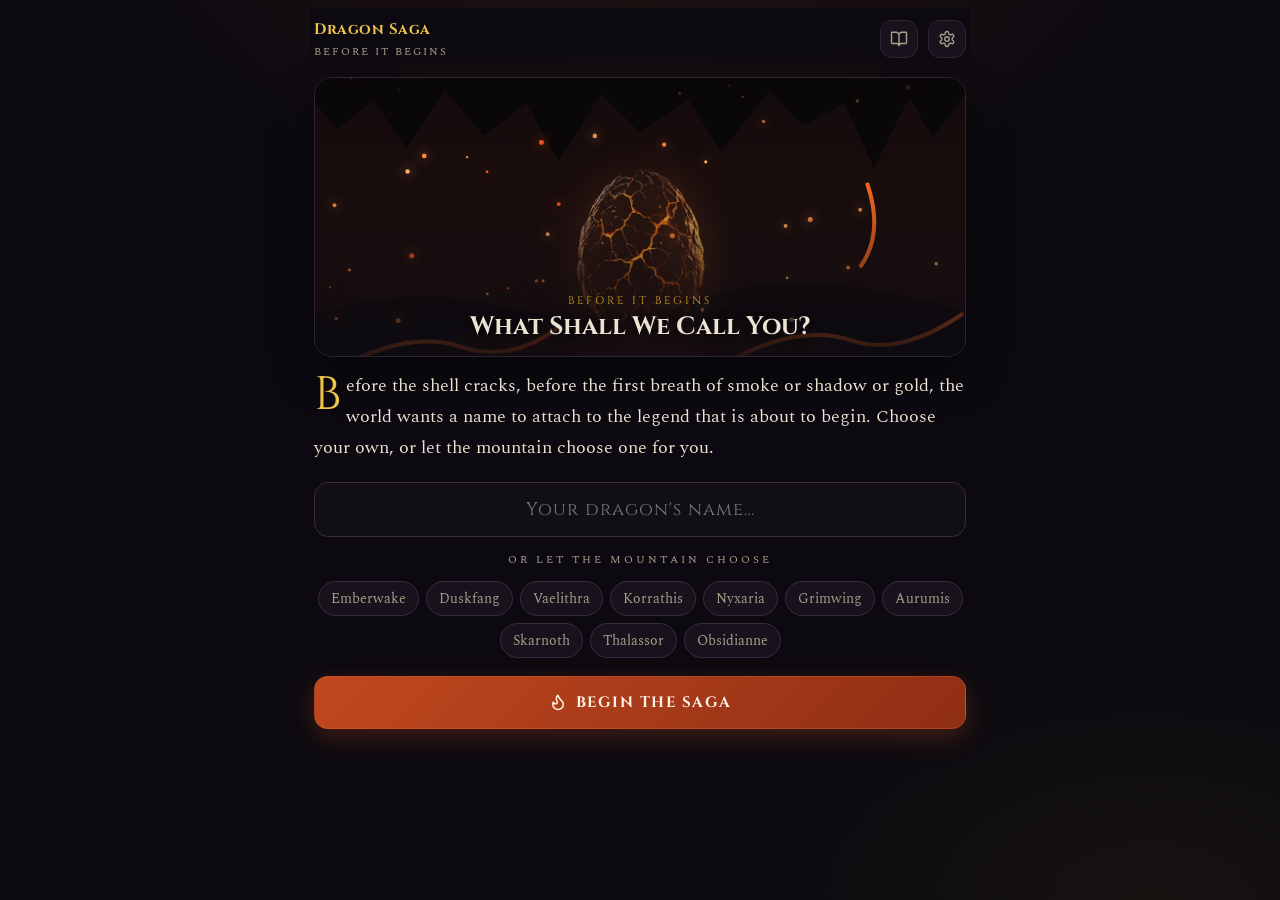
==== commit 1111757e: "Preview follows the attribute; longer cutscene captions - While choosing hide or tail, the floating " ====
--- a/index.html
+++ b/index.html
@@ -248,6 +248,10 @@
 .ledger.collapsed .portrait{height:48px}
 .continue-card .p{display:flex;align-items:flex-end}
 .pv-bubble .dragon-img{transform:none}
+.pv-bubble.attr{width:auto;height:auto;padding:0;background:none;border:none;box-shadow:none;display:flex;flex-direction:column;align-items:center;gap:4px}
+.pv-medal{width:104px;height:104px;border-radius:50%;overflow:hidden;border:3px solid var(--gold);box-shadow:0 10px 30px rgba(0,0,0,.75),0 0 24px rgba(201,162,39,.35);background:#000}
+.pv-medal img{width:100%;height:100%;object-fit:cover;display:block}
+.pv-bubble.attr span{font-family:'Cinzel',serif;font-size:12px;letter-spacing:.5px;color:var(--gold-hi);background:rgba(12,10,16,.85);padding:2px 9px;border-radius:99px;border:1px solid var(--gold-dim)}
 .pv-bubble .medals{display:none}
 .your-dragon{display:flex;gap:14px;align-items:center;background:radial-gradient(ellipse at 30% 80%,#3a1a14,#17121c 70%);border:1px solid var(--line);border-radius:16px;padding:12px;margin-bottom:6px}
 .yd-img{width:46%;height:120px;flex-shrink:0}
@@ -2357,7 +2361,7 @@
   anim(hero, [{transform:'translateX(-60%)', opacity:0}, {transform:'translateX(0)', opacity:1}], 700);
   anim(enemy, [{transform:'translateX(40%)', opacity:0}, {transform:'translateX(0)', opacity:1}], 800);
   say(lines[0]);
-  await csWait(1000);
+  await csWait(2000);
   measure();
 
   // ── the act itself ──
@@ -2458,7 +2462,7 @@
     else { say('Neither of you gives an inch.'); anim(hero, [{transform:'translateX(0)'}, {transform:'translateX(-8%)'}], 700); anim(enemy, [{transform:'translateX(0)'}, {transform:'translateX(8%)'}], 700); }
   }
 
-  await csWait(1400);
+  await csWait(2400);
   fx.stop();
   el.classList.add('cs-out');
   await new Promise(r => setTimeout(r, CS.skip ? 120 : 420));
@@ -2761,12 +2765,15 @@
 }
 
 /* ════════════ RENDER ════════════ */
-function previewBubble(hero, svg){
+function previewBubble(hero, look){
   let b = $('pv-bubble');
   const visible = hero && hero.getBoundingClientRect().bottom > 90;
   if(visible){ if(b) b.remove(); return; }
-  if(!b){ b = document.createElement('div'); b.id = 'pv-bubble'; b.className = 'pv-bubble'; document.body.appendChild(b); }
-  b.innerHTML = svg;
+  if(!b){ b = document.createElement('div'); b.id = 'pv-bubble'; document.body.appendChild(b); }
+  // While choosing hide or tail, the attribute is what changes, so that is what follows you down
+  const attr = state.node === '1.1b' ? ['hide', look.texture, HIDE_NAME[look.texture]] : state.node === '1.1d' ? ['tail', look.tail, TAIL_NAME[look.tail]] : null;
+  if(attr && attr[1]){ b.className = 'pv-bubble attr'; b.innerHTML = `<div class="pv-medal"><img src="art/${attr[0]}-${attr[1]}.webp" alt=""></div><span>${esc(attr[2])}</span>`; }
+  else { b.className = 'pv-bubble'; b.innerHTML = dragonArt(look); }
 }
 function render(){
   const app = $('app');
@@ -2931,7 +2938,7 @@
   document.querySelectorAll('.choice').forEach(btn => {
     const i = +btn.dataset.idx, c = choices[i];
     if(creation && !isLocked(c)){
-      const pv = () => { const fl = typeof c.setFlags === 'function' ? c.setFlags(state) : (c.setFlags || {}); UI.preview = fl; UI.previewIdx = i; const svg = heroArt(dragonLook(state, fl)); const hd = $('hero-dragon'); if(hd) hd.innerHTML = svg; previewBubble(hd, svg); document.querySelectorAll('.choice').forEach(b => b.classList.toggle('preview', b === btn)); };
+      const pv = () => { const fl = typeof c.setFlags === 'function' ? c.setFlags(state) : (c.setFlags || {}); UI.preview = fl; UI.previewIdx = i; const lk = dragonLook(state, fl); const hd = $('hero-dragon'); if(hd) hd.innerHTML = heroArt(lk); previewBubble(hd, lk); document.querySelectorAll('.choice').forEach(b => b.classList.toggle('preview', b === btn)); };
       btn.onmouseenter = () => { if(!TOUCH()) pv(); };
       btn.onfocus = () => { if(!TOUCH()) pv(); };
       btn.onclick = () => {
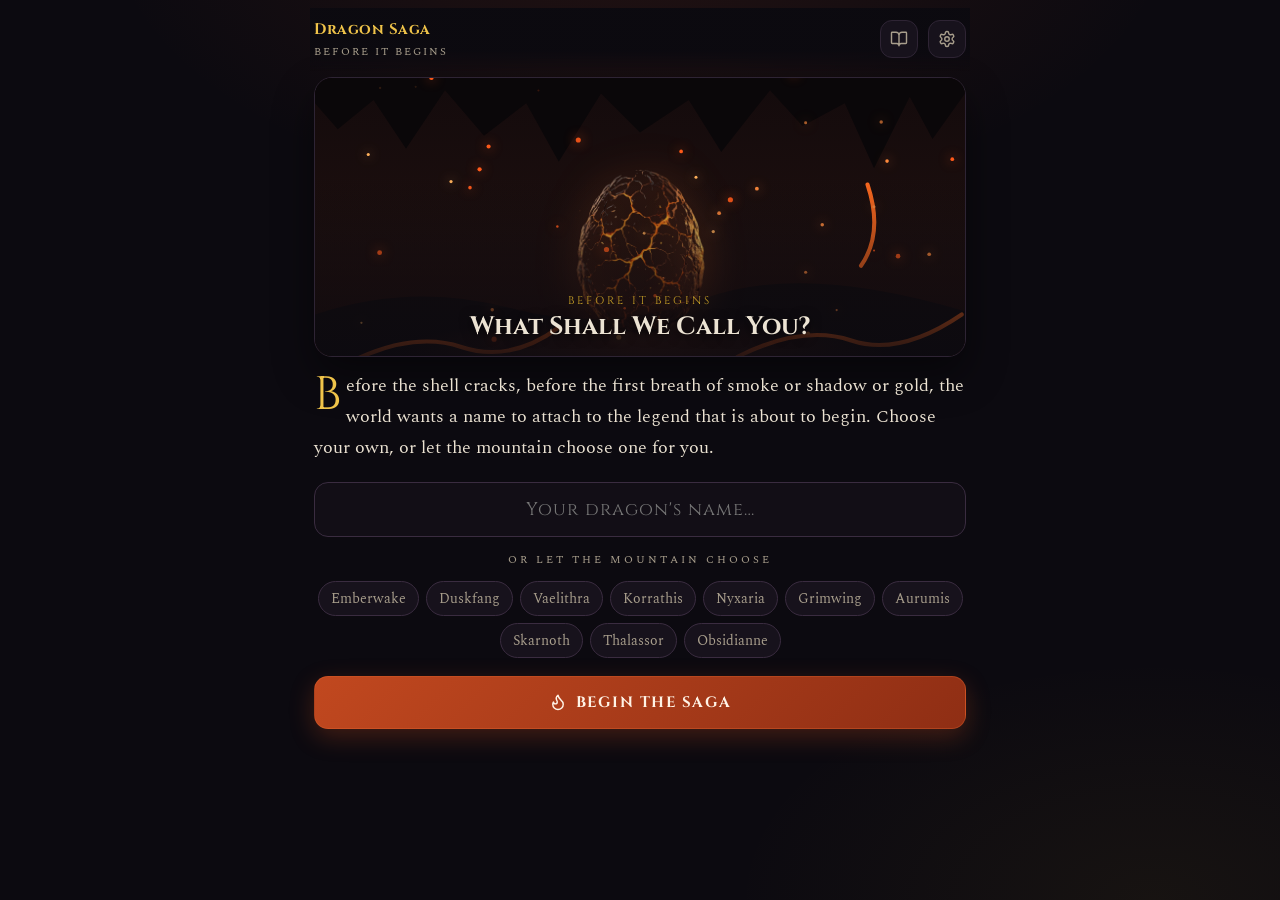
==== commit 0969a21f: "Replace browser pop-ups with an in-game dialog The native confirm() showed the site's address ("koen" ====
--- a/index.html
+++ b/index.html
@@ -296,6 +296,13 @@
 .cs-gob svg{width:100%;height:100%;display:block}
 @media (orientation:portrait){ .cs-stage{aspect-ratio:3/4;width:100vw;max-height:88vh} .cs-hero{width:92%;bottom:10%;left:-10%} .cs-enemy{width:64%;height:40%;bottom:auto;top:14%;right:-2%} .cs-enemy.army,.cs-enemy.guard{width:100%;height:30%;top:22%;right:-10%} .cs-enemy.citadel{width:70%;height:48%;top:10%} .cs-enemy.infernus{width:74%;height:44%;top:12%} .cs-cap{bottom:11%} }
 
+.ask{position:fixed;inset:0;z-index:500;display:flex;align-items:center;justify-content:center;padding:20px;background:rgba(6,4,8,.78);backdrop-filter:blur(6px);-webkit-backdrop-filter:blur(6px);animation:fade .2s}
+.ask-box{width:100%;max-width:380px;background:linear-gradient(180deg,#221a29,#15111a);border:1px solid var(--gold-dim);border-radius:20px;padding:22px 20px 18px;text-align:center;box-shadow:0 24px 60px rgba(0,0,0,.7),0 0 40px rgba(201,162,39,.12);animation:up .3s cubic-bezier(.3,1.3,.6,1)}
+.ask-ic{width:52px;height:52px;margin:0 auto 10px;border-radius:16px;display:flex;align-items:center;justify-content:center;background:radial-gradient(circle at 30% 30%,#3a2c40,#1a1420);border:1px solid #3a2c40;color:var(--gold-hi)}
+.ask-box h3{font-family:'Cinzel',serif;font-size:20px;margin:0 0 6px;color:var(--gold-hi)}
+.ask-box p{margin:0;font-size:15px;color:var(--parchment-dim);line-height:1.55}
+.ask-box .btn-row{margin-top:18px}
+.ask-box .btn{padding:12px;font-size:13px}
 body.reduce *{animation:none!important;transition:none!important}
 body.reduce .reveal p,body.reduce .choice,body.reduce .chip{opacity:1}
 @media (max-width:420px){ .ntitle{font-size:22px} .banner{height:190px} .banner.creation{height:250px} }
@@ -2748,7 +2755,7 @@
 }
 async function newSaga(skipConfirm){
   if(!skipConfirm && state.phase !== 'naming' && !state.node.startsWith('__ending_')){
-    if(!confirm('Start a new hatching? Your current saga will be lost.')) return;
+    if(!await ask('A new hatching?', 'Your current saga will be lost. Endings and feats you have discovered are kept.', 'Hatch anew', true)) return;
   }
   state = freshState(); clearSave(); UI.screen = null; closeSheet(); render();
 }
@@ -2912,7 +2919,7 @@
   const q = (s) => document.querySelector(s);
   if(UI.screen === 'title'){
     q('#t-cont') && (q('#t-cont').onclick = () => { UI.screen = null; render(); });
-    q('#t-new').onclick = () => { if(state.dragonName && !state.node.startsWith('__ending_') && !confirm('Start a new hatching? Your current saga will be lost.')) return; newSaga(true); };
+    q('#t-new').onclick = async () => { if(state.dragonName && !state.node.startsWith('__ending_') && !await ask('A new hatching?', 'Your current saga will be lost. Endings and feats you have discovered are kept.', 'Hatch anew', true)) return; newSaga(true); };
     q('#t-end').onclick = () => openJournal('endings');
     return;
   }
@@ -2950,6 +2957,16 @@
 }
 
 /* ════════════ SHEETS: journal, settings ════════════ */
+function ask(title, text, okLabel, danger){
+  return new Promise(res => {
+    const el = document.createElement('div'); el.className = 'ask';
+    el.innerHTML = `<div class="ask-box" role="dialog" aria-modal="true"><div class="ask-ic">${icon(danger ? 'skull' : 'scroll','lg')}</div><h3>${esc(title)}</h3><p>${esc(text)}</p>
+      <div class="btn-row"><button class="btn ghost" data-v="0">Cancel</button><button class="btn ${danger ? '' : 'gold'}" data-v="1">${esc(okLabel)}</button></div></div>`;
+    const done = (v) => { el.remove(); res(v); };
+    el.onclick = (e) => { const b = e.target.closest('button'); if(b) done(b.dataset.v === '1'); else if(e.target === el) done(false); };
+    document.body.appendChild(el);
+  });
+}
 function sheet(title, tabsHTML, body){
   closeSheet();
   const el = document.createElement('div'); el.className = 'overlay'; el.id = 'overlay';
@@ -3007,7 +3024,7 @@
     <p class="progress-line" style="margin-top:18px">Dragon Saga 2.0 · works offline · your saga saves automatically</p>`);
 }
 function setSetting(k, v){ SETTINGS[k] = v; saveSettings(); openSettings(); if(k === 'hints' || k === 'reduce' || k === 'textSize') render(); }
-function resetProgress(){ if(!confirm('Erase all discovered endings and feats? Your current saga is kept.')) return; META = {endings:{}, ach:{}, runs:0}; saveMeta(); openSettings(); }
+async function resetProgress(){ if(!await ask('Erase all progress?', 'Every discovered ending and feat will be forgotten. Your current saga is kept.', 'Erase', true)) return; META = {endings:{}, ach:{}, runs:0}; saveMeta(); openSettings(); }
 
 /* ════════════ SHARE CARD ════════════ */
 async function shareCard(){
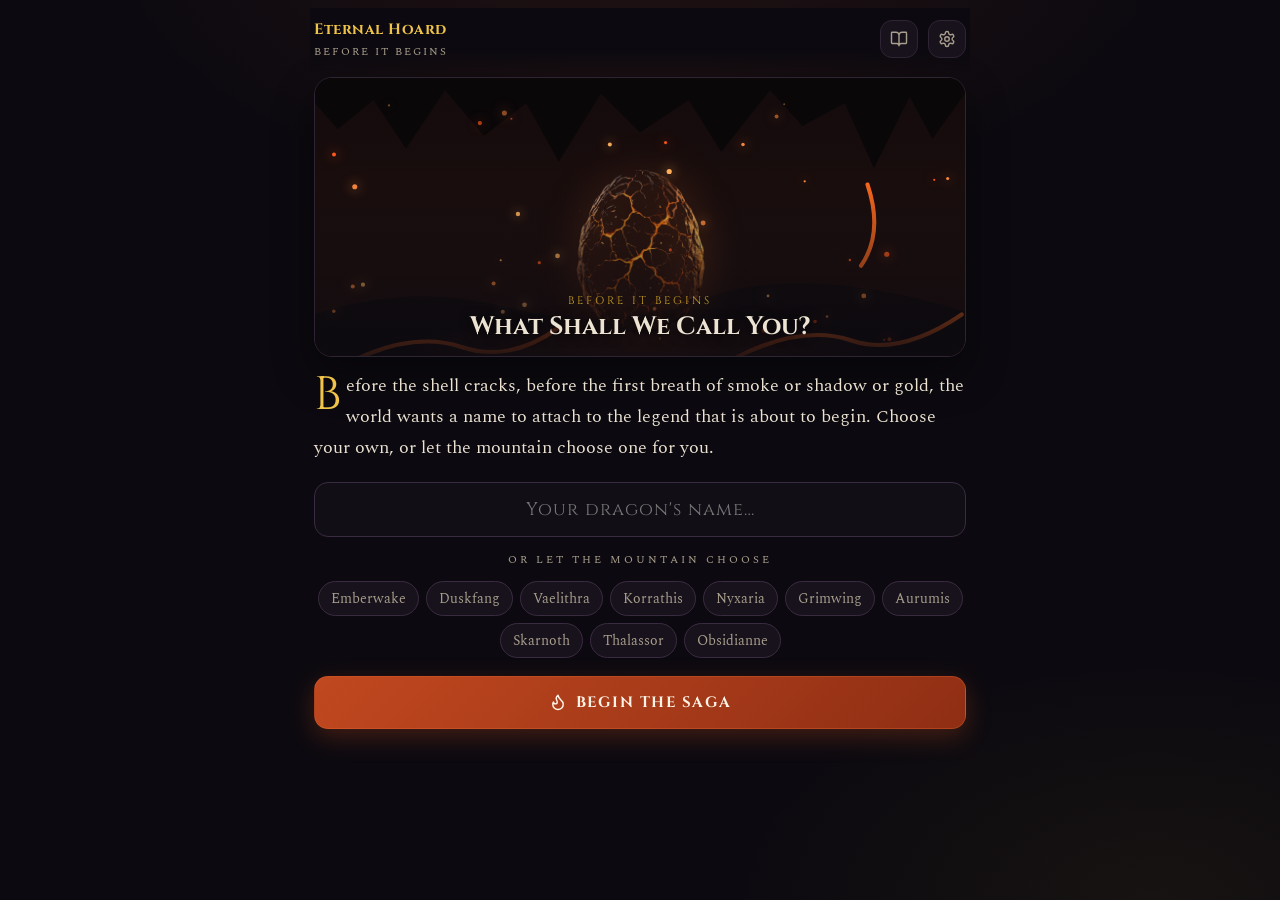
==== commit f5867334: "Rename to Eternal Hoard, new painted icon, saga export/import - Title, manifest, share card and foot" ====
--- a/index.html
+++ b/index.html
@@ -3,13 +3,13 @@
 <head>
 <meta charset="UTF-8">
 <meta name="viewport" content="width=device-width, initial-scale=1.0, viewport-fit=cover">
-<title>Dragon Saga: The Hoard Eternal</title>
+<title>Eternal Hoard – A Dragon's Tale</title>
 <meta name="description" content="A branching text RPG. Hatch, hunt, conquer, and choose the legend your dragon becomes.">
 <meta name="theme-color" content="#0c0a10">
 <meta name="apple-mobile-web-app-capable" content="yes">
 <meta name="mobile-web-app-capable" content="yes">
 <meta name="apple-mobile-web-app-status-bar-style" content="black-translucent">
-<meta name="apple-mobile-web-app-title" content="Dragon Saga">
+<meta name="apple-mobile-web-app-title" content="Eternal Hoard">
 <link rel="manifest" href="manifest.json">
 <link rel="apple-touch-icon" href="apple-touch-icon.png">
 <link rel="icon" type="image/png" sizes="192x192" href="icon-192.png">
@@ -303,6 +303,8 @@
 .ask-box p{margin:0;font-size:15px;color:var(--parchment-dim);line-height:1.55}
 .ask-box .btn-row{margin-top:18px}
 .ask-box .btn{padding:12px;font-size:13px}
+.ask-box textarea{width:100%;height:110px;margin-top:12px;border-radius:12px;background:#0f0b13;border:1px solid #3a2c40;color:var(--parchment);font-family:ui-monospace,monospace;font-size:11px;padding:10px;resize:none;outline:none;word-break:break-all}
+.ask-box textarea:focus{border-color:var(--gold)}
 body.reduce *{animation:none!important;transition:none!important}
 body.reduce .reveal p,body.reduce .choice,body.reduce .chip{opacity:1}
 @media (max-width:420px){ .ntitle{font-size:22px} .banner{height:190px} .banner.creation{height:250px} }
@@ -1914,6 +1916,7 @@
   gear:'<path d="M12.22 2h-.44a2 2 0 0 0-2 2v.18a2 2 0 0 1-1 1.73l-.43.25a2 2 0 0 1-2 0l-.15-.08a2 2 0 0 0-2.73.73l-.22.38a2 2 0 0 0 .73 2.73l.15.1a2 2 0 0 1 1 1.72v.51a2 2 0 0 1-1 1.74l-.15.09a2 2 0 0 0-.73 2.73l.22.38a2 2 0 0 0 2.73.73l.15-.08a2 2 0 0 1 2 0l.43.25a2 2 0 0 1 1 1.73V20a2 2 0 0 0 2 2h.44a2 2 0 0 0 2-2v-.18a2 2 0 0 1 1-1.73l.43-.25a2 2 0 0 1 2 0l.15.08a2 2 0 0 0 2.73-.73l.22-.39a2 2 0 0 0-.73-2.73l-.15-.08a2 2 0 0 1-1-1.74v-.5a2 2 0 0 1 1-1.74l.15-.09a2 2 0 0 0 .73-2.73l-.22-.38a2 2 0 0 0-2.73-.73l-.15.08a2 2 0 0 1-2 0l-.43-.25a2 2 0 0 1-1-1.73V4a2 2 0 0 0-2-2z"/><circle cx="12" cy="12" r="3"/>',
   rewind:'<path d="M3 12a9 9 0 1 0 9-9 9.75 9.75 0 0 0-6.74 2.74L3 8"/><path d="M3 3v5h5"/>',
   share:'<path d="M4 12v8a2 2 0 0 0 2 2h12a2 2 0 0 0 2-2v-8M16 6l-4-4-4 4M12 2v13"/>',
+  download:'<path d="M4 15v5a2 2 0 0 0 2 2h12a2 2 0 0 0 2-2v-5M8 11l4 4 4-4M12 15V3"/>',
   lock:'<rect x="3" y="11" width="18" height="11" rx="2"/><path d="M7 11V7a5 5 0 0 1 10 0v4"/>',
   key:'<circle cx="7.5" cy="15.5" r="5.5"/><path d="m21 2-9.6 9.6M15.5 7.5l3 3L22 7l-3-3"/>',
   crown:'<path d="M11.56 3.27a.5.5 0 0 1 .88 0l2.95 5.6a1 1 0 0 0 1.52.29L21.18 5.5a.5.5 0 0 1 .8.52l-2.83 10.25a1 1 0 0 1-.96.73H5.81a1 1 0 0 1-.96-.73L2.02 6.02a.5.5 0 0 1 .8-.52l4.27 3.66a1 1 0 0 0 1.52-.29zM5 21h14"/>',
@@ -2680,9 +2683,9 @@
 
 function topbar(){
   const n = STORY.nodes[state.node];
-  const sub = UI.screen === 'title' ? 'The Hoard Eternal' : state.phase === 'naming' ? 'Before it begins' : n ? `${n.chapterShort}` : 'Epilogue';
+  const sub = UI.screen === 'title' ? "A Dragon's Tale" : state.phase === 'naming' ? 'Before it begins' : n ? `${n.chapterShort}` : 'Epilogue';
   return `<div class="topbar">
-    <div class="tb-name"><div class="tb-title">${state.dragonName ? esc(state.dragonName) : 'Dragon Saga'}</div><div class="tb-sub">${esc(sub)}</div></div>
+    <div class="tb-name"><div class="tb-title">${state.dragonName ? esc(state.dragonName) : 'Eternal Hoard'}</div><div class="tb-sub">${esc(sub)}</div></div>
     <button class="tbtn" onclick="openJournal()" aria-label="Journal">${icon('book')}</button>
     <button class="tbtn" onclick="openSettings()" aria-label="Settings">${icon('gear')}</button>
   </div>`;
@@ -2800,7 +2803,7 @@
   const s = state, n = STORY.nodes[s.node];
   const where = s.node.startsWith('__ending_') ? 'Saga complete' : n ? `${n.chapterShort} · ${esc(resolveTitle(n))}` : '';
   const found = ENDING_ORDER.filter(k => META.endings[k]).length;
-  return `<div class="title-hero"><h1>Dragon Saga</h1><div class="sub">The Hoard Eternal</div></div>
+  return `<div class="title-hero"><h1>Eternal Hoard</h1><div class="sub">A Dragon's Tale</div></div>
     <div class="banner">${sceneSVG('cave')}<canvas data-fx="embers"></canvas><div class="hero-dragon" style="right:50%;transform:translateX(50%);width:78%">${dragonArt(dragonLook(s), 'full', {fixedScale:1})}</div></div>
     ${s.dragonName ? `<div class="continue-card"><div class="p">${dragonArt(dragonLook(s), 'sm', {fixedScale:1})}</div><div><b>${esc(s.dragonName)}</b><small>${where}</small><small>${s.wealth} gold · ${s.infamy} infamy · ${s.health} health</small></div></div>
       <button class="btn" id="t-cont">${icon('play')}Continue the saga</button>` : ''}
@@ -3018,13 +3021,50 @@
     <div class="set-row"><div><b>Show stat hints</b><small>Reveal which way each choice pulls you. Spoils a little.</small></div>${sw('hints')}</div>
     <div class="set-row"><div><b>Battle cutscenes</b><small>Short scenes when you fight. Tap to skip.</small></div>${sw('cutscenes')}</div>
     <div class="set-row"><div><b>Reduce motion</b><small>No particles, shakes or animations.</small></div>${sw('reduce')}</div>
+    <div class="set-row"><div><b>Move your saga</b><small>Take your saga, endings and feats to another phone or browser.</small></div></div>
+    <div class="btn-row" style="margin-top:0"><button class="btn ghost" onclick="exportSaga()">${icon('share')}Export</button><button class="btn ghost" onclick="importSaga()">${icon('download')}Import</button></div>
     <div class="btn-row"><button class="btn ghost" onclick="closeSheet();UI.screen='title';render()">${icon('scroll')}Title screen</button></div>
     <div class="btn-row"><button class="btn ghost" onclick="newSaga()">${icon('egg')}Restart this saga</button></div>
     <div class="btn-row"><button class="btn ghost" style="color:#d98a8a" onclick="resetProgress()">${icon('x')}Erase endings &amp; feats</button></div>
-    <p class="progress-line" style="margin-top:18px">Dragon Saga 2.0 · works offline · your saga saves automatically</p>`);
+    <p class="progress-line" style="margin-top:18px">Eternal Hoard 2.1 · works offline · your saga saves automatically</p>`);
 }
 function setSetting(k, v){ SETTINGS[k] = v; saveSettings(); openSettings(); if(k === 'hints' || k === 'reduce' || k === 'textSize') render(); }
 async function resetProgress(){ if(!await ask('Erase all progress?', 'Every discovered ending and feat will be forgotten. Your current saga is kept.', 'Erase', true)) return; META = {endings:{}, ach:{}, runs:0}; saveMeta(); openSettings(); }
+
+/* ════════════ MOVE A SAGA (export / import) ════════════ */
+function modal(inner){ const el = document.createElement('div'); el.className = 'ask'; el.innerHTML = `<div class="ask-box">${inner}</div>`; el.onclick = (e) => { if(e.target === el) el.remove(); }; document.body.appendChild(el); return el; }
+function exportSaga(){
+  const payload = { v:1, s: Object.assign({}, state, {undo:null}), m: META };
+  const code = 'EH1:' + btoa(unescape(encodeURIComponent(JSON.stringify(payload))));
+  const el = modal(`<div class="ask-ic">${icon('share','lg')}</div><h3>Your saga, as a code</h3><p>Copy this code and paste it into <b>Import</b> on your other phone or browser.</p>
+    <textarea readonly>${code}</textarea><div class="btn-row"><button class="btn ghost" data-a="close">Close</button><button class="btn gold" data-a="copy">${icon('scroll','sm')}Copy</button></div>`);
+  el.querySelector('textarea').onclick = (e) => e.target.select();
+  el.querySelector('[data-a=close]').onclick = () => el.remove();
+  el.querySelector('[data-a=copy]').onclick = async (e) => {
+    try{ if(navigator.share && TOUCH()){ await navigator.share({title:'Eternal Hoard saga', text:code}); return; } }catch(err){ if(err && err.name === 'AbortError') return; }
+    try{ await navigator.clipboard.writeText(code); e.target.closest('button').textContent = 'Copied'; }catch(err){ el.querySelector('textarea').select(); }
+  };
+}
+function importSaga(){
+  const el = modal(`<div class="ask-ic">${icon('download','lg')}</div><h3>Bring a saga here</h3><p>Paste the code from <b>Export</b>. Your current saga on this device will be replaced; endings and feats are combined.</p>
+    <textarea placeholder="EH1:..."></textarea><div class="btn-row"><button class="btn ghost" data-a="close">Cancel</button><button class="btn" data-a="go">Import</button></div>`);
+  el.querySelector('[data-a=close]').onclick = () => el.remove();
+  el.querySelector('[data-a=go]').onclick = () => {
+    try{
+      const raw = el.querySelector('textarea').value.trim().replace(/\s+/g, '');
+      if(!raw.startsWith('EH1:')) throw new Error('code');
+      const data = JSON.parse(decodeURIComponent(escape(atob(raw.slice(4)))));
+      if(!data.s || !(STORY.nodes[data.s.node] || String(data.s.node).startsWith('__ending_'))) throw new Error('state');
+      state = migrate(data.s); state.undo = null; saveGame();
+      const m = data.m || {};
+      Object.entries(m.endings || {}).forEach(([k, v]) => { META.endings[k] = Math.max(META.endings[k] || 0, v); });
+      Object.entries(m.ach || {}).forEach(([k, v]) => { if(!META.ach[k]) META.ach[k] = v; });
+      META.runs = Math.max(META.runs || 0, m.runs || 0); saveMeta();
+      el.remove(); closeSheet(); UI.screen = 'title'; render();
+      toast('Saga imported', `Welcome back, ${state.dragonName || 'dragon'}.`, 'egg');
+    }catch(err){ el.querySelector('p').innerHTML = '<span style="color:#d98a8a">That code did not work. Copy the whole code, from EH1: to the end, and try again.</span>'; }
+  };
+}
 
 /* ════════════ SHARE CARD ════════════ */
 async function shareCard(){
@@ -3041,7 +3081,7 @@
   }catch(err){}
   try{ await document.fonts.load('900 60px Cinzel'); }catch(err){}
   x.textAlign = 'center';
-  x.fillStyle = '#c9a227'; x.font = '700 34px Cinzel, Georgia, serif'; x.fillText('DRAGON SAGA', W/2, 140);
+  x.fillStyle = '#c9a227'; x.font = '700 34px Cinzel, Georgia, serif'; x.fillText('ETERNAL HOARD', W/2, 140);
   x.fillStyle = '#a89e8c'; x.font = '500 30px Cinzel, Georgia, serif'; x.fillText((state.dragonName || '').toUpperCase(), W/2, 860);
   x.fillStyle = '#f0c44a'; x.font = '900 58px Cinzel, Georgia, serif'; x.fillText(e.badge, W/2, 950);
   x.fillStyle = '#ece3d3'; x.font = 'italic 40px Spectral, Georgia, serif'; x.fillText(e.title, W/2, 1015);
@@ -3049,10 +3089,10 @@
   x.fillText(`${state.wealth} gold   ·   ${state.infamy} infamy   ·   ${state.health} health`, W/2, 1110);
   x.fillStyle = '#6a5d72'; x.font = '500 26px Cinzel, Georgia, serif'; x.fillText(`${ENDING_ORDER.filter(k => META.endings[k]).length} of ${ENDING_ORDER.length} endings discovered`, W/2, 1200);
   const blob = await new Promise(r => cv.toBlob(r, 'image/png'));
-  const file = new File([blob], `dragon-saga-${(state.dragonName||'legend').replace(/\W+/g,'-').toLowerCase()}.png`, {type:'image/png'});
-  const text = `${state.dragonName} became ${e.badge} — "${e.title}". Which legend will your dragon become?`;
+  const file = new File([blob], `eternal-hoard-${(state.dragonName||'legend').replace(/\W+/g,'-').toLowerCase()}.png`, {type:'image/png'});
+  const text = `${state.dragonName} became ${e.badge} — "${e.title}". Which legend will your dragon become? https://eternalhoard.be`;
   try{
-    if(navigator.canShare && navigator.canShare({files:[file]})){ await navigator.share({files:[file], text, title:'Dragon Saga'}); return; }
+    if(navigator.canShare && navigator.canShare({files:[file]})){ await navigator.share({files:[file], text, title:'Eternal Hoard'}); return; }
   }catch(err){ if(err && err.name === 'AbortError') return; }
   const a = document.createElement('a'); a.href = URL.createObjectURL(blob); a.download = file.name; a.click(); setTimeout(() => URL.revokeObjectURL(a.href), 3000);
 }
